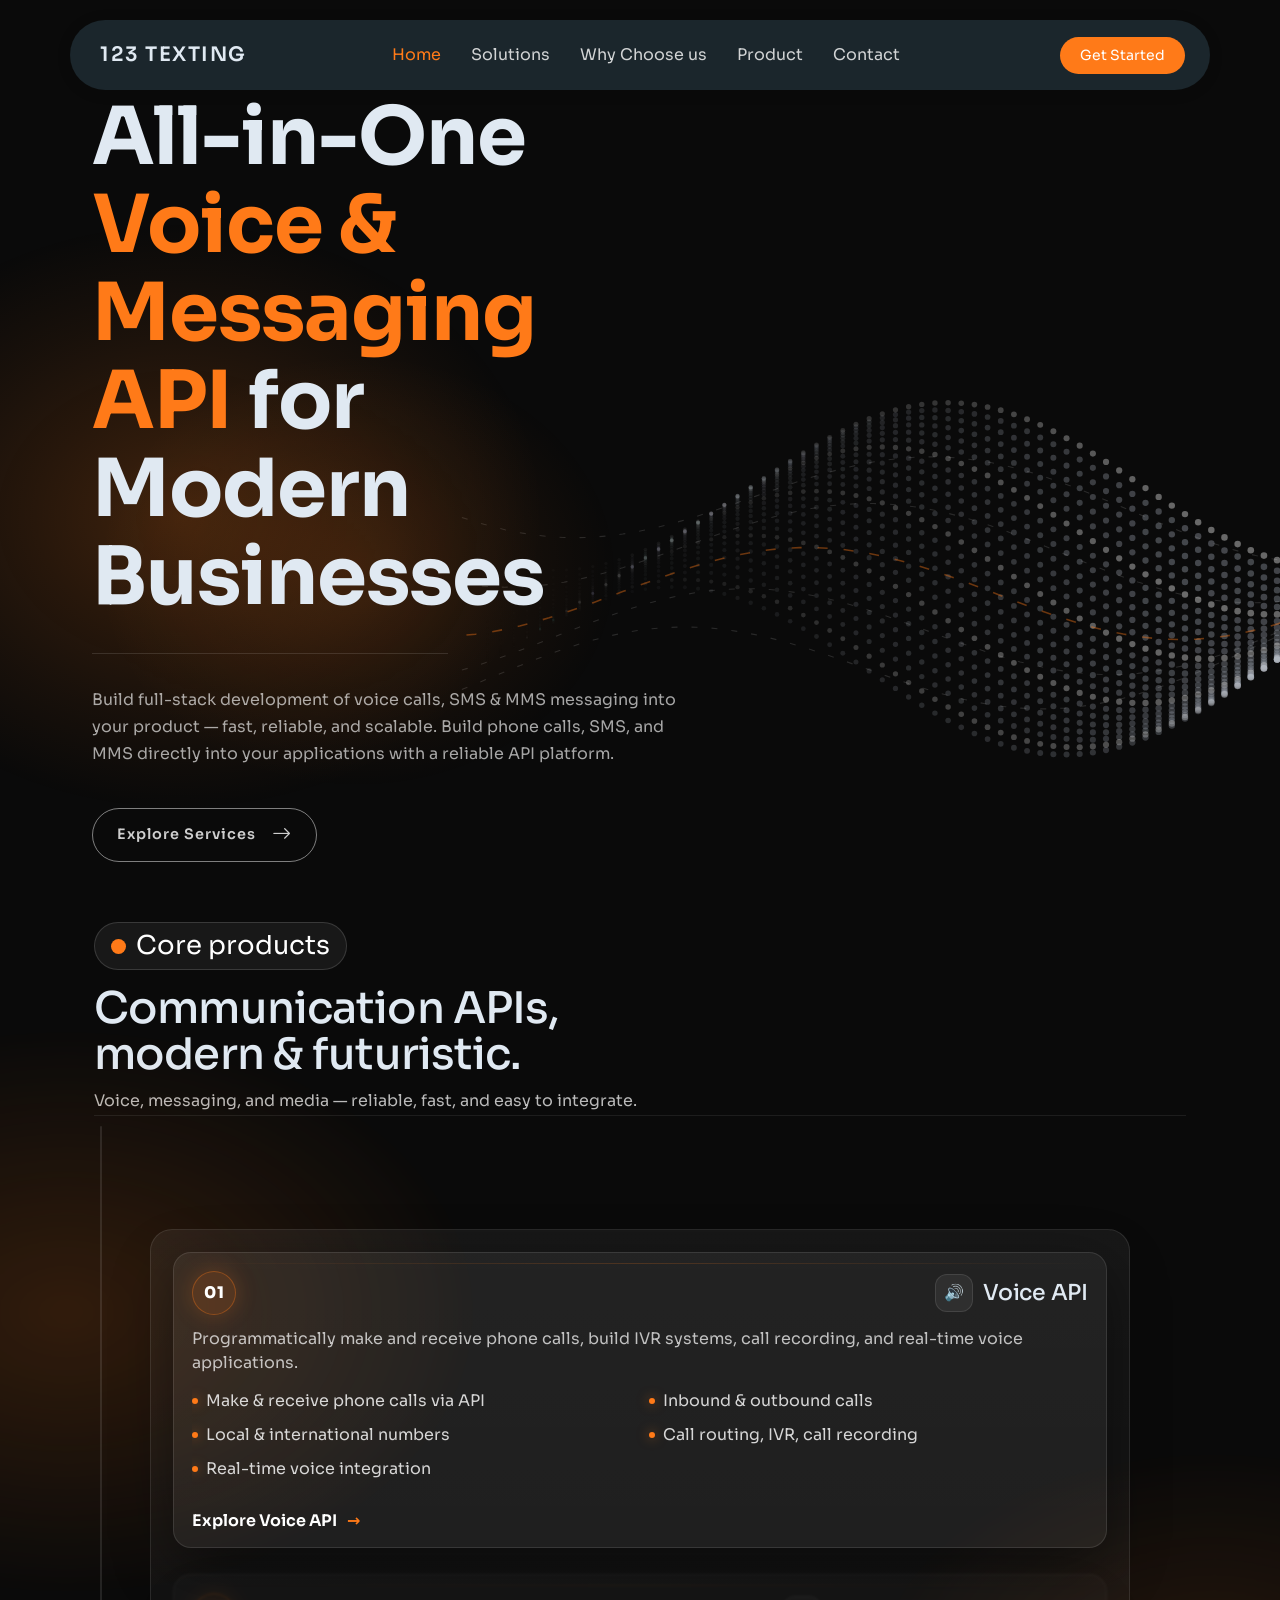
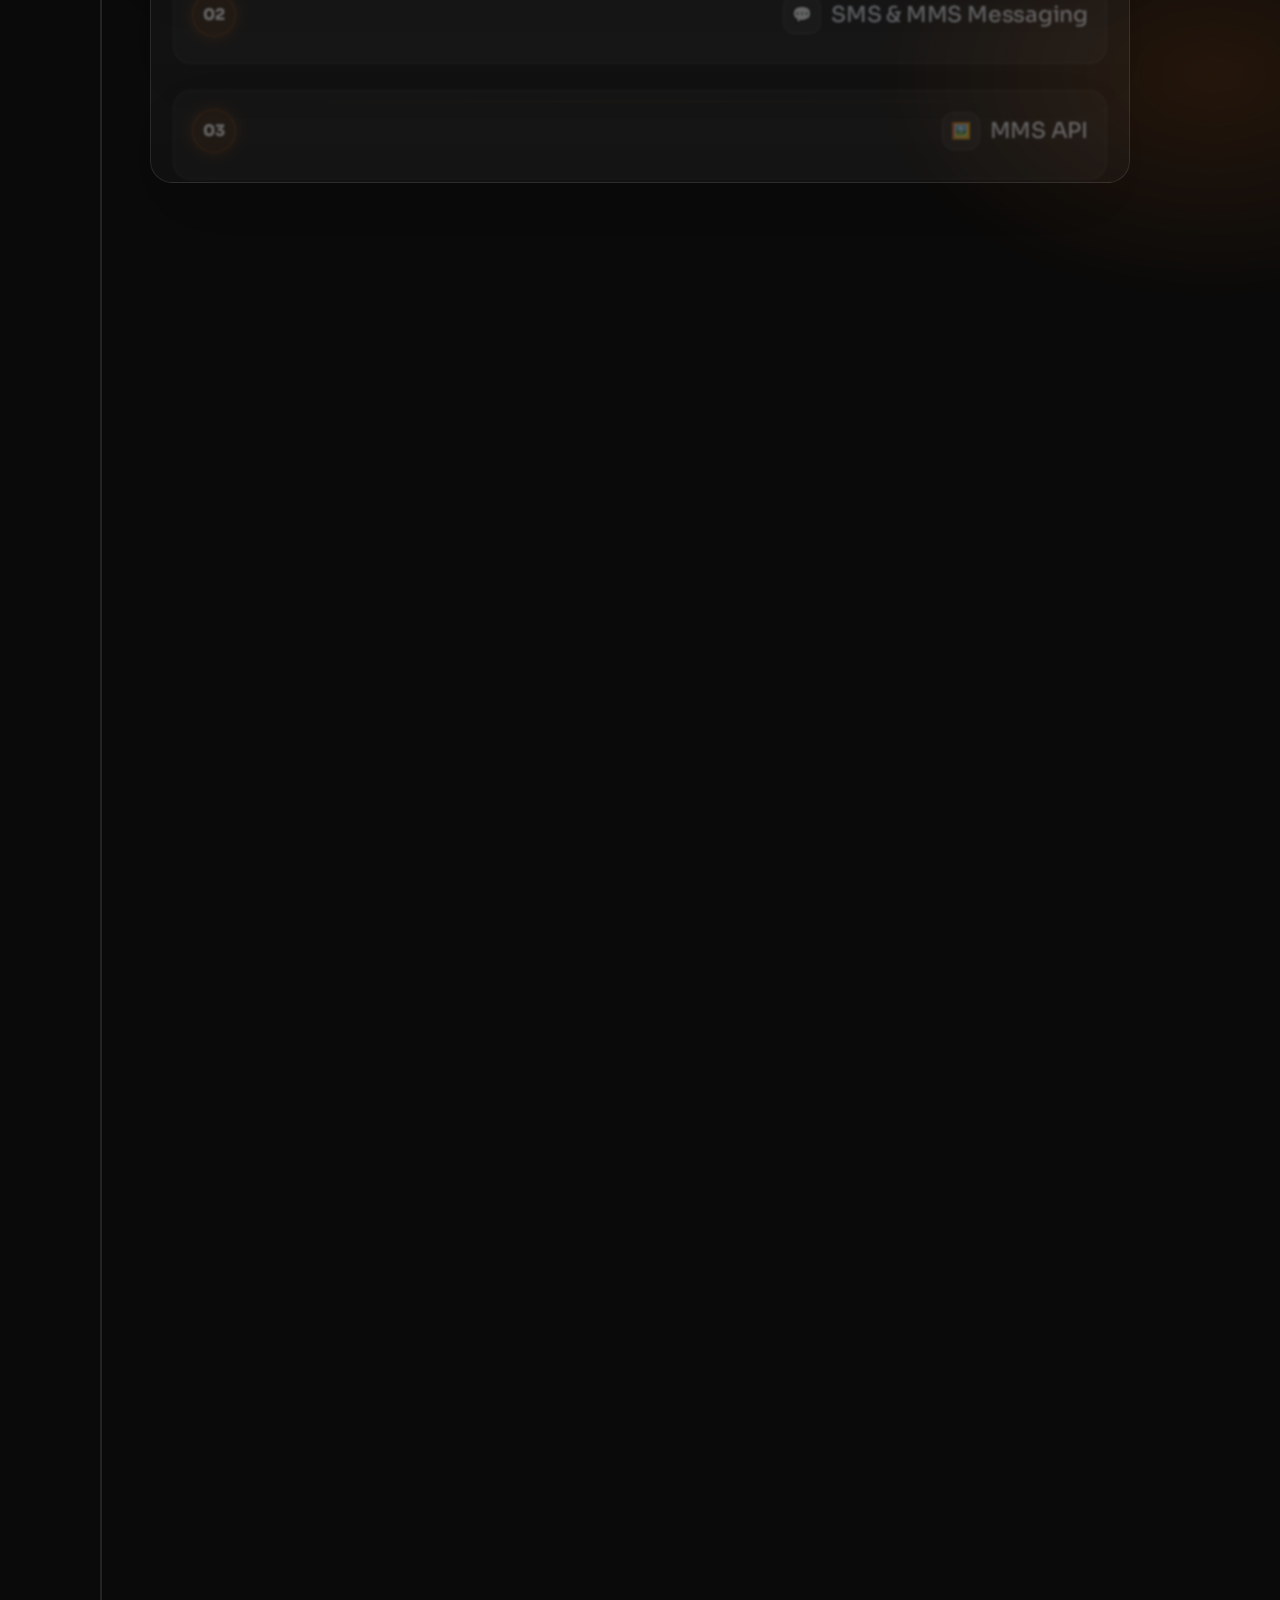
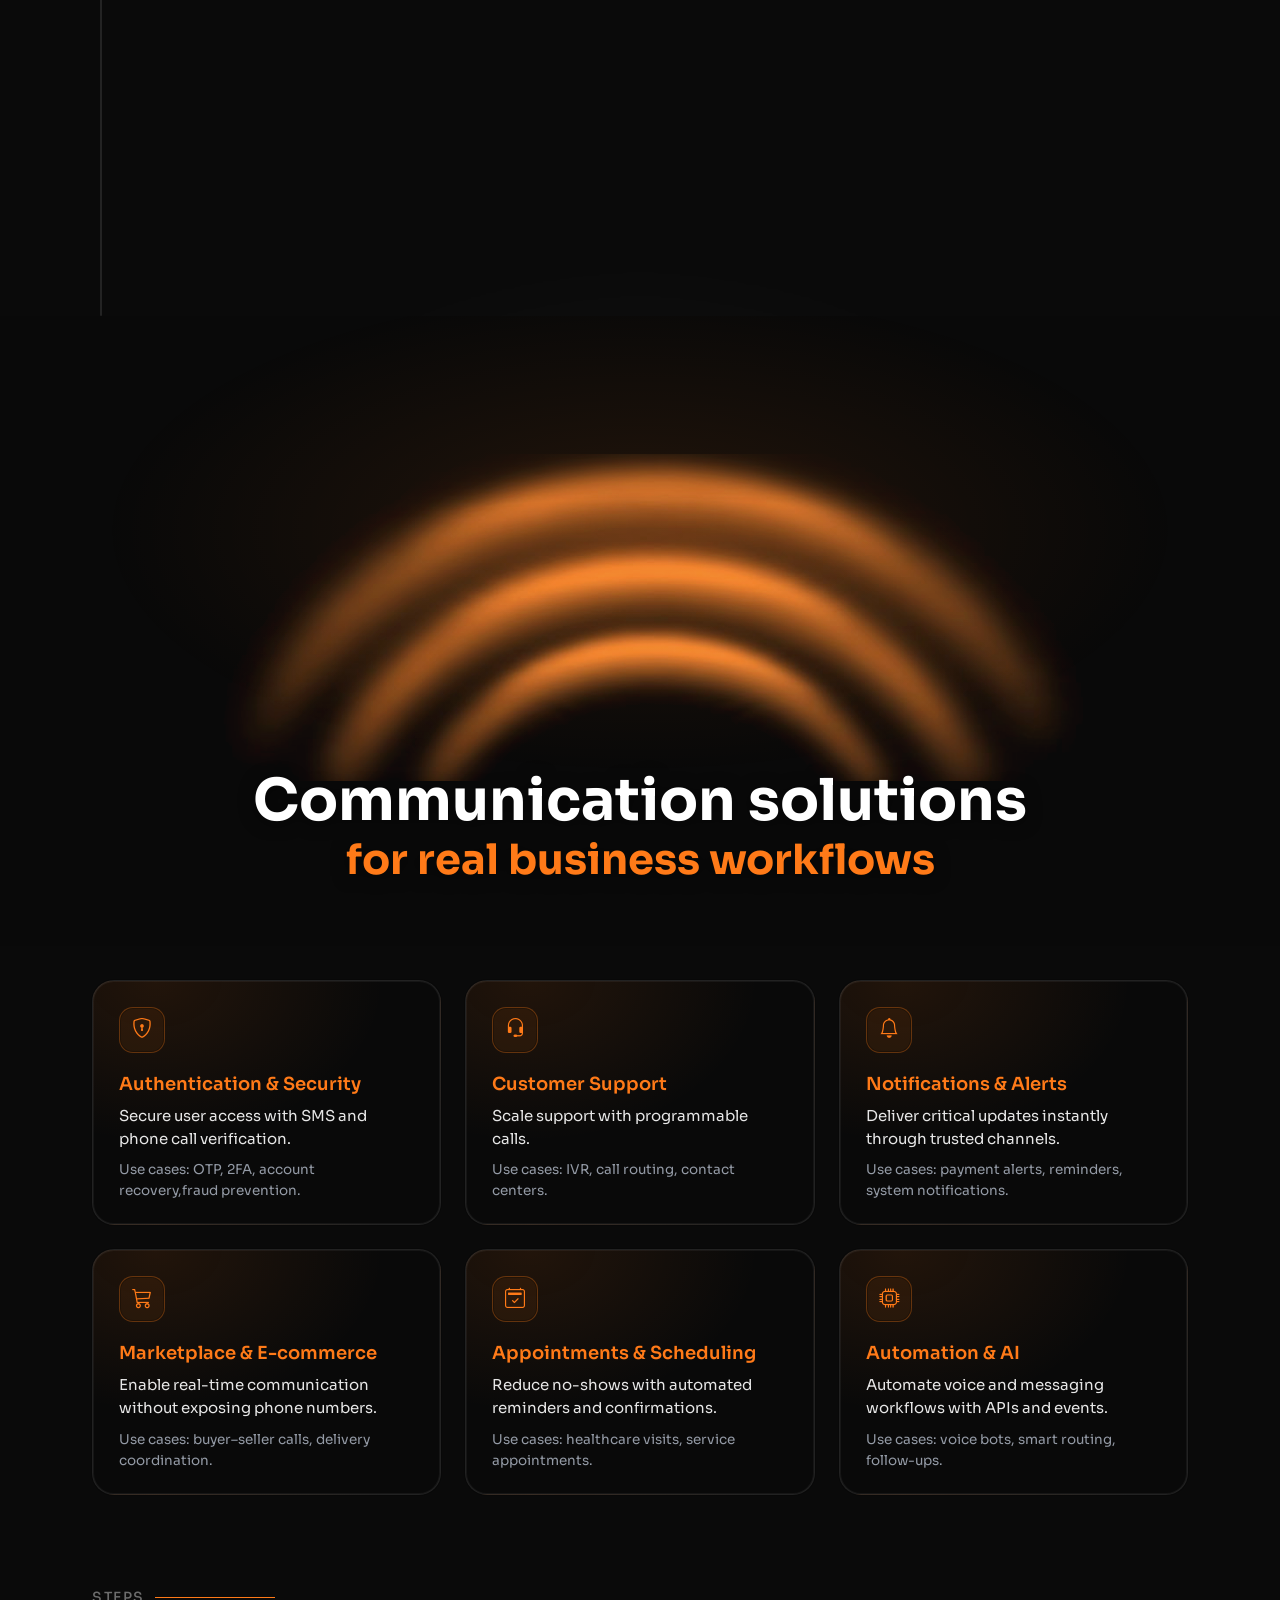
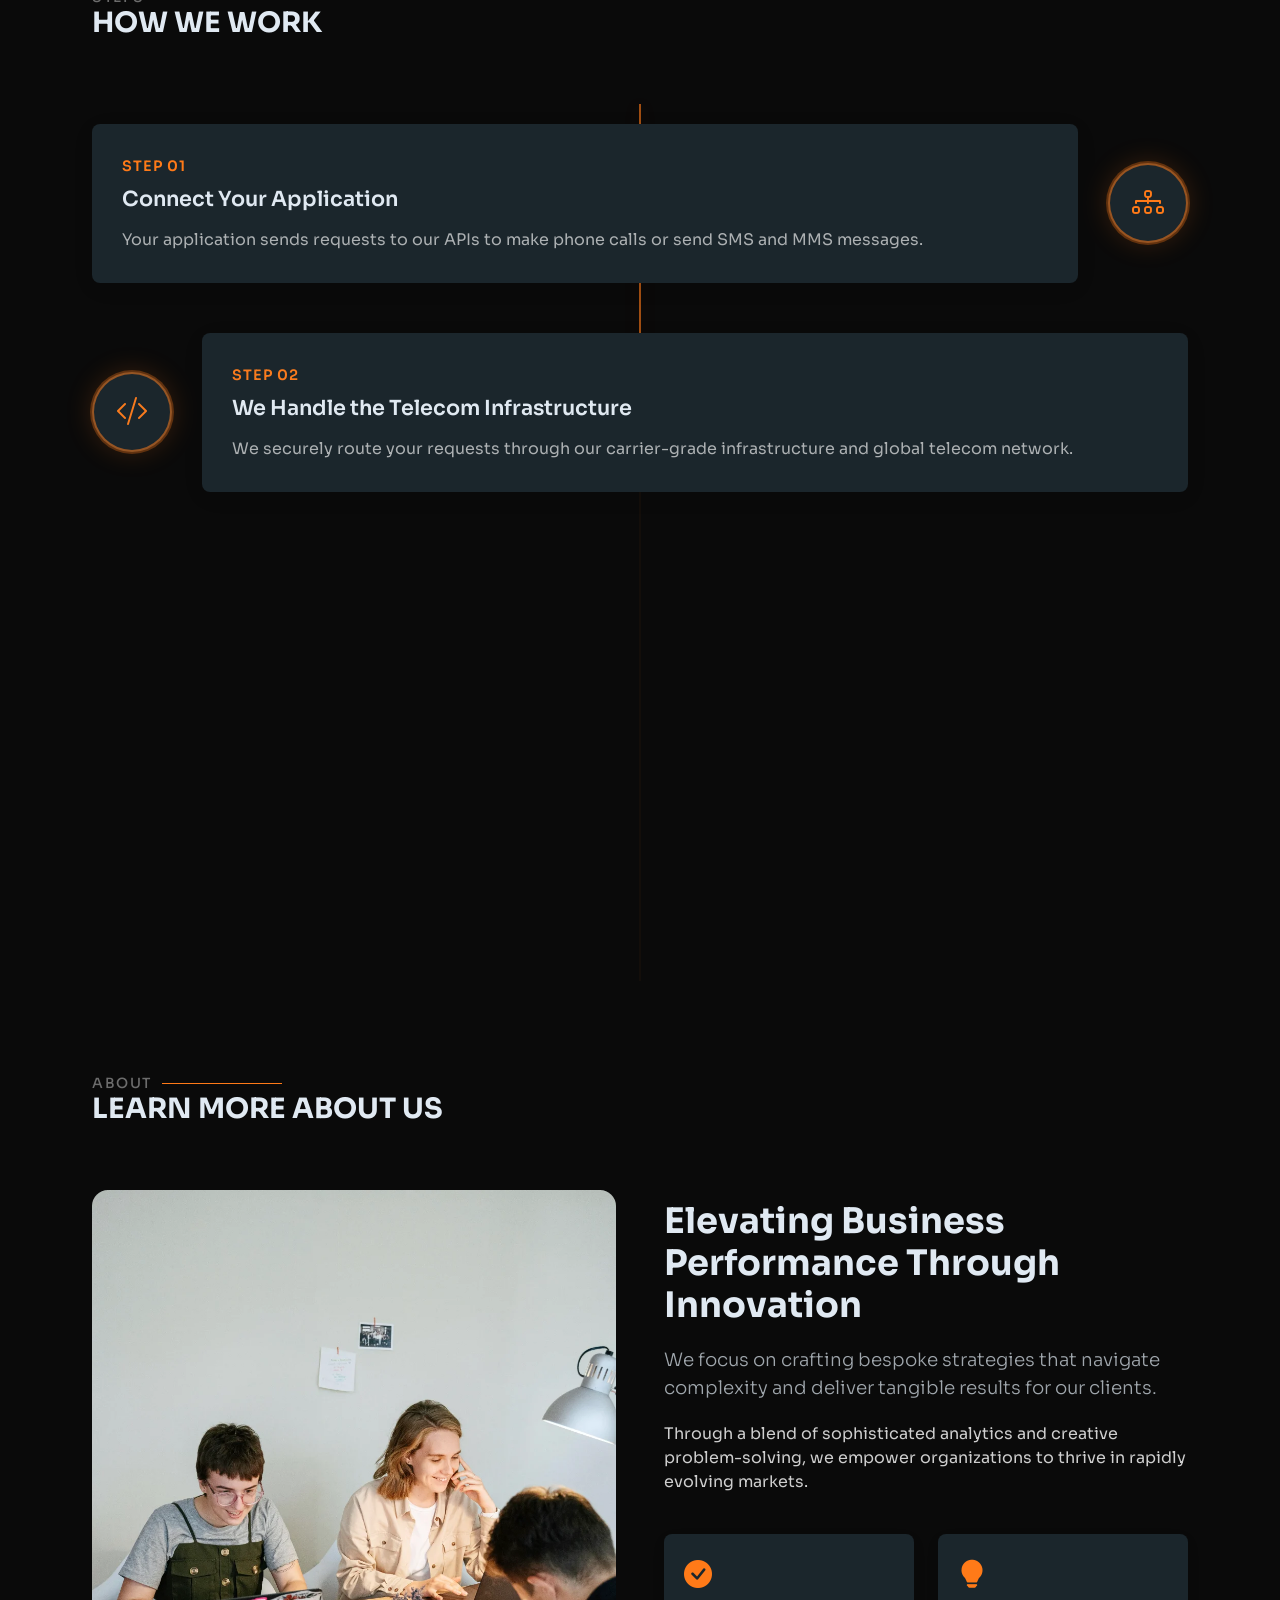
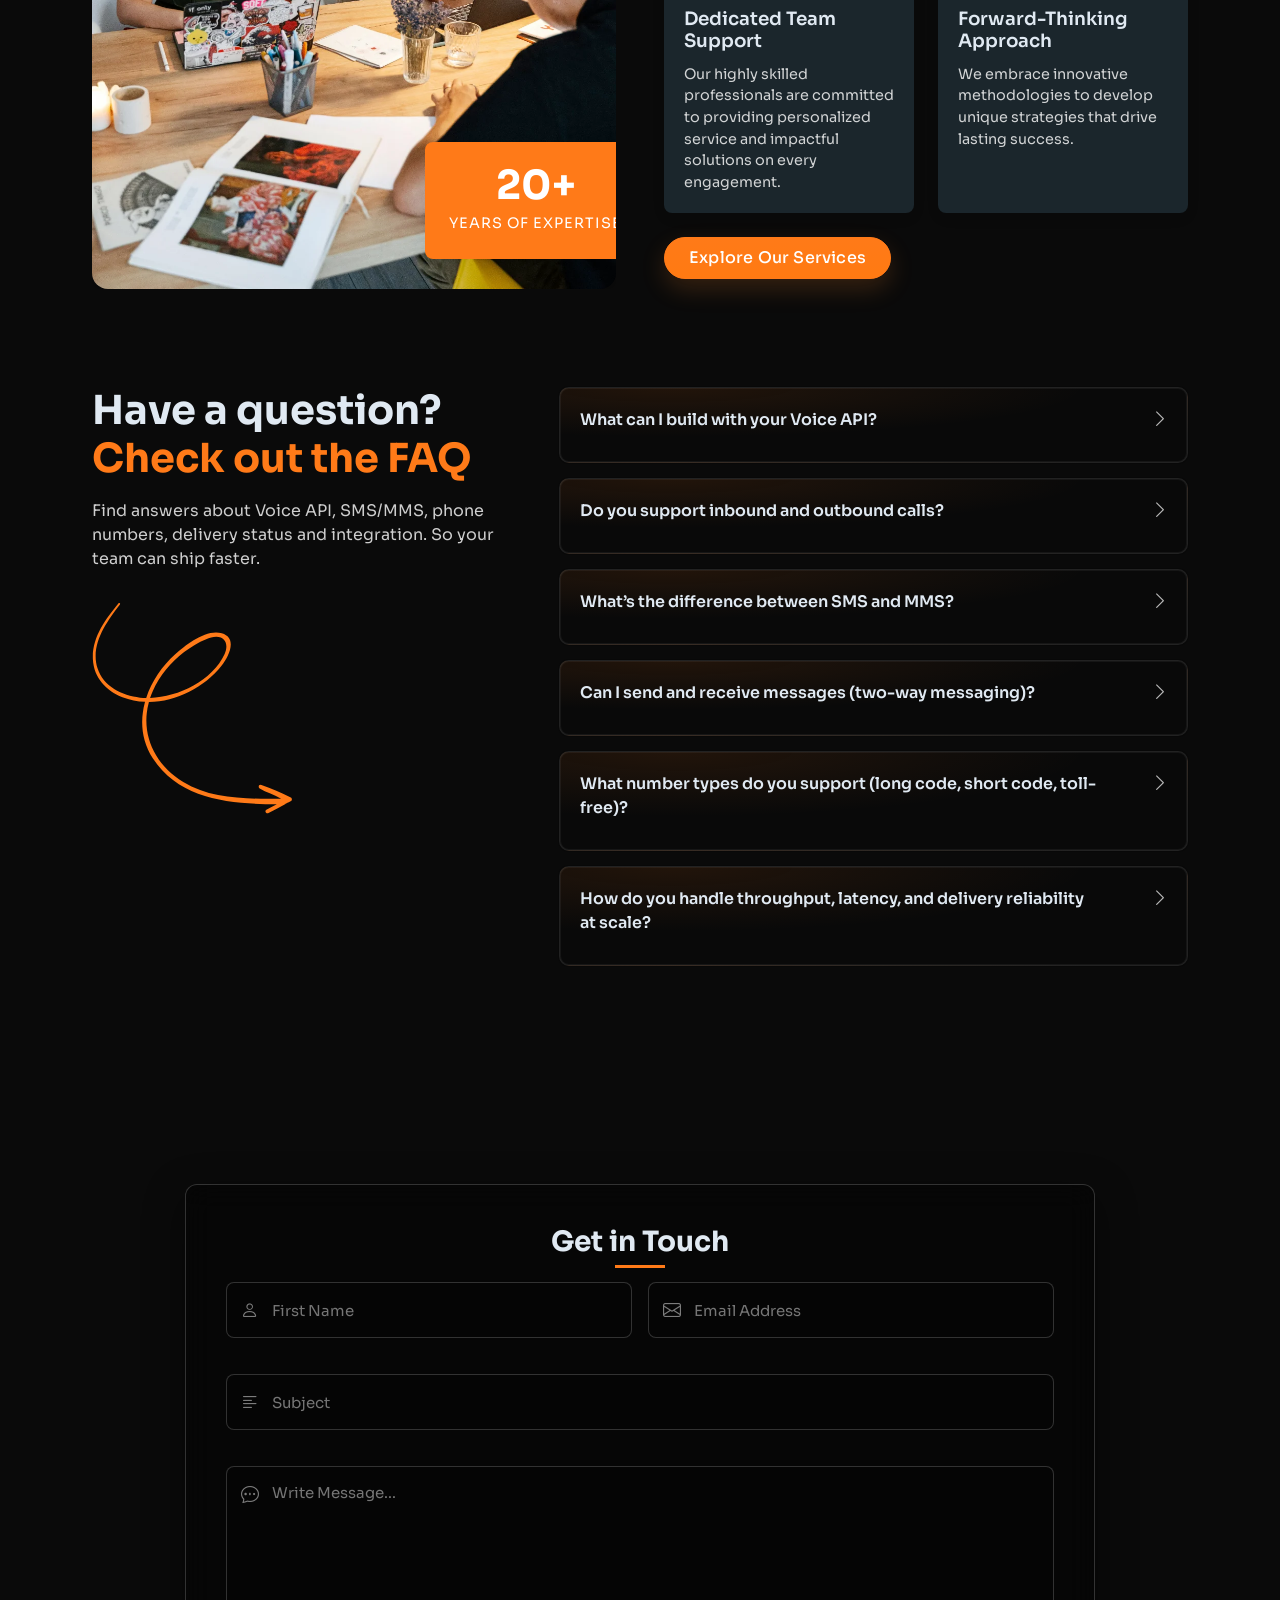
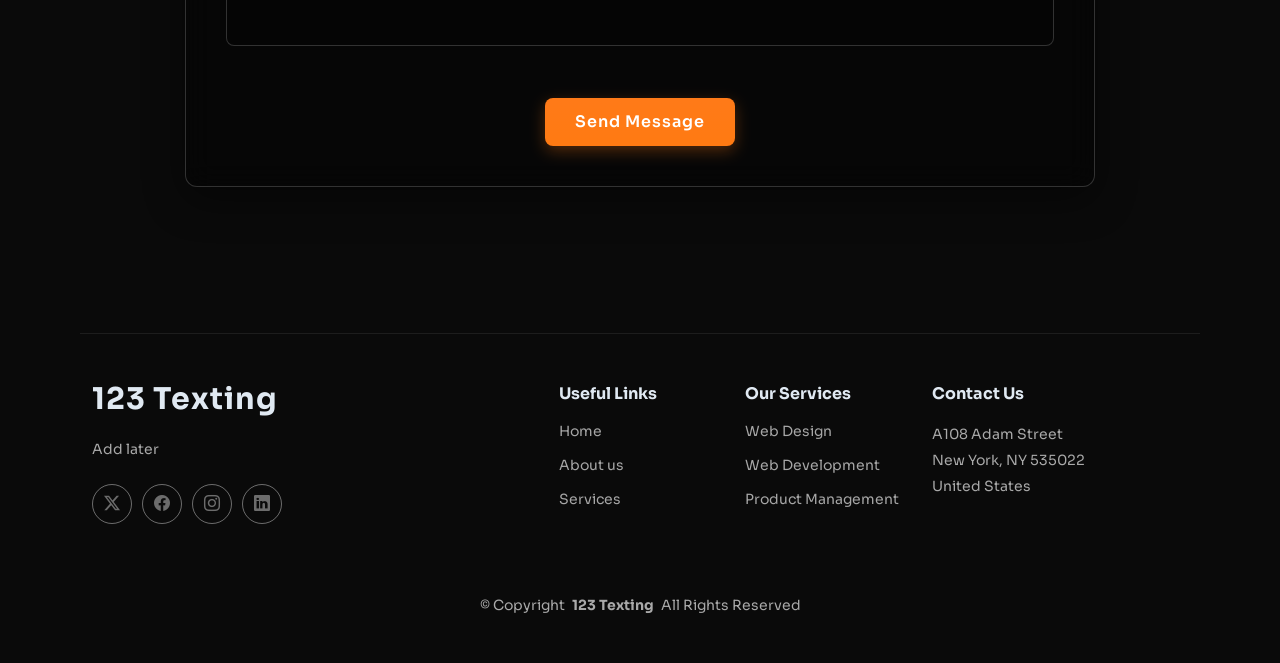
==== index.html @ e0dccb6b "Merge branch 'main' of https://github.com/alwaymuse1107/123Texting2026" ====
<!DOCTYPE html>
<html lang="en">

<head>
<link rel="preconnect" href="https://fonts.googleapis.com">
<link rel="preconnect" href="https://fonts.gstatic.com" crossorigin>
<link href="https://fonts.googleapis.com/css2?family=Sora:wght@400;600;800&display=swap" rel="stylesheet">


  <meta charset="utf-8">
  <meta content="width=device-width, initial-scale=1.0" name="viewport">
  <title>Home - 123 Texting</title>
  <meta name="description" content="">
  <meta name="keywords" content="">

  <!-- Favicons -->
  <link href="assets/img/favicon.png" rel="icon">
  <link href="assets/img/apple-touch-icon.png" rel="apple-touch-icon">

  <!-- Fonts -->
  <link href="https://fonts.googleapis.com" rel="preconnect">
  <link href="https://fonts.gstatic.com" rel="preconnect" crossorigin>
  <link href="https://fonts.googleapis.com/css2?family=Roboto:ital,wght@0,100;0,300;0,400;0,500;0,700;0,900;1,100;1,300;1,400;1,500;1,700;1,900&family=Raleway:ital,wght@0,100;0,200;0,300;0,400;0,500;0,600;0,700;0,800;0,900;1,100;1,200;1,300;1,400;1,500;1,600;1,700;1,800;1,900&family=Nunito+Sans:ital,wght@0,200;0,300;0,400;0,600;0,700;0,800;0,900;1,200;1,300;1,400;1,600;1,700;1,800;1,900&display=swap" rel="stylesheet">

  <!-- Vendor CSS Files -->
  <link href="assets/vendor/bootstrap/css/bootstrap.min.css" rel="stylesheet">
  <link href="assets/vendor/bootstrap-icons/bootstrap-icons.css" rel="stylesheet">
  <link href="assets/vendor/aos/aos.css" rel="stylesheet">
  <link href="assets/vendor/swiper/swiper-bundle.min.css" rel="stylesheet">
  <link href="assets/vendor/glightbox/css/glightbox.min.css" rel="stylesheet">

  <!-- Main CSS File -->
  <link href="assets/css/main.css" rel="stylesheet">
  <style>
  :root{
    --default-font: "Sora", system-ui, -apple-system, "Segoe UI", Roboto, Arial, sans-serif;
    --heading-font: "Sora", system-ui, -apple-system, "Segoe UI", Roboto, Arial, sans-serif;
    --nav-font: "Sora", system-ui, -apple-system, "Segoe UI", Roboto, Arial, sans-serif;
  }
  html, body { font-family: var(--default-font) !important; }
  h1,h2,h3,h4,h5,h6 { font-family: var(--heading-font) !important; }
</style>

</head>

<body class="index-page" style="font-family:'Sora', system-ui, -apple-system, 'Segoe UI', Roboto, Arial, sans-serif;">


  <header id="header" class="header d-flex align-items-center fixed-top">
    <div class="header-container container-fluid container-xl position-relative d-flex align-items-center justify-content-between">

      <a href="#" class="logo d-flex align-items-center me-auto me-xl-0">
        <!-- Uncomment the line below if you also wish to use an image logo -->
        <!-- <img src="assets/img/logo.webp" alt=""> -->
        <h1 class="sitename">123 Texting</h1>
      </a>

      <nav id="navmenu" class="navmenu">
        <ul>
          <li><a href="#hero" class="active">Home</a></li>
          <li><a href="#about">Solutions</a></li>
          <li><a href="whychooseus.html">Why Choose us</a></li>
          <li><a href="#">Product</a></li>
          <li><a href="contact.html">Contact</a></li>
        </ul>
        <i class="mobile-nav-toggle d-xl-none bi bi-list"></i>
      </nav>

      <a class="btn-getstarted" href="contact.html">Get Started</a>

    </div>
  </header>

  <main class="main">

   <section id="hero" class="hero section hero-waves-canvas">
      <canvas id="heroWave" aria-hidden="true"></canvas>

<div class="hero-overlay orange-glow" aria-hidden="true"></div>
<div class="hero-overlay hero-orange-dots" aria-hidden="true"></div>
<div class="hero-overlay hero-diagonal" aria-hidden="true"></div>
<div class="hero-overlay hero-orange-dots right" aria-hidden="true"></div>

  <!-- BACKGROUND -->
  <div class="hero-bg" aria-hidden="true">
    <svg class="hero-bg-svg" viewBox="0 0 1200 700" preserveAspectRatio="none">
      <defs>
        <!-- Dots pattern -->
        <pattern id="dotPattern" width="18" height="18" patternUnits="userSpaceOnUse">
          <circle cx="3" cy="3" r="2" fill="rgba(255,255,255,0.55)"/>
        </pattern>

        <!-- MASK: tập trung bên phải + top clear để hợp header -->
      <radialGradient id="maskRight" cx="58%" cy="58%" r="130%">
        <stop offset="0%"  stop-color="white" stop-opacity="1"/>
        <stop offset="78%" stop-color="white" stop-opacity="1"/>
        <stop offset="96%" stop-color="white" stop-opacity="0.35"/>
        <stop offset="100%" stop-color="white" stop-opacity="0"/>
      </radialGradient>

        <linearGradient id="maskTopClear" x1="0" y1="0" x2="0" y2="1">
          <stop offset="0%" stop-color="white" stop-opacity="0"/>
          <stop offset="16%" stop-color="white" stop-opacity="0.10"/>
          <stop offset="28%" stop-color="white" stop-opacity="1"/>
          <stop offset="100%" stop-color="white" stop-opacity="1"/>
        </linearGradient>

   <mask id="fadeMask">
  <rect width="1200" height="700" fill="url(#maskRight)"/>
</mask>

        <!-- Distortion nhẹ -->
        <filter id="flow" x="-20%" y="-20%" width="140%" height="140%">
          <feTurbulence type="fractalNoise" baseFrequency="0.012" numOctaves="2" seed="7" result="noise"/>
          <feDisplacementMap in="SourceGraphic" in2="noise" scale="16" xChannelSelector="R" yChannelSelector="G"/>
        </filter>

        <!-- glow line -->
        <filter id="softGlow" x="-50%" y="-50%" width="200%" height="200%">
          <feGaussianBlur stdDeviation="2.1" result="blur"/>
          <feMerge>
            <feMergeNode in="blur"/>
            <feMergeNode in="SourceGraphic"/>
          </feMerge>
        </filter>

        <!-- gradient line: gray -> white -> orange -->
        <linearGradient id="lineGrad" x1="0%" y1="0%" x2="100%" y2="0%">
          <stop offset="0%" stop-color="#9CA3AF" stop-opacity="0.12"/>
          <stop offset="55%" stop-color="#FFFFFF" stop-opacity="0.55"/>
          <stop offset="100%" stop-color="#FF7A18" stop-opacity="0.85"/>
        </linearGradient>
      </defs>

      <!-- nền -->
      <rect width="1200" height="700" fill="#0A0A0A"/>

      <!-- dots band (sẽ animate bằng CSS theo chiều dọc) -->
      <g mask="url(#fadeMask)" filter="url(#flow)">
<path class="dots-band"
  d="M -380 470
     C 180 320, 650 520, 1040 410
     S 1320 240, 1480 320
     L 1480 780
     L -380 780 Z"
  fill="url(#dotPattern)" opacity="0.70"/>

<!-- DẢI DOTS PHỤ -->
<path class="dots-band dots-band-2"
  d="M -420 545
     C 150 430, 690 640, 1080 520
     S 1340 360, 1520 420
     L 1520 820
     L -420 820 Z"
  fill="url(#dotPattern)" opacity="0.34"/>
      </g>

      <!-- lines -->
      <g class="lines" mask="url(#fadeMask)" filter="url(#softGlow)">
        <path class="line l1" d="M 240 450 C 520 340, 780 520, 1050 410 S 1320 230, 1440 310"/>
        <path class="line l2" d="M 220 490 C 520 395, 820 580, 1100 465 S 1340 280, 1460 350"/>
        <path class="line l3" d="M 200 530 C 520 450, 860 630, 1140 520 S 1360 350, 1480 420"/>
        <path class="line l4" d="M 180 575 C 520 510, 900 680, 1180 565 S 1380 420, 1500 500"/>

        <path class="line accent" d="M 250 505 C 540 415, 820 585, 1120 490 S 1340 315, 1460 392"/>
      </g>
    </svg>
  </div>

 <!-- CONTENT -->
  <div class="container">
    <div class="row">
      <div class="col-lg-7 content-col" data-aos="fade-up">
        <div class="content">
          <div class="main-heading">
            <h1><strong>All-in-One <span style="color:#FF7A18;">Voice & <br> Messaging API</span> for Modern Businesses</strong></h1>
          </div>

          <div class="divider"></div>

          <div class="description">
            <p>
              Build full-stack development of voice calls, SMS & MMS messaging into your product — fast, reliable, and scalable.
              Build phone calls, SMS, and MMS directly into your applications with a reliable API platform.
            </p>
          </div>

          <div class="cta-button">
            <a href="#services" class="btn">
              <span>Explore Services</span>
              <i class="bi bi-arrow-right"></i>
            </a>
          </div>
        </div>
      </div>

</section>


<!-- CORE PRODUCTS (Sticky “stage” + scroll timeline inside section) -->
<section class="core-products" id="core-products">
  <div class="cp-container">
    <header class="cp-header">
      <p class="cp-kicker">Core products</p>
      <h2 class="cp-title">Communication APIs,<br />modern &amp; futuristic.</h2>
      <p class="cp-desc">Voice, messaging, and media — reliable, fast, and easy to integrate.</p>
    </header>

    <div class="cp-stage">
      <div class="cp-rail" aria-hidden="true"><span class="cp-rail-fill"></span></div>

      <!-- sticky “frame” (pin) -->
      <div class="cp-sticky">
        <div class="cp-stack">
          <!-- STEP 1 -->
          <article class="cp-card" id="cp-voice">
            <div class="cp-card-head">
              <div class="cp-badge">01</div>
              <div class="cp-card-titles">
                <div class="cp-icon" aria-hidden="true">🔊</div>
                <h3 class="cp-card-title">Voice API</h3>
              </div>
            </div>

            <div class="cp-body">
              <p class="cp-card-desc">
                Programmatically make and receive phone calls, build IVR systems, call recording,
                and real-time voice applications.
              </p>

              <ul class="cp-bullets">
                <li>Make &amp; receive phone calls via API</li>
                <li>Inbound &amp; outbound calls</li>
                <li>Local &amp; international numbers</li>
                <li>Call routing, IVR, call recording</li>
                <li>Real-time voice integration</li>
              </ul>


              <a class="cp-link" href="#voice-api">Explore Voice API <span>→</span></a>
            </div>
          </article>

          <!-- STEP 2 -->
          <article class="cp-card" id="cp-sms">
            <div class="cp-card-head">
              <div class="cp-badge">02</div>
              <div class="cp-card-titles">
                <div class="cp-icon" aria-hidden="true">💬</div>
                <h3 class="cp-card-title">SMS &amp; MMS Messaging</h3>
              </div>
            </div>

            <div class="cp-body">
              <p class="cp-card-desc">
                Send and receive SMS or MMS messages at scale for notifications, alerts, and customer engagement.
              </p>

              <ul class="cp-bullets">
                <li>One-way and two-way messaging</li>
                <li>SMS and MMS support</li>
                <li>Notifications, alerts, and campaigns</li>
                <li>High throughput and low latency</li>
                <li>Long codes, short codes, and toll-free numbers</li>
              </ul>

              <a class="cp-link" href="#sms-api">Explore Messaging <span>→</span></a>
            </div>
          </article>

          <!-- STEP 3 -->
          <article class="cp-card" id="cp-mms">
            <div class="cp-card-head">
              <div class="cp-badge">03</div>
              <div class="cp-card-titles">
                <div class="cp-icon" aria-hidden="true">🖼️</div>
                <h3 class="cp-card-title">MMS API</h3>
              </div>
            </div>

            <div class="cp-body">
              <p class="cp-card-desc">
                Send brand-rich messages with images &amp; media — designed for two-way conversations.
              </p>

              <ul class="cp-bullets">
                <li>Send messages with images &amp; media</li>
                <li>Brand-rich customer communication</li>
                <li>Two-way messaging support</li>
              </ul>

              <a class="cp-link" href="#mms-api">Explore MMS API <span>→</span></a>
            </div>
          </article>
        </div>
      </div>

      <!-- timeline length (short, “within one frame”) -->
      <div class="cp-scroll-track" aria-hidden="true"></div>
    </div>
  </div>
</section>

         <section id="services" class="services section bg-gray-9ca3af">
 <div class="container" data-aos="fade-right" data-aos-delay="100">
    <div class="service-header">
      <div class="row align-items-center">
        <div class="col-lg-8 col-md-12">
          <div class="service-intro">
            <h2 class="service-heading slide-in-left">
              <div style="color: var(--surface-color);">Communication solutions</div>
              <div><span>for real business workflows</span></div>
            </h2>
          </div>
        </div>
      </div>
    </div>
  </div>
</section>

<!-- Services Section -->
    <!-- services.html -->
<section id="solutions" class="solutions section">
  <div class="container" data-aos="fade-up" data-aos-delay="100">

 <div class="row g-4 justify-content-center">

  <!-- 1) Authentication & Security -->
  <div class="col-lg-4 col-md-6">
    <div class="neo-privacy-card">
      <div class="neo-privacy-icon">
        <i class="bi bi-shield-lock"></i>
      </div>

      <div class="neo-privacy-text">
        <div class="neo-privacy-title">Authentication &amp; Security</div>
        <div class="neo-privacy-desc">Secure user access with SMS and phone call verification.</div>
        <div class="neo-privacy-meta">Use cases: OTP, 2FA, account recovery,fraud prevention.</div>
      </div>
    </div>
  </div>

  <!-- 2) Customer Support -->
  <div class="col-lg-4 col-md-6">
    <div class="neo-privacy-card">
      <div class="neo-privacy-icon">
        <i class="bi bi-headset"></i>
      </div>

      <div class="neo-privacy-text">
        <div class="neo-privacy-title">Customer Support</div>
        <div class="neo-privacy-desc">Scale support with programmable calls.</div>
        <div class="neo-privacy-meta">Use cases: IVR, call routing, contact centers.</div>
      </div>
    </div>
  </div>

  <!-- 3) Notifications & Alerts -->
  <div class="col-lg-4 col-md-6">
    <div class="neo-privacy-card">
      <div class="neo-privacy-icon">
        <i class="bi bi-bell"></i>
      </div>

      <div class="neo-privacy-text">
        <div class="neo-privacy-title">Notifications &amp; Alerts</div>
        <div class="neo-privacy-desc">Deliver critical updates instantly through trusted channels.</div>
        <div class="neo-privacy-meta">Use cases: payment alerts, reminders, system notifications.</div>
      </div>
    </div>
  </div>

  <!-- 4) Marketplace & E-commerce -->
  <div class="col-lg-4 col-md-6">
    <div class="neo-privacy-card">
      <div class="neo-privacy-icon">
        <i class="bi bi-cart3"></i>
      </div>

      <div class="neo-privacy-text">
        <div class="neo-privacy-title">Marketplace &amp; E-commerce</div>
        <div class="neo-privacy-desc">Enable real-time communication without exposing phone numbers.</div>
        <div class="neo-privacy-meta">Use cases: buyer–seller calls, delivery coordination.</div>
      </div>
    </div>
  </div>

  <!-- 5) Appointments & Scheduling -->
  <div class="col-lg-4 col-md-6">
    <div class="neo-privacy-card">
      <div class="neo-privacy-icon">
        <i class="bi bi-calendar2-check"></i>
      </div>

      <div class="neo-privacy-text">
        <div class="neo-privacy-title">Appointments &amp; Scheduling</div>
        <div class="neo-privacy-desc">Reduce no-shows with automated reminders and confirmations.</div>
        <div class="neo-privacy-meta">Use cases: healthcare visits, service appointments.</div>
      </div>
    </div>
  </div>

  <!-- 6) Automation & AI -->
  <div class="col-lg-4 col-md-6">
    <div class="neo-privacy-card">
      <div class="neo-privacy-icon">
        <i class="bi bi-cpu"></i>
      </div>

      <div class="neo-privacy-text">
        <div class="neo-privacy-title">Automation &amp; AI</div>
        <div class="neo-privacy-desc">Automate voice and messaging workflows with APIs and events.</div>
        <div class="neo-privacy-meta">Use cases: voice bots, smart routing, follow-ups.</div>
      </div>
    </div>
  </div>
  </div>
</div>
</section>

<!-- Steps Section -->
    <section id="steps" class="steps section">

      <!-- Section Title -->
      <div class="container section-title" data-aos="fade-up">
        <h2>Steps</h2>
        <div><span>How we</span> <span class="description-title">Work</span></div>
      </div><!-- End Section Title -->

      <div class="container" data-aos="fade-up" data-aos-delay="100">

        <div class="steps-wrapper">
            <div class="steps-line-fill"></div>

          <div class="step-item" data-aos="fade-right" data-aos-delay="200">
            <div class="step-content">
              <div class="step-icon">
                <i class="bi bi-diagram-3"></i>
              </div>
              <div class="step-info">
                <span class="step-number">Step 01</span>
                <h3>Connect Your Application</h3>
                <p>Your application sends requests to our APIs to make phone calls or send SMS and MMS messages.</p>
              </div>
            </div>
          </div><!-- End Step Item -->

          <div class="step-item" data-aos="fade-left" data-aos-delay="300">
            <div class="step-content">
              <div class="step-icon">
                <i class="bi bi-code-slash"></i>
              </div>
              <div class="step-info">
                <span class="step-number">Step 02</span>
                <h3>We Handle the Telecom Infrastructure</h3>
                <p>We securely route your requests through our carrier-grade infrastructure and global telecom network.</p>
              </div>
            </div>
          </div><!-- End Step Item -->

          <div class="step-item" data-aos="fade-right" data-aos-delay="400">
            <div class="step-content">
              <div class="step-icon">
                <i class="bi bi-cloud-arrow-up"></i>
              </div>
              <div class="step-info">
                <span class="step-number">Step 03</span>
                <h3>Reach Your Users Instantly</h3>
                <p>Your customers receive phone calls, SMS, or MMS messages on their devices just like any traditional communication.</p>
              </div>
            </div>
          </div><!-- End Step Item -->

          <div class="step-item" data-aos="fade-left" data-aos-delay="500">
            <div class="step-content">
              <div class="step-icon">
                <i class="bi bi-check2-circle"></i>
              </div>
              <div class="step-info">
                <span class="step-number">Step 04</span>
                <h3>Launch &amp; Support</h3>
                <p>Ensuring smooth deployment and providing ongoing support for implemented solutions. We monitor performance and make necessary adjustments for optimal results.</p>
              </div>
            </div>
          </div><!-- End Step Item -->

        </div>

      </div>

    </section><!-- /Steps Section -->

    <!-- About Section -->
    <section id="about" class="about section">

      <!-- Section Title -->
      <div class="container section-title" data-aos="fade-up">
        <h2>About</h2>
        <div><span>Learn More</span> <span class="description-title">About Us</span></div>
      </div><!-- End Section Title -->

      <div class="container">

        <div class="row gx-5 align-items-center">
          <div class="col-lg-6" data-aos="fade-right" data-aos-delay="200">
            <div class="about-image position-relative">
              <img src="assets/img/about/about-portrait-1.webp" class="img-fluid rounded-4 shadow-sm" alt="About Image" loading="lazy">
              <div class="experience-badge">
                <span class="years">20+</span>
                <span class="text">Years of Expertise</span>
              </div>
            </div>
          </div>

          <div class="col-lg-6 mt-4 mt-lg-0" data-aos="fade-left" data-aos-delay="300">
            <div class="about-content">
              <h2>Elevating Business Performance Through Innovation</h2>
              <p class="lead">We focus on crafting bespoke strategies that navigate complexity and deliver tangible results for our clients.</p>
              <p>Through a blend of sophisticated analytics and creative problem-solving, we empower organizations to thrive in rapidly evolving markets.</p>

              <div class="row g-4 mt-3">
                <div class="col-md-6" data-aos="zoom-in" data-aos-delay="400">
                  <div class="feature-item">
                    <i class="bi bi-check-circle-fill"></i>
                    <h5>Dedicated Team Support</h5>
                    <p>Our highly skilled professionals are committed to providing personalized service and impactful solutions on every engagement.</p>
                  </div>
                </div>
                <div class="col-md-6" data-aos="zoom-in" data-aos-delay="450">
                  <div class="feature-item">
                    <i class="bi bi-lightbulb-fill"></i>
                    <h5>Forward-Thinking Approach</h5>
                    <p>We embrace innovative methodologies to develop unique strategies that drive lasting success.</p>
                  </div>
                </div>
              </div>

              <a href="#" class="btn btn-primary mt-4">Explore Our Services</a>
            </div>
          </div>
        </div>
      </div>

    </section><!-- /About Section -->

    <!-- Faq Section -->
    <section class="faq-9 faq section" id="faq">

      <div class="container">
        <div class="row">

          <div class="col-lg-5" data-aos="fade-up">
   <h2 class="faq-title">
  Have a question?<br>
  <span style="color:#FF7A18;">Check out the FAQ</span>
</h2>
            <p class="faq-description">Find answers about Voice API, SMS/MMS, phone numbers, delivery status and integration. So your team can ship faster.</p>
            <div class="faq-arrow d-none d-lg-block" data-aos="fade-up" data-aos-delay="200">
              <svg class="faq-arrow" width="200" height="211" viewBox="0 0 200 211" fill="none" xmlns="http://www.w3.org/2000/svg">
                <path d="M198.804 194.488C189.279 189.596 179.529 185.52 169.407 182.07L169.384 182.049C169.227 181.994 169.07 181.939 168.912 181.884C166.669 181.139 165.906 184.546 167.669 185.615C174.053 189.473 182.761 191.837 189.146 195.695C156.603 195.912 119.781 196.591 91.266 179.049C62.5221 161.368 48.1094 130.695 56.934 98.891C84.5539 98.7247 112.556 84.0176 129.508 62.667C136.396 53.9724 146.193 35.1448 129.773 30.2717C114.292 25.6624 93.7109 41.8875 83.1971 51.3147C70.1109 63.039 59.63 78.433 54.2039 95.0087C52.1221 94.9842 50.0776 94.8683 48.0703 94.6608C30.1803 92.8027 11.2197 83.6338 5.44902 65.1074C-1.88449 41.5699 14.4994 19.0183 27.9202 1.56641C28.6411 0.625793 27.2862 -0.561638 26.5419 0.358501C13.4588 16.4098 -0.221091 34.5242 0.896608 56.5659C1.8218 74.6941 14.221 87.9401 30.4121 94.2058C37.7076 97.0203 45.3454 98.5003 53.0334 98.8449C47.8679 117.532 49.2961 137.487 60.7729 155.283C87.7615 197.081 139.616 201.147 184.786 201.155L174.332 206.827C172.119 208.033 174.345 211.287 176.537 210.105C182.06 207.125 187.582 204.122 193.084 201.144C193.346 201.147 195.161 199.887 195.423 199.868C197.08 198.548 193.084 201.144 195.528 199.81C196.688 199.192 197.846 198.552 199.006 197.935C200.397 197.167 200.007 195.087 198.804 194.488ZM60.8213 88.0427C67.6894 72.648 78.8538 59.1566 92.1207 49.0388C98.8475 43.9065 106.334 39.2953 114.188 36.1439C117.295 34.8947 120.798 33.6609 124.168 33.635C134.365 33.5511 136.354 42.9911 132.638 51.031C120.47 77.4222 86.8639 93.9837 58.0983 94.9666C58.8971 92.6666 59.783 90.3603 60.8213 88.0427Z" fill="currentColor"></path>
              </svg>
            </div>
          </div>

          <div class="col-lg-7" data-aos="fade-up" data-aos-delay="300">
            <div class="faq-container">

              <div class="faq-item neo-privacy-card">
                <h3>What can I build with your Voice API?</h3>
                <div class="faq-content">
                  <p>With our Voice API, you can programmatically make and receive phone calls, create IVR menus, route calls to teams, record calls, and power real-time voice workflows. Common use cases include customer support lines, call centers, OTP verification calls, and outbound sales calls.</p>
                </div>
                <i class="faq-toggle bi bi-chevron-right"></i>
              </div><!-- End Faq item-->

              <div class="faq-item neo-privacy-card">
                <h3>Do you support inbound and outbound calls?</h3>
                <div class="faq-content">
                  <p>Yes. We support both inbound and outbound calling via API. You can purchase local or international numbers, receive inbound calls, initiate outbound calls, and apply routing rules.</p>
                </div>
                <i class="faq-toggle bi bi-chevron-right"></i>
              </div><!-- End Faq item-->

              <div class="faq-item neo-privacy-card">
                <h3>What’s the difference between SMS and MMS?</h3>
                <div class="faq-content">
                  <p>SMS is text-only messaging, ideal for OTPs, alerts, and notifications. MMS lets you send media—like images and rich content—great for promotions, product photos, and brand-forward customer communication. Both can support two-way messaging depending on your workflow.</p>
                </div>
                <i class="faq-toggle bi bi-chevron-right"></i>
              </div><!-- End Faq item-->

              <div class="faq-item neo-privacy-card">
                <h3>Can I send and receive messages (two-way messaging)?</h3>
                <div class="faq-content">
                  <p>Yes. Our messaging APIs support one-way and two-way workflows. We enable you to receive replies, process inbound messages via webhooks, and build conversational experiences for customer support, order updates, and engagement campaigns.</p>
                </div>
                <i class="faq-toggle bi bi-chevron-right"></i>
              </div><!-- End Faq item-->

              <div class="faq-item neo-privacy-card">
                <h3>What number types do you support (long code, short code, toll-free)?</h3>
                <div class="faq-content">
                  <p>We support long codes, short codes, and toll-free numbers (availability depends on country/region). We’ll recommend the best option based on your use case—OTP, marketing campaigns, support messaging, or high-volume notifications.</p>
                </div>
                <i class="faq-toggle bi bi-chevron-right"></i>
              </div><!-- End Faq item-->

              <div class="faq-item neo-privacy-card">
                <h3>How do you handle throughput, latency, and delivery reliability at scale?</h3>
                <div class="faq-content">
                  <p>Our platform is designed for high throughput and low latency. We provide delivery and call status tracking through logs and real-time webhooks, so your team can see what happened (queued → sent → delivered/failed) and troubleshoot quickly.</p>
                </div>
                <i class="faq-toggle bi bi-chevron-right"></i>
              </div><!-- End Faq item-->

            </div>
          </div>

        </div>
      </div>
    </section><!-- /Faq Section -->

    <!-- Contact Section -->
    <section id="contact" class="contact section">

      <!-- Contact Form Section (Overlapping) -->
      <div class="container form-container-overlap">
        <div class="row justify-content-center" data-aos="fade-up" data-aos-delay="300">
          <div class="col-lg-10">
            <div class="contact-form-wrapper glow-orange">
              <h2 class="text-center mb-4">Get in Touch</h2>
              <form action="forms/contact.php" method="post" class="php-email-form">
                <div class="row g-3">
                  <div class="col-md-6">
                    <div class="form-group">
                      <div class="input-with-icon">
                        <i class="bi bi-person"></i>
                        <input type="text" class="form-control" name="name" placeholder="First Name" required="">
                      </div>
                    </div>
                  </div>

                  <div class="col-md-6">
                    <div class="form-group">
                      <div class="input-with-icon">
                        <i class="bi bi-envelope"></i>
                        <input type="email" class="form-control" name="email" placeholder="Email Address" required="">
                      </div>
                    </div>
                  </div>

                  <div class="col-md-12">
                    <div class="form-group">
                      <div class="input-with-icon">
                        <i class="bi bi-text-left"></i>
                        <input type="text" class="form-control" name="subject" placeholder="Subject" required="">
                      </div>
                    </div>
                  </div>

                  <div class="col-12">
                    <div class="form-group">
                      <div class="input-with-icon">
                        <i class="bi bi-chat-dots message-icon"></i>
                        <textarea class="form-control" name="message" placeholder="Write Message..." style="height: 180px" required=""></textarea>
                      </div>
                    </div>
                  </div>

                  <div class="col-12">
                    <div class="loading">Loading</div>
                    <div class="error-message"></div>
                    <div class="sent-message">Your message has been sent. Thank you!</div>
                  </div>

                  <div class="col-12 text-center">
                    <button type="submit" class="btn btn-primary btn-submit">Send Message</button>
                  </div>
                </div>
              </form>
            </div>
          </div>
        </div>

      </div>

    </section><!-- /Contact Section -->

  </main>

  <footer id="footer" class="footer">

    <div class="container footer-top">
      <div class="row gy-4">
        <div class="col-lg-5 col-md-12 footer-about">
          <a href="index.html" class="logo d-flex align-items-center">
            <span class="sitename">123 Texting</span>
          </a>
          <p>Add later</p>
          <div class="social-links d-flex mt-4">
            <a href=""><i class="bi bi-twitter-x"></i></a>
            <a href=""><i class="bi bi-facebook"></i></a>
            <a href=""><i class="bi bi-instagram"></i></a>
            <a href=""><i class="bi bi-linkedin"></i></a>
          </div>
        </div>

        <div class="col-lg-2 col-6 footer-links">
          <h4>Useful Links</h4>
          <ul>
            <li><a href="#">Home</a></li>
            <li><a href="#">About us</a></li>
            <li><a href="#">Services</a></li>
          </ul>
        </div>

        <div class="col-lg-2 col-6 footer-links">
          <h4>Our Services</h4>
          <ul>
            <li><a href="#">Web Design</a></li>
            <li><a href="#">Web Development</a></li>
            <li><a href="#">Product Management</a></li>
          </ul>
        </div>

        <div class="col-lg-3 col-md-12 footer-contact text-center text-md-start">
          <h4>Contact Us</h4>
          <p>A108 Adam Street</p>
          <p>New York, NY 535022</p>
          <p>United States</p>
        </div>

      </div>
    </div>

    <div class="container copyright text-center mt-4">
      <p>© <span>Copyright</span> <strong class="px-1 sitename">123 Texting</strong> <span>All Rights Reserved</span></p>
    </div>

  </footer>

  <!-- Scroll Top -->
  <a href="#" id="scroll-top" class="scroll-top d-flex align-items-center justify-content-center"><i class="bi bi-arrow-up-short"></i></a>

  <!-- Preloader -->
  <div id="preloader"></div>

  <!-- Vendor JS Files -->
  <script src="assets/vendor/bootstrap/js/bootstrap.bundle.min.js"></script>
  <script src="assets/vendor/php-email-form/validate.js"></script>
  <script src="assets/vendor/aos/aos.js"></script>
  <script src="assets/vendor/swiper/swiper-bundle.min.js"></script>
  <script src="assets/vendor/glightbox/js/glightbox.min.js"></script>
  <script src="assets/vendor/imagesloaded/imagesloaded.pkgd.min.js"></script>
  <script src="assets/vendor/isotope-layout/isotope.pkgd.min.js"></script>

  <!-- Main JS File -->
  <script src="assets/js/main.js"></script>

</body>

</html>
---- assets/css/main.css ----
/**
* Template Name: Strategy
* Template URL: https://bootstrapmade.com/strategy-bootstrap-agency-template/
* Updated: Jun 06 2025 with Bootstrap v5.3.6
* Author: BootstrapMade.com
* License: https://bootstrapmade.com/license/
*/

/*--------------------------------------------------------------
# Font & Color Variables
# Help: https://bootstrapmade.com/color-system/
--------------------------------------------------------------*/
/* Fonts */
:root {
  --default-font:
    "Roboto", system-ui, -apple-system, "Segoe UI", Roboto, "Helvetica Neue",
    Arial, "Noto Sans", "Liberation Sans", sans-serif, "Apple Color Emoji",
    "Segoe UI Emoji", "Segoe UI Symbol", "Noto Color Emoji";
  --heading-font: "Nunito Sans", sans-serif;
  --nav-font: "Raleway", sans-serif;
}

/* Global Colors - The following color variables are used throughout the website. Updating them here will change the color scheme of the entire website */
:root {
  --background-color: #0a0a0a; /* Background color for the entire website, including individual sections */
  --default-color: rgba(
    255,
    255,
    255,
    0.8
  ); /* Default color used for the majority of the text content across the entire website */
  --heading-color: #e0e9f2; /* Color for headings, subheadings and title throughout the website */
  --accent-color: #ff7a18; /* Accent color that represents your brand on the website. It's used for buttons, links, and other elements that need to stand out */
  --surface-color: #1b262c; /* The surface color is used as a background of boxed elements within sections, such as cards, icon boxes, or other elements that require a visual separation from the global background. */
  --contrast-color: #ffffff; /* Contrast color for text, ensuring readability against backgrounds of accent, heading, or default colors. */
}

/* Nav Menu Colors - The following color variables are used specifically for the navigation menu. They are separate from the global colors to allow for more customization options */
:root {
  --nav-color: rgba(
    255,
    255,
    255,
    0.8
  ); /* The default color of the main navmenu links */
  --nav-hover-color: #ff7a18; /* Applied to main navmenu links when they are hovered over or active */
  --nav-mobile-background-color: #29343a; /* Used as the background color for mobile navigation menu */
  --nav-dropdown-background-color: #29343a; /* Used as the background color for dropdown items that appear when hovering over primary navigation items */
  --nav-dropdown-color: rgba(
    255,
    255,
    255,
    0.8
  ); /* Used for navigation links of the dropdown items in the navigation menu. */
  --nav-dropdown-hover-color: #ff7a18; /* Similar to --nav-hover-color, this color is applied to dropdown navigation links when they are hovered over. */
}

/* Color Presets - These classes override global colors when applied to any section or element, providing reuse of the sam color scheme. */

.light-background {
  --background-color: #0d1d26;
  --surface-color: #16262f;
}

.dark-background {
  --background-color: #060606;
  --default-color: #ffffff;
  --heading-color: #ffffff;
  --surface-color: #252525;
  --contrast-color: #ffffff;
}

/* Smooth scroll */
:root {
  scroll-behavior: smooth;
}

/*--------------------------------------------------------------
# General Styling & Shared Classes
--------------------------------------------------------------*/
body {
  color: var(--default-color);
  background-color: var(--background-color);
  font-family: var(--default-font);
}

a {
  color: var(--accent-color);
  text-decoration: none;
  transition: 0.3s;
}

a:hover {
  color: color-mix(in srgb, var(--accent-color), transparent 25%);
  text-decoration: none;
}

h1,
h2,
h3,
h4,
h5,
h6 {
  color: var(--heading-color);
  font-family: var(--heading-font);
}

/* PHP Email Form Messages
------------------------------*/
.php-email-form .error-message {
  display: none;
  background: #df1529;
  color: #ffffff;
  text-align: left;
  padding: 15px;
  margin-bottom: 24px;
  font-weight: 600;
}

.php-email-form .sent-message {
  display: none;
  color: #ffffff;
  background: #059652;
  text-align: center;
  padding: 15px;
  margin-bottom: 24px;
  font-weight: 600;
}

.php-email-form .loading {
  display: none;
  background: var(--surface-color);
  text-align: center;
  padding: 15px;
  margin-bottom: 24px;
}

.php-email-form .loading:before {
  content: "";
  display: inline-block;
  border-radius: 50%;
  width: 24px;
  height: 24px;
  margin: 0 10px -6px 0;
  border: 3px solid var(--accent-color);
  border-top-color: var(--surface-color);
  animation: php-email-form-loading 1s linear infinite;
}

@keyframes php-email-form-loading {
  0% {
    transform: rotate(0deg);
  }

  100% {
    transform: rotate(360deg);
  }
}

/*--------------------------------------------------------------
# Global Header
--------------------------------------------------------------*/
.header {
  --background-color: rgba(255, 255, 255, 0);
  color: var(--default-color);
  background-color: var(--background-color);
  padding: 20px 0;
  transition: all 0.5s;
  z-index: 997;
}

.header .header-container {
  background: var(--surface-color);
  border-radius: 50px;
  padding: 5px 25px 5px 30px;
  box-shadow: 0px 2px 15px rgba(0, 0, 0, 0.1);
}

.header .logo {
  line-height: 1;
}

.header .logo img {
  max-height: 36px;
  margin-right: 8px;
}

.header .logo h1 {
  font-size: 20px;
  margin: 0;
  font-weight: 600;
  text-transform: uppercase;
  letter-spacing: 1.5px;
  color: var(--heading-color);
}

.header .btn-getstarted,
.header .btn-getstarted:focus {
  color: var(--contrast-color);
  background: var(--accent-color);
  font-size: 14px;
  padding: 8px 20px;
  margin: 0 0 0 30px;
  border-radius: 50px;
  transition: 0.3s;
}

.header .btn-getstarted:hover,
.header .btn-getstarted:focus:hover {
  color: var(--contrast-color);
  background: color-mix(in srgb, var(--accent-color), transparent 15%);
}

@media (max-width: 1200px) {
  .header {
    padding-top: 10px;
  }

  .header .header-container {
    margin-left: 10px;
    margin-right: 10px;
    padding: 10px 5px 10px 15px;
  }

  .header .logo {
    order: 1;
  }

  .header .btn-getstarted {
    order: 2;
    margin: 0 10px 0 0;
    padding: 6px 15px;
  }

  .header .navmenu {
    order: 3;
  }
}

/*--------------------------------------------------------------
# Navigation Menu
--------------------------------------------------------------*/
/* Navmenu - Desktop */
@media (min-width: 1200px) {
  .navmenu {
    padding: 0;
  }

  .navmenu ul {
    margin: 0;
    padding: 0;
    display: flex;
    list-style: none;
    align-items: center;
  }

  .navmenu li {
    position: relative;
  }

  .navmenu a,
  .navmenu a:focus {
    color: var(--nav-color);
    padding: 18px 15px;
    font-size: 16px;
    font-family: var(--nav-font);
    font-weight: 400;
    display: flex;
    align-items: center;
    justify-content: space-between;
    white-space: nowrap;
    transition: 0.3s;
  }

  .navmenu a i,
  .navmenu a:focus i {
    font-size: 12px;
    line-height: 0;
    margin-left: 5px;
    transition: 0.3s;
  }

  .navmenu li:last-child a {
    padding-right: 0;
  }

  .navmenu li:hover > a,
  .navmenu .active,
  .navmenu .active:focus {
    color: var(--nav-hover-color);
  }

  .navmenu .dropdown ul {
    margin: 0;
    padding: 10px 0;
    background: var(--nav-dropdown-background-color);
    display: block;
    position: absolute;
    visibility: hidden;
    left: 14px;
    top: 130%;
    opacity: 0;
    transition: 0.3s;
    border-radius: 4px;
    z-index: 99;
    box-shadow: 0px 0px 30px rgba(0, 0, 0, 0.1);
  }

  .navmenu .dropdown ul li {
    min-width: 200px;
  }

  .navmenu .dropdown ul a {
    padding: 10px 20px;
    font-size: 15px;
    text-transform: none;
    color: var(--nav-dropdown-color);
  }

  .navmenu .dropdown ul a i {
    font-size: 12px;
  }

  .navmenu .dropdown ul a:hover,
  .navmenu .dropdown ul .active:hover,
  .navmenu .dropdown ul li:hover > a {
    color: var(--nav-dropdown-hover-color);
  }

  .navmenu .dropdown:hover > ul {
    opacity: 1;
    top: 100%;
    visibility: visible;
  }

  .navmenu .dropdown .dropdown ul {
    top: 0;
    left: -90%;
    visibility: hidden;
  }

  .navmenu .dropdown .dropdown:hover > ul {
    opacity: 1;
    top: 0;
    left: -100%;
    visibility: visible;
  }
}

/* Navmenu - Mobile */
@media (max-width: 1199px) {
  .mobile-nav-toggle {
    color: var(--nav-color);
    font-size: 28px;
    line-height: 0;
    margin-right: 10px;
    cursor: pointer;
    transition: color 0.3s;
  }

  .navmenu {
    padding: 0;
    z-index: 9997;
  }

  .navmenu ul {
    display: none;
    list-style: none;
    position: absolute;
    inset: 60px 20px 20px 20px;
    padding: 10px 0;
    margin: 0;
    border-radius: 6px;
    background-color: var(--nav-mobile-background-color);
    overflow-y: auto;
    transition: 0.3s;
    z-index: 9998;
    box-shadow: 0px 0px 30px rgba(0, 0, 0, 0.1);
  }

  .navmenu a,
  .navmenu a:focus {
    color: var(--nav-dropdown-color);
    padding: 10px 20px;
    font-family: var(--nav-font);
    font-size: 17px;
    font-weight: 500;
    display: flex;
    align-items: center;
    justify-content: space-between;
    white-space: nowrap;
    transition: 0.3s;
  }

  .navmenu a i,
  .navmenu a:focus i {
    font-size: 12px;
    line-height: 0;
    margin-left: 5px;
    width: 30px;
    height: 30px;
    display: flex;
    align-items: center;
    justify-content: center;
    border-radius: 50%;
    transition: 0.3s;
    background-color: color-mix(in srgb, var(--accent-color), transparent 90%);
  }

  .navmenu a i:hover,
  .navmenu a:focus i:hover {
    background-color: var(--accent-color);
    color: var(--contrast-color);
  }

  .navmenu a:hover,
  .navmenu .active,
  .navmenu .active:focus {
    color: var(--nav-dropdown-hover-color);
  }

  .navmenu .active i,
  .navmenu .active:focus i {
    background-color: var(--accent-color);
    color: var(--contrast-color);
    transform: rotate(180deg);
  }

  .navmenu .dropdown ul {
    position: static;
    display: none;
    z-index: 99;
    padding: 10px 0;
    margin: 10px 20px;
    background-color: var(--nav-dropdown-background-color);
    border: 1px solid color-mix(in srgb, var(--default-color), transparent 90%);
    box-shadow: none;
    transition: all 0.5s ease-in-out;
  }

  .navmenu .dropdown ul ul {
    background-color: rgba(33, 37, 41, 0.1);
  }

  .navmenu .dropdown > .dropdown-active {
    display: block;
    background-color: rgba(33, 37, 41, 0.03);
  }

  .mobile-nav-active {
    overflow: hidden;
  }

  .mobile-nav-active .mobile-nav-toggle {
    color: #fff;
    position: absolute;
    font-size: 32px;
    top: 15px;
    right: 15px;
    margin-right: 0;
    z-index: 9999;
  }

  .mobile-nav-active .navmenu {
    position: fixed;
    overflow: hidden;
    inset: 0;
    background: rgba(33, 37, 41, 0.8);
    transition: 0.3s;
  }

  .mobile-nav-active .navmenu > ul {
    display: block;
  }
}

/*--------------------------------------------------------------
# Global Footer
--------------------------------------------------------------*/
.footer {
  color: var(--default-color);
  background-color: var(--background-color);
  font-size: 14px;
  padding-bottom: 50px;
  position: relative;
}

.footer .footer-top {
  padding-top: 50px;
  border-top: 1px solid
    color-mix(in srgb, var(--default-color), transparent 90%);
}

.footer .footer-about .logo {
  line-height: 1;
  margin-bottom: 25px;
}

.footer .footer-about .logo img {
  max-height: 40px;
  margin-right: 6px;
}

.footer .footer-about .logo span {
  color: var(--heading-color);
  font-size: 30px;
  font-weight: 700;
  letter-spacing: 1px;
  font-family: var(--heading-font);
}

.footer .footer-about p {
  font-size: 14px;
  font-family: var(--heading-font);
}

.footer .social-links a {
  display: flex;
  align-items: center;
  justify-content: center;
  width: 40px;
  height: 40px;
  border-radius: 50%;
  border: 1px solid color-mix(in srgb, var(--default-color), transparent 50%);
  font-size: 16px;
  color: color-mix(in srgb, var(--default-color), transparent 50%);
  margin-right: 10px;
  transition: 0.3s;
}

.footer .social-links a:hover {
  color: var(--accent-color);
  border-color: var(--accent-color);
}

.footer h4 {
  font-size: 16px;
  font-weight: bold;
  position: relative;
  padding-bottom: 12px;
}

.footer .footer-links {
  margin-bottom: 30px;
}

.footer .footer-links ul {
  list-style: none;
  padding: 0;
  margin: 0;
}

.footer .footer-links ul i {
  padding-right: 2px;
  font-size: 12px;
  line-height: 0;
}

.footer .footer-links ul li {
  padding: 10px 0;
  display: flex;
  align-items: center;
}

.footer .footer-links ul li:first-child {
  padding-top: 0;
}

.footer .footer-links ul a {
  color: color-mix(in srgb, var(--default-color), transparent 20%);
  display: inline-block;
  line-height: 1;
}

.footer .footer-links ul a:hover {
  color: var(--accent-color);
}

.footer .footer-contact p {
  margin-bottom: 5px;
}

.footer .copyright {
  padding-top: 25px;
  padding-bottom: 25px;
}

.footer .copyright p {
  margin-bottom: 0;
}

.footer .credits {
  margin-top: 6px;
  font-size: 13px;
}

/*--------------------------------------------------------------
# Preloader
--------------------------------------------------------------*/
#preloader {
  position: fixed;
  inset: 0;
  z-index: 999999;
  overflow: hidden;
  background: var(--background-color);
  transition: all 0.6s ease-out;
}

#preloader:before {
  content: "";
  position: fixed;
  top: calc(50% - 30px);
  left: calc(50% - 30px);
  border: 6px solid #ffffff;
  border-color: var(--accent-color) transparent var(--accent-color) transparent;
  border-radius: 50%;
  width: 60px;
  height: 60px;
  animation: animate-preloader 1.5s linear infinite;
}

@keyframes animate-preloader {
  0% {
    transform: rotate(0deg);
  }

  100% {
    transform: rotate(360deg);
  }
}

/*--------------------------------------------------------------
# Scroll Top Button
--------------------------------------------------------------*/
.scroll-top {
  position: fixed;
  visibility: hidden;
  opacity: 0;
  right: 15px;
  bottom: -15px;
  z-index: 99999;
  background-color: var(--accent-color);
  width: 44px;
  height: 44px;
  border-radius: 50px;
  transition: all 0.4s;
}

.scroll-top i {
  font-size: 24px;
  color: var(--contrast-color);
  line-height: 0;
}

.scroll-top:hover {
  background-color: color-mix(in srgb, var(--accent-color), transparent 20%);
  color: var(--contrast-color);
}

.scroll-top.active {
  visibility: visible;
  opacity: 1;
  bottom: 15px;
}

/*--------------------------------------------------------------
# Disable aos animation delay on mobile devices
--------------------------------------------------------------*/
@media screen and (max-width: 768px) {
  [data-aos-delay] {
    transition-delay: 0 !important;
  }
}

/*--------------------------------------------------------------
# Global Page Titles & Breadcrumbs
--------------------------------------------------------------*/
.page-title {
  color: var(--default-color);
  background-color: var(--background-color);
  background-size: cover;
  background-position: center;
  background-repeat: no-repeat;
  padding: 160px 0 80px 0;
  text-align: center;
  position: relative;
}

.page-title::after {
  content: "";
  position: absolute;
  top: 0;
  left: 0;
  right: 0;
  bottom: 0;
  background-image: repeating-linear-gradient(
    45deg,
    rgba(255, 255, 255, 0.02) 0px,
    rgba(255, 255, 255, 0.05) 1px,
    transparent 1px,
    transparent 10px
  );
  z-index: 1;
}

.page-title h1 {
  font-size: 42px;
  font-weight: 700;
  margin-bottom: 10px;
}

.page-title .breadcrumbs ol {
  display: flex;
  flex-wrap: wrap;
  list-style: none;
  justify-content: center;
  padding: 0;
  margin: 0;
  font-size: 16px;
  font-weight: 400;
}

.page-title .breadcrumbs ol li + li {
  padding-left: 10px;
}

.page-title .breadcrumbs ol li + li::before {
  content: "/";
  display: inline-block;
  padding-right: 10px;
  color: color-mix(in srgb, var(--default-color), transparent 50%);
}

/*--------------------------------------------------------------
# Global Sections
--------------------------------------------------------------*/
section,
.section {
  color: var(--default-color);
  background-color: var(--background-color);
  padding: 60px 0;
  scroll-margin-top: 90px;
  overflow: visible;
}

@media (max-width: 1199px) {
  section,
  .section {
    scroll-margin-top: 66px;
  }
}

/*--------------------------------------------------------------
# Global Section Titles
--------------------------------------------------------------*/
.section-title {
  padding-bottom: 60px;
  position: relative;
}

.section-title h2 {
  font-size: 14px;
  font-weight: 500;
  padding: 0;
  line-height: 1px;
  margin: 0;
  letter-spacing: 1.5px;
  text-transform: uppercase;
  color: color-mix(in srgb, var(--default-color), transparent 50%);
  position: relative;
}

.section-title h2::after {
  content: "";
  width: 120px;
  height: 1px;
  display: inline-block;
  background: var(--accent-color);
  margin: 4px 10px;
}

.section-title div {
  color: var(--heading-color);
  margin: 0;
  margin: 0;
  font-size: 28px;
  font-weight: 700;
  text-transform: uppercase;
  font-family: var(--heading-font);
}

/*--------------------------------------------------------------
# Hero Section
--------------------------------------------------------------*/
/* Header luôn ở lớp trên cùng */
:root {
  --header-h: 84px; /* chỉnh theo chiều cao header thật */
}

#hero.hero-waves-canvas {
  position: relative;
  min-height: 100vh;
  width: 100%;
  display: flex;
  align-items: center;
  overflow: hidden;
  padding: 100px 0;
}

#hero.hero-waves-canvas .container,
#hero.hero-waves-canvas .container-fluid {
  position: relative;
  z-index: 2;
}

#hero.hero-waves-canvas .content-col {
  display: flex;
  flex-direction: column;
  justify-content: center;
  padding-right: 3rem;
}

#hero.hero-waves-canvas .agency-name {
  margin-bottom: 1.5rem;
}

#hero.hero-waves-canvas.agency-name h5 {
  font-size: 1.25rem;
  font-weight: 600;
  letter-spacing: 1px;
  color: var(--contrast-color);
  margin: 0;
}

#hero.hero-waves-canvas .main-heading {
  margin-bottom: 2rem;
  margin-top: 8px;
}

#hero.hero-waves-canvas .main-heading h1 {
  font-size: 5rem;
  font-weight: 400;
  line-height: 1.1;
  letter-spacing: -1px;
  margin: 0;
}

@media (max-width: 1200px) {
  .hero .main-heading h1 {
    font-size: 4rem;
  }
}

@media (max-width: 767px) {
  .hero .main-heading h1 {
    font-size: 3rem;
  }
}

@media (max-width: 480px) {
  .hero .main-heading h1 {
    font-size: 2.5rem;
  }
}

#hero.hero-waves-canvas .divider {
  width: 60%;
  height: 1px;
  background-color: color-mix(in srgb, var(--default-color), transparent 85%);
  margin-bottom: 2rem;
}

@media (max-width: 767px) {
  .hero .divider {
    width: 100%;
  }
}

#hero.hero-waves-canvas .description {
  margin-bottom: 2.5rem;
}

#hero.hero-waves-canvas .description p {
  font-size: 1rem;
  line-height: 1.7;
  color: color-mix(in srgb, var(--default-color), transparent 20%);
  margin: 0;
}

#hero.hero-waves-canvas .cta-button .btn {
  display: inline-flex;
  align-items: center;
  background-color: transparent;
  border: 1px solid color-mix(in srgb, var(--default-color), transparent 40%);
  color: var(--default-color);
  padding: 0.75rem 1.5rem;
  border-radius: 50px;
  font-size: 0.9rem;
  font-weight: 600;
  letter-spacing: 1px;
  transition: all 0.3s ease;
}

#hero.hero-waves-canvas .cta-button .btn span {
  margin-right: 0.5rem;
}

#hero.hero-waves-canvas .cta-button .btn i {
  font-size: 1.2rem;
  transition: transform 0.3s ease;
}

#hero.hero-waves-canvas .cta-button .btn:hover {
  background-color: var(--accent-color);
  border-color: var(--accent-color);
  color: var(--contrast-color);
}

#hero.hero-waves-canvas .cta-button .btn:hover i {
  transform: translateX(5px);
}

/* hero background không chạm phần header */
.hero .hero-bg,
.hero #heroWave {
  top: var(--header-h);
  height: calc(100% - var(--header-h));
}

.hero.hero-waves {
  position: relative;
  background: #0a0a0a;
  overflow: hidden;
  min-height: 100vh;
  display: flex;
  align-items: flex-start; /* <<< QUAN TRỌNG */
}

/* Content lên trên */
.hero.hero-waves .container,
.hero.hero-waves .row,
.hero.hero-waves .content-col,
.hero.hero-waves .visual-content {
  position: relative;
  z-index: 2;
}

/* BG layer */
.hero.hero-waves .hero-bg {
  position: absolute;
  inset: 0;
  z-index: 0;
  pointer-events: none;
  opacity: 1;
}

.hero-waves-canvas {
  position: relative;
  background: #0a0a0a;
  overflow: hidden;
}

#heroWave {
  position: absolute;
  inset: 0;
  width: 100%;
  height: 100%;
  z-index: 0;
  pointer-events: none;
}

/* content lên trên */
#hero.hero-waves-canvas .container {
  position: relative;
  z-index: 3;
}

#hero.hero-waves-canvas .orange-glow {
  position: absolute;
  inset: 0;
  z-index: 0;
  pointer-events: none;
  background:
    radial-gradient(
      520px 420px at 14% 56%,
      rgba(255, 122, 24, 0.22) 0%,
      rgba(255, 122, 24, 0.12) 28%,
      rgba(255, 122, 24, 0.06) 48%,
      rgba(255, 122, 24, 0) 70%
    ),
    radial-gradient(
      360px 300px at 28% 62%,
      rgba(255, 122, 24, 0.14) 0%,
      rgba(255, 122, 24, 0.06) 40%,
      rgba(255, 122, 24, 0) 72%
    );
}

#hero.hero-waves-canvas .hero-orange-dots.right {
  opacity: 0.35; /* nhạt hơn */
  -webkit-mask-image: radial-gradient(
    620px 480px at 82% 66%,
    #000 0%,
    #000 50%,
    transparent 78%
  );
  mask-image: radial-gradient(
    620px 480px at 82% 66%,
    #000 0%,
    #000 50%,
    transparent 78%
  );
  animation-duration: 11.5s; /* lệch nhịp cho tự nhiên */
}

/* Đảm bảo content nổi trên hết */
#hero.hero-waves-canvas .container {
  position: relative;
  z-index: 5;
}

/* BG wave nằm dưới */
#hero.hero-waves-canvas .hero-bg,
#hero.hero-waves-canvas #heroWave {
  z-index: 0;
}

#hero.hero-waves-canvas .orange-glow {
  position: absolute;
  inset: 0;
  z-index: 1;
  pointer-events: none;
  background:
    radial-gradient(
      520px 420px at 14% 56%,
      rgba(255, 122, 24, 0.22) 0%,
      rgba(255, 122, 24, 0.12) 28%,
      rgba(255, 122, 24, 0.06) 48%,
      rgba(255, 122, 24, 0) 70%
    ),
    radial-gradient(
      360px 300px at 28% 62%,
      rgba(255, 122, 24, 0.14) 0%,
      rgba(255, 122, 24, 0.06) 40%,
      rgba(255, 122, 24, 0) 72%
    );
}

/* cho BG “nằm phải” rõ hơn */
.hero.hero-waves .hero-bg-svg {
  width: 200% !important;
  height: 100%;
  display: block;
  transform: translateX(10%); /* đẩy qua phải */
  opacity: 1;
}

/* ===== Vertical motion for dotted wave ===== */
.dots-band {
  animation: dotsVertical 7.5s ease-in-out infinite;
}
.dots-band-2 {
  animation-duration: 10.5s;
}

@keyframes dotsVertical {
  0% {
    transform: translate3d(0, 6px, 0) scale(1);
  }
  50% {
    transform: translate3d(0, -26px, 0) scale(1.02);
  }
  100% {
    transform: translate3d(0, 6px, 0) scale(1);
  }
}

/* ===== Lines “running” + breath ===== */
.lines .line {
  fill: none;
  stroke: url(#lineGrad);
  stroke-width: 1.35;
  opacity: 0.55;
  stroke-linecap: round;

  stroke-dasharray: 6 14;
  animation:
    dashMove 3.6s linear infinite,
    lineBreath 6.5s ease-in-out infinite,
    lineVertical 7.2s ease-in-out infinite; /* thêm nhún dọc */
}

.lines .l2 {
  animation-duration: 4.4s, 7.5s, 9s;
  opacity: 0.42;
  stroke-width: 1.2;
}
.lines .l3 {
  animation-duration: 5.1s, 8.5s, 10.2s;
  opacity: 0.34;
  stroke-width: 1.1;
}
.lines .l4 {
  animation-duration: 5.8s, 9.2s, 11.4s;
  opacity: 0.26;
  stroke-width: 1;
}

.lines .accent {
  stroke: #ff7a18;
  stroke-width: 1.6;
  opacity: 0.7;
  stroke-dasharray: 10 18;
  animation:
    dashMove 2.9s linear infinite,
    accentPulse 3.2s ease-in-out infinite,
    lineVertical 8.2s ease-in-out infinite;
}

@keyframes dashMove {
  to {
    stroke-dashoffset: -220;
  }
}
@keyframes lineBreath {
  0%,
  100% {
    opacity: 0.42;
  }
  50% {
    opacity: 0.64;
  }
}
@keyframes accentPulse {
  0%,
  100% {
    opacity: 0.45;
  }
  50% {
    opacity: 0.88;
  }
}
@keyframes lineVertical {
  0% {
    transform: translateY(0px);
  }
  50% {
    transform: translateY(-16px);
  }
  100% {
    transform: translateY(0px);
  }
}

/* ===== Hợp header: tạo “top clear” + left clean cho text ===== */
.hero.hero-waves::before {
  content: "";
  position: absolute;
  inset: 0;
  z-index: 1;
  pointer-events: none;

  /* 1) Top clear cho header  2) Left clean cho text */
  background:
    linear-gradient(
      to bottom,
      rgba(10, 10, 10, 0.92) 0%,
      rgba(10, 10, 10, 0.55) 14%,
      rgba(10, 10, 10, 0.1) 34%,
      rgba(10, 10, 10, 0) 52%
    ),
    radial-gradient(
      900px 520px at 22% 45%,
      rgba(10, 10, 10, 0.05) 0%,
      rgba(10, 10, 10, 0.55) 55%,
      rgba(10, 10, 10, 0.8) 72%,
      rgba(10, 10, 10, 0.92) 100%
    );
}

/* Divider + button theo palette */
.hero.hero-waves .divider {
  width: 72px;
  height: 3px;
  border-radius: 999px;
  background: #ff7a18;
  margin: 18px 0;
}

.hero.hero-waves .btn {
  background: #ff7a18;
  color: #0a0a0a;
  border: 1px solid rgba(255, 255, 255, 0.08);
}

.header,
.navbar,
#header {
  position: fixed;
}

/* optional: nền blur nhẹ để chữ header rõ */
.header.is-sticky,
#header.sticked {
  background: rgba(10, 10, 10, 0.55);
  backdrop-filter: blur(10px);
  border-bottom: 1px solid rgba(255, 255, 255, 0.06);
}

#hero.hero-waves-canvas {
  align-items: flex-start; /* override .hero align-items:center */
  padding: 0; /* override padding:100px 0 */
}

#hero.hero-waves-canvas .container {
  padding-top: calc(var(--header-h) + 1px);
  margin-bottom: 60px;
}

#hero.hero-waves-canvas .row {
  align-items: flex-start;
}

#hero.hero-waves-canvas .content-col {
  justify-content: flex-start; /* override justify-content:center */
}

/* CORE PRODUCTS — Phamily-like pinned stepper (Black/White/Orange) */
.core-products {
  --black: #0a0a0a;
  --white: #ffffff;
  --orange: #ff7a18;

  --muted: rgba(255, 255, 255, 0.72);
  --muted2: rgba(255, 255, 255, 0.56);
  --border: rgba(255, 255, 255, 0.1);

  background: var(--black);
  color: var(--white);
  position: relative;

  /* IMPORTANT: do NOT use overflow:hidden here (can break sticky) */
  overflow: visible;
}

/* Futuristic glow */
.core-products::before {
  content: "";
  position: absolute;
  inset: -20%;
  pointer-events: none;
  background:
    radial-gradient(
      700px 480px at 18% 25%,
      rgba(255, 122, 24, 0.18),
      transparent 60%
    ),
    radial-gradient(
      640px 420px at 82% 35%,
      rgba(255, 122, 24, 0.12),
      transparent 55%
    ),
    radial-gradient(
      860px 560px at 50% 92%,
      rgba(255, 255, 255, 0.05),
      transparent 55%
    );
  filter: blur(10px);
  opacity: 0.9;
}

.cp-container {
  width: 100%;
  margin-left: auto;
  margin-right: auto;

  /* giống gutter Bootstrap */
  padding-left: var(--bs-gutter-x, 1.5rem);
  padding-right: var(--bs-gutter-x, 1.5rem);
}

/* giống max-width container theo breakpoint (Bootstrap 5) */
@media (min-width: 576px) {
  .core-products .cp-container {
    max-width: 540px;
  }
}
@media (min-width: 768px) {
  .core-products .cp-container {
    max-width: 720px;
  }
}
@media (min-width: 992px) {
  .core-products .cp-container {
    max-width: 960px;
  }
}
@media (min-width: 1200px) {
  .core-products .cp-container {
    max-width: 1140px;
  }
}
@media (min-width: 1400px) {
  .core-products .cp-container {
    max-width: 1320px;
  }
}

/* Make cp-header align with hero's col-lg-7 */
@media (min-width: 992px) {
  .core-products .cp-header {
    width: 58.333333%; /* 7/12 */
    margin-left: 0;
  }
}

/* Header */
.cp-header {
  max-width: 98ch;
  margin-bottom: 2px;
}

.cp-kicker {
  display: inline-flex;
  align-items: center;

  /* to hơn */
  padding: 10px 16px !important; /* tăng padding */
  font-size: 26px !important; /* chữ to hơn */
  line-height: 1 !important;

  border-radius: 999px !important; /* pill tròn */
  border: 1px solid rgba(255, 255, 255, 0.14) !important;
  background: rgba(255, 255, 255, 0.06) !important;
}
.core-products .cp-kicker::before {
  width: 15px !important;
  height: 15px !important;
  margin-right: 10px !important;
  border-radius: 50% !important;
  background: #ff7a18 !important;
  content: "" !important;
  display: inline-block !important;
}

.cp-title {
  margin: 0 0 12px;
  font-size: clamp(34px, 3.4vw, 52px);
  line-height: 1.04;
  letter-spacing: -0.02em;
}
.cp-desc {
  margin: 0;
  color: var(--muted);
}

/* Stage */
.cp-stage {
  position: relative;
  border-top: 1px solid rgba(255, 255, 255, 0.08);
}

/* “short timeline” (no need huge scroll) */
.cp-scroll-track {
  height: 180vh; /* tune 130–190vh */
  display: block;
}

/* Rail */
.cp-rail {
  position: absolute;
  left: 0;
  top: 10px;
  bottom: 0;
  width: 14px;
  display: flex;
  justify-content: center;
  pointer-events: none;
}
.cp-rail::before {
  content: "";
  width: 2px;
  height: 100%;
  background: rgba(255, 255, 255, 0.1);
  border-radius: 999px;
}

.cp-rail-fill {
  position: absolute;
  top: 0;
  width: 2px;
  height: var(--rail, 0%);
  background: rgba(255, 122, 24, 0.9);
  border-radius: 999px;
  box-shadow: 0 0 20px rgba(255, 122, 24, 0.35);
}

.cp-sticky {
  position: sticky;
  top: 86px;
  height: calc(100vh - 120px);
  min-height: 560px;

  display: flex;
  align-items: center;
}

.cp-stack {
  width: min(980px, 100%);
  margin: 0 auto;
  border-radius: 22px;
  border: 1px solid rgba(255, 255, 255, 0.1);
  background: linear-gradient(
    180deg,
    rgba(255, 255, 255, 0.06),
    rgba(255, 255, 255, 0.03)
  );
  padding: 22px;
}

/* Cards */
.cp-card {
  position: relative;
  width: 100%;
  border-radius: 18px;
  border: 1px solid rgba(255, 255, 255, 0.1);
  background: rgba(255, 255, 255, 0.05);
  padding: 18px 18px 14px;

  /* JS controls */
  opacity: var(--op, 1);
  transform: translateY(var(--ty, 0px));
  filter: blur(var(--bl, 0px));
  box-shadow: 0 18px 60px rgba(0, 0, 0, calc(0.45 * var(--sh, 1)));
  will-change: transform, opacity, filter;
}

.cp-card + .cp-card {
  margin-top: 16px;
}

/* head always visible */
.cp-card-head {
  display: flex;
  align-items: center;
  justify-content: space-between;
  gap: 14px;
  margin-bottom: 12px;
}

.cp-badge {
  width: 44px;
  height: 44px;
  border-radius: 999px;
  display: grid;
  place-items: center;
  font-weight: 800;
  letter-spacing: 0.5px;
  background: rgba(255, 122, 24, 0.14);
  border: 1px solid rgba(255, 122, 24, 0.35);
  box-shadow: 0 0 22px rgba(255, 122, 24, 0.22);
  flex: 0 0 auto;
}
.cp-card-titles {
  display: flex;
  align-items: center;
  gap: 10px;
  margin-left: auto;
}
.cp-icon {
  width: 38px;
  height: 38px;
  border-radius: 12px;
  display: grid;
  place-items: center;
  background: rgba(255, 255, 255, 0.06);
  border: 1px solid rgba(255, 255, 255, 0.1);
}
.cp-card-title {
  margin: 0;
  font-size: 22px;
  letter-spacing: -0.01em;
}

/* collapse body nhưng giữ header */
.cp-body {
  max-height: calc(var(--open, 1) * 800px);
  opacity: var(--open, 1);
  transform: translateY(calc((1 - var(--open, 1)) * -8px));
  filter: blur(calc((1 - var(--open, 1)) * 6px));
  overflow: hidden;
  transition: none; /* JS-driven */
}

.cp-card-desc {
  margin: 0 0 14px;
  color: var(--muted);
  max-width: 95ch;
}

.cp-bullets {
  margin: 0 0 14px;
  padding: 0;
  list-style: none;
  display: grid;
  grid-template-columns: 1fr 1fr;
  gap: 10px 18px;
}
.cp-bullets li {
  padding-left: 14px;
  position: relative;
  color: rgba(255, 255, 255, 0.82);
}
.cp-bullets li::before {
  content: "";
  width: 6px;
  height: 6px;
  border-radius: 999px;
  background: var(--orange);
  position: absolute;
  left: 0;
  top: 0.55em;
  box-shadow: 0 0 12px rgba(255, 122, 24, 0.55);
}

.cp-usecases {
  margin-top: 10px;
  padding-top: 12px;
  border-top: 1px solid rgba(255, 255, 255, 0.1);
  display: grid;
  gap: 6px;
}
.cp-usecases-label {
  font-size: 12px;
  color: var(--muted2);
  text-transform: uppercase;
  letter-spacing: 0.12em;
}
.cp-usecases-value {
  color: rgba(255, 255, 255, 0.86);
}

.cp-link {
  margin-top: 14px;
  display: inline-flex;
  align-items: center;
  gap: 10px;
  text-decoration: none;
  color: var(--white);
  font-weight: 650;
}
.cp-link span {
  color: var(--orange);
  transition: transform 0.25s ease;
}
.cp-link:hover span {
  transform: translateX(3px);
}

/* subtle highlight */
.cp-card::before {
  content: "";
  position: absolute;
  left: 12px;
  right: 12px;
  top: 10px;
  height: 1px;
  background: linear-gradient(
    90deg,
    transparent,
    rgba(255, 122, 24, 0.35),
    transparent
  );
  opacity: 0.55;
  pointer-events: none;
}

/* Responsive: no sticky stepper */
@media (max-width: 860px) {
  .cp-sticky {
    position: relative;
    top: auto;
    height: auto;
    min-height: auto;
    display: block;
  }
  .cp-stack {
    height: auto;
  }
  .cp-card {
    position: relative;
    top: auto;
    transform: none;
    opacity: 1;
    filter: none;
    pointer-events: auto;
    margin: 14px 0;
  }
  .cp-body {
    --open: 1;
    max-height: 999px;
    opacity: 1;
    transform: none;
    filter: none;
  }
  .cp-bullets {
    grid-template-columns: 1fr;
  }
  .cp-scroll-track {
    display: none;
  }
  .cp-rail {
    display: none;
  }
}

/*--------------------------------------------------------------
# About Section
--------------------------------------------------------------*/
.about {
  padding-top: 60px;
  padding-bottom: 60px;
}

.about .about-image {
  border-radius: 8px;
  overflow: hidden;
}

.about .about-image .experience-badge {
  position: absolute;
  bottom: 30px;
  right: -30px;
  background: var(--accent-color);
  color: var(--contrast-color);
  padding: 1.5rem;
  border-radius: 8px;
  box-shadow: 0 10px 30px rgba(0, 0, 0, 0.1);
  text-align: center;
  min-width: 140px;
}

.about .about-image .experience-badge .years {
  font-size: 2.5rem;
  font-weight: 700;
  line-height: 1;
  display: block;
  margin-bottom: 5px;
}

.about .about-image .experience-badge .text {
  font-size: 0.9rem;
  text-transform: uppercase;
  letter-spacing: 1px;
}

@media (max-width: 768px) {
  .about .about-image .experience-badge {
    right: 0;
    bottom: 20px;
    padding: 1rem;
    min-width: 120px;
  }

  .about .about-image .experience-badge .years {
    font-size: 2rem;
  }
}

.about .about-content h2 {
  font-size: 2.2rem;
  margin-bottom: 1.25rem;
  font-weight: 700;
}

@media (max-width: 768px) {
  .about .about-content h2 {
    font-size: 1.8rem;
  }
}

.about .about-content .lead {
  font-size: 1.15rem;
  margin-bottom: 1.25rem;
  color: color-mix(in srgb, var(--heading-color), transparent 30%);
}

.about .about-content p {
  margin-bottom: 1rem;
}

.about .about-content .feature-item {
  padding: 1.25rem;
  background-color: var(--surface-color);
  border-radius: 8px;
  box-shadow: 0 5px 15px rgba(0, 0, 0, 0.05);
  height: 100%;
  transition: all 0.3s ease;
}

.about .about-content .feature-item:hover {
  transform: translateY(-5px);
  box-shadow: 0 10px 25px rgba(0, 0, 0, 0.1);
}

.about .about-content .feature-item i {
  font-size: 1.75rem;
  color: var(--accent-color);
  margin-bottom: 0.75rem;
  display: block;
}

.about .about-content .feature-item h5 {
  font-size: 1.15rem;
  margin-bottom: 0.75rem;
  font-weight: 600;
}

.about .about-content .feature-item p {
  font-size: 0.9rem;
  margin-bottom: 0;
}

.about .about-content .btn-primary {
  background-color: var(--accent-color);
  border-color: var(--accent-color);
  padding: 0.5rem 1.5rem;
  border-radius: 50px;
  font-weight: 500;
  color: var(--contrast-color);
}

.about .about-content .btn-primary:hover {
  background-color: color-mix(in srgb, var(--accent-color), black 10%);
  border-color: color-mix(in srgb, var(--accent-color), black 10%);
}

.about .testimonial-section {
  border-top: 1px solid rgba(0, 0, 0, 0.08);
}

.about .testimonial-section .testimonial-intro h3 {
  font-size: 1.75rem;
  margin-bottom: 1.25rem;
  font-weight: 700;
}

.about .testimonial-section .testimonial-intro p {
  margin-bottom: 1.5rem;
}

.about .testimonial-section .testimonial-intro .swiper-nav-buttons {
  display: flex;
  gap: 10px;
}

.about .testimonial-section .testimonial-intro .swiper-nav-buttons button {
  width: 44px;
  height: 44px;
  border-radius: 50%;
  background-color: var(--surface-color);
  border: 1px solid rgba(0, 0, 0, 0.08);
  display: flex;
  align-items: center;
  justify-content: center;
  cursor: pointer;
  transition: all 0.3s ease;
}

.about
  .testimonial-section
  .testimonial-intro
  .swiper-nav-buttons
  button:hover {
  background-color: var(--accent-color);
  border-color: var(--accent-color);
  color: var(--contrast-color);
}

.about .testimonial-section .testimonial-intro .swiper-nav-buttons button i {
  font-size: 1.25rem;
}

.about .testimonial-section .testimonial-slider {
  overflow: hidden;
}

.about .testimonial-section .testimonial-slider .swiper-wrapper {
  height: auto !important;
}

.about .testimonial-section .testimonial-item {
  background-color: var(--accent-color);
  border-radius: 10px;
  padding: 2rem;
  box-shadow: 0 5px 30px rgba(0, 0, 0, 0.08);
  height: 100%;
  opacity: 0.5;
}

.about .testimonial-section .testimonial-item .rating {
  color: #ffc107;
  font-size: 1rem;
}

.about .testimonial-section .testimonial-item p {
  font-style: italic;
  margin-bottom: 0;
  font-size: 1rem;
  line-height: 1.6;
}

.about .testimonial-section .testimonial-item .client-info .client-img {
  width: 50px;
  height: 50px;
  border-radius: 50%;
  margin-right: 15px;
  object-fit: cover;
}

.about .testimonial-section .testimonial-item .client-info h6 {
  font-weight: 600;
}

.about .testimonial-section .testimonial-item .client-info span {
  font-size: 0.85rem;
  color: color-mix(in srgb, var(--default-color), transparent 40%);
}

/*--------------------------------------------------------------
# Services Section
--------------------------------------------------------------*/



.services .service-header {
  margin-bottom: 60px;
}

.services .service-header .service-intro .service-heading {
  font-size: 48px;
  margin-bottom: 0;
  font-weight: 700;
  line-height: 1.2;
  color: var(--heading-color);
}

.services .service-header .service-intro .service-heading div {
  display: block;
  position: relative;
}

.services .service-header .service-intro .service-heading span {
  display: block;
  color: var(--accent-color);
}

@media (max-width: 992px) {
  .services .service-header .service-intro .service-heading {
    font-size: 36px;
  }
}

@media (max-width: 768px) {
  .services .service-header .service-intro .service-heading {
    font-size: 30px;
    margin-bottom: 20px;
  }
}

#services .container,
#services .service-header,
#services .service-heading,
#services .service-heading *{
  position: relative;
  z-index: 10 !important;
}

.services .service-header .service-summary p {
  margin-bottom: 25px;
  color: var(--default-color);
}

.services .service-header .service-summary .service-btn {
  display: inline-flex;
  align-items: center;
  padding: 12px 30px;
  background-color: var(--accent-color);
  color: var(--contrast-color);
  border-radius: 4px;
  font-weight: 500;
  transition: all 0.3s ease;
}

.services .service-header .service-summary .service-btn i {
  margin-left: 10px;
  transition: transform 0.3s ease;
}

.services .service-header .service-summary .service-btn:hover {
  background-color: color-mix(in srgb, var(--accent-color), transparent 15%);
  color: var(--contrast-color);
}

.services .service-header .service-summary .service-btn:hover i {
  transform: translateX(5px);
}

#services > .container{
  position: relative;
  z-index: 5;          /* ✅ chữ luôn ở trên */
}
#services .service-header,
#services .service-heading{
  position: relative;
  z-index: 6;
}

@media (max-width: 992px) {
  .services .service-header .service-summary {
    margin-top: 30px;
  }
}

/* ==============================
   Neo Privacy Cards (Orange theme)
   Paste at END of main.css
============================== */

.neo-privacy-card {
  position: relative;
  border-radius: 22px;
  padding: 26px 26px 22px;
  min-height: 220px;

  /* nền giống hình: tối nhưng có halo nhẹ ở góc */
  background:
    radial-gradient(
      120% 120% at 18% 0%,
      rgba(255, 122, 24, 0.1),
      rgba(0, 0, 0, 0) 55%
    ),
    rgba(10, 10, 10, 0.72) !important;

  /* double border: outer + inner */
  border: 1px solid rgba(255, 255, 255, 0.1);
  box-shadow:
    inset 0 0 0 1px rgba(255, 255, 255, 0.05),
    0 0 0 1px rgba(0, 0, 0, 0.2);

  overflow: hidden;
  transition:
    transform 0.35s ease,
    box-shadow 0.35s ease,
    border-color 0.35s ease;
}

/* inner highlight ring (like glass edge) */
.neo-privacy-card::after {
  content: none;
  position: absolute;
  inset: 10px;
  border-radius: 18px;
  border: 1px solid rgba(255, 255, 255, 0.06);
  pointer-events: none;
}

/* pixel-ish noise overlay (giống reference hơn grain) */
.neo-privacy-card::before {
  content: none;
  position: absolute;
  inset: 0;
  pointer-events: none;
  opacity: 0.22;
  mix-blend-mode: overlay;
  background:
    radial-gradient(
        circle at 20% 30%,
        rgba(255, 255, 255, 0.12) 0 1px,
        transparent 2px
      )
      0 0/18px 18px,
    radial-gradient(
        circle at 70% 60%,
        rgba(255, 255, 255, 0.1) 0 1px,
        transparent 2px
      )
      0 0/22px 22px,
    radial-gradient(
        circle at 40% 80%,
        rgba(255, 122, 24, 0.1) 0 1px,
        transparent 2px
      )
      0 0/26px 26px;
}

/* ==============================
   SERVICES SECTION – BLACK BG
============================== */

#solutions.solutions.section {
  background: #0a0a0a;
}

/* nếu template có pseudo background */
#solutions.solutions.section::before,
#solutions.solutions.section::after {
  display: none !important;
}

/* đảm bảo text trong section là sáng */
#solutions .section-title,
#solutions h2,
#solutions h3,
#solutions p {
  color: #ffffff;
}

/* icon badge giống reference: dark square + viền cam nhẹ */
.neo-privacy-icon {
  width: 46px;
  height: 46px;
  border-radius: 14px;
  display: flex;
  align-items: center;
  justify-content: center;

  background: rgba(255, 122, 24, 0.07);
  border: 1px solid rgba(255, 122, 24, 0.28);
  box-shadow: inset 0 0 0 1px rgba(0, 0, 0, 0.25);

  margin-bottom: 18px;
  position: relative;
  z-index: 1;
}

.neo-privacy-icon i {
  font-size: 20px;
  color: #ff7a18;
}

/* typography đúng vibe */
.neo-privacy-text {
  position: relative;
  z-index: 1;
}

.neo-privacy-title {
  font-size: 18px;
  font-weight: 600;
  color: #ff7a18;
  margin-bottom: 6px;
}

.neo-privacy-desc {
  font-size: 15px;
  line-height: 1.55;
  color: #ffffff;
  opacity: 0.9;
  max-width: 34ch;
}

.neo-privacy-meta {
  margin-top: 10px;
  font-size: 13.5px;
  line-height: 1.55;
  color: #9ca3af;
  opacity: 0.95;
  max-width: 38ch;
}

.neo-privacy-card {
  position: relative;
  overflow: hidden;
}

/* Hover: nâng nhẹ + glow cam rất subtle (giống reference) */
.neo-privacy-card:hover {
  transform: translateY(-6px);
  border-color: rgba(255, 122, 24, 0.35);
  box-shadow:
    inset 0 0 0 1px rgba(255, 255, 255, 0.06),
    0 22px 60px rgba(0, 0, 0, 0.65),
    0 0 0 1px rgba(255, 122, 24, 0.14);
}

/* Hover icon: halo nhẹ */
.neo-privacy-card:hover .neo-privacy-icon {
  box-shadow:
    inset 0 0 0 1px rgba(0, 0, 0, 0.25),
    0 0 0 6px rgba(255, 122, 24, 0.1);
}

/* dot pulse layer */
.neo-privacy-card::before {
  content: "";
  position: absolute;

  /* vị trí dot (gần icon) */
  top: 28px;
  left: 28px;

  width: 14px;
  height: 14px;
  border-radius: 50%;

  /* dot + vòng lan tỏa */
  background: radial-gradient(
    circle,
    rgba(255, 122, 24, 0.55) 0%,
    rgba(255, 122, 24, 0.45) 20%,
    rgba(255, 122, 24, 0.25) 35%,
    rgba(255, 122, 24, 0.1) 55%,
    rgba(255, 122, 24, 0) 70%
  );

  transform: scale(0);
  opacity: 0;
  pointer-events: none;
  z-index: 0;

  transition:
    transform 0.8s ease-out,
    opacity 0.6s ease-out;
}

/* hover trigger */
.neo-privacy-card:hover::before {
  transform: scale(18); /* độ lan */
  opacity: 1;
}
/*--------------------------------------------------------------
# Steps Section
--------------------------------------------------------------*/
.steps .steps-wrapper {
  position: relative;
  padding: 20px 0;
    overflow: visible;
}

.steps .steps-wrapper::before {
  content: "";
  position: absolute;
  width: 2px;
  background-color: color-mix(in srgb, var(--accent-color), transparent 85%);
  top: 0;
  bottom: 0;
  left: 50%;
  transform: translateX(-50%);
    opacity: 0.25;
}

.steps .steps-line-fill {
  opacity: 0.6;
}

/* trạng thái step */
.steps .step-item{
    opacity: 0 !important;
  transform: translateY(12px) !important;
  pointer-events: none !important;
    transition: opacity 420ms ease, transform 420ms ease, filter 220ms ease;
}

.steps .step-item{
  margin-bottom: 50px;  /* 👈 cái này bị mất nên nó dính */
  width: 100%;
  position: relative;
    z-index: 1; /* card nổi lên che line */
}

.steps .step-item.is-upcoming{
  opacity: 0;
  transform: translateY(10px);
  pointer-events: none;
  filter: saturate(.95);
}

/* Khi step được reveal */
.steps .step-item.is-revealed{
  opacity: 1 !important;
  transform: translateY(0) !important;
  pointer-events: auto !important;
}

.steps .step-item.is-active{
  opacity: 1;
  transform: translateY(-2px);
}


.steps .step-item.is-done{
  opacity: .9;
}

.steps .step-item.is-done{ opacity: .9 !important; }
.steps .step-item.is-active{ opacity: 1 !important; }

.steps .step-item:last-child {
  margin-bottom: 0;
}

.steps .step-item:nth-child(even) .step-content {
  flex-direction: row-reverse;
}

.steps .step-content {
  display: flex;
  align-items: center;
  gap: 30px;
}

.steps .steps-request-dot{ display:none !important; }

.steps .step-icon {
  flex-shrink: 0;
  width: 80px;
  height: 80px;
  background-color: var(--surface-color);
  border-radius: 50%;
  display: flex;
  align-items: center;
  justify-content: center;
  position: relative;
  z-index: 1;
  box-shadow: 0 0 20px rgba(0, 0, 0, 0.1);
  border: 2px solid color-mix(in srgb, var(--accent-color), transparent 85%);
  transition: all 0.3s ease-in-out;
}

.steps .step-icon i {
  font-size: 32px;
  color: var(--accent-color);
  transition: transform 0.3s ease-in-out;
}

.steps .step-item.is-active .step-icon{
  border-color: color-mix(in srgb, var(--accent-color), transparent 45%);
  box-shadow:
    0 0 0 2px color-mix(in srgb, var(--accent-color), transparent 70%),
    0 0 28px color-mix(in srgb, var(--accent-color), transparent 80%);
}


.steps .step-info {
  flex: 1;
  background-color: var(--surface-color);
  padding: 30px;
  border-radius: 8px;
  box-shadow: 0 5px 25px rgba(0, 0, 0, 0.05);
  transition: transform 0.3s ease-in-out;
}

.steps .step-info{ position: relative; }

.steps .step-info:hover {
  transform: translateY(-5px);
}


.steps .step-info::before{
  content:"";
  position:absolute;
  top: 0;
  bottom: 0;
  /* trục giữa desktop = 50%, mobile = 25px (match wrapper line) */
  left: calc(var(--steps-line-x, 50%)); 
  width: 2px;
  transform: translateX(-50%) scaleY(0);
  transform-origin: top;
  background: var(--accent-color);
  opacity: .75;
  filter: drop-shadow(0 0 10px color-mix(in srgb, var(--accent-color), transparent 65%));
  pointer-events: none;
}

.steps .step-info::after{
  content:"";
  position:absolute;
  inset:0;
  border-radius: 8px;
  padding: 1px; /* độ dày viền highlight */
  background: linear-gradient(90deg,
    transparent 0%,
    color-mix(in srgb, var(--accent-color), transparent 45%) 50%,
    transparent 100%
  );
  /* mask để chỉ hiện ở viền */
  -webkit-mask:
    linear-gradient(#000 0 0) content-box,
    linear-gradient(#000 0 0);
  -webkit-mask-composite: xor;
  mask-composite: exclude;

  opacity: 0;
  transform: translateX(-30%);
  pointer-events:none;
    z-index: 2;
  animation: none; /* reset để retrigger */
}


.steps .step-info::after{ animation: none; }
.steps .step-item.is-active .step-info::after{
  opacity: 1;
  animation: borderSweep 2000ms cubic-bezier(.16,1,.3,1) forwards;
}

@keyframes passLine{
  from { transform: translateX(-50%) scaleY(0); }
  to   { transform: translateX(-50%) scaleY(1); }
}

.steps .step-info > *{
  position: relative;
  z-index: 3;
}


@keyframes borderSweep{
  0%   { transform: translateX(-40%); opacity: 0; }
  20%  { opacity: 1; }
  100% { transform: translateX(40%); opacity: 0; }
}

.steps .step-number {
  display: inline-block;
  font-family: var(--heading-font);
  font-size: 0.9rem;
  font-weight: 600;
  color: var(--accent-color);
  text-transform: uppercase;
  letter-spacing: 1px;
  margin-bottom: 10px;
}

.steps h3 {
  font-size: 1.3rem;
  margin-bottom: 15px;
  font-weight: 600;
  color: var(--heading-color);
}

.steps p {
  color: color-mix(in srgb, var(--default-color), transparent 20%);
  font-size: 1rem;
  line-height: 1.6;
  margin-bottom: 0;
}

.steps .steps-line-fill{
  position: absolute;
  top: 0;
  left: var(--steps-line-x, 50%);
  width: 2px;
  height: var(--steps-progress, 0px);
  transform: translateX(-50%);
  background: var(--accent-color);
  box-shadow: 0 0 18px color-mix(in srgb, var(--accent-color), transparent 70%);
  z-index: 0;   /* vẫn dưới card */
  pointer-events: none;
}

@keyframes stepsFill{
  to{ height: 100%; }
}

.steps .steps-request-dot{
  position: absolute;
  left: var(--steps-line-x);
  top: 0;
  width: 12px;
  height: 12px;
  transform: translate(-50%, 0);
  border-radius: 999px;
  background: var(--accent-color);
  box-shadow:
    0 0 0 6px color-mix(in srgb, var(--accent-color), transparent 82%),
    0 0 26px color-mix(in srgb, var(--accent-color), transparent 65%);
  pointer-events: none;
  z-index: 2;
  transition: transform 650ms cubic-bezier(.2,.8,.2,1);
}

/* pulse nhẹ khi step active */
@keyframes stepsPulse{
  0%{ transform: scale(1); }
  45%{ transform: scale(1.06); }
  100%{ transform: scale(1); }
}

.steps .step-item.pulse .step-icon{
  animation: stepsPulse 420ms ease;
}

/* (optional) nếu bạn không muốn hover lift riêng .step-info nữa vì đã có active state */
.steps .step-info:hover{
  transform: translateY(-5px); /* giữ hoặc xóa nếu muốn */
}

.steps .steps-wrapper{ --steps-line-x: 50%; }

@media (max-width: 991px){
  .steps .steps-wrapper::before { left: 25px; }
  .steps .steps-wrapper{ --steps-line-x: 25px; }

  .steps .step-item .step-content { flex-direction: row !important; }
  .steps .step-icon { width: 60px; height: 60px; }
  .steps .step-icon i { font-size: 24px; }
  .steps .step-info { padding: 20px; }
}

@media (max-width: 767px){
  .steps .step-content { gap: 20px; }
  .steps .step-icon { width: 50px; height: 50px; }
  .steps .step-icon i { font-size: 20px; }
  .steps .step-info { padding: 15px; }
  .steps h3 { font-size: 1.2rem; }
  .steps p { font-size: 0.95rem; }
}


/*--------------------------------------------------------------
# Call To Action Section
--------------------------------------------------------------*/
.call-to-action {
  padding-top: 80px;
  position: relative;
  background-color: color-mix(in srgb, var(--accent-color), transparent 97%);
  border-radius: 1rem;
  overflow: hidden;
  padding-bottom: 80px;
}

.call-to-action .badge {
  background-color: color-mix(in srgb, var(--accent-color), transparent 90%);
  color: var(--accent-color);
  padding: 0.5rem 1rem;
  font-size: 0.875rem;
  font-weight: 500;
  border-radius: 2rem;
}

.call-to-action h2 {
  font-size: clamp(1.75rem, 3vw, 2.5rem);
  font-weight: 700;
  line-height: 1.2;
  margin: 0;
}

.call-to-action p {
  font-size: 1.125rem;
  line-height: 1.6;
  opacity: 0.9;
}

.call-to-action .features .feature-item {
  display: flex;
  align-items: center;
  gap: 0.5rem;
  padding: 0.5rem 1rem;
  background-color: var(--surface-color);
  border-radius: 0.5rem;
  box-shadow: 0 2px 4px rgba(0, 0, 0, 0.05);
  transition: transform 0.3s ease;
}

.call-to-action .features .feature-item:hover {
  transform: translateY(-2px);
}

.call-to-action .features .feature-item i {
  color: var(--accent-color);
  font-size: 1.25rem;
}

.call-to-action .features .feature-item span {
  font-weight: 500;
}

.call-to-action .cta-buttons .btn {
  padding: 0.75rem 1.5rem;
  font-weight: 500;
  border-radius: 0.5rem;
  transition: all 0.3s ease;
}

.call-to-action .cta-buttons .btn.btn-primary {
  background-color: var(--accent-color);
  border-color: var(--accent-color);
  color: var(--contrast-color);
}

.call-to-action .cta-buttons .btn.btn-primary:hover {
  background-color: color-mix(in srgb, var(--accent-color), transparent 15%);
  border-color: color-mix(in srgb, var(--accent-color), transparent 15%);
  transform: translateY(-2px);
}

.call-to-action .cta-buttons .btn.btn-outline {
  border: 2px solid color-mix(in srgb, var(--accent-color), transparent 70%);
  color: var(--accent-color);
}

.call-to-action .cta-buttons .btn.btn-outline:hover {
  background-color: var(--accent-color);
  border-color: var(--accent-color);
  color: var(--contrast-color);
  transform: translateY(-2px);
}

.call-to-action .content-right {
  flex-shrink: 0;
  max-width: 100%;
  width: 450px;
}

.call-to-action .content-right img {
  width: 100%;
  height: auto;
  box-shadow: 0 10px 30px rgba(0, 0, 0, 0.1);
}

.call-to-action .content-right .floating-card {
  position: absolute;
  bottom: 2rem;
  right: -1rem;
  background: var(--surface-color);
  padding: 1rem;
  border-radius: 1rem;
  box-shadow: 0 10px 30px rgba(0, 0, 0, 0.1);
  display: flex;
  align-items: center;
  gap: 1rem;
  animation: float 3s ease-in-out infinite;
}

.call-to-action .content-right .floating-card .card-icon {
  width: 3rem;
  height: 3rem;
  background-color: color-mix(in srgb, var(--accent-color), transparent 90%);
  border-radius: 0.75rem;
  display: flex;
  align-items: center;
  justify-content: center;
}

.call-to-action .content-right .floating-card .card-icon i {
  color: var(--accent-color);
  font-size: 1.5rem;
}

.call-to-action .content-right .floating-card .card-content {
  display: flex;
  flex-direction: column;
}

.call-to-action .content-right .floating-card .card-content .stats-number {
  font-size: 1.25rem;
  font-weight: 700;
  color: var(--accent-color);
}

.call-to-action .content-right .floating-card .card-content .stats-text {
  font-size: 0.875rem;
  opacity: 0.8;
}

.call-to-action .decoration {
  position: absolute;
  inset: 0;
  pointer-events: none;
  overflow: hidden;
  z-index: 0;
}

.call-to-action .decoration .circle-1,
.call-to-action .decoration .circle-2 {
  position: absolute;
  border-radius: 50%;
  background-color: color-mix(in srgb, var(--accent-color), transparent 90%);
}

.call-to-action .decoration .circle-1 {
  width: 300px;
  height: 300px;
  top: -150px;
  right: -150px;
  opacity: 0.5;
}

.call-to-action .decoration .circle-2 {
  width: 200px;
  height: 200px;
  bottom: -100px;
  left: -100px;
  opacity: 0.3;
}

@media (max-width: 991.98px) {
  .call-to-action {
    padding: 2rem;
  }

  .call-to-action .content-right {
    width: 100%;
    margin-top: 2rem;
  }

  .call-to-action .content-right .floating-card {
    position: relative;
    bottom: auto;
    right: auto;
    margin-top: -3rem;
    margin-right: 1rem;
    z-index: 1;
  }
}

@keyframes float {
  0%,
  100% {
    transform: translateY(0);
  }

  50% {
    transform: translateY(-10px);
  }
}

/*--------------------------------------------------------------
# Testimonials Section
--------------------------------------------------------------*/
.testimonials .testimonials-slider {
  width: 100%;
  position: relative;
  padding-bottom: 60px;
}

.testimonials .swiper-wrapper {
  height: auto;
}

.testimonials .testimonial-item {
  background-color: var(--surface-color);
  padding: 40px;
  border-radius: 20px;
}

@media (max-width: 575px) {
  .testimonials .testimonial-item {
    padding: 20px;
  }
}

.testimonials .testimonial-item h2 {
  font-size: 24px;
  font-weight: 600;
  margin-bottom: 20px;
}

.testimonials .testimonial-item p {
  font-size: 16px;
  line-height: 1.8;
  margin-bottom: 30px;
  font-style: italic;
}

.testimonials .testimonial-item .profile {
  gap: 15px;
}

.testimonials .testimonial-item .profile .profile-img {
  width: 60px;
  height: 60px;
  border-radius: 50%;
  object-fit: cover;
}

.testimonials .testimonial-item .profile .profile-info h3 {
  font-size: 18px;
  margin: 0;
  font-weight: 600;
}

.testimonials .testimonial-item .profile .profile-info span {
  font-size: 14px;
  color: color-mix(in srgb, var(--default-color) 70%, transparent);
}

.testimonials .testimonial-item .featured-img-wrapper {
  min-height: 400px;
  position: relative;
  overflow: hidden;
  border-radius: 16px;
}

.testimonials .testimonial-item .featured-img {
  width: 100%;
  height: 100%;
  object-fit: cover;
  position: absolute;
  top: 0;
  left: 0;
}

.testimonials .swiper-navigation {
  position: absolute;
  bottom: 0;
  gap: 10px;
}

.testimonials .swiper-button-prev,
.testimonials .swiper-button-next {
  position: relative;
  left: auto;
  right: auto;
  top: auto;
  margin: 0;
  width: 44px;
  height: 44px;
  background-color: var(--surface-color);
  border-radius: 50%;
  border: 1px solid color-mix(in srgb, var(--default-color) 10%, transparent);
  transition: 0.3s;
}

.testimonials .swiper-button-prev::after,
.testimonials .swiper-button-next::after {
  font-size: 20px;
  color: var(--default-color);
}

.testimonials .swiper-button-prev:hover,
.testimonials .swiper-button-next:hover {
  background-color: var(--accent-color);
  border-color: var(--accent-color);
}

.testimonials .swiper-button-prev:hover::after,
.testimonials .swiper-button-next:hover::after {
  color: var(--contrast-color);
}

/*--------------------------------------------------------------
# Portfolio Section
--------------------------------------------------------------*/
.portfolio .portfolio-filters {
  display: flex;
  justify-content: center;
  flex-wrap: wrap;
  gap: 15px;
  padding: 0;
  margin: 0 0 40px;
  list-style: none;
}

.portfolio .portfolio-filters li {
  font-size: 15px;
  font-weight: 500;
  padding: 12px 25px;
  cursor: pointer;
  background: var(--surface-color);
  color: var(--default-color);
  border-radius: 30px;
  display: flex;
  align-items: center;
  gap: 8px;
  transition: all 0.3s ease;
}

.portfolio .portfolio-filters li i {
  font-size: 1.1em;
  transition: transform 0.3s ease;
}

.portfolio .portfolio-filters li:hover {
  color: var(--accent-color);
  transform: translateY(-2px);
  background: color-mix(in srgb, var(--accent-color), transparent 92%);
}

.portfolio .portfolio-filters li:hover i {
  transform: scale(1.1);
}

.portfolio .portfolio-filters li.filter-active {
  background: var(--accent-color);
  color: var(--contrast-color);
}

@media (max-width: 768px) {
  .portfolio .portfolio-filters {
    gap: 10px;
  }

  .portfolio .portfolio-filters li {
    padding: 8px 20px;
    font-size: 14px;
  }
}

.portfolio .portfolio-entry {
  position: relative;
  border-radius: 16px;
  overflow: hidden;
  background: var(--surface-color);
  box-shadow: 0 4px 30px rgba(0, 0, 0, 0.05);
}

.portfolio .portfolio-entry .entry-image {
  position: relative;
  margin: 0;
  overflow: hidden;
  aspect-ratio: 16/9;
}

.portfolio .portfolio-entry .entry-image img {
  width: 100%;
  height: 100%;
  object-fit: cover;
  transition: transform 0.6s cubic-bezier(0.4, 0, 0.2, 1);
}

.portfolio .portfolio-entry .entry-image .entry-overlay {
  position: absolute;
  inset: 0;
  background: linear-gradient(180deg, transparent 0%, rgba(0, 0, 0, 0.8) 100%);
  display: flex;
  align-items: flex-end;
  padding: 30px;
  opacity: 0;
  transform: translateY(20px);
  transition: all 0.4s cubic-bezier(0.4, 0, 0.2, 1);
}

.portfolio .portfolio-entry .entry-image .entry-overlay .overlay-content {
  width: 100%;
  transform: translateY(20px);
  transition: transform 0.4s cubic-bezier(0.4, 0, 0.2, 1);
}

.portfolio .portfolio-entry .entry-image .entry-overlay .entry-meta {
  color: var(--accent-color);
  font-size: 14px;
  font-weight: 500;
  text-transform: uppercase;
  letter-spacing: 1px;
  margin-bottom: 10px;
}

.portfolio .portfolio-entry .entry-image .entry-overlay .entry-title {
  color: var(--contrast-color);
  font-size: 24px;
  font-weight: 600;
  margin: 0 0 20px;
}

.portfolio .portfolio-entry .entry-image .entry-overlay .entry-links {
  display: flex;
  gap: 15px;
}

.portfolio .portfolio-entry .entry-image .entry-overlay .entry-links a {
  width: 46px;
  height: 46px;
  display: flex;
  align-items: center;
  justify-content: center;
  background: var(--surface-color);
  color: var(--accent-color);
  border-radius: 12px;
  font-size: 20px;
  transition: all 0.3s ease;
  opacity: 0;
  transform: translateY(20px);
}

.portfolio .portfolio-entry .entry-image .entry-overlay .entry-links a:hover {
  background: var(--accent-color);
  color: var(--contrast-color);
  transform: translateY(-2px);
}

.portfolio
  .portfolio-entry
  .entry-image
  .entry-overlay
  .entry-links
  a:nth-child(1) {
  transition-delay: 0.1s;
}

.portfolio
  .portfolio-entry
  .entry-image
  .entry-overlay
  .entry-links
  a:nth-child(2) {
  transition-delay: 0.2s;
}

.portfolio .portfolio-entry:hover .entry-image img {
  transform: scale(1.05);
}

.portfolio .portfolio-entry:hover .entry-image .entry-overlay {
  opacity: 1;
  transform: translateY(0);
}

.portfolio .portfolio-entry:hover .entry-image .entry-overlay .overlay-content {
  transform: translateY(0);
}

.portfolio .portfolio-entry:hover .entry-image .entry-overlay .entry-links a {
  opacity: 1;
  transform: translateY(0);
}

@media (max-width: 768px) {
  .portfolio .portfolio-entry .entry-image .entry-overlay {
    padding: 20px;
  }

  .portfolio .portfolio-entry .entry-image .entry-overlay .entry-title {
    font-size: 20px;
    margin-bottom: 15px;
  }

  .portfolio .portfolio-entry .entry-image .entry-overlay .entry-links a {
    width: 40px;
    height: 40px;
    font-size: 18px;
  }
}

.portfolio .portfolio-item .entry-image {
  aspect-ratio: 4/3;
}

@media (min-width: 1200px) {
  .portfolio .portfolio-item .entry-title {
    font-size: 20px;
  }
}

@media (min-width: 768px) {
  .portfolio .row {
    margin-left: -10px;
    margin-right: -10px;
  }

  .portfolio .row .portfolio-item {
    padding-left: 10px;
    padding-right: 10px;
  }
}

@media (min-width: 992px) {
  .portfolio .row {
    margin-left: -12px;
    margin-right: -12px;
  }

  .portfolio .row .portfolio-item {
    padding-left: 12px;
    padding-right: 12px;
  }
}

@media (min-width: 1200px) {
  .portfolio .row {
    margin-left: -15px;
    margin-right: -15px;
  }

  .portfolio .row .portfolio-item {
    padding-left: 15px;
    padding-right: 15px;
  }
}

@media (min-width: 1200px) {
  .portfolio .entry-overlay {
    padding: 25px;
  }
}

@media (min-width: 992px) and (max-width: 1199px) {
  .portfolio .entry-overlay {
    padding: 20px;
  }
}

@media (max-width: 991px) {
  .portfolio .entry-overlay {
    padding: 20px;
  }
}

/*--------------------------------------------------------------
# Team Section
--------------------------------------------------------------*/
.team .team-member {
  position: relative;
  background-color: var(--surface-color);
  border: 1px solid color-mix(in srgb, var(--default-color), transparent 90%);
  border-radius: 8px;
  transition: 0.3s;
}

.team .team-member:hover {
  border-color: color-mix(in srgb, var(--accent-color), transparent 70%);
}

.team .team-member .member-img {
  flex: 0 0 200px;
  overflow: hidden;
}

.team .team-member .member-img img {
  width: 200px;
  height: 100%;
  object-fit: cover;
  border-top-left-radius: 8px;
  border-bottom-left-radius: 8px;
}

.team .team-member .member-info {
  padding: 25px;
  text-align: left;
}

.team .team-member .member-info h4 {
  font-size: 1.2rem;
  font-weight: 700;
  margin-bottom: 5px;
  color: var(--heading-color);
}

.team .team-member .member-info span {
  font-size: 0.9rem;
  font-weight: 400;
  color: color-mix(in srgb, var(--heading-color), transparent 30%);
  display: block;
  margin-bottom: 15px;
}

.team .team-member .member-info p {
  font-size: 0.9rem;
  margin-bottom: 20px;
  color: color-mix(in srgb, var(--default-color), transparent 20%);
}

.team .team-member .member-info .social {
  display: flex;
  gap: 10px;
}

.team .team-member .member-info .social a {
  display: inline-flex;
  align-items: center;
  justify-content: center;
  width: 32px;
  height: 32px;
  font-size: 1rem;
  color: var(--heading-color);
  transition: 0.3s;
  border-radius: 4px;
  border: 1px solid color-mix(in srgb, var(--default-color), transparent 90%);
}

.team .team-member .member-info .social a:hover {
  color: var(--accent-color);
  border-color: var(--accent-color);
  background: color-mix(in srgb, var(--accent-color), transparent 95%);
}

@media (max-width: 767px) {
  .team .team-member {
    flex-direction: column;
  }

  .team .team-member .member-img {
    flex: auto;
  }

  .team .team-member .member-img img {
    width: 100%;
    border-radius: 8px 8px 0 0;
  }

  .team .team-member .member-info {
    text-align: center;
  }

  .team .team-member .member-info .social {
    justify-content: center;
  }
}

/*--------------------------------------------------------------
# Pricing Section
--------------------------------------------------------------*/
.pricing {
  --card-border-radius: 20px;
}

.pricing .row {
  justify-content: center;
}

.pricing .pricing-card {
  height: 100%;
  background: var(--surface-color);
  border-radius: var(--card-border-radius);
  box-shadow: 0 10px 30px rgba(0, 0, 0, 0.05);
  overflow: hidden;
  position: relative;
  transition: all 0.4s;
  margin-bottom: 30px;
  display: flex;
  flex-direction: column;
  border: 1px solid color-mix(in srgb, var(--default-color), transparent 90%);
}

.pricing .pricing-card:hover {
  transform: translateY(-10px);
  box-shadow: 0 15px 30px rgba(0, 0, 0, 0.1);
}

.pricing .pricing-card.popular {
  border: 2px solid var(--accent-color);
}

.pricing .pricing-card.popular .plan-cta .btn-plan {
  background-color: var(--accent-color);
  color: var(--contrast-color);
}

.pricing .pricing-card.popular .plan-cta .btn-plan:hover {
  background-color: color-mix(in srgb, var(--accent-color), transparent 20%);
}

.pricing .pricing-card .popular-tag {
  position: absolute;
  top: 20px;
  right: -35px;
  background-color: var(--accent-color);
  color: var(--contrast-color);
  font-size: 13px;
  font-weight: 600;
  padding: 8px 40px;
  transform: rotate(45deg);
}

.pricing .plan-header {
  padding: 30px 30px 20px;
  text-align: center;
}

.pricing .plan-header .plan-icon {
  width: 70px;
  height: 70px;
  margin: 0 auto 20px;
  display: flex;
  align-items: center;
  justify-content: center;
  border-radius: 50%;
  background-color: color-mix(in srgb, var(--accent-color), transparent 90%);
}

.pricing .plan-header .plan-icon i {
  font-size: 28px;
  color: var(--accent-color);
}

.pricing .plan-header h3 {
  font-size: 24px;
  font-weight: 700;
  margin-bottom: 10px;
}

.pricing .plan-header p {
  font-size: 15px;
  color: color-mix(in srgb, var(--default-color), transparent 30%);
}

.pricing .plan-pricing {
  text-align: center;
  padding: 10px 30px 20px;
  position: relative;
}

.pricing .plan-pricing .currency {
  font-size: 24px;
  vertical-align: top;
  line-height: 1;
  color: var(--heading-color);
  font-weight: 600;
}

.pricing .plan-pricing .amount {
  font-size: 60px;
  font-weight: 700;
  color: var(--heading-color);
  line-height: 1;
}

.pricing .plan-pricing .period {
  font-size: 16px;
  color: color-mix(in srgb, var(--default-color), transparent 40%);
}

.pricing .plan-features {
  padding: 20px 30px;
  flex: 1;
}

.pricing .plan-features ul {
  list-style: none;
  padding: 0;
  margin: 0;
}

.pricing .plan-features ul li {
  padding: 12px 0;
  font-size: 15px;
  display: flex;
  align-items: center;
  gap: 10px;
  color: color-mix(in srgb, var(--default-color), transparent 20%);
}

.pricing .plan-features ul li.disabled {
  color: color-mix(in srgb, var(--default-color), transparent 60%);
}

.pricing .plan-features ul li i {
  font-size: 18px;
}

.pricing .plan-features ul li i.bi-check-circle-fill {
  color: var(--accent-color);
}

.pricing .plan-features ul li i.bi-x-circle-fill {
  color: color-mix(in srgb, var(--default-color), transparent 60%);
}

.pricing .plan-cta {
  padding: 10px 30px 30px;
  text-align: center;
}

.pricing .plan-cta .btn-plan {
  display: inline-block;
  width: 100%;
  padding: 14px 32px;
  background-color: color-mix(in srgb, var(--default-color), transparent 95%);
  color: var(--default-color);
  border-radius: 50px;
  font-size: 16px;
  font-weight: 600;
  transition: all 0.3s;
}

.pricing .plan-cta .btn-plan:hover {
  background-color: color-mix(in srgb, var(--default-color), transparent 80%);
}

@media (max-width: 992px) {
  .pricing .pricing-card {
    max-width: 400px;
    margin-left: auto;
    margin-right: auto;
  }
}

@media (max-width: 768px) {
  .pricing .plan-pricing .amount {
    font-size: 48px;
  }

  .pricing .plan-header {
    padding: 25px 20px 15px;
  }

  .pricing .plan-features,
  .pricing .plan-pricing,
  .pricing .plan-cta {
    padding-left: 20px;
    padding-right: 20px;
  }
}

/*--------------------------------------------------------------
# Faq Section
--------------------------------------------------------------*/
.faq .faq-title {
  font-size: 2.5rem;
  font-weight: 700;
  margin-bottom: 1rem;
  color: var(--heading-color);
}

.faq .faq-description {
  font-size: 1rem;
  color: var(--default-color);
  margin-bottom: 2rem;
}

.faq .faq-arrow {
  color: var(--accent-color);
}

.faq .faq-container .faq-item {
  background-color: var(--surface-color);
  position: relative;
  padding: 20px;
  margin-bottom: 15px;
  border-radius: 10px;
  overflow: hidden;
}

.faq .faq-container .faq-item:last-child {
  margin-bottom: 0;
}

.faq .faq-container .faq-item h3 {
  font-weight: 600;
  font-size: 16px;
  line-height: 24px;
  margin: 0 30px 0 0;
  transition: 0.3s;
  cursor: pointer;
  display: flex;
  align-items: center;
}

.faq .faq-container .faq-item h3 .num {
  color: var(--accent-color);
  padding-right: 5px;
}

.faq .faq-container .faq-item h3:hover {
  color: var(--accent-color);
}

.faq .faq-container .faq-item .faq-content {
  display: grid;
  grid-template-rows: 0fr;
  transition: 0.3s ease-in-out;
  visibility: hidden;
  opacity: 0;
}

.faq .faq-container .faq-item .faq-content p {
  margin-bottom: 0;
  overflow: hidden;
}

.faq .faq-container .faq-item .faq-toggle {
  position: absolute;
  top: 20px;
  right: 20px;
  font-size: 16px;
  line-height: 0;
  transition: 0.3s;
  cursor: pointer;
}

.faq .faq-container .faq-item .faq-toggle:hover {
  color: var(--accent-color);
}

.faq .faq-container .faq-active h3 {
  color: var(--accent-color);
}

.faq .faq-container .faq-active .faq-content {
  grid-template-rows: 1fr;
  visibility: visible;
  opacity: 1;
  padding-top: 10px;
}

.faq .faq-container .faq-active .faq-toggle {
  transform: rotate(90deg);
  color: var(--accent-color);
}

/*--------------------------------------------------------------
# Contact Section
--------------------------------------------------------------*/
.contact .contact-info-box {
  background-color: var(--surface-color);
  border-radius: 10px;
  box-shadow: 0 5px 25px rgba(0, 0, 0, 0.05);
  padding: 25px;
  height: 100%;
  transition:
    transform 0.3s ease,
    box-shadow 0.3s ease;
  display: flex;
  align-items: flex-start;
  gap: 15px;
}

.contact .contact-info-box:hover {
  transform: translateY(-5px);
  box-shadow: 0 8px 30px rgba(0, 0, 0, 0.1);
}

.contact .contact-info-box .icon-box {
  background-color: color-mix(in srgb, var(--accent-color), transparent 90%);
  color: var(--accent-color);
  width: 50px;
  height: 50px;
  border-radius: 50%;
  display: flex;
  align-items: center;
  justify-content: center;
  flex-shrink: 0;
}

.contact .contact-info-box .icon-box i {
  font-size: 24px;
}

.contact .contact-info-box .info-content h4 {
  font-size: 18px;
  font-weight: 600;
  margin-bottom: 10px;
}

.contact .contact-info-box .info-content p {
  margin-bottom: 5px;
  color: color-mix(in srgb, var(--default-color), transparent 20%);
  font-size: 15px;
  line-height: 1.5;
}

.contact .contact-info-box .info-content p:last-child {
  margin-bottom: 0;
}

.contact .map-section {
  position: relative;
  width: 100%;
  height: 500px;
  overflow: hidden;
}

.contact .map-section iframe {
  display: block;
  width: 100%;
  height: 100%;
  border: 0;
}

.contact .form-container-overlap {
  position: relative;
  margin-top: 120px;
  margin-bottom: 60px;
  z-index: 10;
}

.contact .contact-form-wrapper {
  background-color: var(--surface-color);
  border-radius: 12px;
  box-shadow: 0 5px 25px rgba(0, 0, 0, 0.05);
  padding: 40px;
}

.contact .contact-form-wrapper h2 {
  font-size: 28px;
  font-weight: 700;
  margin-bottom: 30px;
  position: relative;
}

.contact .contact-form-wrapper h2:after {
  content: "";
  position: absolute;
  left: 50%;
  bottom: -10px;
  transform: translateX(-50%);
  width: 50px;
  height: 3px;
  background-color: var(--accent-color);
}

.contact .contact-form-wrapper .form-group {
  margin-bottom: 20px;
}

.contact .contact-form-wrapper .form-group .input-with-icon {
  position: relative;
}

.contact .contact-form-wrapper .form-group .input-with-icon i {
  position: absolute;
  left: 15px;
  top: 50%;
  transform: translateY(-50%);
  color: color-mix(in srgb, var(--default-color), transparent 40%);
  font-size: 18px;
  z-index: 10;
}

.contact .contact-form-wrapper .form-group .input-with-icon i.message-icon {
  top: 28px;
}

.contact .contact-form-wrapper .form-group .input-with-icon textarea + i {
  top: 25px;
  transform: none;
}

.contact .contact-form-wrapper .form-group .input-with-icon .form-control {
  border-radius: 8px;
  padding: 12px 15px 12px 45px;
  height: 3.5rem;
  color: var(--default-color);
  background-color: var(--surface-color);
  font-size: 15px;
  border: 1px solid color-mix(in srgb, var(--default-color), transparent 80%);
}

.contact
  .contact-form-wrapper
  .form-group
  .input-with-icon
  .form-control:focus {
  border-color: var(--accent-color);
  box-shadow: 0 0 0 0.25rem
    color-mix(in srgb, var(--accent-color), transparent 90%);
}

.contact
  .contact-form-wrapper
  .form-group
  .input-with-icon
  .form-control::placeholder {
  color: color-mix(in srgb, var(--default-color), transparent 40%);
}

.contact
  .contact-form-wrapper
  .form-group
  .input-with-icon
  textarea.form-control {
  height: 180px;
  resize: none;
  padding-top: 15px;
}

.contact .contact-form-wrapper .btn-submit {
  background-color: var(--accent-color);
  border: none;
  color: var(--contrast-color);
  padding: 12px 30px;
  font-size: 16px;
  font-weight: 600;
  letter-spacing: 1px;
  border-radius: 8px;
  transition: all 0.3s ease;
  box-shadow: 0 5px 15px
    color-mix(in srgb, var(--accent-color), transparent 70%);
}

.contact .contact-form-wrapper .btn-submit:hover {
  background-color: color-mix(in srgb, var(--accent-color), transparent 15%);
  transform: translateY(-3px);
  box-shadow: 0 8px 20px
    color-mix(in srgb, var(--accent-color), transparent 60%);
}

.contact .contact-form-wrapper .btn-submit:active {
  transform: translateY(0);
  box-shadow: 0 3px 10px
    color-mix(in srgb, var(--accent-color), transparent 70%);
}

.contact .contact-form-wrapper .loading,
.contact .contact-form-wrapper .error-message,
.contact .contact-form-wrapper .sent-message {
  margin-top: 10px;
  margin-bottom: 20px;
}

@media (max-width: 992px) {
  .contact .form-container-overlap {
    margin-top: -120px;
  }

  .contact .contact-form-wrapper {
    padding: 30px;
  }
}

@media (max-width: 768px) {
  .contact .contact-info-box {
    margin-bottom: 20px;
  }

  .contact .form-container-overlap {
    margin-top: -100px;
  }

  .contact .contact-form-wrapper {
    padding: 25px;
  }

  .contact .contact-form-wrapper h2 {
    font-size: 24px;
  }

  .contact .map-section {
    height: 450px;
  }
}

@media (max-width: 576px) {
  .contact .form-container-overlap {
    margin-top: -80px;
  }

  .contact .contact-form-wrapper {
    padding: 20px;
  }

  .contact .btn-submit {
    width: 100%;
  }

  .contact .map-section {
    height: 400px;
  }
}

/*--------------------------------------------------------------
# Portfolio Details Section
--------------------------------------------------------------*/
.portfolio-details {
  --section-spacing: 2.5rem;
}

.portfolio-details .portfolio-details-media {
  position: relative;
}

.portfolio-details .portfolio-details-media .main-image {
  margin-bottom: 1rem;
  border-radius: 20px;
  overflow: hidden;
  box-shadow: 0 10px 30px rgba(0, 0, 0, 0.08);
}

.portfolio-details
  .portfolio-details-media
  .main-image
  .portfolio-details-slider {
  position: relative;
}

.portfolio-details
  .portfolio-details-media
  .main-image
  .portfolio-details-slider
  .swiper-wrapper {
  height: auto !important;
}

.portfolio-details
  .portfolio-details-media
  .main-image
  .portfolio-details-slider
  .swiper-slide
  img {
  aspect-ratio: 3/2;
  object-fit: cover;
  width: 100%;
}

.portfolio-details
  .portfolio-details-media
  .main-image
  .portfolio-details-slider
  .swiper-button-next,
.portfolio-details
  .portfolio-details-media
  .main-image
  .portfolio-details-slider
  .swiper-button-prev {
  background-color: var(--contrast-color);
  width: 40px;
  height: 40px;
  border-radius: 50%;
  transition: all 0.3s ease;
}

.portfolio-details
  .portfolio-details-media
  .main-image
  .portfolio-details-slider
  .swiper-button-next:after,
.portfolio-details
  .portfolio-details-media
  .main-image
  .portfolio-details-slider
  .swiper-button-prev:after {
  font-size: 16px;
  color: var(--accent-color);
  font-weight: bold;
}

.portfolio-details
  .portfolio-details-media
  .main-image
  .portfolio-details-slider
  .swiper-button-next:hover,
.portfolio-details
  .portfolio-details-media
  .main-image
  .portfolio-details-slider
  .swiper-button-prev:hover {
  background-color: var(--accent-color);
}

.portfolio-details
  .portfolio-details-media
  .main-image
  .portfolio-details-slider
  .swiper-button-next:hover:after,
.portfolio-details
  .portfolio-details-media
  .main-image
  .portfolio-details-slider
  .swiper-button-prev:hover:after {
  color: var(--contrast-color);
}

.portfolio-details .portfolio-details-media .thumbnail-grid img {
  height: 80px;
  object-fit: cover;
  border-radius: 8px;
  cursor: pointer;
  transition: all 0.3s ease;
  box-shadow: 0 4px 10px rgba(0, 0, 0, 0.05);
}

.portfolio-details .portfolio-details-media .thumbnail-grid img:hover {
  transform: translateY(-5px);
  box-shadow: 0 8px 15px rgba(0, 0, 0, 0.1);
}

.portfolio-details .portfolio-details-media .tech-stack-badges {
  display: flex;
  flex-wrap: wrap;
  gap: 10px;
  margin-top: 1.5rem;
}

.portfolio-details .portfolio-details-media .tech-stack-badges span {
  display: inline-block;
  padding: 6px 12px;
  font-size: 13px;
  font-weight: 500;
  border-radius: 20px;
  background-color: color-mix(in srgb, var(--heading-color), transparent 85%);
  color: var(--heading-color);
  transition: all 0.3s ease;
}

.portfolio-details .portfolio-details-media .tech-stack-badges span:hover {
  background-color: color-mix(in srgb, var(--heading-color), transparent 70%);
  transform: translateY(-2px);
}

.portfolio-details .portfolio-details-content {
  padding: 0 0 0 2rem;
  height: 100%;
  display: flex;
  flex-direction: column;
}

.portfolio-details .portfolio-details-content .project-meta {
  display: flex;
  flex-wrap: wrap;
  justify-content: space-between;
  margin-bottom: 1.5rem;
}

.portfolio-details
  .portfolio-details-content
  .project-meta
  .badge-wrapper
  .project-badge {
  display: inline-block;
  padding: 8px 16px;
  background-color: color-mix(in srgb, var(--accent-color), transparent 90%);
  color: var(--accent-color);
  border-radius: 30px;
  font-weight: 600;
  font-size: 14px;
}

.portfolio-details .portfolio-details-content .project-meta .date-client {
  display: flex;
  gap: 1.5rem;
}

.portfolio-details
  .portfolio-details-content
  .project-meta
  .date-client
  .meta-item {
  display: flex;
  align-items: center;
  font-size: 14px;
  color: color-mix(in srgb, var(--default-color), transparent 30%);
}

.portfolio-details
  .portfolio-details-content
  .project-meta
  .date-client
  .meta-item
  i {
  margin-right: 6px;
  color: var(--accent-color);
}

.portfolio-details .portfolio-details-content .project-title {
  font-size: 2.2rem;
  margin-bottom: 1rem;
  font-weight: 700;
  line-height: 1.2;
  color: var(--heading-color);
}

.portfolio-details .portfolio-details-content .project-website {
  display: flex;
  align-items: center;
  margin-bottom: 1.5rem;
}

.portfolio-details .portfolio-details-content .project-website i {
  font-size: 22px;
  color: var(--accent-color);
  margin-right: 8px;
}

.portfolio-details .portfolio-details-content .project-website a {
  font-weight: 500;
  transition: all 0.3s;
}

.portfolio-details .portfolio-details-content .project-website a:hover {
  letter-spacing: 0.5px;
}

.portfolio-details .portfolio-details-content .project-overview {
  margin-bottom: var(--section-spacing);
}

.portfolio-details .portfolio-details-content .project-overview .lead {
  font-size: 1.1rem;
  line-height: 1.7;
  color: color-mix(in srgb, var(--default-color), transparent 15%);
  margin-bottom: 1.5rem;
}

.portfolio-details
  .portfolio-details-content
  .project-overview
  .project-accordion
  .accordion-item {
  border: none;
  background: none;
  margin-bottom: 10px;
}

.portfolio-details
  .portfolio-details-content
  .project-overview
  .project-accordion
  .accordion-item
  .accordion-header
  .accordion-button {
  padding: 1rem;
  font-weight: 600;
  font-size: 1rem;
  color: var(--heading-color);
  background-color: color-mix(in srgb, var(--surface-color), transparent 70%);
  border-radius: 8px !important;
  box-shadow: none;
}

.portfolio-details
  .portfolio-details-content
  .project-overview
  .project-accordion
  .accordion-item
  .accordion-header
  .accordion-button:not(.collapsed) {
  background-color: var(--surface-color);
  color: var(--accent-color);
  border-bottom-left-radius: 0 !important;
  border-bottom-right-radius: 0 !important;
  box-shadow: 0 4px 10px rgba(0, 0, 0, 0.03);
}

.portfolio-details
  .portfolio-details-content
  .project-overview
  .project-accordion
  .accordion-item
  .accordion-header
  .accordion-button:not(.collapsed)
  i {
  color: var(--accent-color);
}

.portfolio-details
  .portfolio-details-content
  .project-overview
  .project-accordion
  .accordion-item
  .accordion-header
  .accordion-button::after {
  background-size: 14px;
  width: 14px;
  height: 14px;
}

.portfolio-details
  .portfolio-details-content
  .project-overview
  .project-accordion
  .accordion-item
  .accordion-header
  .accordion-button
  i {
  font-size: 1.1rem;
}

.portfolio-details
  .portfolio-details-content
  .project-overview
  .project-accordion
  .accordion-item
  .accordion-body {
  padding: 1rem;
  background-color: var(--surface-color);
  border-bottom-left-radius: 8px;
  border-bottom-right-radius: 8px;
}

.portfolio-details
  .portfolio-details-content
  .project-overview
  .project-accordion
  .accordion-item
  .accordion-body
  p {
  margin-bottom: 0;
  color: color-mix(in srgb, var(--default-color), transparent 25%);
  line-height: 1.6;
}

.portfolio-details .portfolio-details-content .project-features {
  margin-bottom: var(--section-spacing);
}

.portfolio-details .portfolio-details-content .project-features h3 {
  display: flex;
  align-items: center;
  font-size: 1.25rem;
  margin-bottom: 1.2rem;
}

.portfolio-details .portfolio-details-content .project-features h3 i {
  margin-right: 10px;
  color: var(--accent-color);
  font-size: 1.1em;
}

.portfolio-details .portfolio-details-content .project-features .feature-list {
  list-style: none;
  padding-left: 0;
}

.portfolio-details
  .portfolio-details-content
  .project-features
  .feature-list
  li {
  display: flex;
  align-items: center;
  padding: 8px 0;
  font-size: 15px;
  color: color-mix(in srgb, var(--default-color), transparent 15%);
}

.portfolio-details
  .portfolio-details-content
  .project-features
  .feature-list
  li
  i {
  color: var(--accent-color);
  margin-right: 10px;
  font-size: 1.1em;
}

.portfolio-details .portfolio-details-content .cta-buttons {
  display: flex;
  flex-wrap: wrap;
  gap: 1rem;
  margin-top: auto;
}

.portfolio-details .portfolio-details-content .cta-buttons .btn-view-project {
  padding: 12px 28px;
  background-color: var(--accent-color);
  color: var(--contrast-color);
  border-radius: 30px;
  font-weight: 500;
  transition: all 0.3s ease;
}

.portfolio-details
  .portfolio-details-content
  .cta-buttons
  .btn-view-project:hover {
  background-color: color-mix(in srgb, var(--accent-color), black 15%);
  transform: translateY(-3px);
  box-shadow: 0 8px 15px rgba(0, 0, 0, 0.1);
}

.portfolio-details .portfolio-details-content .cta-buttons .btn-next-project {
  padding: 12px 28px;
  background-color: color-mix(in srgb, var(--heading-color), transparent 90%);
  color: var(--heading-color);
  border-radius: 30px;
  font-weight: 500;
  transition: all 0.3s ease;
  display: flex;
  align-items: center;
  gap: 8px;
}

.portfolio-details .portfolio-details-content .cta-buttons .btn-next-project i {
  transition: transform 0.3s ease;
}

.portfolio-details
  .portfolio-details-content
  .cta-buttons
  .btn-next-project:hover {
  background-color: color-mix(in srgb, var(--heading-color), transparent 80%);
}

.portfolio-details
  .portfolio-details-content
  .cta-buttons
  .btn-next-project:hover
  i {
  transform: translateX(3px);
}

@media (max-width: 1199.98px) {
  .portfolio-details .portfolio-details-content {
    padding-left: 1rem;
  }
}

@media (max-width: 991.98px) {
  .portfolio-details .portfolio-details-content {
    padding: 2rem 0 0 0;
  }

  .portfolio-details .portfolio-details-content .cta-buttons {
    margin-top: 2rem;
  }
}

@media (max-width: 767.98px) {
  .portfolio-details .project-meta {
    flex-direction: column;
    gap: 1rem;
  }

  .portfolio-details .project-meta .date-client {
    flex-direction: column;
    gap: 0.5rem;
  }

  .portfolio-details .cta-buttons {
    flex-direction: column;
    width: 100%;
  }

  .portfolio-details .cta-buttons a {
    width: 100%;
    text-align: center;
  }
}

/*--------------------------------------------------------------
# Service Details Section
--------------------------------------------------------------*/
.service-details .swiper-wrapper {
  height: auto !important;
}

.service-details .service-header {
  margin-bottom: 40px;
}

.service-details .service-header h1 {
  font-size: 36px;
  font-weight: 700;
  margin-bottom: 20px;
  position: relative;
}

.service-details .service-header h1:after {
  content: "";
  position: absolute;
  bottom: -12px;
  left: 0;
  width: 80px;
  height: 4px;
  background: var(--accent-color);
}

.service-details .service-header .service-meta {
  display: flex;
  flex-wrap: wrap;
  gap: 20px;
  margin-bottom: 20px;
  margin-top: 25px;
}

.service-details .service-header .service-meta span {
  display: flex;
  align-items: center;
  font-size: 15px;
  color: color-mix(in srgb, var(--default-color), transparent 30%);
}

.service-details .service-header .service-meta span i {
  color: var(--accent-color);
  margin-right: 8px;
  font-size: 16px;
}

.service-details .service-header .lead {
  font-size: 18px;
  line-height: 1.7;
  color: color-mix(in srgb, var(--default-color), transparent 15%);
}

.service-details .service-tabs {
  margin-bottom: 50px;
}

.service-details .service-tabs .nav-tabs {
  border-bottom: 2px solid
    color-mix(in srgb, var(--heading-color), transparent 90%);
  margin-bottom: 30px;
}

.service-details .service-tabs .nav-tabs .nav-item {
  margin-right: 5px;
}

.service-details .service-tabs .nav-tabs .nav-link {
  border: none;
  border-radius: 0;
  padding: 12px 20px;
  font-weight: 600;
  color: color-mix(in srgb, var(--heading-color), transparent 30%);
  position: relative;
  transition: all 0.3s;
  display: flex;
  align-items: center;
}

.service-details .service-tabs .nav-tabs .nav-link i {
  margin-right: 8px;
  font-size: 18px;
}

.service-details .service-tabs .nav-tabs .nav-link:after {
  content: "";
  position: absolute;
  bottom: -2px;
  left: 0;
  width: 0;
  height: 3px;
  background-color: var(--accent-color);
  transition: all 0.3s ease;
}

.service-details .service-tabs .nav-tabs .nav-link:hover {
  color: var(--heading-color);
  background-color: transparent;
}

.service-details .service-tabs .nav-tabs .nav-link:hover:after {
  width: 30%;
}

.service-details .service-tabs .nav-tabs .nav-link.active {
  color: var(--accent-color);
  background-color: transparent;
}

.service-details .service-tabs .nav-tabs .nav-link.active:after {
  width: 100%;
}

.service-details .service-tabs .tab-content .content-block h3 {
  font-size: 24px;
  margin-bottom: 20px;
  font-weight: 700;
}

.service-details .service-tabs .tab-content .content-block p {
  color: color-mix(in srgb, var(--default-color), transparent 20%);
  margin-bottom: 15px;
  line-height: 1.7;
}

.service-details .service-tabs .tab-content img {
  border-radius: 10px;
  box-shadow: 0 8px 20px rgba(0, 0, 0, 0.08);
}

.service-details .service-tabs .tab-content .process-timeline {
  position: relative;
  padding-left: 30px;
}

.service-details .service-tabs .tab-content .process-timeline:before {
  content: "";
  position: absolute;
  top: 10px;
  bottom: 10px;
  left: 15px;
  width: 2px;
  background: color-mix(in srgb, var(--accent-color), transparent 80%);
}

.service-details .service-tabs .tab-content .process-timeline .timeline-item {
  position: relative;
  padding-bottom: 35px;
}

.service-details
  .service-tabs
  .tab-content
  .process-timeline
  .timeline-item:last-child {
  padding-bottom: 0;
}

.service-details
  .service-tabs
  .tab-content
  .process-timeline
  .timeline-item
  .timeline-marker {
  position: absolute;
  left: -30px;
  top: -5px;
  width: 32px;
  height: 32px;
  background-color: var(--accent-color);
  color: var(--contrast-color);
  border-radius: 50%;
  display: flex;
  align-items: center;
  justify-content: center;
  font-weight: 700;
  font-size: 14px;
  z-index: 2;
}

.service-details
  .service-tabs
  .tab-content
  .process-timeline
  .timeline-item
  .timeline-content {
  padding-left: 10px;
}

.service-details
  .service-tabs
  .tab-content
  .process-timeline
  .timeline-item
  .timeline-content
  h4 {
  font-size: 20px;
  font-weight: 700;
  margin-bottom: 10px;
}

.service-details
  .service-tabs
  .tab-content
  .process-timeline
  .timeline-item
  .timeline-content
  p {
  color: color-mix(in srgb, var(--default-color), transparent 20%);
  line-height: 1.6;
}

.service-details .service-tabs .tab-content .benefit-card {
  background-color: var(--surface-color);
  border-radius: 12px;
  padding: 30px;
  transition: all 0.3s ease;
  height: 100%;
  box-shadow: 0 5px 15px rgba(0, 0, 0, 0.04);
  position: relative;
  overflow: hidden;
}

.service-details .service-tabs .tab-content .benefit-card:before {
  content: "";
  position: absolute;
  bottom: 0;
  left: 0;
  width: 100%;
  height: 3px;
  background: var(--accent-color);
  transform: scaleX(0);
  transform-origin: right;
  transition: transform 0.5s ease;
}

.service-details .service-tabs .tab-content .benefit-card:hover {
  transform: translateY(-8px);
  box-shadow: 0 15px 30px rgba(0, 0, 0, 0.08);
}

.service-details .service-tabs .tab-content .benefit-card:hover:before {
  transform: scaleX(1);
  transform-origin: left;
}

.service-details .service-tabs .tab-content .benefit-card:hover .benefit-icon {
  transform: rotateY(180deg);
  background-color: var(--accent-color);
}

.service-details
  .service-tabs
  .tab-content
  .benefit-card:hover
  .benefit-icon
  i {
  color: var(--contrast-color);
}

.service-details .service-tabs .tab-content .benefit-card .benefit-icon {
  width: 60px;
  height: 60px;
  border-radius: 12px;
  background-color: color-mix(in srgb, var(--accent-color), transparent 90%);
  display: flex;
  align-items: center;
  justify-content: center;
  margin-bottom: 20px;
  transition: all 0.5s ease;
}

.service-details .service-tabs .tab-content .benefit-card .benefit-icon i {
  font-size: 28px;
  color: var(--accent-color);
  transition: all 0.5s ease;
}

.service-details .service-tabs .tab-content .benefit-card h4 {
  font-size: 18px;
  font-weight: 700;
  margin-bottom: 12px;
}

.service-details .service-tabs .tab-content .benefit-card p {
  color: color-mix(in srgb, var(--default-color), transparent 20%);
  margin-bottom: 0;
}

.service-details .service-gallery h3 {
  font-size: 26px;
  margin-bottom: 25px;
  font-weight: 700;
}

.service-details .service-gallery .service-details-slider {
  margin-bottom: 40px;
  padding-bottom: 40px;
}

.service-details .service-gallery .service-details-slider .portfolio-item {
  position: relative;
  border-radius: 12px;
  overflow: hidden;
  box-shadow: 0 8px 25px rgba(0, 0, 0, 0.08);
}

.service-details
  .service-gallery
  .service-details-slider
  .portfolio-item:hover
  .portfolio-info {
  opacity: 1;
  transform: translateY(0);
}

.service-details .service-gallery .service-details-slider .portfolio-item img {
  border-radius: 12px;
  transition: all 0.4s ease;
}

.service-details
  .service-gallery
  .service-details-slider
  .portfolio-item
  .portfolio-info {
  position: absolute;
  bottom: 0;
  left: 0;
  right: 0;
  background: linear-gradient(
    0deg,
    rgba(0, 0, 0, 0.7) 0%,
    rgba(0, 0, 0, 0) 100%
  );
  padding: 30px 20px 20px;
  opacity: 0;
  transform: translateY(20px);
  transition: all 0.3s ease;
  border-bottom-left-radius: 12px;
  border-bottom-right-radius: 12px;
}

.service-details
  .service-gallery
  .service-details-slider
  .portfolio-item
  .portfolio-info
  h5 {
  color: var(--contrast-color);
  font-weight: 700;
  margin-bottom: 5px;
}

.service-details
  .service-gallery
  .service-details-slider
  .portfolio-item
  .portfolio-info
  p {
  color: color-mix(in srgb, var(--contrast-color), transparent 20%);
  margin: 0;
  font-size: 14px;
}

.service-details .service-gallery .service-details-slider .swiper-pagination {
  padding-top: 5px;
  bottom: 0;
}

.service-details
  .service-gallery
  .service-details-slider
  .swiper-pagination
  .swiper-pagination-bullet {
  width: 10px;
  height: 10px;
  background-color: color-mix(in srgb, var(--accent-color), transparent 70%);
  opacity: 1;
}

.service-details
  .service-gallery
  .service-details-slider
  .swiper-pagination
  .swiper-pagination-bullet.swiper-pagination-bullet-active {
  width: 25px;
  border-radius: 5px;
  background-color: var(--accent-color);
}

.service-details .service-sidebar {
  position: sticky;
  top: 100px;
}

.service-details .service-sidebar .action-card {
  background: linear-gradient(
    135deg,
    var(--accent-color) 0%,
    color-mix(in srgb, var(--accent-color), black 20%) 100%
  );
  border-radius: 15px;
  padding: 35px 30px;
  color: var(--contrast-color);
  margin-bottom: 30px;
  position: relative;
  overflow: hidden;
  box-shadow: 0 10px 30px rgba(0, 0, 0, 0.15);
  text-align: center;
}

.service-details .service-sidebar .action-card:before {
  content: "";
  position: absolute;
  top: -50px;
  right: -50px;
  width: 100px;
  height: 100px;
  border-radius: 50%;
  background: rgba(255, 255, 255, 0.1);
  z-index: 1;
}

.service-details .service-sidebar .action-card:after {
  content: "";
  position: absolute;
  bottom: -40px;
  left: -40px;
  width: 80px;
  height: 80px;
  border-radius: 50%;
  background: rgba(255, 255, 255, 0.08);
  z-index: 1;
}

.service-details .service-sidebar .action-card h3 {
  color: var(--contrast-color);
  font-size: 24px;
  font-weight: 700;
  margin-bottom: 15px;
}

.service-details .service-sidebar .action-card p {
  margin-bottom: 25px;
  opacity: 0.9;
}

.service-details .service-sidebar .action-card .btn-primary {
  background-color: var(--contrast-color);
  color: var(--accent-color);
  border: none;
  border-radius: 8px;
  padding: 12px 25px;
  font-weight: 600;
  display: inline-block;
  transition: all 0.3s ease;
}

.service-details .service-sidebar .action-card .btn-primary:hover {
  transform: translateY(-3px);
  box-shadow: 0 10px 20px rgba(0, 0, 0, 0.15);
}

.service-details .service-sidebar .action-card .guarantee {
  display: block;
  margin-top: 20px;
  font-size: 14px;
  opacity: 0.8;
}

.service-details .service-sidebar .action-card .guarantee i {
  margin-right: 5px;
}

.service-details .service-sidebar .service-features-list {
  background-color: var(--surface-color);
  border-radius: 15px;
  padding: 30px;
  margin-bottom: 30px;
  box-shadow: 0 5px 25px rgba(0, 0, 0, 0.05);
}

.service-details .service-sidebar .service-features-list h4 {
  font-size: 20px;
  font-weight: 700;
  margin-bottom: 25px;
  padding-bottom: 15px;
  border-bottom: 2px solid
    color-mix(in srgb, var(--heading-color), transparent 90%);
}

.service-details .service-sidebar .service-features-list ul {
  list-style: none;
  padding: 0;
  margin: 0;
}

.service-details .service-sidebar .service-features-list ul li {
  display: flex;
  align-items: flex-start;
  margin-bottom: 25px;
}

.service-details .service-sidebar .service-features-list ul li:last-child {
  margin-bottom: 0;
}

.service-details .service-sidebar .service-features-list ul li i {
  flex-shrink: 0;
  background-color: color-mix(in srgb, var(--accent-color), transparent 90%);
  color: var(--accent-color);
  width: 42px;
  height: 42px;
  border-radius: 8px;
  display: flex;
  align-items: center;
  justify-content: center;
  font-size: 20px;
  margin-right: 15px;
}

.service-details .service-sidebar .service-features-list ul li div {
  flex: 1;
}

.service-details .service-sidebar .service-features-list ul li div h5 {
  font-size: 16px;
  font-weight: 700;
  margin-bottom: 5px;
}

.service-details .service-sidebar .service-features-list ul li div p {
  color: color-mix(in srgb, var(--default-color), transparent 25%);
  margin: 0;
  font-size: 14px;
}

.service-details .service-sidebar .testimonial-card {
  background-color: var(--surface-color);
  border-radius: 15px;
  padding: 30px;
  margin-bottom: 30px;
  box-shadow: 0 5px 25px rgba(0, 0, 0, 0.05);
}

.service-details .service-sidebar .testimonial-card .testimonial-header {
  display: flex;
  justify-content: space-between;
  align-items: center;
  margin-bottom: 20px;
}

.service-details .service-sidebar .testimonial-card .testimonial-header i {
  font-size: 36px;
  color: var(--accent-color);
  opacity: 0.3;
}

.service-details
  .service-sidebar
  .testimonial-card
  .testimonial-header
  .rating {
  display: flex;
}

.service-details
  .service-sidebar
  .testimonial-card
  .testimonial-header
  .rating
  i {
  color: #ffd700;
  font-size: 16px;
  opacity: 1;
  margin-left: 2px;
}

.service-details .service-sidebar .testimonial-card .testimonial-text {
  font-style: italic;
  line-height: 1.7;
  margin-bottom: 20px;
  color: color-mix(in srgb, var(--default-color), transparent 15%);
}

.service-details .service-sidebar .testimonial-card .client-info {
  display: flex;
  align-items: center;
}

.service-details .service-sidebar .testimonial-card .client-info .client-image {
  width: 50px;
  height: 50px;
  border-radius: 50%;
  object-fit: cover;
  margin-right: 15px;
}

.service-details
  .service-sidebar
  .testimonial-card
  .client-info
  .client-details
  h5 {
  font-size: 16px;
  font-weight: 700;
  margin: 0 0 5px;
}

.service-details
  .service-sidebar
  .testimonial-card
  .client-info
  .client-details
  span {
  font-size: 14px;
  color: color-mix(in srgb, var(--default-color), transparent 30%);
}

.service-details .service-sidebar .contact-info {
  background-color: var(--surface-color);
  border-radius: 15px;
  padding: 30px;
  box-shadow: 0 5px 25px rgba(0, 0, 0, 0.05);
}

.service-details .service-sidebar .contact-info h4 {
  font-size: 20px;
  font-weight: 700;
  margin-bottom: 25px;
}

.service-details .service-sidebar .contact-info .contact-method {
  display: flex;
  align-items: flex-start;
  margin-bottom: 20px;
}

.service-details .service-sidebar .contact-info .contact-method:last-child {
  margin-bottom: 0;
}

.service-details .service-sidebar .contact-info .contact-method i {
  flex-shrink: 0;
  width: 40px;
  height: 40px;
  border-radius: 50%;
  background-color: color-mix(in srgb, var(--accent-color), transparent 90%);
  color: var(--accent-color);
  display: flex;
  align-items: center;
  justify-content: center;
  font-size: 18px;
  margin-right: 15px;
}

.service-details .service-sidebar .contact-info .contact-method div {
  flex: 1;
}

.service-details .service-sidebar .contact-info .contact-method div span {
  display: block;
  font-size: 14px;
  color: color-mix(in srgb, var(--default-color), transparent 30%);
  margin-bottom: 5px;
}

.service-details .service-sidebar .contact-info .contact-method div p {
  margin: 0;
  font-weight: 600;
  color: var(--heading-color);
}

@media (max-width: 991px) {
  .service-details .service-sidebar {
    position: relative;
    top: 0;
    margin-bottom: 40px;
  }

  .service-details .service-header h1 {
    font-size: 30px;
  }
}

@media (max-width: 767px) {
  .service-details .service-tabs .nav-tabs {
    flex-wrap: nowrap;
    overflow-x: auto;
  }

  .service-details .service-tabs .nav-tabs .nav-link {
    white-space: nowrap;
    padding: 10px 15px;
    font-size: 14px;
  }

  .service-details .service-tabs .nav-tabs .nav-link i {
    font-size: 16px;
  }

  .service-details .service-header h1 {
    font-size: 26px;
  }

  .service-details .service-header .service-meta {
    gap: 15px;
  }

  .service-details .service-header .service-meta span {
    font-size: 14px;
  }

  .service-details .service-header .lead {
    font-size: 16px;
  }
}

/*--------------------------------------------------------------
# Starter Section Section
--------------------------------------------------------------*/

/* Custom background for services section */

/* =========================================
   SERVICES – AMBIENT ORANGE WAVES HERO
========================================= */

#services .service-heading {
  font-size: 3rem;
  line-height: 1.15;
}

#services .service-heading div:first-child {
  color: #ffffff;
}

#services .service-heading span {
  color: #ff7a18;
}

#services.services.section {
  position: relative;
  background: #0a0a0a !important;
  overflow: hidden;
  min-height: 70vh;
  padding: 0 !important;

  display: grid;
  grid-template-rows: 1fr auto 0.1fr; /* trên - chữ - dưới */
}

/* text center giống reference */
#services.services.section .service-header {
  position: relative !important;
  inset: auto !important;
  display: flex;
  justify-content: center;
  text-align: center;
}

#services .service-heading div:first-child {
  color: #ffffff !important;
  text-shadow: 0 2px 16px rgba(0, 0, 0, 0.55);
}
#services .service-heading span {
  color: #ff7a18 !important;
  text-shadow: 0 2px 16px rgba(0, 0, 0, 0.55);
}

#services {
  position: relative;
  min-height: 50vh;
  background: #0a0a0a;
  overflow: hidden;
}

#services::before {
  content: "";
  position: absolute;
  inset: 0;
  z-index: 1;
  pointer-events: none;

  /* PNG */
  background-image: url("../img/orange-circle.png");
  background-repeat: no-repeat;
  background-position: center 30%;
  background-size: 900px auto;

  /* 🔥 LOẠI “KHUNG ĐEN” */
  mix-blend-mode: screen; /* đen biến mất */
  opacity: 0.95;

  /* mềm + glow nhẹ */
  filter: blur(0.4px) saturate(1.15) contrast(1.05);

  /* fade mép để hòa nền */
  -webkit-mask-image: radial-gradient(
    80% 60% at 50% 62%,
    #000 0%,
    #000 55%,
    rgba(0, 0, 0, 0.4) 68%,
    transparent 82%
  );
  mask-image: radial-gradient(
    80% 60% at 50% 62%,
    #000 0%,
    #000 55%,
    rgba(0, 0, 0, 0.4) 68%,
    transparent 82%
  );

  /* cắt bớt phần trên để đỡ chiếm chỗ */
  clip-path: inset(22% 0 0 0);
}

/* LAYER 2: core glow (để tâm sáng nhẹ) */
#services::after {
  content: "";
  position: absolute;
  inset: 0;
  z-index: 2;
  pointer-events: none;

  background: radial-gradient(
    60% 55% at 50% 34%,
    rgba(255, 122, 24, 0.12),
    rgba(255, 122, 24, 0.06) 35%,
    rgba(255, 122, 24, 0) 70%
  );
  opacity: 0.9;
}

#services .row,
#services .col-lg-8 {
  width: 100%;
  margin: 0;
}

/* dark vignette để vòng nổi hơn */
#services.services.section .container {
  position: relative;
  z-index: 5;
}

#services.services.section {
  box-shadow: inset 0 0 0 9999px rgba(0, 0, 0, 0.05);
}

#services.services.section::marker {
  content: "";
} /* harmless */

#services .service-heading {
  text-align: center;
  margin: 0;
}

/* Title */
#services .service-heading div:first-child {
  font-size: 3.6rem; /* trước ~3rem+ */
  line-height: 1.15;
}

/* Subtitle (cam) */
#services .service-heading span {
  font-size: 2.6rem; /* trước ~1.9–2rem */
  line-height: 1.25;
}

/* Nếu container bị padding top/bottom */
/* 1) container phải nằm ở hàng giữa của grid */
#services.services.section > .container {
  grid-row: 7 !important; /* 👈 QUAN TRỌNG */
  align-self: end !important; /* 👈 ép chữ xuống dưới trong hàng */
  padding-top: 0 !important;
  padding-bottom: 0 !important;
}

#services .slide-in-left {
  opacity: 0;
  transform: translateX(-80px);
  transition:
    transform 0.9s cubic-bezier(0.22, 0.61, 0.36, 1),
    opacity 0.6s ease;
  will-change: transform, opacity;
}

/* khi active */
#services .slide-in-left.is-visible {
  opacity: 1;
  transform: translateX(0);
}

#services .service-heading > div:first-child {
  transition-delay: 1.25s;
}

#services .service-heading > div:last-child {
  transition-delay: 1.25s;
}

@media (max-width: 992px) {
  #services .service-heading div:first-child {
    font-size: 2.2rem;
  }
  #services .service-heading span {
    font-size: 1.4rem;
  }
}

@media (max-width: 576px) {
  #services .service-heading div:first-child {
    font-size: 1.9rem;
  }
  #services .service-heading span {
    font-size: 1.25rem;
  }
}

:root {
  --bg: #0b1218;
  --panel: rgba(255, 255, 255, 0.05);
  --panel-2: rgba(255, 255, 255, 0.07);
  --border: rgba(255, 255, 255, 0.1);
  --text: rgba(255, 255, 255, 0.92);
  --muted: rgba(255, 255, 255, 0.65);
  --accent: #ff8a2a;
  --accent-2: #ffb072;
  --shadow: 0 20px 60px rgba(0, 0, 0, 0.45);
}

* {
  box-sizing: border-box;
}
html,
body {
  height: 100%;
}
body {
  margin: 0;
  font-family:
    ui-sans-serif,
    system-ui,
    -apple-system,
    Segoe UI,
    Roboto,
    Arial,
    "Apple Color Emoji",
    "Segoe UI Emoji";
  color: var(--text);
  background:
    radial-gradient(
      1100px 500px at 70% -10%,
      rgba(255, 138, 42, 0.22),
      transparent 60%
    ),
    radial-gradient(
      900px 500px at 10% 10%,
      rgba(105, 220, 255, 0.16),
      transparent 55%
    ),
    var(--bg);
}

a {
  color: inherit;
  text-decoration: none;
}
.container {
  width: min(1120px, calc(100% - 40px));
  margin: 0 auto;
}

/* Nav */
.nav {
  position: sticky;
  top: 0;
  z-index: 50;
  backdrop-filter: blur(14px);
  background: rgba(11, 18, 24, 0.7);
  border-bottom: 1px solid rgba(255, 255, 255, 0.06);
}
.nav-inner {
  display: flex;
  align-items: center;
  justify-content: space-between;
  padding: 16px 0;
  gap: 16px;
}
.brand {
  font-weight: 800;
  letter-spacing: 0.6px;
  text-transform: uppercase;
}
.brand.small {
  font-size: 13px;
  opacity: 0.9;
}
.links {
  display: flex;
  gap: 18px;
  font-size: 14px;
  color: var(--muted);
}
.links a {
  padding: 10px 10px;
  border-radius: 10px;
}
.links a.active {
  color: var(--text);
  background: rgba(255, 255, 255, 0.06);
}

/* Buttons */
.btn {
  display: inline-flex;
  align-items: center;
  justify-content: center;
  gap: 8px;
  padding: 12px 16px;
  border-radius: 12px;
  border: 1px solid var(--border);
  font-weight: 700;
  letter-spacing: 0.2px;
  transition:
    transform 0.15s ease,
    background 0.15s ease,
    border-color 0.15s ease;
  user-select: none;
}
.btn:hover {
  transform: translateY(-1px);
}
.btn-primary {
  background: linear-gradient(180deg, var(--accent), #ff7a12);
  border-color: rgba(255, 138, 42, 0.55);
  color: #111;
  box-shadow: 0 10px 24px rgba(255, 138, 42, 0.18);
}
.btn-ghost {
  background: rgba(255, 255, 255, 0.04);
}
.btn-ghost:hover {
  background: rgba(255, 255, 255, 0.07);
}

/* Hero */
.hero {
  position: relative;
  padding: 64px 0 34px;
  overflow: hidden;
}
.hero-grid {
  display: grid;
  grid-template-columns: 1.2fr 0.8fr;
  gap: 28px;
  align-items: start;
}
.eyebrow {
  display: inline-block;
  color: var(--accent-2);
  font-weight: 800;
  letter-spacing: 0.12em;
  text-transform: uppercase;
  font-size: 12px;
  margin: 0 0 10px;
}
.hero h1 {
  margin: 0 0 14px;
  font-size: 44px;
  line-height: 1.08;
  letter-spacing: -0.02em;
}
.subheadline {
  margin: 0 0 18px;
  color: var(--muted);
  font-size: 16px;
  line-height: 1.6;
  max-width: 62ch;
}
.hero-ctas {
  display: flex;
  gap: 12px;
  margin: 18px 0 22px;
  flex-wrap: wrap;
}

.hero-stats {
  display: flex;
  gap: 12px;
  flex-wrap: wrap;
}
.stat {
  background: rgba(255, 255, 255, 0.04);
  border: 1px solid rgba(255, 255, 255, 0.08);
  border-radius: 14px;
  padding: 12px 14px;
  min-width: 140px;
}
.stat-num {
  font-size: 20px;
  font-weight: 900;
}
.stat-label {
  color: var(--muted);
  font-size: 12px;
  margin-top: 2px;
}

.hero-panel .panel-card {
  background: linear-gradient(
    180deg,
    rgba(255, 255, 255, 0.07),
    rgba(255, 255, 255, 0.04)
  );
  border: 1px solid rgba(255, 255, 255, 0.1);
  border-radius: 18px;
  padding: 18px;
  box-shadow: var(--shadow);
}
.panel-title {
  font-weight: 900;
  margin-bottom: 10px;
}
.panel-list {
  margin: 0;
  padding: 0 0 0 18px;
  color: var(--muted);
  line-height: 1.8;
}
.panel-note {
  margin-top: 14px;
  padding-top: 14px;
  border-top: 1px solid rgba(255, 255, 255, 0.08);
  color: rgba(255, 255, 255, 0.72);
  font-size: 13px;
  line-height: 1.5;
}

.hero-glow {
  position: absolute;
  inset: -240px -220px auto auto;
  width: 520px;
  height: 520px;
  background: radial-gradient(
    circle at 30% 30%,
    rgba(255, 138, 42, 0.3),
    transparent 55%
  );
  filter: blur(12px);
  pointer-events: none;
}

/* Section */
.section {
  padding: 34px 0 64px;
}
.section-head {
  display: flex;
  align-items: flex-end;
  justify-content: space-between;
  gap: 18px;
  margin-bottom: 18px;
}
.section-head h2 {
  margin: 0;
  font-size: 26px;
  letter-spacing: -0.01em;
}
.section-head p {
  margin: 0;
  color: var(--muted);
  max-width: 58ch;
  line-height: 1.6;
}

/* Cards grid */
.grid {
  display: grid;
  grid-template-columns: repeat(3, 1fr);
  gap: 16px;
  margin-top: 18px;
}
.card {
  background: rgba(255, 255, 255, 0.04);
  border: 1px solid rgba(255, 255, 255, 0.08);
  border-radius: 18px;
  padding: 18px;
  box-shadow: 0 10px 30px rgba(0, 0, 0, 0.2);
  transition:
    transform 0.15s ease,
    border-color 0.15s ease,
    background 0.15s ease;
}
.card:hover {
  transform: translateY(-2px);
  border-color: rgba(255, 255, 255, 0.14);
  background: rgba(255, 255, 255, 0.05);
}
.card-top {
  display: flex;
  align-items: center;
  gap: 10px;
  margin-bottom: 10px;
}
.badge {
  width: 36px;
  height: 36px;
  border-radius: 12px;
  display: flex;
  align-items: center;
  justify-content: center;
  font-weight: 900;
  color: #111;
  background: linear-gradient(180deg, var(--accent), #ff7a12);
  box-shadow: 0 10px 20px rgba(255, 138, 42, 0.18);
  flex: 0 0 auto;
}
.card h3 {
  margin: 0;
  font-size: 16px;
  letter-spacing: -0.01em;
}
.card-desc {
  margin: 0 0 10px;
  color: rgba(255, 255, 255, 0.78);
  font-weight: 650;
  line-height: 1.45;
}
.card-body {
  margin: 0 0 12px;
  color: var(--muted);
  line-height: 1.65;
  font-size: 14px;
}
.card-divider {
  height: 1px;
  background: rgba(255, 255, 255, 0.08);
  margin: 12px 0;
}
.meta-title {
  font-weight: 900;
  margin-bottom: 8px;
  font-size: 13px;
}
.card ul {
  margin: 0;
  padding-left: 18px;
  color: var(--muted);
  line-height: 1.7;
  font-size: 13px;
}
.card ul .muted {
  opacity: 0.7;
  font-style: italic;
}

/* CTA */
.cta {
  padding: 0 0 64px;
}
.cta-inner {
  display: flex;
  align-items: center;
  justify-content: space-between;
  gap: 18px;
  background: linear-gradient(
    180deg,
    rgba(255, 138, 42, 0.14),
    rgba(255, 255, 255, 0.04)
  );
  border: 1px solid rgba(255, 255, 255, 0.1);
  border-radius: 20px;
  padding: 24px;
  box-shadow: var(--shadow);
}
.cta h2 {
  margin: 0 0 6px;
  letter-spacing: -0.01em;
}
.cta p {
  margin: 0;
  color: var(--muted);
  line-height: 1.6;
  max-width: 70ch;
}
.cta-actions {
  display: flex;
  gap: 12px;
  flex-wrap: wrap;
}

/* Contact mini */
.contact-mini-inner {
  background: rgba(255, 255, 255, 0.03);
  border: 1px solid rgba(255, 255, 255, 0.07);
  border-radius: 18px;
  padding: 20px;
  display: flex;
  align-items: center;
  justify-content: space-between;
  gap: 16px;
}
.contact-mini h3 {
  margin: 0;
}
.contact-mini p {
  margin: 0;
  color: var(--muted);
}

/* Footer */
.footer {
  padding: 22px 0;
  color: var(--muted);
}
.footer-inner {
  display: flex;
  align-items: center;
  justify-content: space-between;
  gap: 14px;
  font-size: 13px;
}
.footer-right {
  display: flex;
  gap: 14px;
}
.footer-right a {
  opacity: 0.9;
}
.footer-right a:hover {
  opacity: 1;
}

/* Responsive */
@media (max-width: 980px) {
  .hero-grid {
    grid-template-columns: 1fr;
  }
  .hero h1 {
    font-size: 36px;
  }
  .grid {
    grid-template-columns: repeat(2, 1fr);
  }
  .section-head {
    flex-direction: column;
    align-items: flex-start;
  }
  .cta-inner {
    flex-direction: column;
    align-items: flex-start;
  }
  .contact-mini-inner {
    flex-direction: column;
    align-items: flex-start;
  }
}
@media (max-width: 640px) {
  .links {
    display: none;
  }
  .grid {
    grid-template-columns: 1fr;
  }
  .hero {
    padding-top: 42px;
  }
  .hero h1 {
    font-size: 30px;
  }
}

#core-products {
  padding-bottom: 0 !important;
  padding-top: 0 !important;
  margin-bottom: 0 !important;
  margin-top: 0 !important;
}

/* Nếu bạn có class .section global padding lớn */
#core-products.section {
  padding-bottom: 0 !important;
}


/* Make FAQ items look like neo-privacy-card */
.faq .faq-container .faq-item.neo-privacy-card{
  position: relative;
  padding-right: 56px; /* chừa chỗ cho chevron */
}

/* Align chevron like your FAQ list */
.faq .faq-item.neo-privacy-card .faq-toggle{
  position: absolute;
  right: 18px;
  top: 22px;
  font-size: 18px;
  opacity: .9;
}

/* Hide content by default (accordion) */
.faq .faq-item .faq-content{
  display: none;
  margin-top: 10px;
}

/* Show when active */
.faq .faq-item.faq-active .faq-content{
  display: block;
}

/* Optional: spacing for title inside neo card */
.faq .faq-item.neo-privacy-card .neo-privacy-title{
  margin: 0;
}

/* FAQ cards should NOT have fixed height like Solutions cards */
#faq .faq-item.neo-privacy-card{
  height: auto !important;
  min-height: 0 !important;
}

/* đảm bảo nội dung co giãn */
#faq .faq-item.neo-privacy-card .neo-privacy-text{
  width: 100%;
}

/* 1) Base style: giống FAQ card */
.contact-form-wrapper{
  background: rgba(0,0,0,0.35) !important;
  border: 1px solid rgba(255,255,255,0.18) !important;
  border-radius: 14px;
  backdrop-filter: blur(14px);
  -webkit-backdrop-filter: blur(14px);
  box-shadow: 0 12px 40px rgba(0,0,0,0.45) !important;

  position: relative;
  overflow: hidden; /* để glow cam không tràn */
}

/* 2) Bỏ viền trong (nếu còn pseudo-element cũ) */
.contact-form-wrapper::before,
.contact-form-wrapper::after{
  content: none !important;
}

/* 3) Glow cam blur như FAQ active */
.contact-form-wrapper.glow-orange::before{
  content:"";
  position:absolute;
  inset:-90px -90px auto auto; /* góc trên phải */
  width:380px;
  height:380px;
  background: radial-gradient(circle at 30% 30%,
    rgba(255,122,24,0.30),
    transparent 60%);
  filter: blur(10px);
  pointer-events:none;
}

/* 4) Đảm bảo nội dung form nằm trên glow */
.contact-form-wrapper > *{
  position: relative;
  z-index: 1;
}

.contact-form-wrapper .form-control{
  background: rgba(0,0,0,0.18) !important;
  border: 1px solid rgba(255,255,255,0.18) !important;
  color: rgba(255,255,255,0.9) !important;
}
.contact-form-wrapper .form-control::placeholder{
  color: rgba(255,255,255,0.45) !important;
}

/* ===== WHY CHOOSE US – polish like your screenshot ===== */
:root{ --accent:#FF7A18; }

/* HERO */
.why-hero{
  position: relative;
  overflow: hidden;
  padding: 90px 0 40px;
  /* nền tối + cam lan rộng như ảnh */
  background:
    radial-gradient(900px 520px at 12% 30%, rgba(255,122,24,0.38), transparent 60%),
    radial-gradient(700px 420px at 88% 10%, rgba(255,122,24,0.18), transparent 55%),
    radial-gradient(900px 520px at 50% 80%, rgba(0,0,0,0.55), transparent 60%);
}

.why-hero .container{ position: relative; z-index: 2; }

.why-eyebrow{
  color: var(--accent);
  font-weight: 800;
  letter-spacing: .18em;
  text-transform: uppercase;
  font-size: 12px;
}

/* headline giống ảnh: to, chắc, đậm */
.why-title{
  font-size: 64px;
  line-height: 1.03;
  font-weight: 800;
  letter-spacing: -0.02em;
  max-width: 16ch;
  margin: 0 auto;
}

/* subtitle nhỏ hơn, mờ hơn */
.why-subtitle{
  margin-top: 16px;
  color: rgba(255,255,255,0.72);
  line-height: 1.75;
  font-size: 15px;
  max-width: 75ch;
  margin-left: auto;
  margin-right: auto;
}

/* arcs (vòng cung) như ảnh */
.why-arcs{
  position: absolute;
  left: 50%;
  top: -520px;
  transform: translateX(-50%);
  width: 1100px;
  height: 1100px;
  pointer-events: none;
  z-index: 1;
  background: repeating-radial-gradient(
    circle at 50% 72%,
    rgba(255,122,24,0.18) 0 2px,
    transparent 2px 24px
  );
  opacity: 0.8;
  filter: blur(0px);
}

/* glow phụ dưới hero */
.why-hero-glow{
  position:absolute;
  inset:auto auto -520px -520px;
  width: 900px;
  height: 900px;
  background: radial-gradient(circle at 35% 35%, rgba(255,122,24,0.28), transparent 60%);
  filter: blur(18px);
  pointer-events:none;
  z-index: 0;
}

/* REASONS spacing */
.why-reasons{
  padding: 40px 0 70px;
}

/* Cards giống vibe ảnh: border trắng mờ, nền đen blur */
.why-card{
  position: relative;
  overflow: hidden;
  padding: 22px 22px 18px;
  border-radius: 16px;
  background: rgba(0,0,0,0.36);
  border: 1px solid rgba(255,255,255,0.18);
  backdrop-filter: blur(14px);
  -webkit-backdrop-filter: blur(14px);
  box-shadow: 0 12px 40px rgba(0,0,0,0.45);
}

.why-card:hover{
  border-color: rgba(255,255,255,0.28);
  transform: translateY(-1px);
  transition: .18s ease;
}

/* badge như ảnh (viền cam, tối) */
.why-badge{
  width: 36px;
  height: 36px;
  border-radius: 999px;
  display:flex;
  align-items:center;
  justify-content:center;
  font-weight: 800;
  color: var(--accent);
  border: 1px solid rgba(255,122,24,0.45);
  background: rgba(0,0,0,0.30);
}

/* title trong card */
.why-card h3{
  margin:0;
  font-size: 26px;
  font-weight: 800;
  letter-spacing: -0.01em;
}

/* desc */
.why-desc{
  margin: 10px 0 14px;
  color: rgba(255,255,255,0.74);
  font-size: 14px;
  line-height: 1.7;
}

/* divider & meta */
.why-divider{
  height:1px;
  background: rgba(255,255,255,0.10);
  margin: 10px 0 12px;
}
.why-meta-title{
  color: var(--accent);
  font-weight: 800;
  font-size: 12px;
  letter-spacing: .12em;
  text-transform: uppercase;
  margin-bottom: 8px;
}
.why-list{
  margin:0;
  padding-left: 18px;
  color: rgba(255,255,255,0.62);
  font-size: 13px;
  line-height: 1.75;
}
.why-list li{ margin: 6px 0; }
.why-list li::marker{ color: var(--accent); }

/* highlight card (active) có glow cam nhẹ */
.why-card-active{
  border-color: rgba(255,122,24,0.35);
}
.why-card-active::before{
  content:"";
  position:absolute;
  inset:-90px auto auto -90px;
  width:360px;
  height:360px;
  background: radial-gradient(circle at 30% 30%, rgba(255,122,24,0.28), transparent 60%);
  filter: blur(10px);
  pointer-events:none;
}
.why-card > *{ position: relative; z-index: 1; }

/* CTA cuối: nền ấm + chữ lớn giống ảnh */
.why-cta{
   background: #000 !important;
}
.why-cta-box{
  display:flex;
  align-items:center;
  justify-content:space-between;
  gap:16px;
  padding: 34px 30px;
  border-radius: 18px;
  background: rgba(0,0,0,0.35);
  border:none;
  backdrop-filter: blur(14px);
  -webkit-backdrop-filter: blur(14px);
  box-shadow: 0 12px 40px rgba(0,0,0,0.45);
}
.why-cta-box h2{
  font-size: 52px;
  font-weight: 800;
  letter-spacing: -0.02em;
  margin 0;
}
.why-cta-box h2 .accent{ color: var(--accent); }
.why-cta-box p{
  margin-top: 10px;
  color: rgba(255,255,255,0.68);
  max-width: 70ch;
  line-height: 1.7;
}

/* responsive */
@media (max-width: 992px){
  .why-title{ font-size: 42px; max-width: 22ch; }
  .why-cta-box{ flex-direction: column; align-items:flex-start; }
  .why-cta-box h2{ font-size: 38px; }
}

/* ép layout reasons thành 1 cột */
.why-reasons .row > [class*="col-lg-6"]{
  flex: 0 0 100% !important;
  max-width: 100% !important;
}
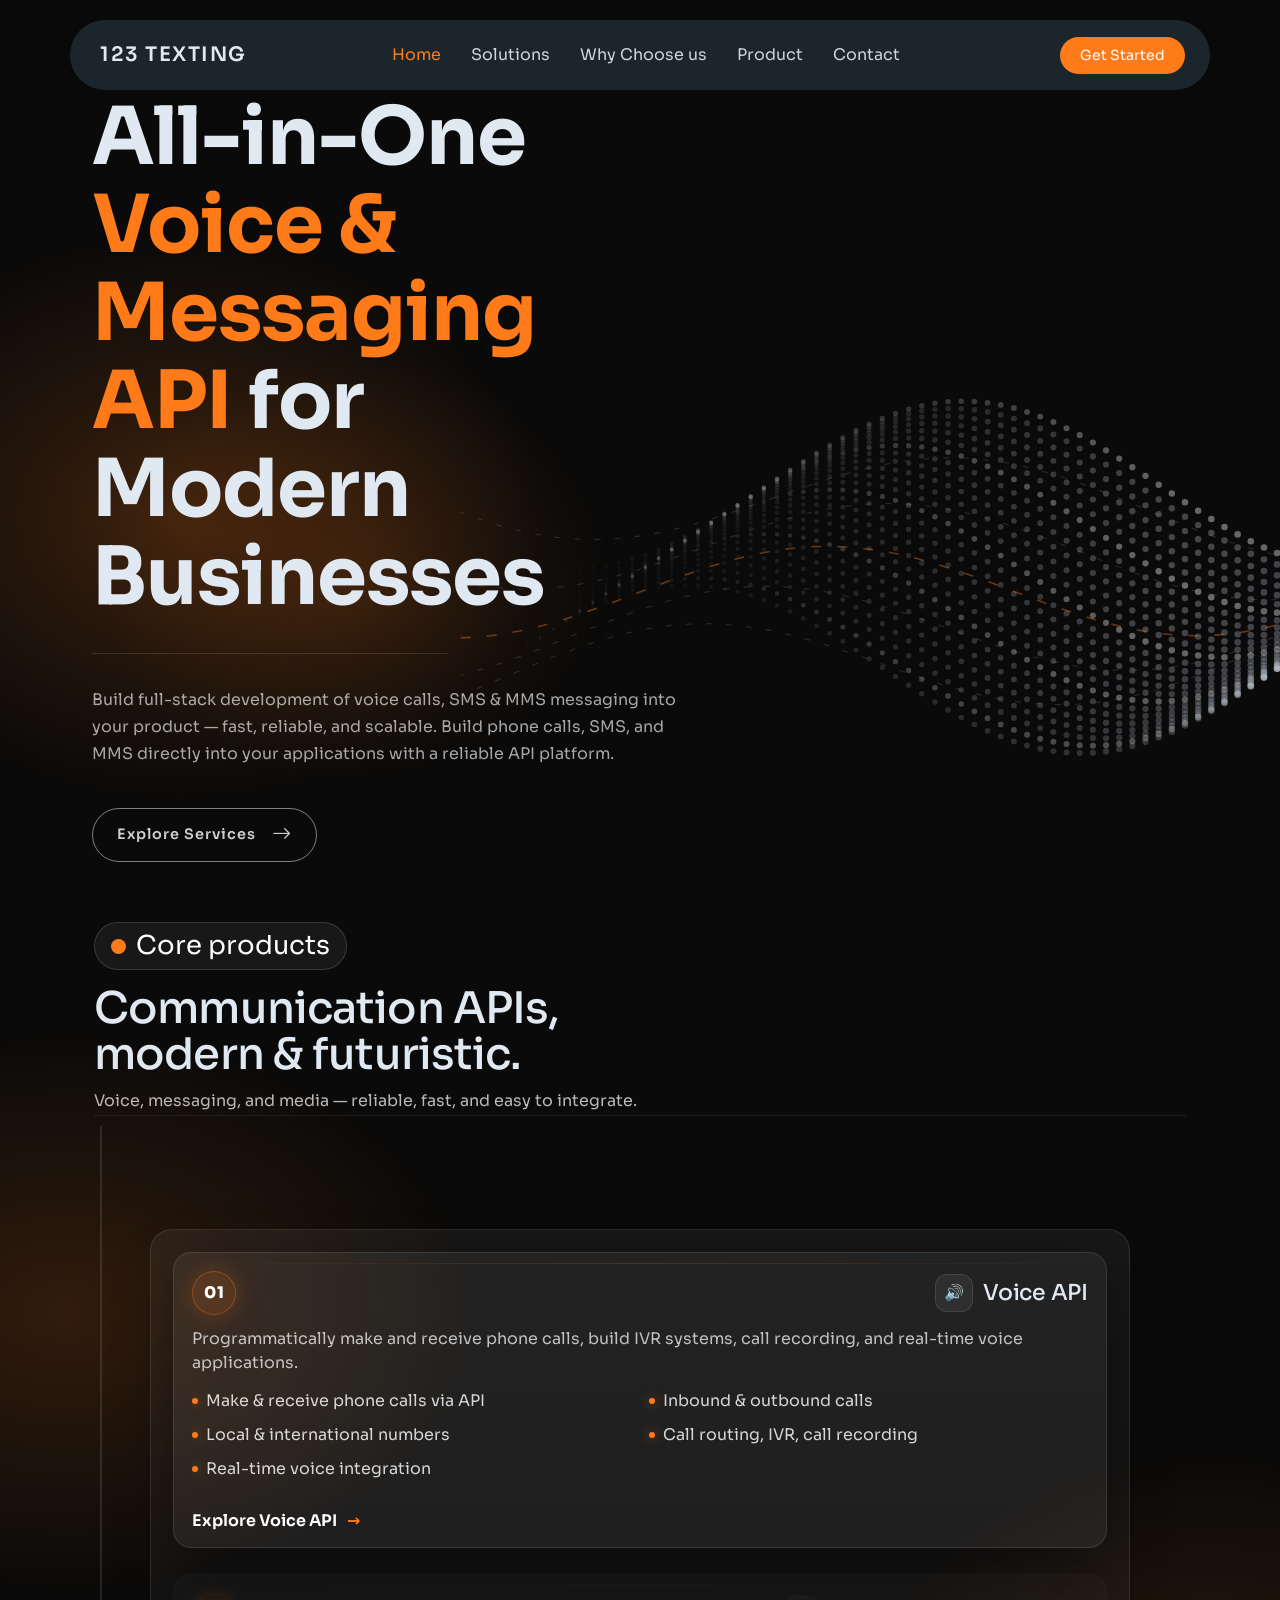
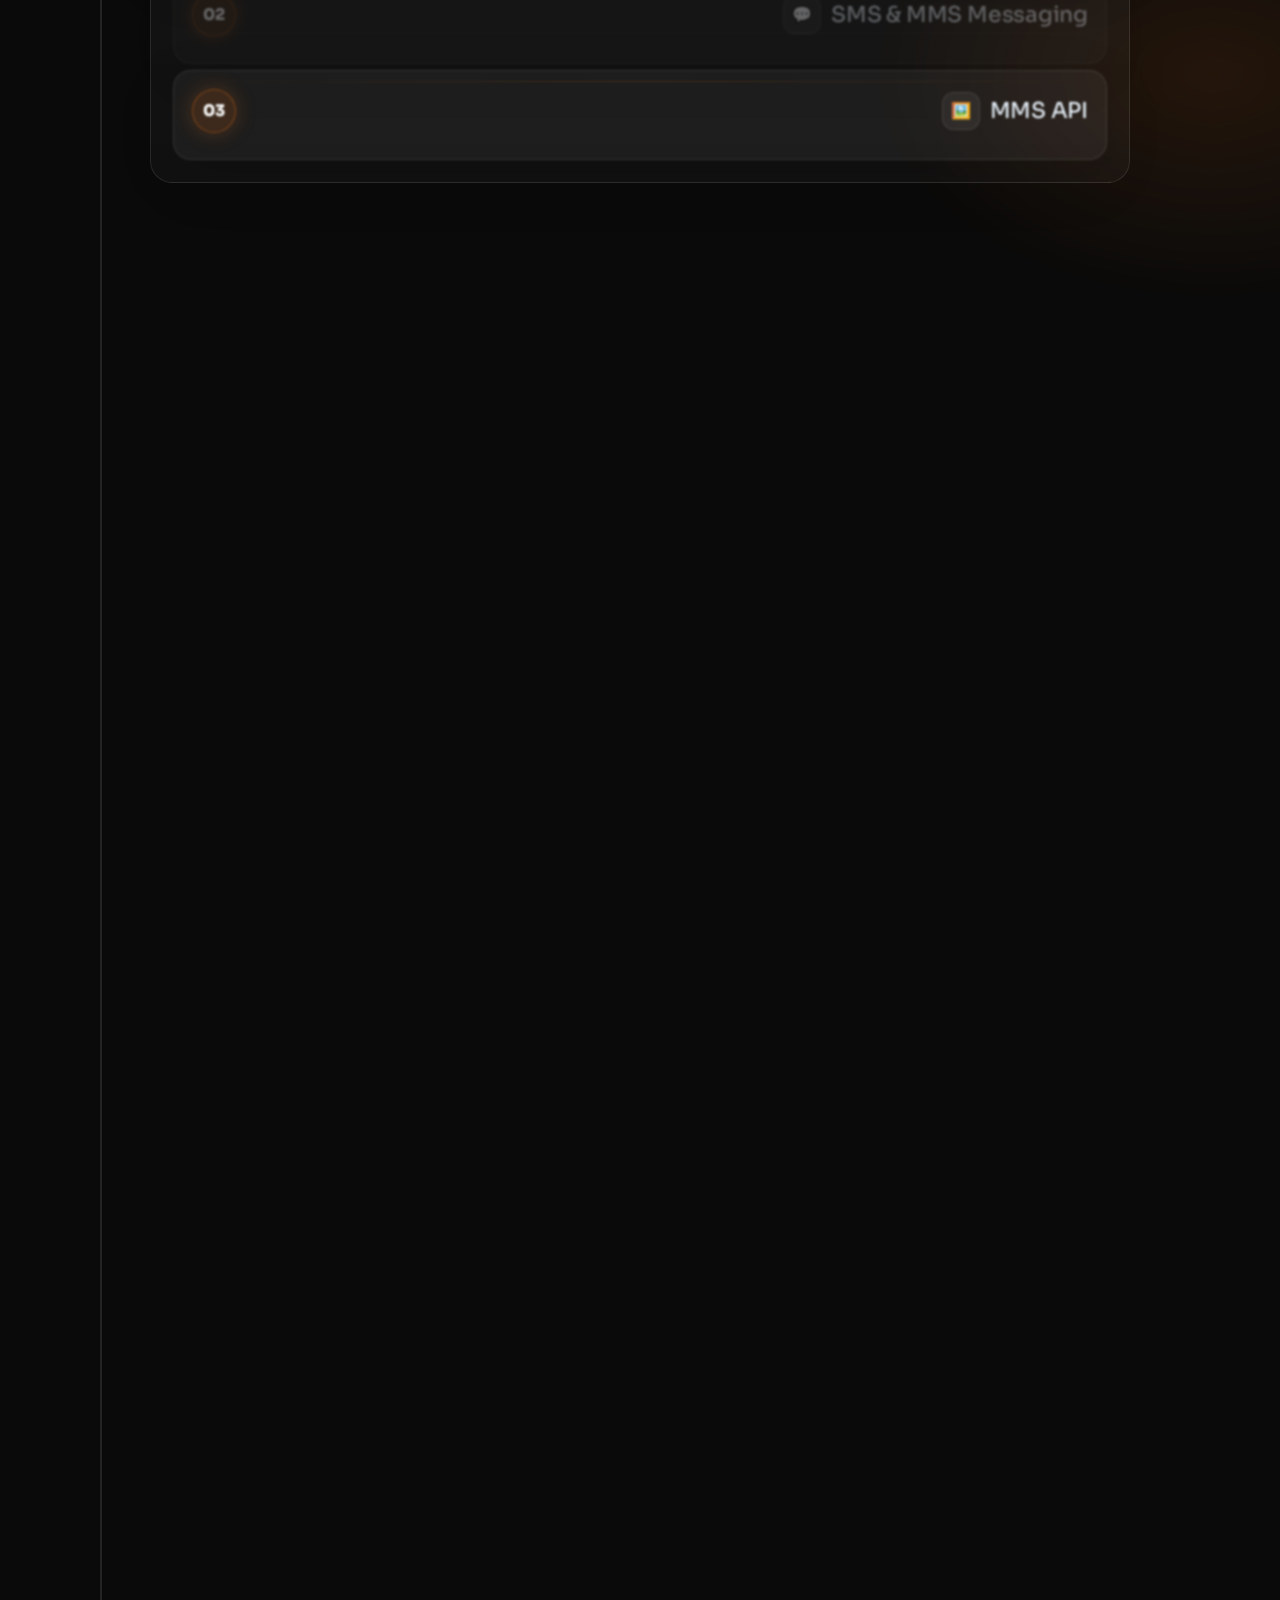
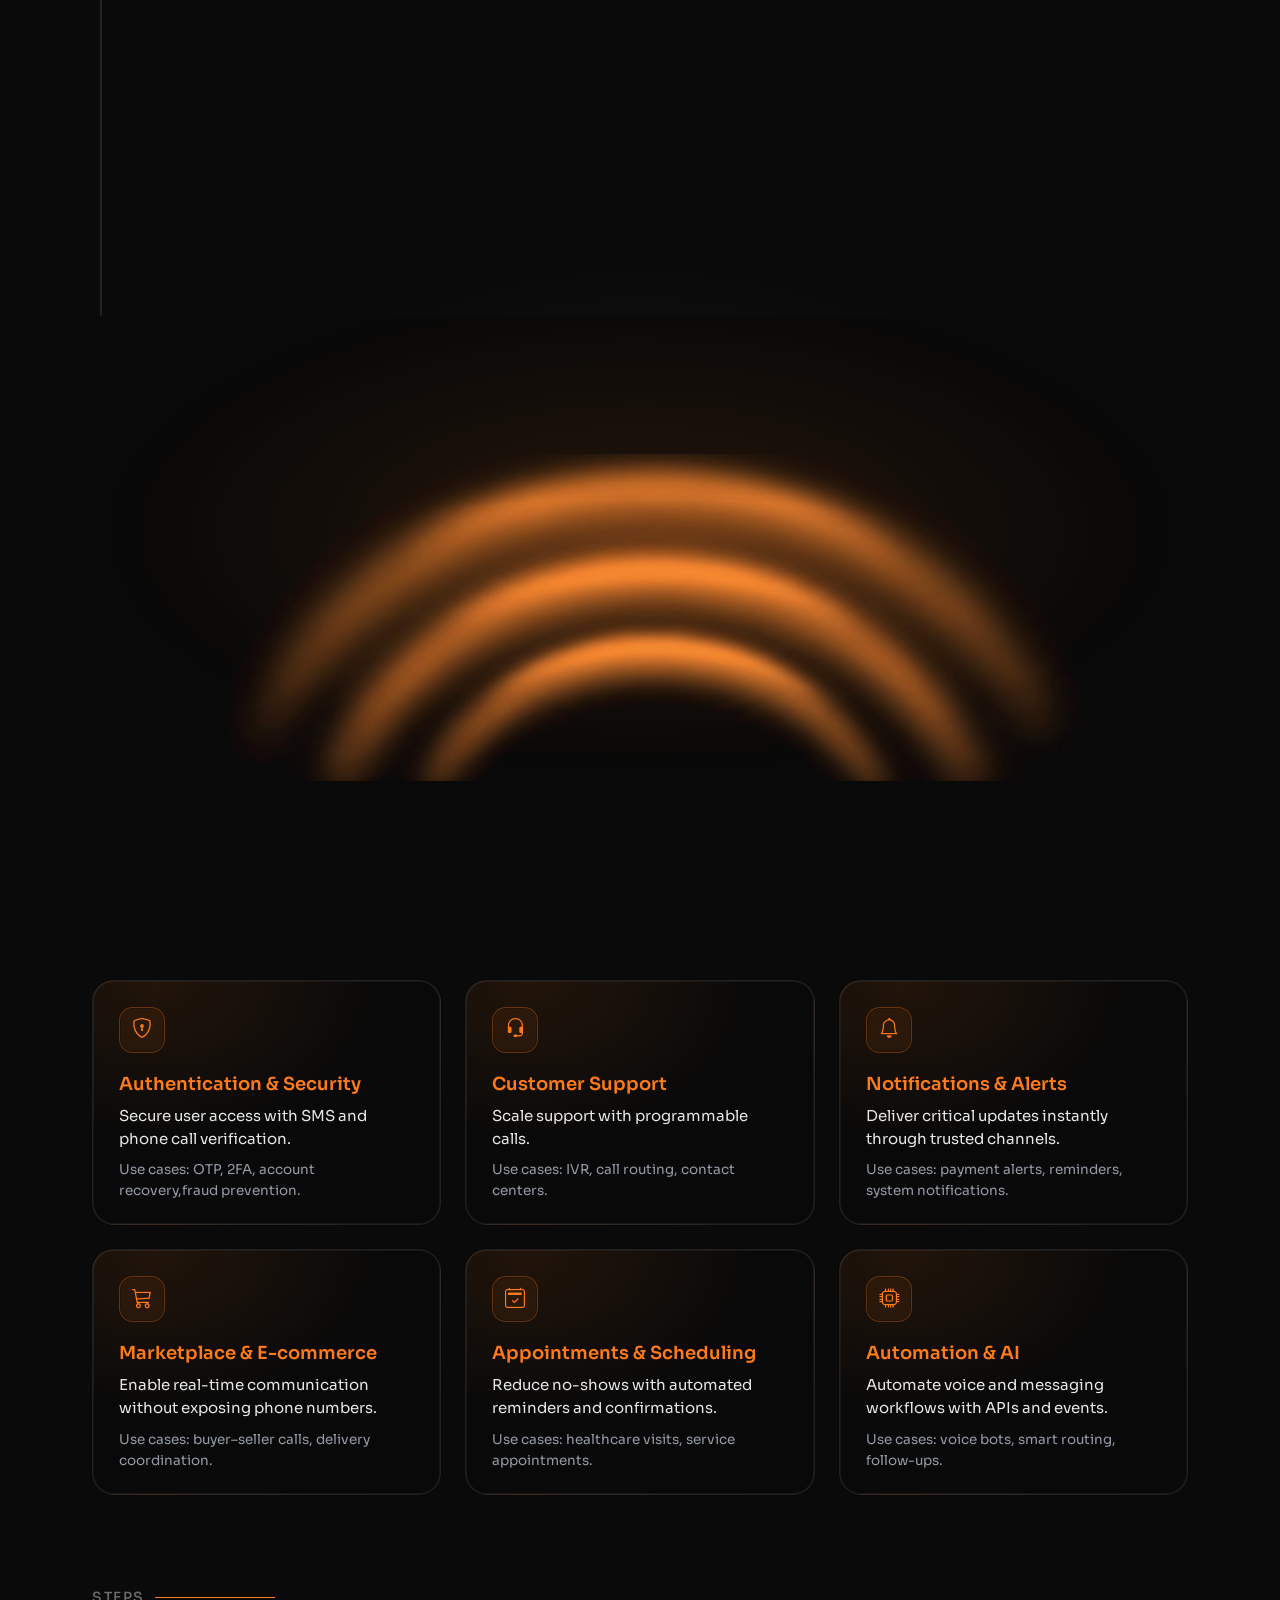
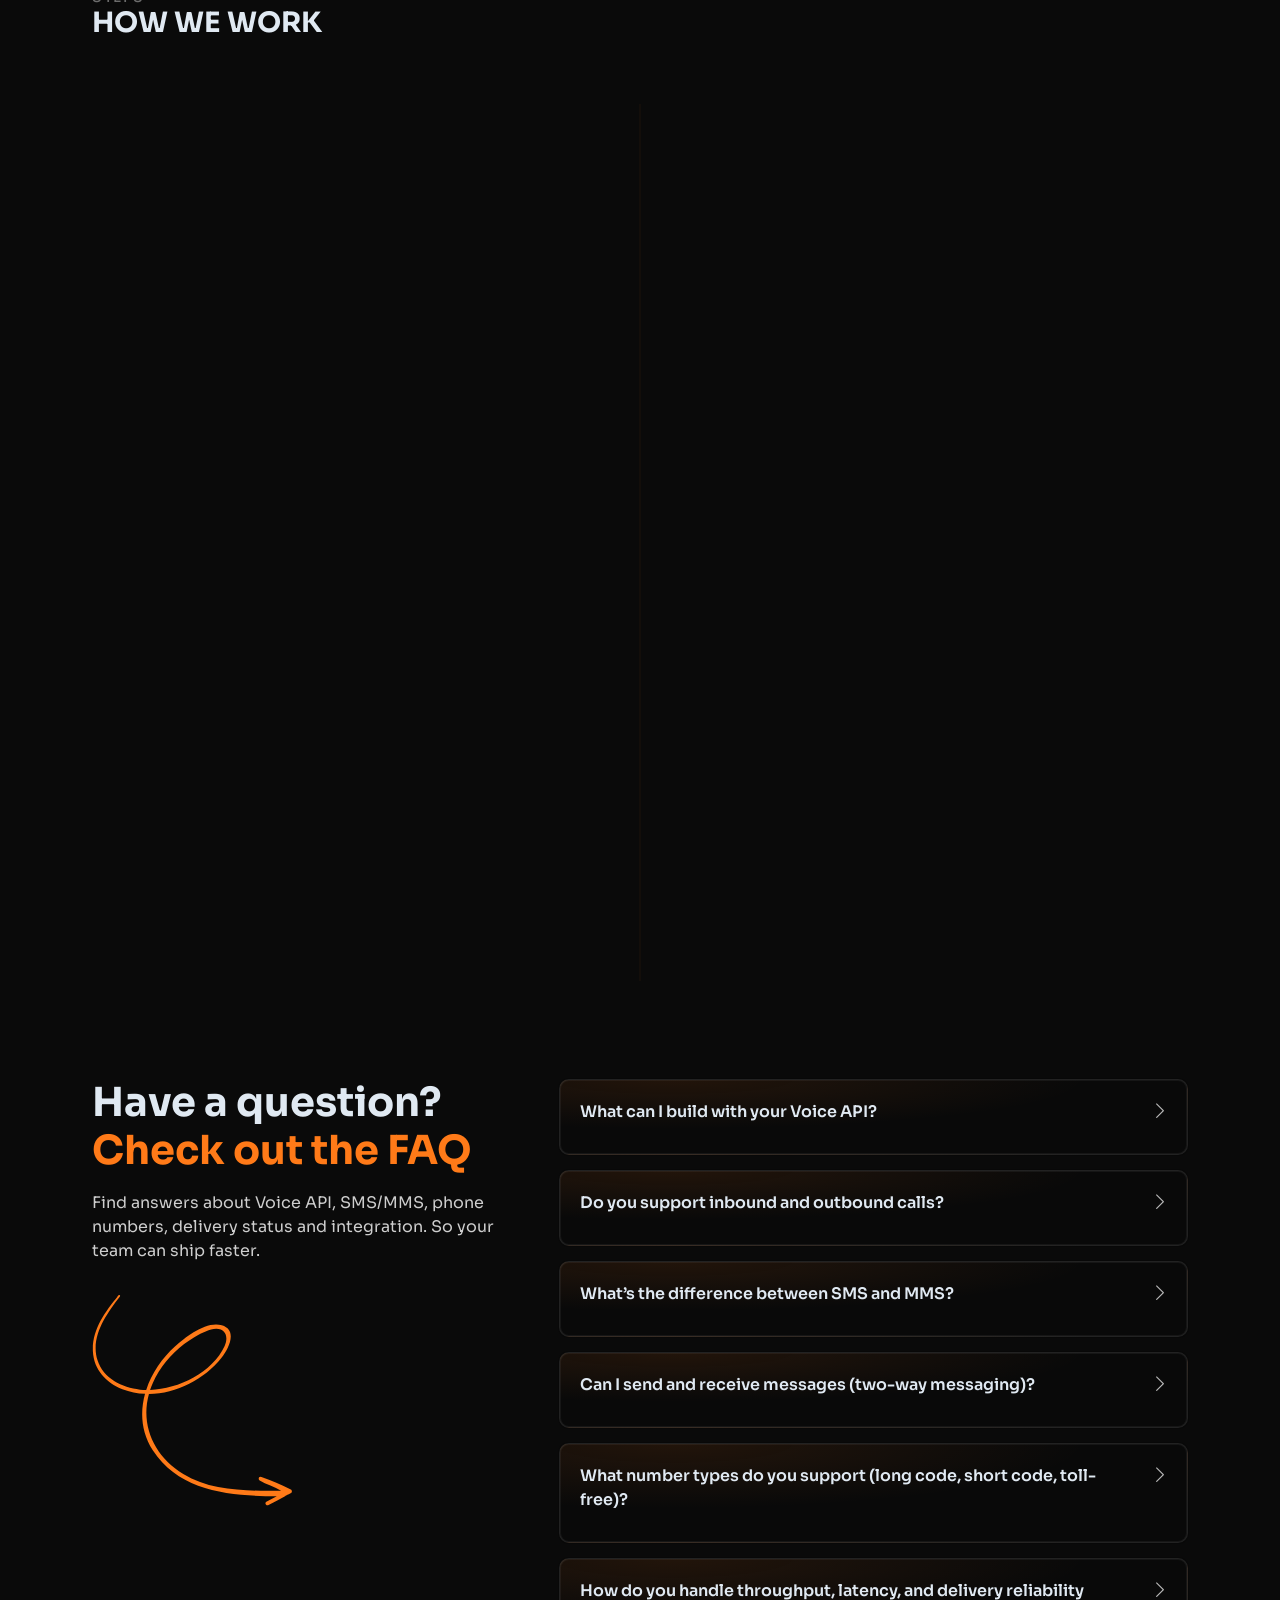
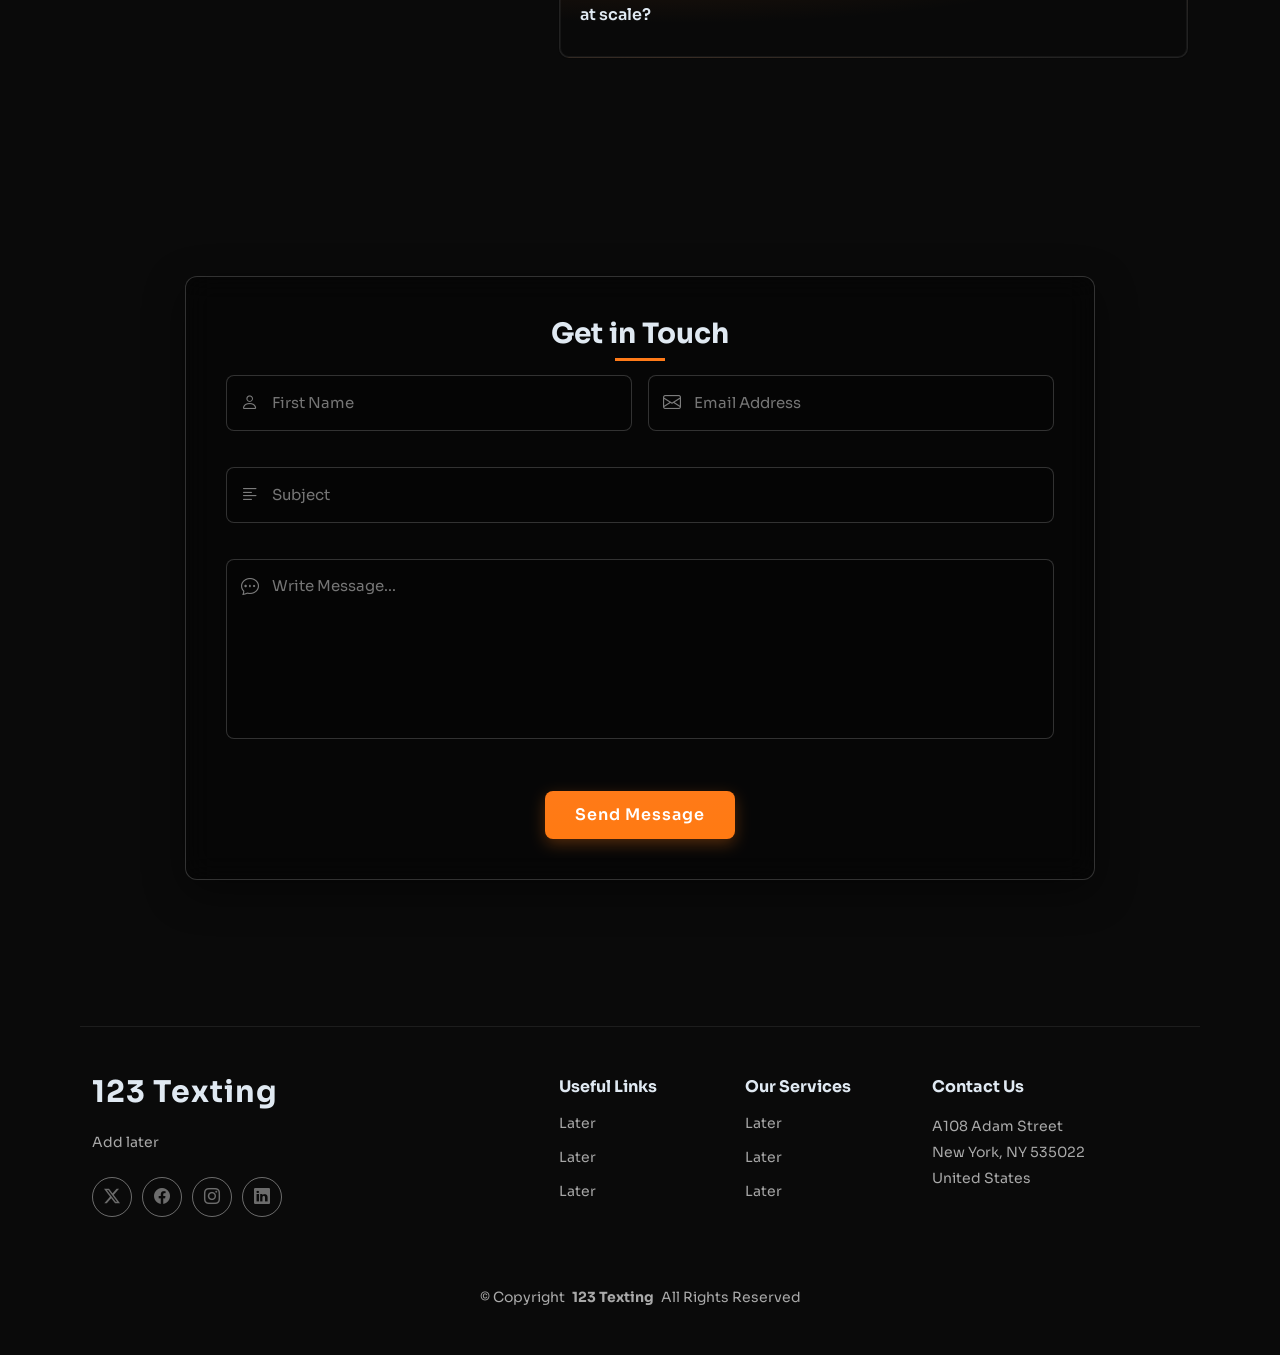
==== commit db126ce3: "Tuong30thang1lan1" ====
--- a/index.html
+++ b/index.html
@@ -58,7 +58,7 @@
       <nav id="navmenu" class="navmenu">
         <ul>
           <li><a href="#hero" class="active">Home</a></li>
-          <li><a href="#about">Solutions</a></li>
+          <li><a href="#">Solutions</a></li>
           <li><a href="whychooseus.html">Why Choose us</a></li>
           <li><a href="#">Product</a></li>
           <li><a href="contact.html">Contact</a></li>
@@ -186,7 +186,7 @@
           </div>
 
           <div class="cta-button">
-            <a href="#services" class="btn">
+            <a href="#" class="btn">
               <span>Explore Services</span>
               <i class="bi bi-arrow-right"></i>
             </a>
@@ -491,7 +491,7 @@
     </section><!-- /Steps Section -->
 
     <!-- About Section -->
-    <section id="about" class="about section">
+    <section id="about" class="about section" hidden>
 
       <!-- Section Title -->
       <div class="container section-title" data-aos="fade-up">
@@ -708,18 +708,18 @@
         <div class="col-lg-2 col-6 footer-links">
           <h4>Useful Links</h4>
           <ul>
-            <li><a href="#">Home</a></li>
-            <li><a href="#">About us</a></li>
-            <li><a href="#">Services</a></li>
+            <li><a href="#">Later</a></li>
+            <li><a href="#">Later</a></li>
+            <li><a href="#">Later</a></li>
           </ul>
         </div>
 
         <div class="col-lg-2 col-6 footer-links">
           <h4>Our Services</h4>
           <ul>
-            <li><a href="#">Web Design</a></li>
-            <li><a href="#">Web Development</a></li>
-            <li><a href="#">Product Management</a></li>
+            <li><a href="#">Later</a></li>
+            <li><a href="#">Later</a></li>
+            <li><a href="#">Later</a></li>
           </ul>
         </div>
 
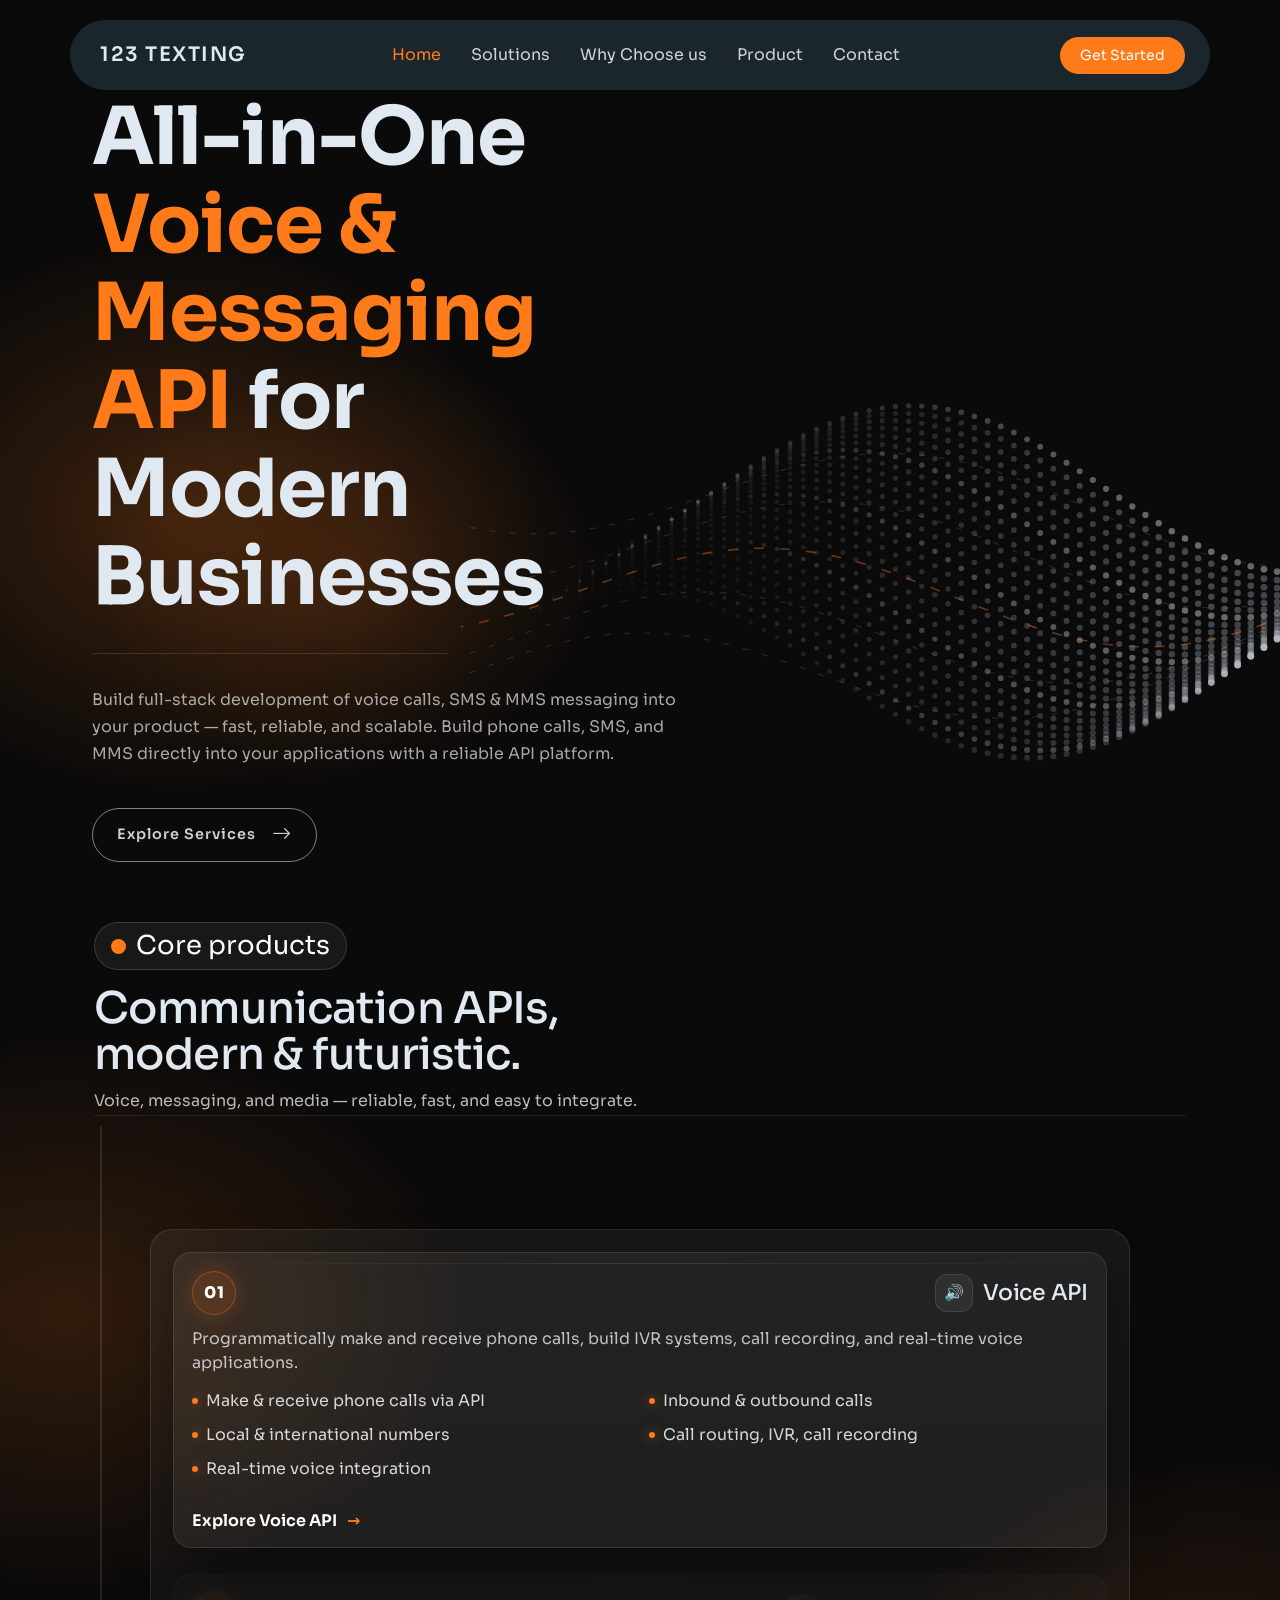
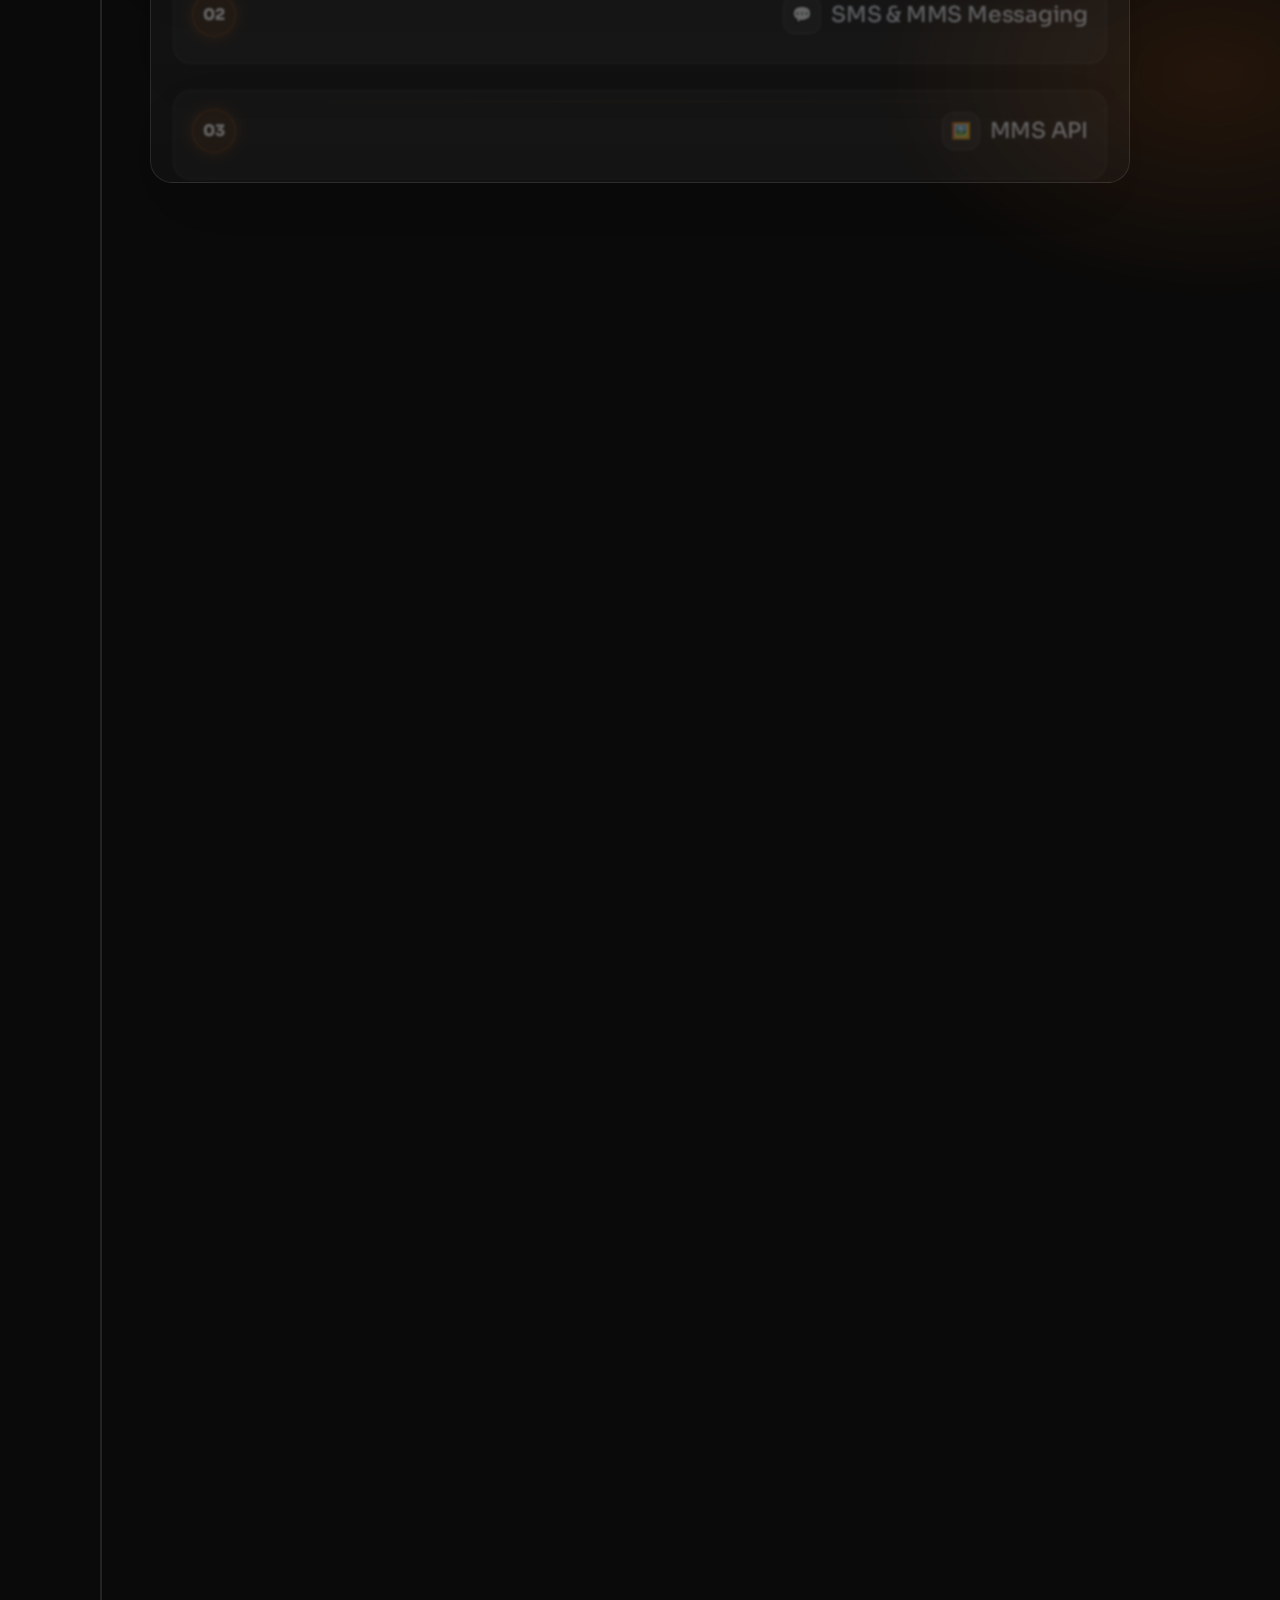
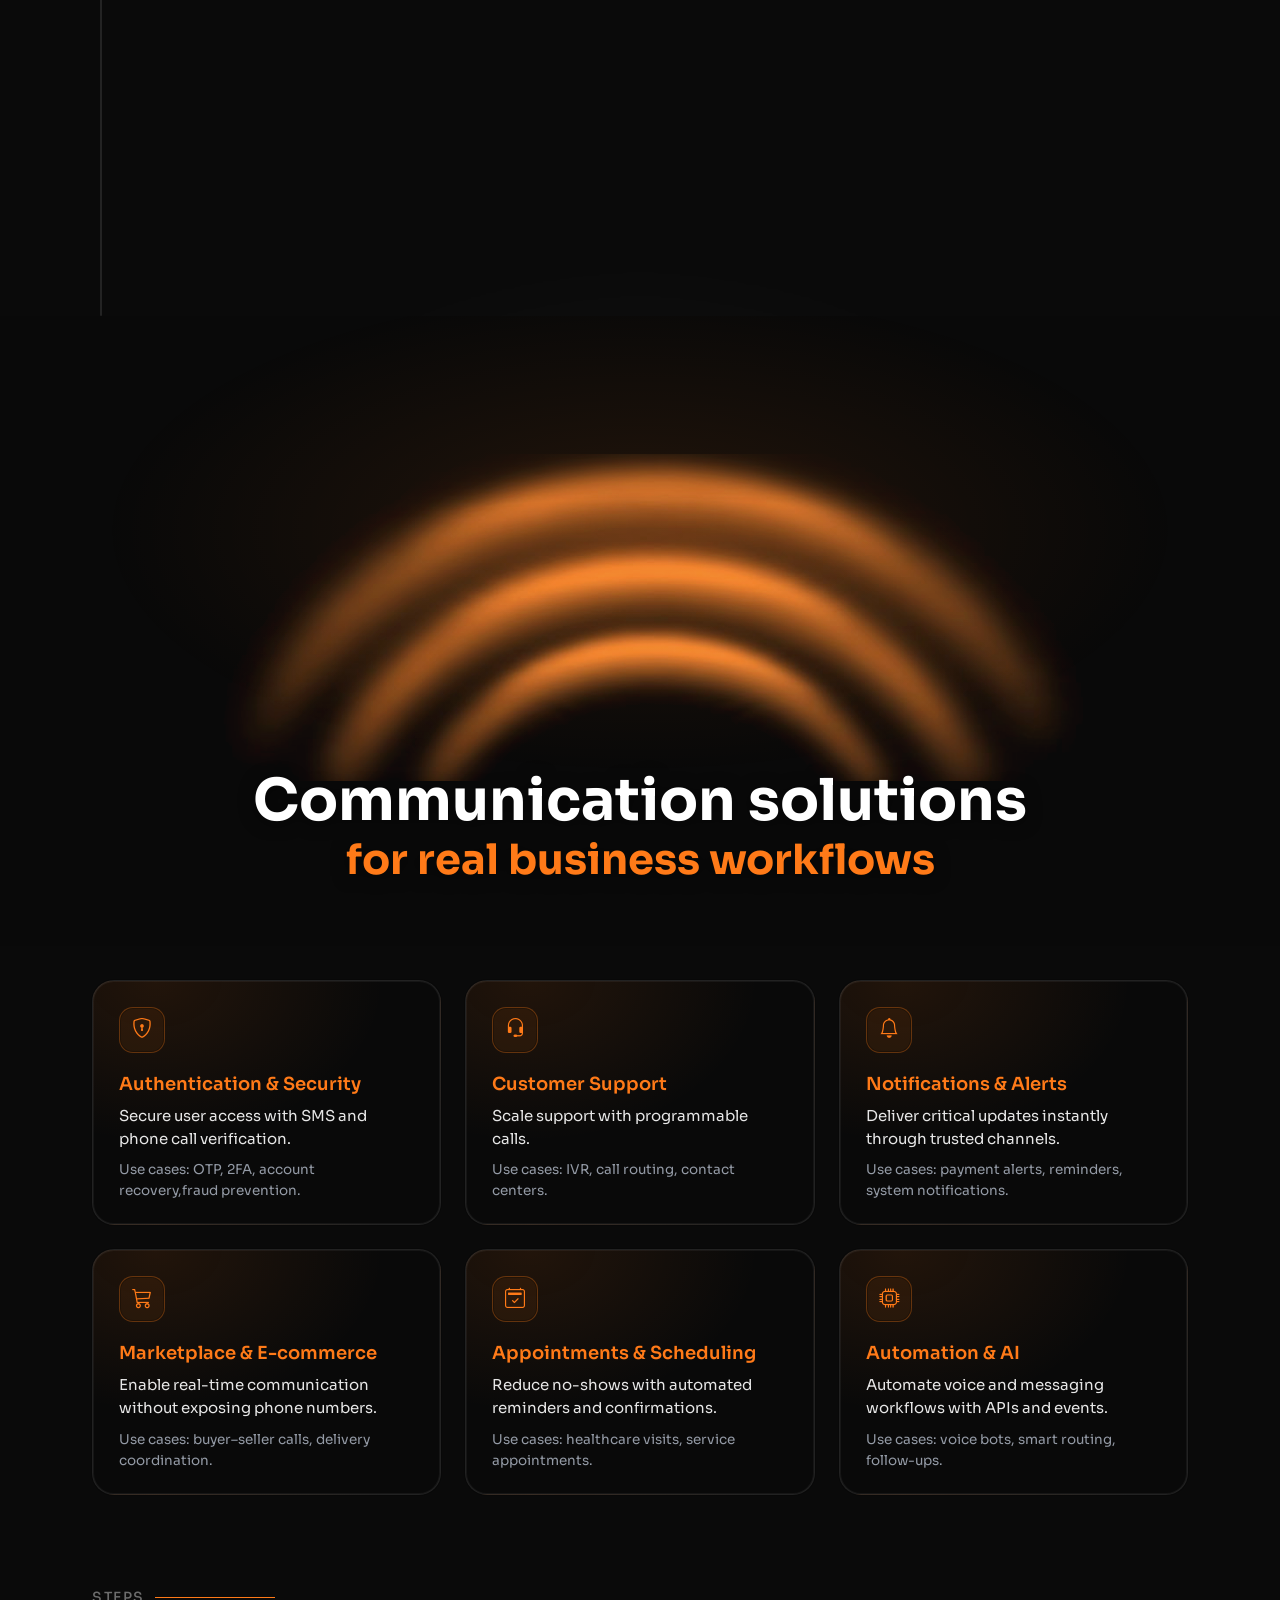
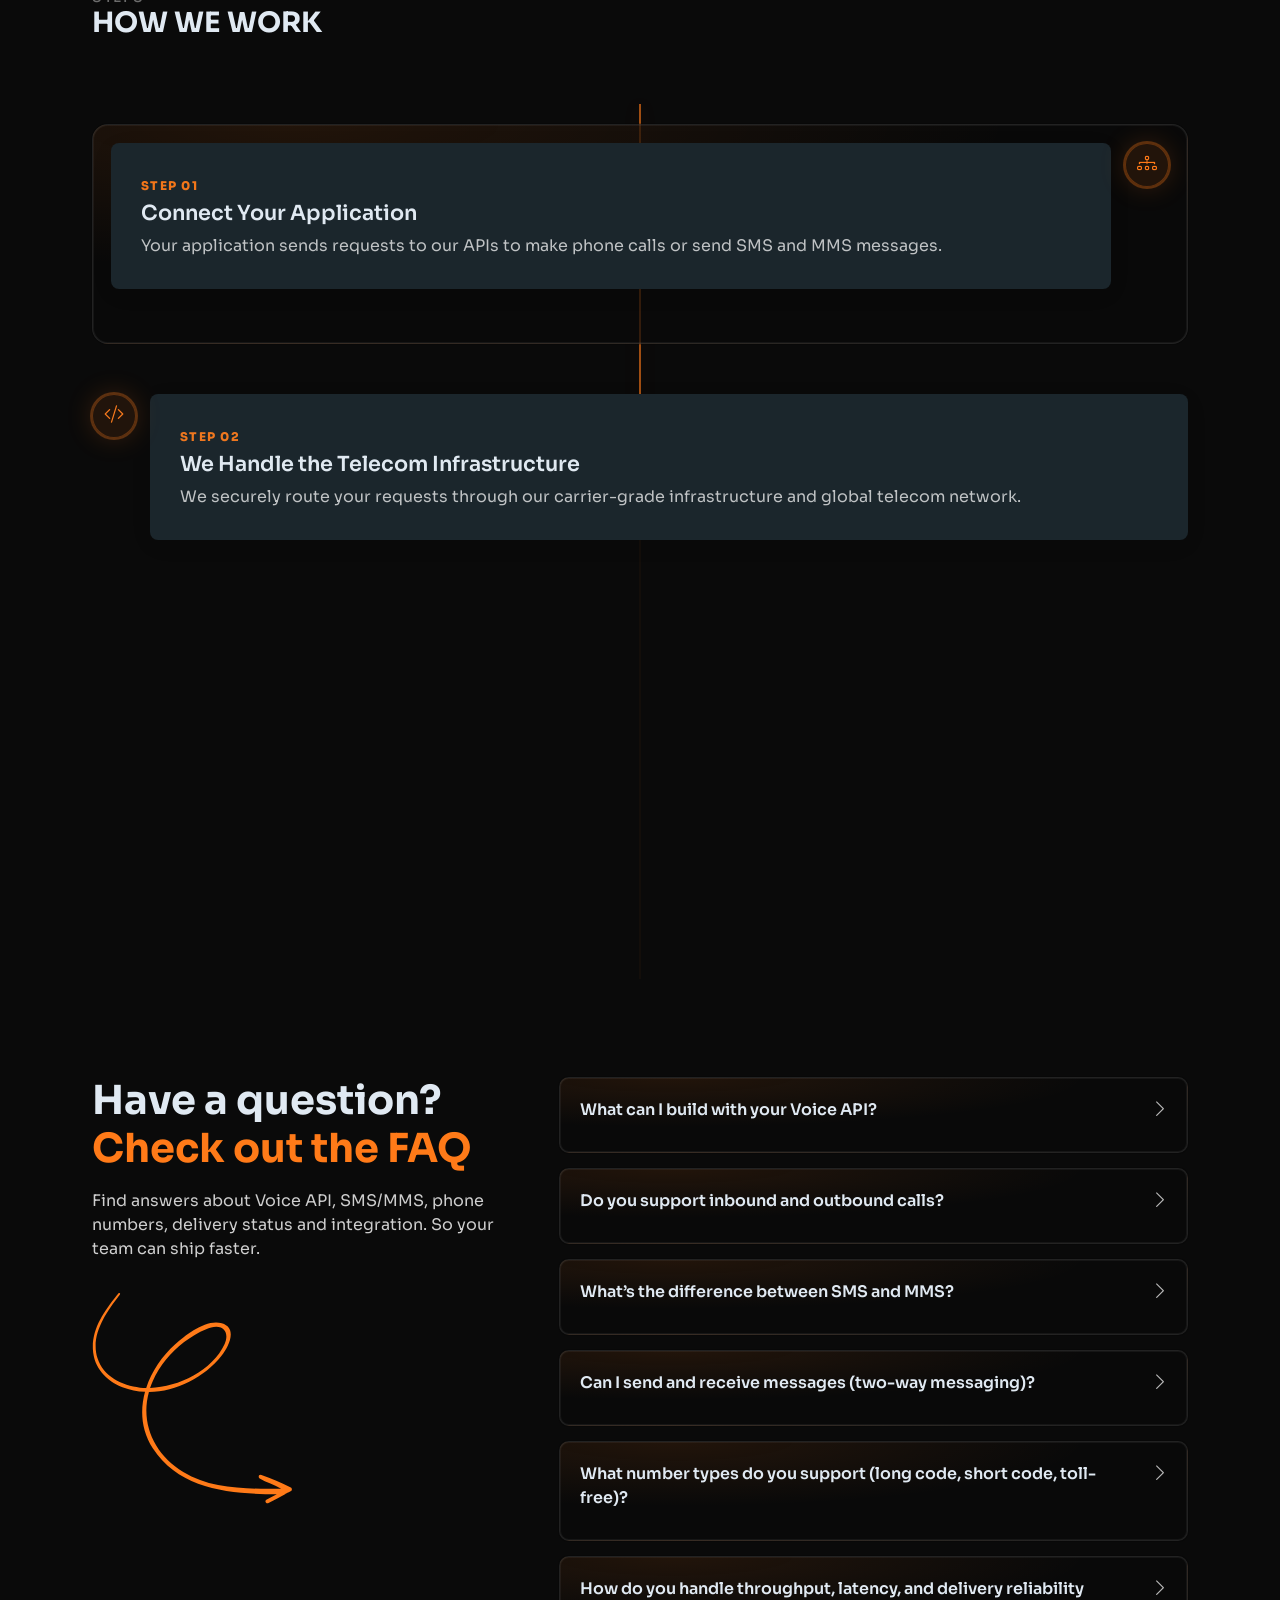
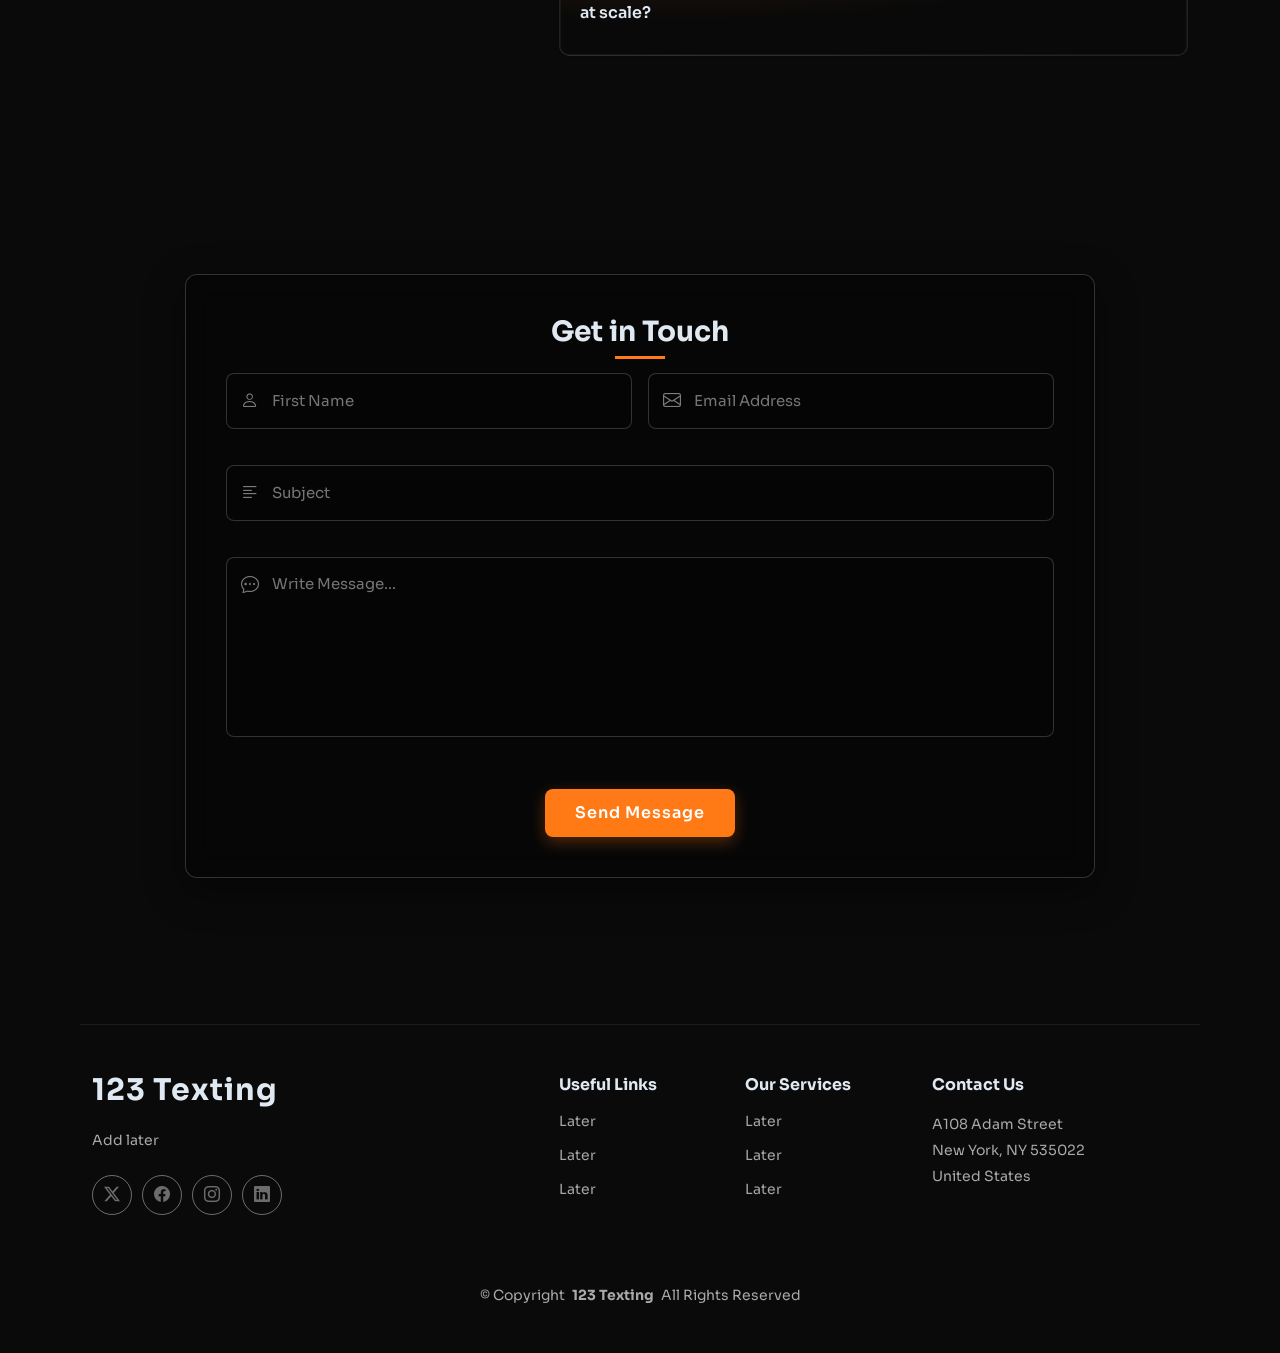
==== commit d4a87986: "Tuong6thang2lan1" ====
--- a/index.html
+++ b/index.html
@@ -432,7 +432,7 @@
         <div class="steps-wrapper">
             <div class="steps-line-fill"></div>
 
-          <div class="step-item" data-aos="fade-right" data-aos-delay="200">
+          <div class="step-item neo-privacy-card" data-aos="fade-right" data-aos-delay="200">
             <div class="step-content">
               <div class="step-icon">
                 <i class="bi bi-diagram-3"></i>
--- a/assets/css/main.css
+++ b/assets/css/main.css
@@ -5595,28 +5595,6 @@
 /* ===== WHY CHOOSE US – polish like your screenshot ===== */
 :root{ --accent:#FF7A18; }
 
-/* HERO */
-.why-hero{
-  position: relative;
-  overflow: hidden;
-  padding: 90px 0 40px;
-  /* nền tối + cam lan rộng như ảnh */
-  background:
-    radial-gradient(900px 520px at 12% 30%, rgba(255,122,24,0.38), transparent 60%),
-    radial-gradient(700px 420px at 88% 10%, rgba(255,122,24,0.18), transparent 55%),
-    radial-gradient(900px 520px at 50% 80%, rgba(0,0,0,0.55), transparent 60%);
-}
-
-.why-hero .container{ position: relative; z-index: 2; }
-
-.why-eyebrow{
-  color: var(--accent);
-  font-weight: 800;
-  letter-spacing: .18em;
-  text-transform: uppercase;
-  font-size: 12px;
-}
-
 /* headline giống ảnh: to, chắc, đậm */
 .why-title{
   font-size: 64px;
@@ -5657,55 +5635,26 @@
   filter: blur(0px);
 }
 
-/* glow phụ dưới hero */
-.why-hero-glow{
-  position:absolute;
-  inset:auto auto -520px -520px;
-  width: 900px;
-  height: 900px;
-  background: radial-gradient(circle at 35% 35%, rgba(255,122,24,0.28), transparent 60%);
-  filter: blur(18px);
-  pointer-events:none;
-  z-index: 0;
-}
+.why-hero{
+  position: relative;
+  overflow: hidden;
+  padding: 90px 0 40px;
+
+  /* nền đen */
+  background:
+    radial-gradient(900px 520px at 12% 30%, rgba(255,122,24,0.18), transparent 60%), /* cam nhẹ */
+    radial-gradient(700px 420px at 88% 10%, rgba(255,122,24,0.10), transparent 55%), /* cam nhẹ */
+    radial-gradient(900px 520px at 50% 80%, rgba(255,255,255,0.04), transparent 60%), /* highlight nhẹ */
+    linear-gradient(to bottom, #05070a 0%, #05070a 100%); /* nền đen đặc */
+}
+
 
 /* REASONS spacing */
 .why-reasons{
   padding: 40px 0 70px;
 }
 
-/* Cards giống vibe ảnh: border trắng mờ, nền đen blur */
-.why-card{
-  position: relative;
-  overflow: hidden;
-  padding: 22px 22px 18px;
-  border-radius: 16px;
-  background: rgba(0,0,0,0.36);
-  border: 1px solid rgba(255,255,255,0.18);
-  backdrop-filter: blur(14px);
-  -webkit-backdrop-filter: blur(14px);
-  box-shadow: 0 12px 40px rgba(0,0,0,0.45);
-}
-
-.why-card:hover{
-  border-color: rgba(255,255,255,0.28);
-  transform: translateY(-1px);
-  transition: .18s ease;
-}
-
-/* badge như ảnh (viền cam, tối) */
-.why-badge{
-  width: 36px;
-  height: 36px;
-  border-radius: 999px;
-  display:flex;
-  align-items:center;
-  justify-content:center;
-  font-weight: 800;
-  color: var(--accent);
-  border: 1px solid rgba(255,122,24,0.45);
-  background: rgba(0,0,0,0.30);
-}
+
 
 /* title trong card */
 .why-card h3{
@@ -5723,29 +5672,6 @@
   line-height: 1.7;
 }
 
-/* divider & meta */
-.why-divider{
-  height:1px;
-  background: rgba(255,255,255,0.10);
-  margin: 10px 0 12px;
-}
-.why-meta-title{
-  color: var(--accent);
-  font-weight: 800;
-  font-size: 12px;
-  letter-spacing: .12em;
-  text-transform: uppercase;
-  margin-bottom: 8px;
-}
-.why-list{
-  margin:0;
-  padding-left: 18px;
-  color: rgba(255,255,255,0.62);
-  font-size: 13px;
-  line-height: 1.75;
-}
-.why-list li{ margin: 6px 0; }
-.why-list li::marker{ color: var(--accent); }
 
 /* highlight card (active) có glow cam nhẹ */
 .why-card-active{
@@ -5784,7 +5710,7 @@
   font-size: 52px;
   font-weight: 800;
   letter-spacing: -0.02em;
-  margin 0;
+
 }
 .why-cta-box h2 .accent{ color: var(--accent); }
 .why-cta-box p{
@@ -5806,3 +5732,193 @@
   flex: 0 0 100% !important;
   max-width: 100% !important;
 }
+
+
+/* ====== WHY CARDS: nâng cấp look ====== */
+.why-card{
+  position: relative;
+  border-radius: 18px;
+  padding: 28px;
+  background:
+    radial-gradient(900px 260px at 12% 0%, rgba(255,122,24,.10), transparent 55%),
+    linear-gradient(180deg, rgba(255,255,255,.06), rgba(255,255,255,.02));
+  border: 1px solid rgba(255,255,255,.10);
+  box-shadow: 0 18px 60px rgba(0,0,0,.45);
+  overflow: hidden;
+  transition: transform .25s ease, box-shadow .25s ease, border-color .25s ease;
+}
+
+/* viền gradient “xịn” */
+.why-card::before{
+  content:"";
+  position:absolute;
+  inset: 0;
+  padding: 1px;
+  border-radius: 18px;
+  background: linear-gradient(135deg, rgba(255,122,24,.55), rgba(255,255,255,.12), rgba(0,0,0,0));
+  -webkit-mask:
+    linear-gradient(#000 0 0) content-box,
+    linear-gradient(#000 0 0);
+  -webkit-mask-composite: xor;
+          mask-composite: exclude;
+  pointer-events:none;
+  opacity: .55;
+}
+
+.why-card:hover{
+  transform: translateY(-6px);
+  border-color: rgba(255,122,24,.28);
+  box-shadow: 0 26px 80px rgba(0,0,0,.55);
+}
+
+/* badge số làm “nổi” hơn */
+.why-badge{
+  width: 44px;
+  height: 44px;
+  border-radius: 999px;
+  display:flex;
+  align-items:center;
+  justify-content:center;
+  font-weight: 800;
+  letter-spacing: .5px;
+  color: #FF7A18;
+  background: rgba(255,122,24,.12);
+  border: 1px solid rgba(255,122,24,.35);
+  box-shadow: 0 10px 25px rgba(255,122,24,.15);
+}
+
+/* top row: title + badge gọn và cân */
+.why-card-top{
+  display:flex;
+  align-items:center;
+  gap: 14px;
+  margin-bottom: 8px;
+}
+
+.why-card h3{
+  margin: 0;
+  font-size: 26px; /* tăng nhẹ */
+  line-height: 1.2;
+}
+
+/* desc rõ hơn */
+.why-desc{
+  color: rgba(255,255,255,.72);
+  margin: 6px 0 14px;
+}
+
+/* divider đẹp hơn */
+.why-divider{
+  height:1px;
+  background: linear-gradient(90deg, rgba(255,122,24,.35), rgba(255,255,255,.08), rgba(0,0,0,0));
+  margin: 16px 0 14px;
+}
+
+/* meta title */
+.why-meta-title{
+  color: rgba(255,122,24,.95);
+  text-transform: uppercase;
+  letter-spacing: .12em;
+  font-weight: 800;
+  font-size: 12px;
+  margin-bottom: 10px;
+}
+
+/* list có icon check + 2 cột trên màn rộng */
+.why-list{
+  list-style: none;
+  padding: 0;
+  margin: 0;
+  display: grid;
+  grid-template-columns: 1fr;   /* mobile */
+  gap: 10px 18px;
+}
+
+@media (min-width: 992px){
+  .why-card-active .why-list{
+    grid-template-columns: 1fr 1fr; /* card lớn: 2 cột */
+  }
+  .why-card:not(.why-card-active) .why-list{
+    grid-template-columns: 1fr;     /* card nhỏ: 1 cột */
+  }
+}
+
+.why-list li{
+  position: relative;
+  padding-left: 26px;
+  color: rgba(255,255,255,.72);
+  line-height: 1.55;
+}
+
+.why-list li::before{
+  content: "✓";
+  position:absolute;
+  left: 0;
+  top: 0;
+  color: #FF7A18;
+  font-weight: 900;
+  opacity: .95;
+}
+
+/* card active: nổi bật hơn xíu */
+.why-card-active{
+  border-color: rgba(255,122,24,.30);
+  background:
+    radial-gradient(1200px 320px at 12% 0%, rgba(255,122,24,.14), transparent 55%),
+    linear-gradient(180deg, rgba(255,255,255,.07), rgba(255,255,255,.02));
+}
+
+
+/* Steps giống FAQ card */
+#steps .steps-wrapper{
+  gap: 18px;               /* nếu wrapper đang display:flex/column */
+}
+
+#steps .step-item.neo-privacy-card{
+  padding: 18px 18px;
+  border-radius: 16px;
+}
+
+#steps .step-content{
+  display: flex;
+  align-items: flex-start;
+  gap: 14px;
+}
+
+#steps .step-icon{
+  width: 44px;
+  height: 44px;
+  border-radius: 999px;
+  display: flex;
+  align-items: center;
+  justify-content: center;
+  background: rgba(255,122,24,.10);
+  border: 1px solid rgba(255,122,24,.30);
+  flex: 0 0 auto;
+}
+
+#steps .step-icon i{
+  font-size: 20px;
+  color: #FF7A18;
+}
+
+#steps .step-number{
+  color: rgba(255,122,24,.95);
+  font-weight: 800;
+  letter-spacing: .12em;
+  text-transform: uppercase;
+  font-size: 12px;
+  display: inline-block;
+  margin-bottom: 6px;
+}
+
+#steps .step-info h3{
+  margin: 0 0 6px 0;
+}
+
+#steps .step-info p{
+  margin: 0;
+  color: rgba(255,255,255,.72);
+  line-height: 1.7;
+}
+
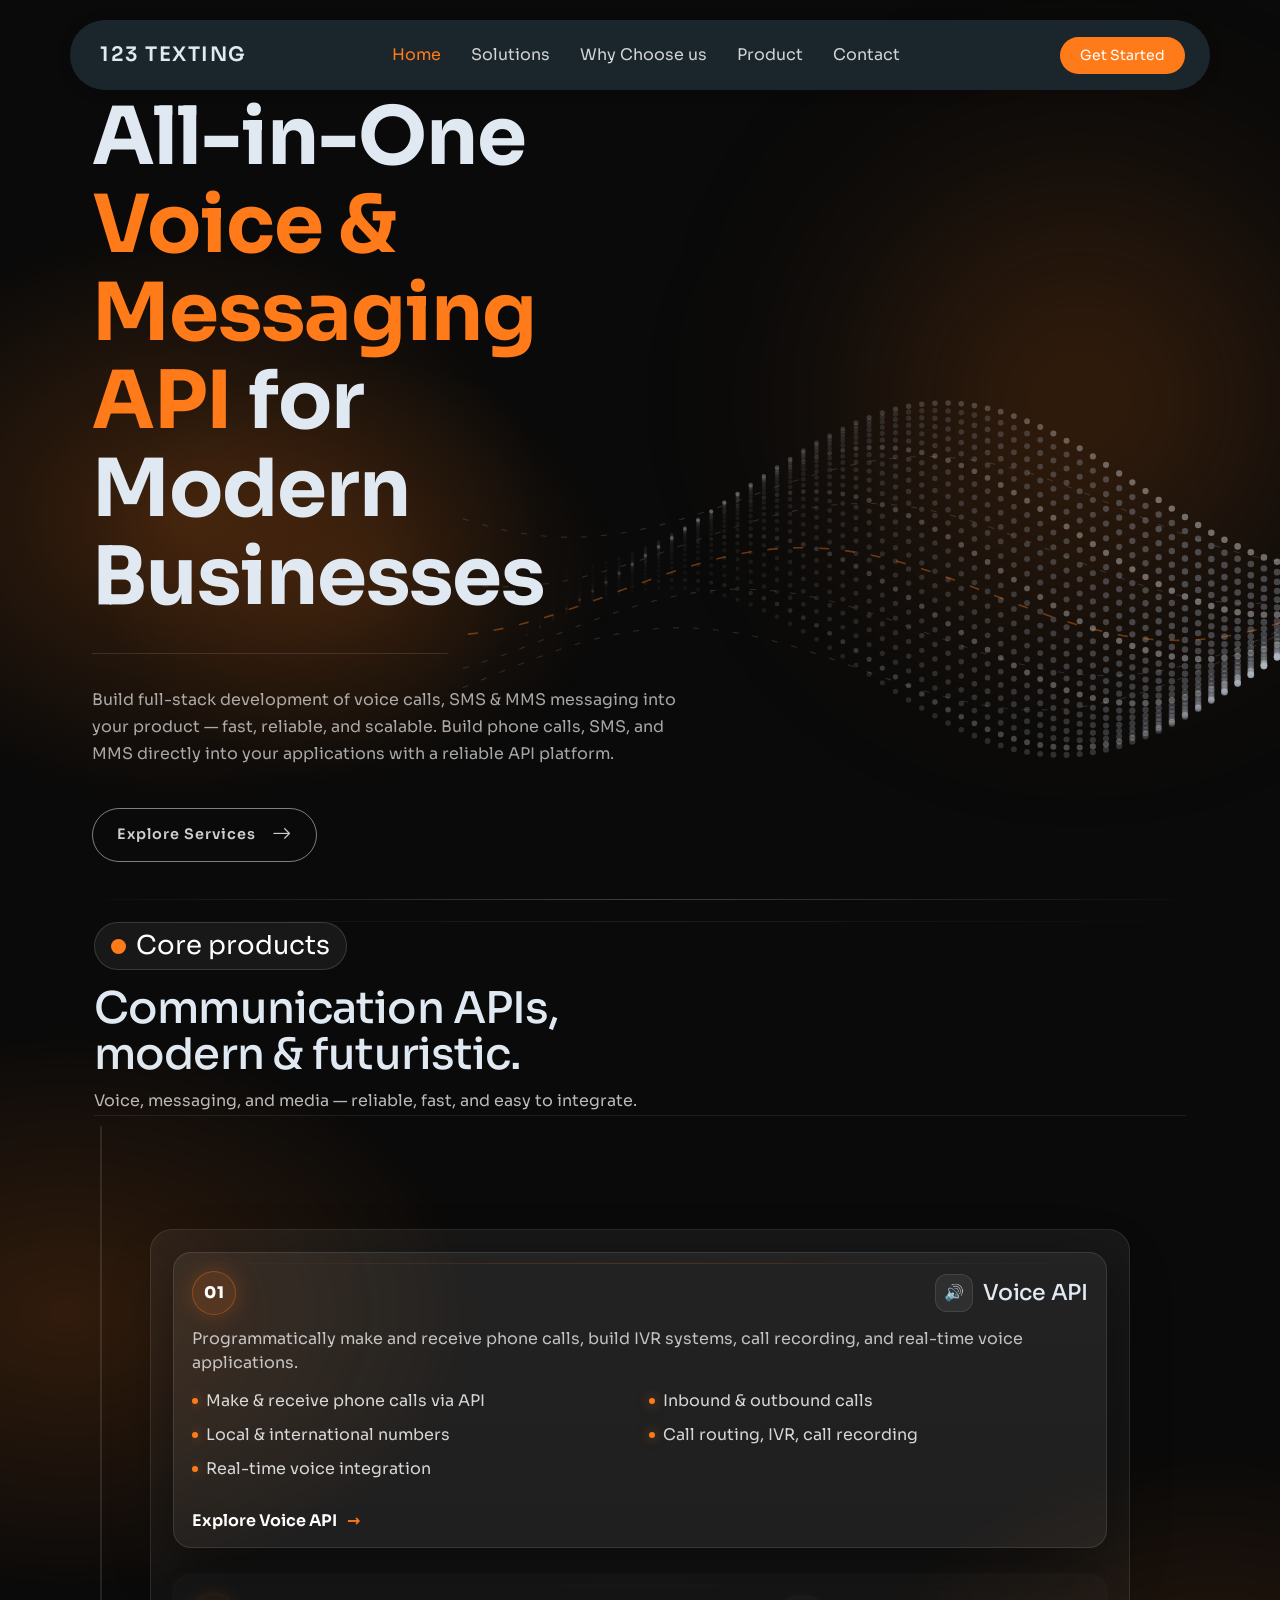
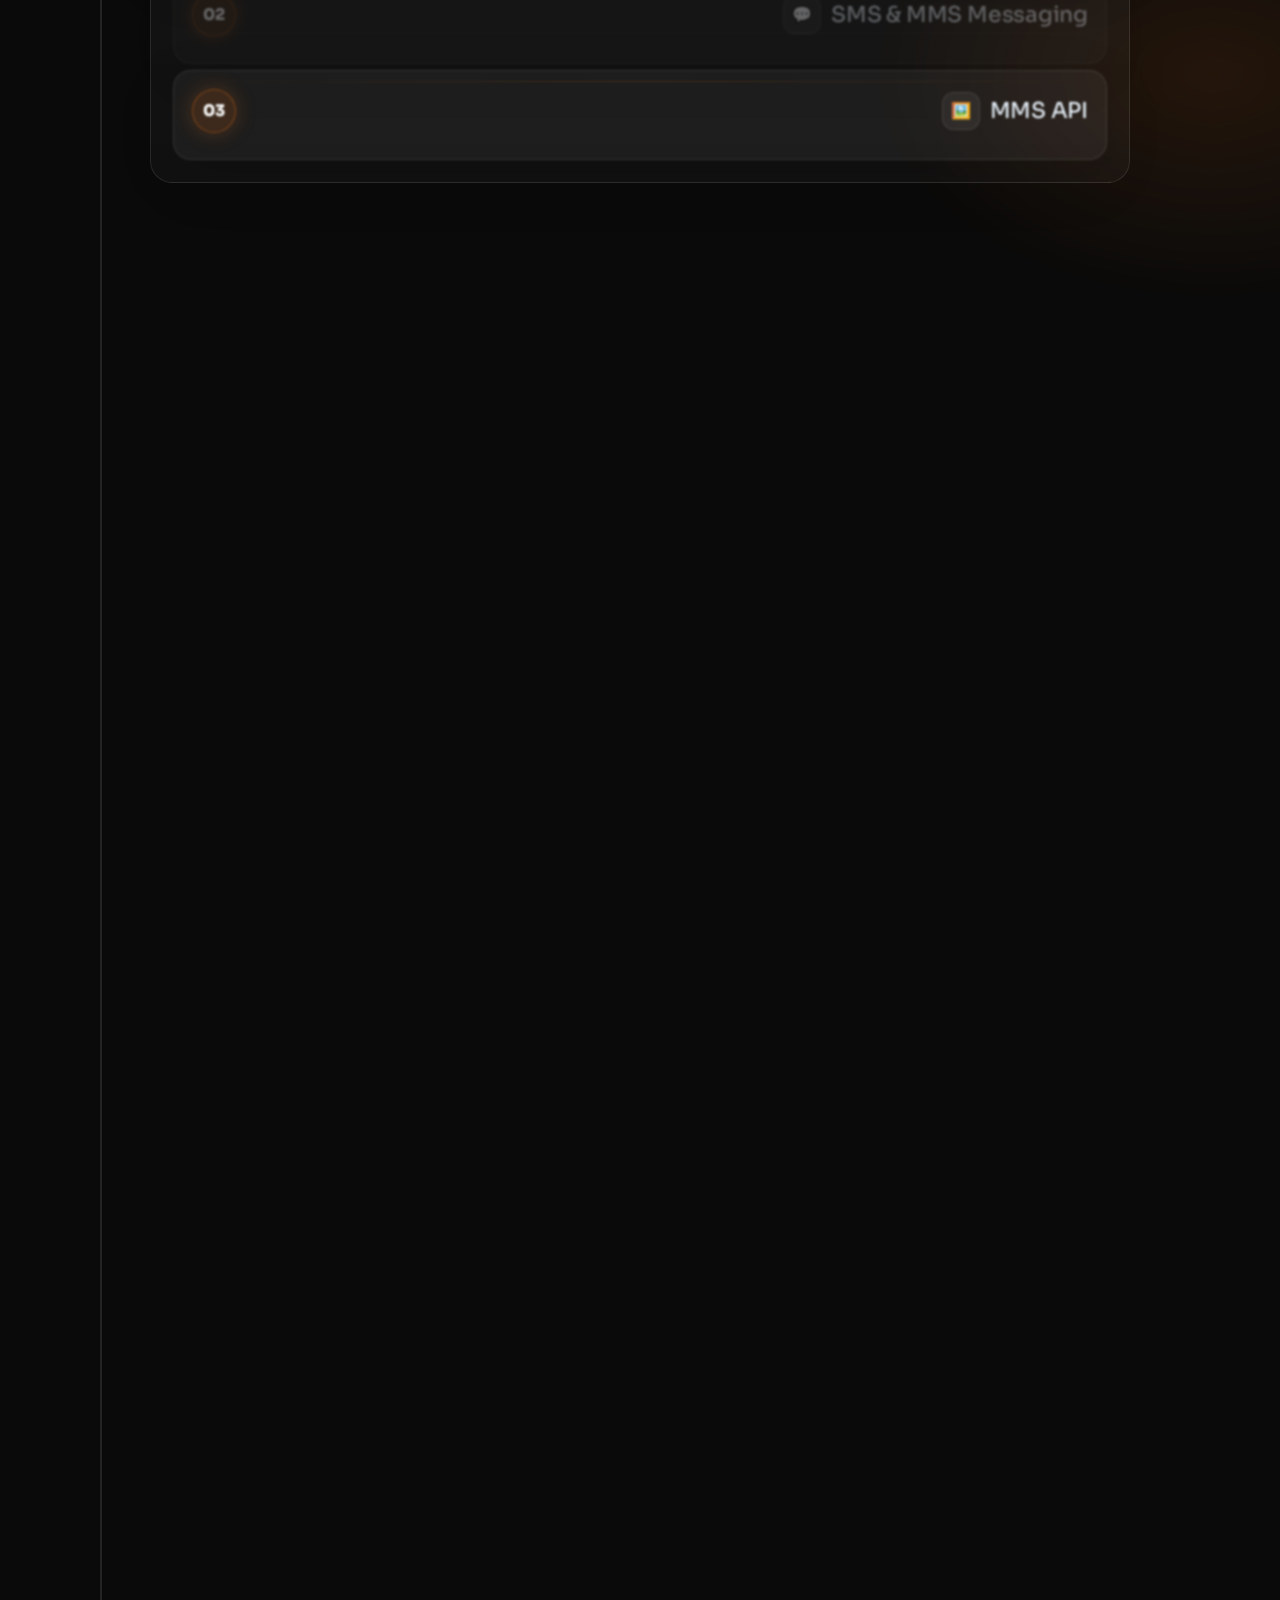
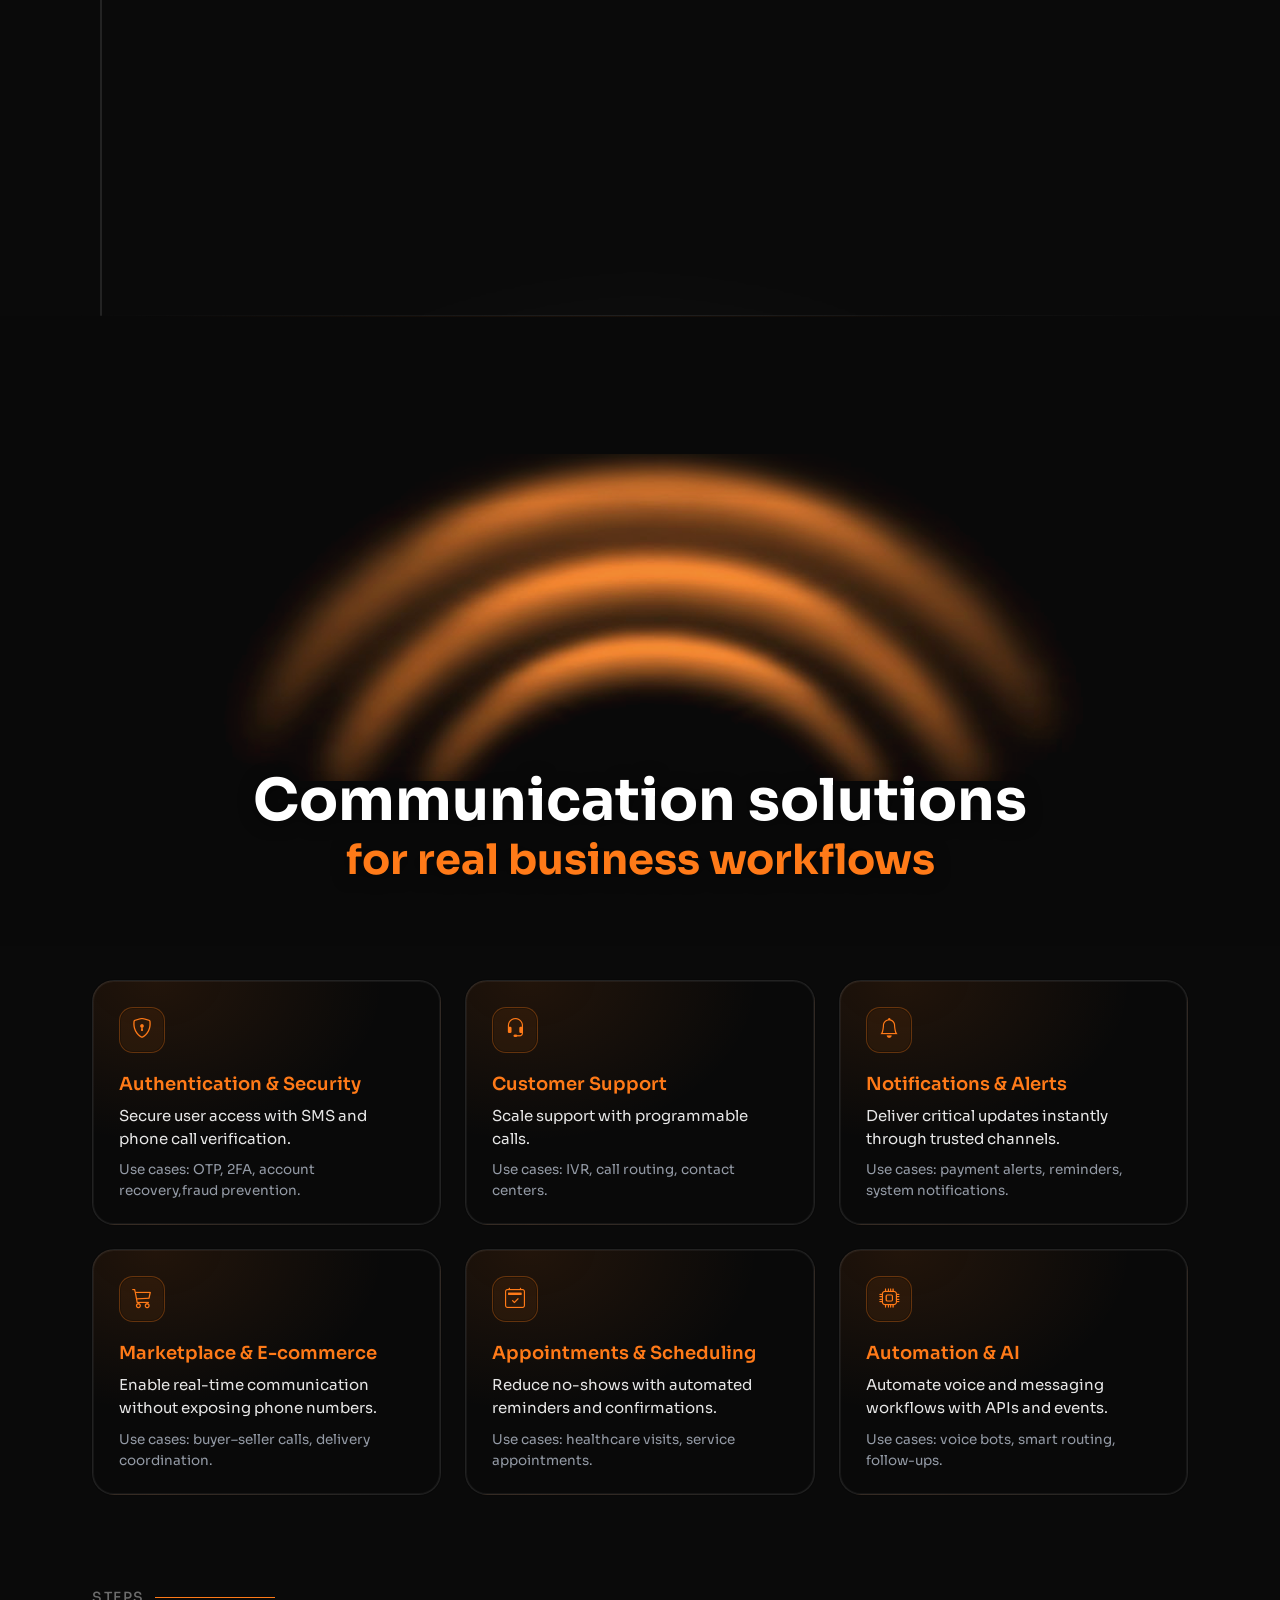
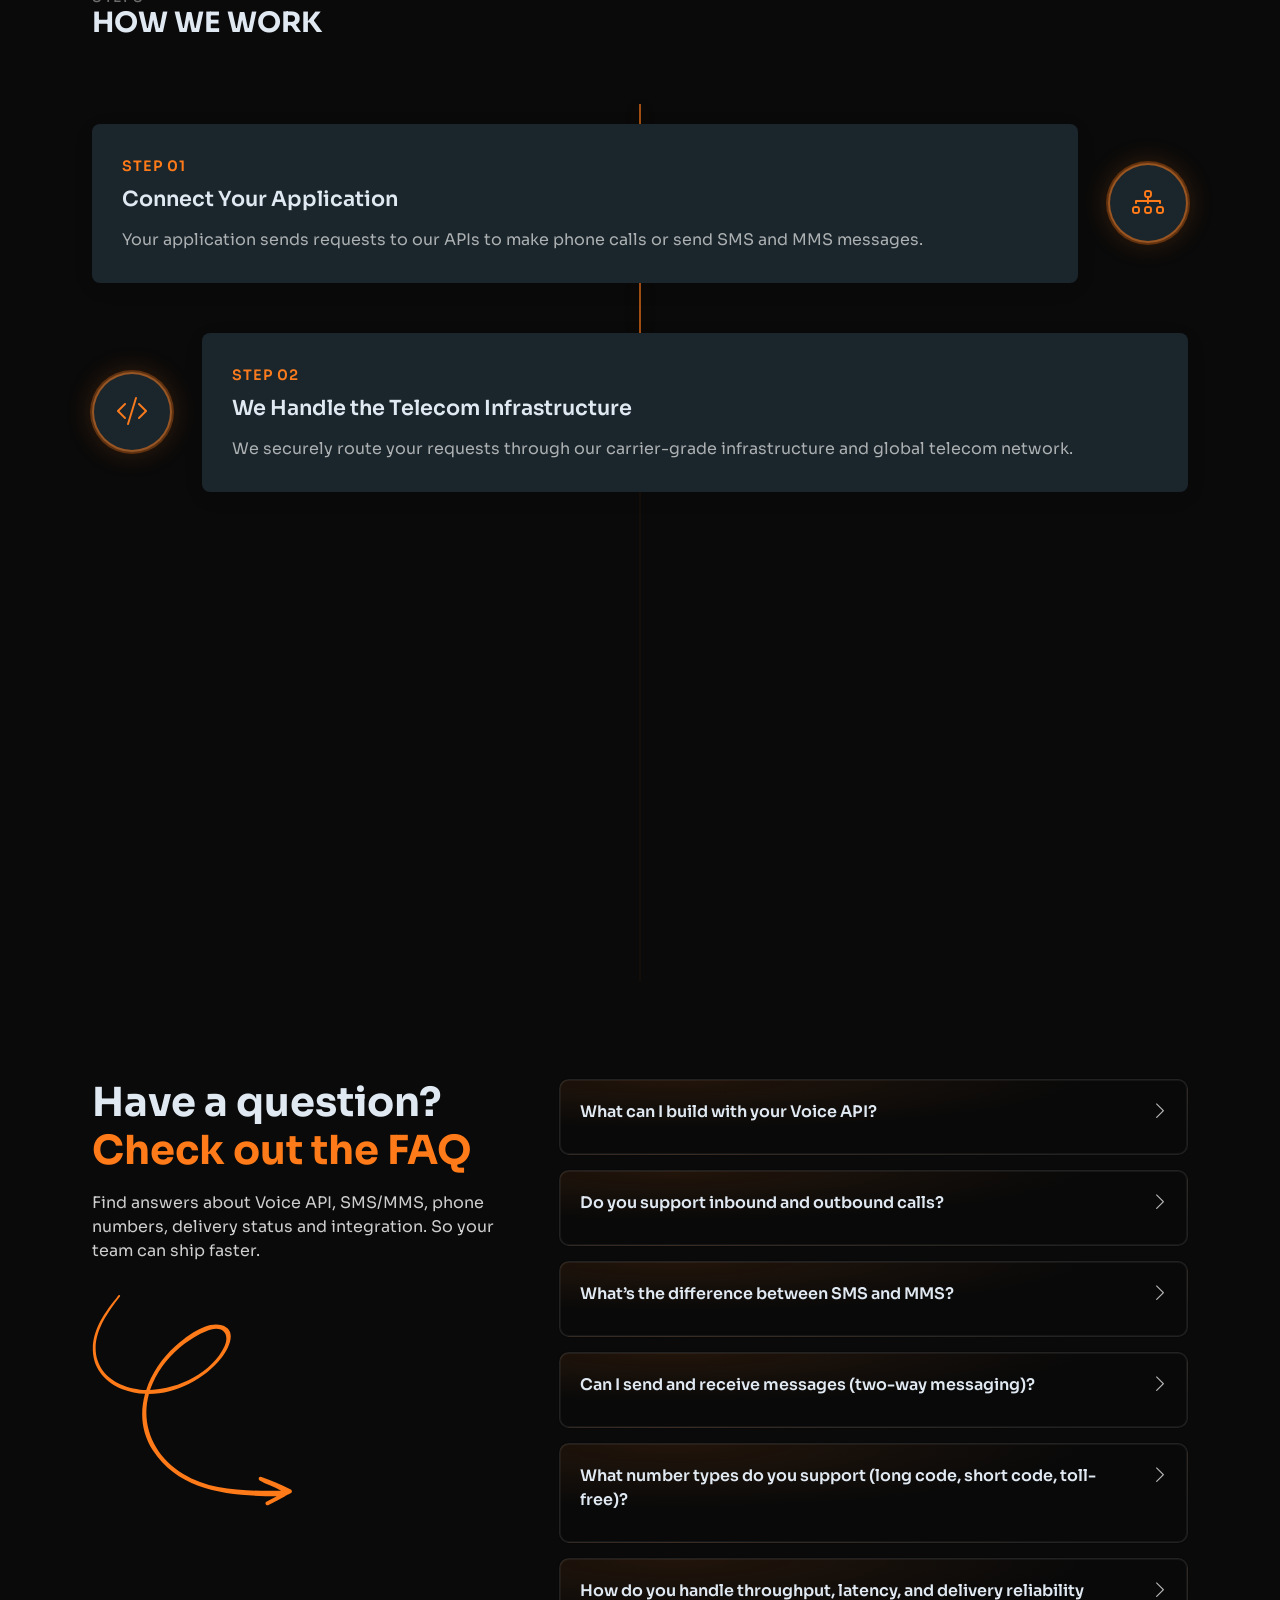
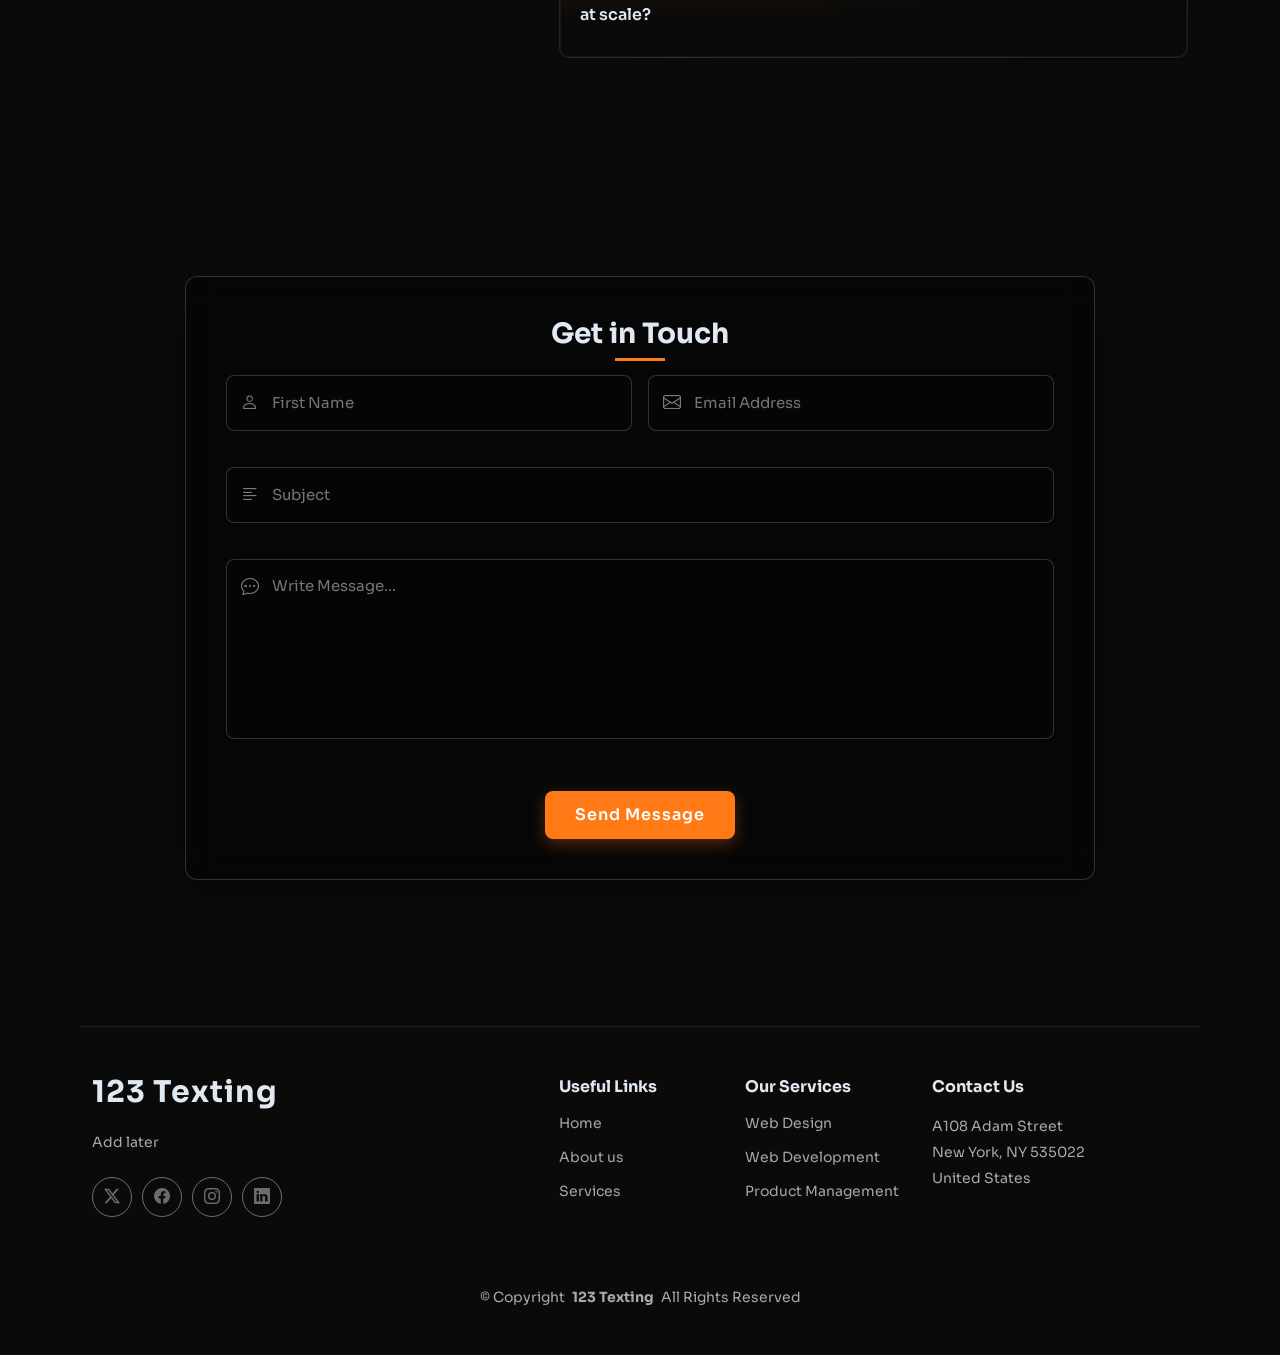
==== commit c93c0dac: "Khiet11thang2lan1" ====
--- a/index.html
+++ b/index.html
@@ -45,7 +45,6 @@
 
 <body class="index-page" style="font-family:'Sora', system-ui, -apple-system, 'Segoe UI', Roboto, Arial, sans-serif;">
 
-
   <header id="header" class="header d-flex align-items-center fixed-top">
     <div class="header-container container-fluid container-xl position-relative d-flex align-items-center justify-content-between">
 
@@ -58,7 +57,7 @@
       <nav id="navmenu" class="navmenu">
         <ul>
           <li><a href="#hero" class="active">Home</a></li>
-          <li><a href="#">Solutions</a></li>
+          <li><a href="#about">Solutions</a></li>
           <li><a href="whychooseus.html">Why Choose us</a></li>
           <li><a href="#">Product</a></li>
           <li><a href="contact.html">Contact</a></li>
@@ -186,7 +185,7 @@
           </div>
 
           <div class="cta-button">
-            <a href="#" class="btn">
+            <a href="#services" class="btn">
               <span>Explore Services</span>
               <i class="bi bi-arrow-right"></i>
             </a>
@@ -195,7 +194,6 @@
       </div>
 
 </section>
-
 
 <!-- CORE PRODUCTS (Sticky “stage” + scroll timeline inside section) -->
 <section class="core-products" id="core-products">
@@ -300,6 +298,9 @@
     </div>
   </div>
 </section>
+
+ 
+
 
          <section id="services" class="services section bg-gray-9ca3af">
  <div class="container" data-aos="fade-right" data-aos-delay="100">
@@ -432,7 +433,7 @@
         <div class="steps-wrapper">
             <div class="steps-line-fill"></div>
 
-          <div class="step-item neo-privacy-card" data-aos="fade-right" data-aos-delay="200">
+          <div class="step-item" data-aos="fade-right" data-aos-delay="200">
             <div class="step-content">
               <div class="step-icon">
                 <i class="bi bi-diagram-3"></i>
@@ -490,59 +491,7 @@
 
     </section><!-- /Steps Section -->
 
-    <!-- About Section -->
-    <section id="about" class="about section" hidden>
-
-      <!-- Section Title -->
-      <div class="container section-title" data-aos="fade-up">
-        <h2>About</h2>
-        <div><span>Learn More</span> <span class="description-title">About Us</span></div>
-      </div><!-- End Section Title -->
-
-      <div class="container">
-
-        <div class="row gx-5 align-items-center">
-          <div class="col-lg-6" data-aos="fade-right" data-aos-delay="200">
-            <div class="about-image position-relative">
-              <img src="assets/img/about/about-portrait-1.webp" class="img-fluid rounded-4 shadow-sm" alt="About Image" loading="lazy">
-              <div class="experience-badge">
-                <span class="years">20+</span>
-                <span class="text">Years of Expertise</span>
-              </div>
-            </div>
-          </div>
-
-          <div class="col-lg-6 mt-4 mt-lg-0" data-aos="fade-left" data-aos-delay="300">
-            <div class="about-content">
-              <h2>Elevating Business Performance Through Innovation</h2>
-              <p class="lead">We focus on crafting bespoke strategies that navigate complexity and deliver tangible results for our clients.</p>
-              <p>Through a blend of sophisticated analytics and creative problem-solving, we empower organizations to thrive in rapidly evolving markets.</p>
-
-              <div class="row g-4 mt-3">
-                <div class="col-md-6" data-aos="zoom-in" data-aos-delay="400">
-                  <div class="feature-item">
-                    <i class="bi bi-check-circle-fill"></i>
-                    <h5>Dedicated Team Support</h5>
-                    <p>Our highly skilled professionals are committed to providing personalized service and impactful solutions on every engagement.</p>
-                  </div>
-                </div>
-                <div class="col-md-6" data-aos="zoom-in" data-aos-delay="450">
-                  <div class="feature-item">
-                    <i class="bi bi-lightbulb-fill"></i>
-                    <h5>Forward-Thinking Approach</h5>
-                    <p>We embrace innovative methodologies to develop unique strategies that drive lasting success.</p>
-                  </div>
-                </div>
-              </div>
-
-              <a href="#" class="btn btn-primary mt-4">Explore Our Services</a>
-            </div>
-          </div>
-        </div>
-      </div>
-
-    </section><!-- /About Section -->
-
+   
     <!-- Faq Section -->
     <section class="faq-9 faq section" id="faq">
 
@@ -708,18 +657,18 @@
         <div class="col-lg-2 col-6 footer-links">
           <h4>Useful Links</h4>
           <ul>
-            <li><a href="#">Later</a></li>
-            <li><a href="#">Later</a></li>
-            <li><a href="#">Later</a></li>
+            <li><a href="#">Home</a></li>
+            <li><a href="#">About us</a></li>
+            <li><a href="#">Services</a></li>
           </ul>
         </div>
 
         <div class="col-lg-2 col-6 footer-links">
           <h4>Our Services</h4>
           <ul>
-            <li><a href="#">Later</a></li>
-            <li><a href="#">Later</a></li>
-            <li><a href="#">Later</a></li>
+            <li><a href="#">Web Design</a></li>
+            <li><a href="#">Web Development</a></li>
+            <li><a href="#">Product Management</a></li>
           </ul>
         </div>
 
--- a/assets/css/main.css
+++ b/assets/css/main.css
@@ -4112,725 +4112,346 @@
 }
 
 /*--------------------------------------------------------------
-# Service Details Section
+# Products Section
 --------------------------------------------------------------*/
-.service-details .swiper-wrapper {
-  height: auto !important;
-}
-
-.service-details .service-header {
-  margin-bottom: 40px;
-}
-
-.service-details .service-header h1 {
-  font-size: 36px;
-  font-weight: 700;
-  margin-bottom: 20px;
-  position: relative;
-}
-
-.service-details .service-header h1:after {
+ .hero-body {
+  margin: 0;
+  font-family: 'Sora', sans-serif;
+  background: #0A0A0A;
+  color: #FFFFFF;
+  overflow-x: hidden;
+}
+
+/* ===== GLOBAL ===== */
+
+.hero-section {
+  padding: 140px 0;
+  position: relative;
+}
+
+.hero-container {
+  width: 1200px;
+  max-width: 92%;
+  margin: auto;
+}
+
+.hero-h1 {
+  font-size: 64px;
+  line-height: 1.05;
+  letter-spacing: -1px;
+}
+
+.hero-.heroh2 {
+  font-size: 48px;
+  letter-spacing: -0.5px;
+  margin-bottom: 60px;
+}
+
+.hero-p {
+  color: #9CA3AF;
+  line-height: 1.8;
+  font-size: 18px;
+}
+
+/* ===== HERO ===== */
+
+.hero {
+  padding-top: 200px;
+  padding-bottom: 180px;
+}
+
+.hero::before {
   content: "";
   position: absolute;
-  bottom: -12px;
-  left: 0;
-  width: 80px;
-  height: 4px;
-  background: var(--accent-color);
-}
-
-.service-details .service-header .service-meta {
-  display: flex;
-  flex-wrap: wrap;
+  width: 600px;
+  height: 600px;
+  background: radial-gradient(circle, rgba(255,122,24,0.25) 0%, transparent 70%);
+  top: 100px;
+  right: -100px;
+  filter: blur(100px);
+  z-index: 0;
+}
+
+.hero-grid {
+  display: grid;
+  grid-template-columns: 1.1fr 1fr;
+  gap: 100px;
+  align-items: center;
+  position: relative;
+  z-index: 2;
+}
+
+.eyebrow {
+  color: #FF7A18;
+  font-size: 14px;
+  letter-spacing: 3px;
+  text-transform: uppercase;
+}
+
+.hero h1 span {
+  color: #FF7A18;
+}
+
+.hero-buttons {
+  margin-top: 40px;
+  display: flex;
   gap: 20px;
-  margin-bottom: 20px;
-  margin-top: 25px;
-}
-
-.service-details .service-header .service-meta span {
-  display: flex;
-  align-items: center;
-  font-size: 15px;
-  color: color-mix(in srgb, var(--default-color), transparent 30%);
-}
-
-.service-details .service-header .service-meta span i {
-  color: var(--accent-color);
-  margin-right: 8px;
-  font-size: 16px;
-}
-
-.service-details .service-header .lead {
-  font-size: 18px;
-  line-height: 1.7;
-  color: color-mix(in srgb, var(--default-color), transparent 15%);
-}
-
-.service-details .service-tabs {
-  margin-bottom: 50px;
-}
-
-.service-details .service-tabs .nav-tabs {
-  border-bottom: 2px solid
-    color-mix(in srgb, var(--heading-color), transparent 90%);
-  margin-bottom: 30px;
-}
-
-.service-details .service-tabs .nav-tabs .nav-item {
-  margin-right: 5px;
-}
-
-.service-details .service-tabs .nav-tabs .nav-link {
-  border: none;
-  border-radius: 0;
-  padding: 12px 20px;
-  font-weight: 600;
-  color: color-mix(in srgb, var(--heading-color), transparent 30%);
-  position: relative;
-  transition: all 0.3s;
-  display: flex;
-  align-items: center;
-}
-
-.service-details .service-tabs .nav-tabs .nav-link i {
-  margin-right: 8px;
-  font-size: 18px;
-}
-
-.service-details .service-tabs .nav-tabs .nav-link:after {
-  content: "";
-  position: absolute;
-  bottom: -2px;
-  left: 0;
-  width: 0;
-  height: 3px;
-  background-color: var(--accent-color);
-  transition: all 0.3s ease;
-}
-
-.service-details .service-tabs .nav-tabs .nav-link:hover {
-  color: var(--heading-color);
-  background-color: transparent;
-}
-
-.service-details .service-tabs .nav-tabs .nav-link:hover:after {
-  width: 30%;
-}
-
-.service-details .service-tabs .nav-tabs .nav-link.active {
-  color: var(--accent-color);
-  background-color: transparent;
-}
-
-.service-details .service-tabs .nav-tabs .nav-link.active:after {
-  width: 100%;
-}
-
-.service-details .service-tabs .tab-content .content-block h3 {
-  font-size: 24px;
-  margin-bottom: 20px;
-  font-weight: 700;
-}
-
-.service-details .service-tabs .tab-content .content-block p {
-  color: color-mix(in srgb, var(--default-color), transparent 20%);
-  margin-bottom: 15px;
-  line-height: 1.7;
-}
-
-.service-details .service-tabs .tab-content img {
-  border-radius: 10px;
-  box-shadow: 0 8px 20px rgba(0, 0, 0, 0.08);
-}
-
-.service-details .service-tabs .tab-content .process-timeline {
-  position: relative;
-  padding-left: 30px;
-}
-
-.service-details .service-tabs .tab-content .process-timeline:before {
-  content: "";
-  position: absolute;
-  top: 10px;
-  bottom: 10px;
-  left: 15px;
-  width: 2px;
-  background: color-mix(in srgb, var(--accent-color), transparent 80%);
-}
-
-.service-details .service-tabs .tab-content .process-timeline .timeline-item {
-  position: relative;
-  padding-bottom: 35px;
-}
-
-.service-details
-  .service-tabs
-  .tab-content
-  .process-timeline
-  .timeline-item:last-child {
-  padding-bottom: 0;
-}
-
-.service-details
-  .service-tabs
-  .tab-content
-  .process-timeline
-  .timeline-item
-  .timeline-marker {
-  position: absolute;
-  left: -30px;
-  top: -5px;
-  width: 32px;
-  height: 32px;
-  background-color: var(--accent-color);
-  color: var(--contrast-color);
-  border-radius: 50%;
-  display: flex;
-  align-items: center;
-  justify-content: center;
-  font-weight: 700;
-  font-size: 14px;
-  z-index: 2;
-}
-
-.service-details
-  .service-tabs
-  .tab-content
-  .process-timeline
-  .timeline-item
-  .timeline-content {
-  padding-left: 10px;
-}
-
-.service-details
-  .service-tabs
-  .tab-content
-  .process-timeline
-  .timeline-item
-  .timeline-content
-  h4 {
-  font-size: 20px;
-  font-weight: 700;
-  margin-bottom: 10px;
-}
-
-.service-details
-  .service-tabs
-  .tab-content
-  .process-timeline
-  .timeline-item
-  .timeline-content
-  p {
-  color: color-mix(in srgb, var(--default-color), transparent 20%);
-  line-height: 1.6;
-}
-
-.service-details .service-tabs .tab-content .benefit-card {
-  background-color: var(--surface-color);
-  border-radius: 12px;
-  padding: 30px;
-  transition: all 0.3s ease;
-  height: 100%;
-  box-shadow: 0 5px 15px rgba(0, 0, 0, 0.04);
+}
+
+.voice-highlights {
+  background: #0A0A0A;
+  padding: 120px 0;
+}
+
+.highlight-grid {
+  display: grid;
+  grid-template-columns: repeat(2, 1fr);
+  gap: 40px;
+}
+
+.highlight-card {
   position: relative;
   overflow: hidden;
-}
-
-.service-details .service-tabs .tab-content .benefit-card:before {
+  background: #111;
+  border: 1px solid #1f1f1f;
+  padding: 50px;
+  opacity: 0;
+  transform: translateY(40px);
+  transition: all 0.8s cubic-bezier(.16,1,.3,1);
+}
+
+/* Orange fill layer */
+.highlight-card::before {
   content: "";
   position: absolute;
   bottom: 0;
   left: 0;
   width: 100%;
-  height: 3px;
-  background: var(--accent-color);
-  transform: scaleX(0);
-  transform-origin: right;
-  transition: transform 0.5s ease;
-}
-
-.service-details .service-tabs .tab-content .benefit-card:hover {
-  transform: translateY(-8px);
-  box-shadow: 0 15px 30px rgba(0, 0, 0, 0.08);
-}
-
-.service-details .service-tabs .tab-content .benefit-card:hover:before {
-  transform: scaleX(1);
-  transform-origin: left;
-}
-
-.service-details .service-tabs .tab-content .benefit-card:hover .benefit-icon {
-  transform: rotateY(180deg);
-  background-color: var(--accent-color);
-}
-
-.service-details
-  .service-tabs
-  .tab-content
-  .benefit-card:hover
-  .benefit-icon
-  i {
-  color: var(--contrast-color);
-}
-
-.service-details .service-tabs .tab-content .benefit-card .benefit-icon {
-  width: 60px;
-  height: 60px;
-  border-radius: 12px;
-  background-color: color-mix(in srgb, var(--accent-color), transparent 90%);
-  display: flex;
-  align-items: center;
-  justify-content: center;
-  margin-bottom: 20px;
-  transition: all 0.5s ease;
-}
-
-.service-details .service-tabs .tab-content .benefit-card .benefit-icon i {
+  height: 0%;
+  background: #FF7A18;
+  transition: height 0.8s cubic-bezier(.16,1,.3,1);
+  z-index: 0;
+}
+
+.highlight-card h3 {
+  position: relative;
+  z-index: 2;
   font-size: 28px;
-  color: var(--accent-color);
-  transition: all 0.5s ease;
-}
-
-.service-details .service-tabs .tab-content .benefit-card h4 {
-  font-size: 18px;
-  font-weight: 700;
-  margin-bottom: 12px;
-}
-
-.service-details .service-tabs .tab-content .benefit-card p {
-  color: color-mix(in srgb, var(--default-color), transparent 20%);
-  margin-bottom: 0;
-}
-
-.service-details .service-gallery h3 {
-  font-size: 26px;
-  margin-bottom: 25px;
-  font-weight: 700;
-}
-
-.service-details .service-gallery .service-details-slider {
-  margin-bottom: 40px;
-  padding-bottom: 40px;
-}
-
-.service-details .service-gallery .service-details-slider .portfolio-item {
-  position: relative;
-  border-radius: 12px;
-  overflow: hidden;
-  box-shadow: 0 8px 25px rgba(0, 0, 0, 0.08);
-}
-
-.service-details
-  .service-gallery
-  .service-details-slider
-  .portfolio-item:hover
-  .portfolio-info {
+  transition: color 0.4s ease;
+}
+
+/* Active state when scrolled into view */
+.highlight-card.active {
   opacity: 1;
   transform: translateY(0);
 }
 
-.service-details .service-gallery .service-details-slider .portfolio-item img {
-  border-radius: 12px;
-  transition: all 0.4s ease;
-}
-
-.service-details
-  .service-gallery
-  .service-details-slider
-  .portfolio-item
-  .portfolio-info {
+.highlight-card.active::before {
+  height: 100%;
+}
+
+.highlight-card.active h3 {
+  color: #000;
+}
+
+.btn-primary {
+  background: linear-gradient(135deg,#FF7A18,#ff8c30);
+  padding: 16px 34px;
+  border-radius: 10px;
+  color: white;
+  font-weight: 600;
+  text-decoration: none;
+  transition: all .3s ease;
+  box-shadow: 0 10px 40px rgba(255,122,24,0.3);
+}
+
+.btn-primary:hover {
+  transform: translateY(-4px);
+  box-shadow: 0 20px 60px rgba(255,122,24,0.4);
+}
+
+.btn-secondary {
+  border: 1px solid rgba(255,255,255,0.15);
+  padding: 16px 34px;
+  border-radius: 10px;
+  color: white;
+  text-decoration: none;
+}
+
+/* ===== CODE CARD ===== */
+
+.code-card {
+  background: rgba(20,20,20,0.8);
+  backdrop-filter: blur(10px);
+  padding: 50px;
+  border-radius: 20px;
+  border: 1px solid rgba(255,255,255,0.05);
+  box-shadow: 
+    0 50px 120px rgba(0,0,0,0.8),
+    0 0 60px rgba(255,122,24,0.1);
+  transition: all .4s ease;
+}
+
+.code-card:hover {
+  transform: translateY(-8px);
+  box-shadow: 
+    0 70px 160px rgba(0,0,0,0.9),
+    0 0 80px rgba(255,122,24,0.2);
+}
+
+.code-card pre {
+  margin: 0;
+  font-size: 15px;
+  color: #FF7A18;
+}
+
+/* ===== SECTION DIVIDER ===== */
+
+section::after {
+  content: "";
   position: absolute;
   bottom: 0;
-  left: 0;
-  right: 0;
-  background: linear-gradient(
-    0deg,
-    rgba(0, 0, 0, 0.7) 0%,
-    rgba(0, 0, 0, 0) 100%
-  );
-  padding: 30px 20px 20px;
-  opacity: 0;
-  transform: translateY(20px);
+  left: 5%;
+  width: 90%;
+  height: 1px;
+  background: linear-gradient(to right, transparent, rgba(255,255,255,0.08), transparent);
+}
+
+/* ===== GRID SECTIONS ===== */
+
+.cap-grid,
+.use-grid,
+.infra-grid {
+  display: grid;
+  grid-template-columns: repeat(4,1fr);
+  gap: 40px;
+}
+
+/* ===== CARDS ===== */
+
+.cap-card,
+.use-card,
+.infra-grid div {
+  background: rgba(20,20,20,0.7);
+  padding: 40px;
+  border-radius: 18px;
+  border: 1px solid rgba(255,255,255,0.04);
+  transition: all .3s ease;
+}
+
+.cap-card:hover,
+.use-card:hover,
+.infra-grid div:hover {
+  border-color: #FF7A18;
+  transform: translateY(-6px);
+  box-shadow: 0 30px 80px rgba(255,122,24,0.15);
+}
+
+.cap-card h3,
+.use-card h3 {
+  margin-bottom: 10px;
+}
+
+/* ============================= */
+/* PRO CTA SECTION */
+/* ============================= */
+
+.voice-cta-pro {
+  position: relative;
+  padding: 140px 20px;
+  text-align: center;
+  background: radial-gradient(circle at 50% 0%, rgba(255,122,24,0.15), transparent 60%),
+              #0A0A0A;
+  overflow: hidden;
+}
+
+/* subtle grid like Telnyx */
+.cta-grid {
+  position: absolute;
+  inset: 0;
+  background-image: 
+    linear-gradient(rgba(255,255,255,0.03) 1px, transparent 1px),
+    linear-gradient(90deg, rgba(255,255,255,0.03) 1px, transparent 1px);
+  background-size: 40px 40px;
+  pointer-events: none;
+}
+
+/* glow effect */
+.cta-glow {
+  position: absolute;
+  top: -100px;
+  left: 50%;
+  transform: translateX(-50%);
+  width: 800px;
+  height: 400px;
+  background: radial-gradient(circle, rgba(255,122,24,0.3), transparent 70%);
+  filter: blur(80px);
+  opacity: 0.6;
+}
+
+/* content */
+.cta-content {
+  position: relative;
+  z-index: 2;
+  max-width: 800px;
+  margin: 0 auto;
+}
+
+.voice-cta-pro h2 {
+  font-size: 48px;
+  font-weight: 600;
+  color: #FFFFFF;
+  margin-bottom: 24px;
+  letter-spacing: -1px;
+}
+
+.voice-cta-pro p {
+  font-size: 18px;
+  color: #9CA3AF;
+  margin-bottom: 40px;
+}
+
+/* buttons */
+.cta-actions {
+  display: flex;
+  justify-content: center;
+  gap: 20px;
+  flex-wrap: wrap;
+}
+
+/* Primary */
+.btn-primary {
+  background: #FF7A18;
+  color: #0A0A0A;
+  padding: 16px 32px;
+  border-radius: 10px;
+  font-weight: 600;
+  text-decoration: none;
   transition: all 0.3s ease;
-  border-bottom-left-radius: 12px;
-  border-bottom-right-radius: 12px;
-}
-
-.service-details
-  .service-gallery
-  .service-details-slider
-  .portfolio-item
-  .portfolio-info
-  h5 {
-  color: var(--contrast-color);
-  font-weight: 700;
-  margin-bottom: 5px;
-}
-
-.service-details
-  .service-gallery
-  .service-details-slider
-  .portfolio-item
-  .portfolio-info
-  p {
-  color: color-mix(in srgb, var(--contrast-color), transparent 20%);
-  margin: 0;
-  font-size: 14px;
-}
-
-.service-details .service-gallery .service-details-slider .swiper-pagination {
-  padding-top: 5px;
-  bottom: 0;
-}
-
-.service-details
-  .service-gallery
-  .service-details-slider
-  .swiper-pagination
-  .swiper-pagination-bullet {
-  width: 10px;
-  height: 10px;
-  background-color: color-mix(in srgb, var(--accent-color), transparent 70%);
-  opacity: 1;
-}
-
-.service-details
-  .service-gallery
-  .service-details-slider
-  .swiper-pagination
-  .swiper-pagination-bullet.swiper-pagination-bullet-active {
-  width: 25px;
-  border-radius: 5px;
-  background-color: var(--accent-color);
-}
-
-.service-details .service-sidebar {
-  position: sticky;
-  top: 100px;
-}
-
-.service-details .service-sidebar .action-card {
-  background: linear-gradient(
-    135deg,
-    var(--accent-color) 0%,
-    color-mix(in srgb, var(--accent-color), black 20%) 100%
-  );
-  border-radius: 15px;
-  padding: 35px 30px;
-  color: var(--contrast-color);
-  margin-bottom: 30px;
-  position: relative;
-  overflow: hidden;
-  box-shadow: 0 10px 30px rgba(0, 0, 0, 0.15);
-  text-align: center;
-}
-
-.service-details .service-sidebar .action-card:before {
-  content: "";
-  position: absolute;
-  top: -50px;
-  right: -50px;
-  width: 100px;
-  height: 100px;
-  border-radius: 50%;
-  background: rgba(255, 255, 255, 0.1);
-  z-index: 1;
-}
-
-.service-details .service-sidebar .action-card:after {
-  content: "";
-  position: absolute;
-  bottom: -40px;
-  left: -40px;
-  width: 80px;
-  height: 80px;
-  border-radius: 50%;
-  background: rgba(255, 255, 255, 0.08);
-  z-index: 1;
-}
-
-.service-details .service-sidebar .action-card h3 {
-  color: var(--contrast-color);
-  font-size: 24px;
-  font-weight: 700;
-  margin-bottom: 15px;
-}
-
-.service-details .service-sidebar .action-card p {
-  margin-bottom: 25px;
-  opacity: 0.9;
-}
-
-.service-details .service-sidebar .action-card .btn-primary {
-  background-color: var(--contrast-color);
-  color: var(--accent-color);
-  border: none;
-  border-radius: 8px;
-  padding: 12px 25px;
-  font-weight: 600;
-  display: inline-block;
+  box-shadow: 0 10px 30px rgba(255,122,24,0.35);
+}
+
+.btn-primary:hover {
+  transform: translateY(-4px);
+  box-shadow: 0 15px 40px rgba(255,122,24,0.5);
+}
+
+/* Secondary */
+.btn-secondary {
+  border: 1px solid rgba(255,255,255,0.2);
+  color: #FFFFFF;
+  padding: 16px 32px;
+  border-radius: 10px;
+  text-decoration: none;
   transition: all 0.3s ease;
 }
 
-.service-details .service-sidebar .action-card .btn-primary:hover {
-  transform: translateY(-3px);
-  box-shadow: 0 10px 20px rgba(0, 0, 0, 0.15);
-}
-
-.service-details .service-sidebar .action-card .guarantee {
-  display: block;
-  margin-top: 20px;
-  font-size: 14px;
-  opacity: 0.8;
-}
-
-.service-details .service-sidebar .action-card .guarantee i {
-  margin-right: 5px;
-}
-
-.service-details .service-sidebar .service-features-list {
-  background-color: var(--surface-color);
-  border-radius: 15px;
-  padding: 30px;
-  margin-bottom: 30px;
-  box-shadow: 0 5px 25px rgba(0, 0, 0, 0.05);
-}
-
-.service-details .service-sidebar .service-features-list h4 {
-  font-size: 20px;
-  font-weight: 700;
-  margin-bottom: 25px;
-  padding-bottom: 15px;
-  border-bottom: 2px solid
-    color-mix(in srgb, var(--heading-color), transparent 90%);
-}
-
-.service-details .service-sidebar .service-features-list ul {
-  list-style: none;
-  padding: 0;
-  margin: 0;
-}
-
-.service-details .service-sidebar .service-features-list ul li {
-  display: flex;
-  align-items: flex-start;
-  margin-bottom: 25px;
-}
-
-.service-details .service-sidebar .service-features-list ul li:last-child {
-  margin-bottom: 0;
-}
-
-.service-details .service-sidebar .service-features-list ul li i {
-  flex-shrink: 0;
-  background-color: color-mix(in srgb, var(--accent-color), transparent 90%);
-  color: var(--accent-color);
-  width: 42px;
-  height: 42px;
-  border-radius: 8px;
-  display: flex;
-  align-items: center;
-  justify-content: center;
-  font-size: 20px;
-  margin-right: 15px;
-}
-
-.service-details .service-sidebar .service-features-list ul li div {
-  flex: 1;
-}
-
-.service-details .service-sidebar .service-features-list ul li div h5 {
-  font-size: 16px;
-  font-weight: 700;
-  margin-bottom: 5px;
-}
-
-.service-details .service-sidebar .service-features-list ul li div p {
-  color: color-mix(in srgb, var(--default-color), transparent 25%);
-  margin: 0;
-  font-size: 14px;
-}
-
-.service-details .service-sidebar .testimonial-card {
-  background-color: var(--surface-color);
-  border-radius: 15px;
-  padding: 30px;
-  margin-bottom: 30px;
-  box-shadow: 0 5px 25px rgba(0, 0, 0, 0.05);
-}
-
-.service-details .service-sidebar .testimonial-card .testimonial-header {
-  display: flex;
-  justify-content: space-between;
-  align-items: center;
-  margin-bottom: 20px;
-}
-
-.service-details .service-sidebar .testimonial-card .testimonial-header i {
-  font-size: 36px;
-  color: var(--accent-color);
-  opacity: 0.3;
-}
-
-.service-details
-  .service-sidebar
-  .testimonial-card
-  .testimonial-header
-  .rating {
-  display: flex;
-}
-
-.service-details
-  .service-sidebar
-  .testimonial-card
-  .testimonial-header
-  .rating
-  i {
-  color: #ffd700;
-  font-size: 16px;
-  opacity: 1;
-  margin-left: 2px;
-}
-
-.service-details .service-sidebar .testimonial-card .testimonial-text {
-  font-style: italic;
-  line-height: 1.7;
-  margin-bottom: 20px;
-  color: color-mix(in srgb, var(--default-color), transparent 15%);
-}
-
-.service-details .service-sidebar .testimonial-card .client-info {
-  display: flex;
-  align-items: center;
-}
-
-.service-details .service-sidebar .testimonial-card .client-info .client-image {
-  width: 50px;
-  height: 50px;
-  border-radius: 50%;
-  object-fit: cover;
-  margin-right: 15px;
-}
-
-.service-details
-  .service-sidebar
-  .testimonial-card
-  .client-info
-  .client-details
-  h5 {
-  font-size: 16px;
-  font-weight: 700;
-  margin: 0 0 5px;
-}
-
-.service-details
-  .service-sidebar
-  .testimonial-card
-  .client-info
-  .client-details
-  span {
-  font-size: 14px;
-  color: color-mix(in srgb, var(--default-color), transparent 30%);
-}
-
-.service-details .service-sidebar .contact-info {
-  background-color: var(--surface-color);
-  border-radius: 15px;
-  padding: 30px;
-  box-shadow: 0 5px 25px rgba(0, 0, 0, 0.05);
-}
-
-.service-details .service-sidebar .contact-info h4 {
-  font-size: 20px;
-  font-weight: 700;
-  margin-bottom: 25px;
-}
-
-.service-details .service-sidebar .contact-info .contact-method {
-  display: flex;
-  align-items: flex-start;
-  margin-bottom: 20px;
-}
-
-.service-details .service-sidebar .contact-info .contact-method:last-child {
-  margin-bottom: 0;
-}
-
-.service-details .service-sidebar .contact-info .contact-method i {
-  flex-shrink: 0;
-  width: 40px;
-  height: 40px;
-  border-radius: 50%;
-  background-color: color-mix(in srgb, var(--accent-color), transparent 90%);
-  color: var(--accent-color);
-  display: flex;
-  align-items: center;
-  justify-content: center;
-  font-size: 18px;
-  margin-right: 15px;
-}
-
-.service-details .service-sidebar .contact-info .contact-method div {
-  flex: 1;
-}
-
-.service-details .service-sidebar .contact-info .contact-method div span {
-  display: block;
-  font-size: 14px;
-  color: color-mix(in srgb, var(--default-color), transparent 30%);
-  margin-bottom: 5px;
-}
-
-.service-details .service-sidebar .contact-info .contact-method div p {
-  margin: 0;
-  font-weight: 600;
-  color: var(--heading-color);
-}
-
-@media (max-width: 991px) {
-  .service-details .service-sidebar {
-    position: relative;
-    top: 0;
-    margin-bottom: 40px;
-  }
-
-  .service-details .service-header h1 {
-    font-size: 30px;
-  }
-}
-
-@media (max-width: 767px) {
-  .service-details .service-tabs .nav-tabs {
-    flex-wrap: nowrap;
-    overflow-x: auto;
-  }
-
-  .service-details .service-tabs .nav-tabs .nav-link {
-    white-space: nowrap;
-    padding: 10px 15px;
-    font-size: 14px;
-  }
-
-  .service-details .service-tabs .nav-tabs .nav-link i {
-    font-size: 16px;
-  }
-
-  .service-details .service-header h1 {
-    font-size: 26px;
-  }
-
-  .service-details .service-header .service-meta {
-    gap: 15px;
-  }
-
-  .service-details .service-header .service-meta span {
-    font-size: 14px;
-  }
-
-  .service-details .service-header .lead {
-    font-size: 16px;
-  }
-}
+.btn-secondary:hover {
+  border-color: #FF7A18;
+  color: #FF7A18;
+}
+
+
 
 /*--------------------------------------------------------------
 # Starter Section Section
@@ -5595,6 +5216,28 @@
 /* ===== WHY CHOOSE US – polish like your screenshot ===== */
 :root{ --accent:#FF7A18; }
 
+/* HERO */
+.why-hero{
+  position: relative;
+  overflow: hidden;
+  padding: 90px 0 40px;
+  /* nền tối + cam lan rộng như ảnh */
+  background:
+    radial-gradient(900px 520px at 12% 30%, rgba(255,122,24,0.38), transparent 60%),
+    radial-gradient(700px 420px at 88% 10%, rgba(255,122,24,0.18), transparent 55%),
+    radial-gradient(900px 520px at 50% 80%, rgba(0,0,0,0.55), transparent 60%);
+}
+
+.why-hero .container{ position: relative; z-index: 2; }
+
+.why-eyebrow{
+  color: var(--accent);
+  font-weight: 800;
+  letter-spacing: .18em;
+  text-transform: uppercase;
+  font-size: 12px;
+}
+
 /* headline giống ảnh: to, chắc, đậm */
 .why-title{
   font-size: 64px;
@@ -5635,26 +5278,55 @@
   filter: blur(0px);
 }
 
-.why-hero{
-  position: relative;
-  overflow: hidden;
-  padding: 90px 0 40px;
-
-  /* nền đen */
-  background:
-    radial-gradient(900px 520px at 12% 30%, rgba(255,122,24,0.18), transparent 60%), /* cam nhẹ */
-    radial-gradient(700px 420px at 88% 10%, rgba(255,122,24,0.10), transparent 55%), /* cam nhẹ */
-    radial-gradient(900px 520px at 50% 80%, rgba(255,255,255,0.04), transparent 60%), /* highlight nhẹ */
-    linear-gradient(to bottom, #05070a 0%, #05070a 100%); /* nền đen đặc */
-}
-
+/* glow phụ dưới hero */
+.why-hero-glow{
+  position:absolute;
+  inset:auto auto -520px -520px;
+  width: 900px;
+  height: 900px;
+  background: radial-gradient(circle at 35% 35%, rgba(255,122,24,0.28), transparent 60%);
+  filter: blur(18px);
+  pointer-events:none;
+  z-index: 0;
+}
 
 /* REASONS spacing */
 .why-reasons{
   padding: 40px 0 70px;
 }
 
-
+/* Cards giống vibe ảnh: border trắng mờ, nền đen blur */
+.why-card{
+  position: relative;
+  overflow: hidden;
+  padding: 22px 22px 18px;
+  border-radius: 16px;
+  background: rgba(0,0,0,0.36);
+  border: 1px solid rgba(255,255,255,0.18);
+  backdrop-filter: blur(14px);
+  -webkit-backdrop-filter: blur(14px);
+  box-shadow: 0 12px 40px rgba(0,0,0,0.45);
+}
+
+.why-card:hover{
+  border-color: rgba(255,255,255,0.28);
+  transform: translateY(-1px);
+  transition: .18s ease;
+}
+
+/* badge như ảnh (viền cam, tối) */
+.why-badge{
+  width: 36px;
+  height: 36px;
+  border-radius: 999px;
+  display:flex;
+  align-items:center;
+  justify-content:center;
+  font-weight: 800;
+  color: var(--accent);
+  border: 1px solid rgba(255,122,24,0.45);
+  background: rgba(0,0,0,0.30);
+}
 
 /* title trong card */
 .why-card h3{
@@ -5672,6 +5344,29 @@
   line-height: 1.7;
 }
 
+/* divider & meta */
+.why-divider{
+  height:1px;
+  background: rgba(255,255,255,0.10);
+  margin: 10px 0 12px;
+}
+.why-meta-title{
+  color: var(--accent);
+  font-weight: 800;
+  font-size: 12px;
+  letter-spacing: .12em;
+  text-transform: uppercase;
+  margin-bottom: 8px;
+}
+.why-list{
+  margin:0;
+  padding-left: 18px;
+  color: rgba(255,255,255,0.62);
+  font-size: 13px;
+  line-height: 1.75;
+}
+.why-list li{ margin: 6px 0; }
+.why-list li::marker{ color: var(--accent); }
 
 /* highlight card (active) có glow cam nhẹ */
 .why-card-active{
@@ -5710,7 +5405,7 @@
   font-size: 52px;
   font-weight: 800;
   letter-spacing: -0.02em;
-
+  margin: 0;
 }
 .why-cta-box h2 .accent{ color: var(--accent); }
 .why-cta-box p{
@@ -5734,191 +5429,3 @@
 }
 
 
-/* ====== WHY CARDS: nâng cấp look ====== */
-.why-card{
-  position: relative;
-  border-radius: 18px;
-  padding: 28px;
-  background:
-    radial-gradient(900px 260px at 12% 0%, rgba(255,122,24,.10), transparent 55%),
-    linear-gradient(180deg, rgba(255,255,255,.06), rgba(255,255,255,.02));
-  border: 1px solid rgba(255,255,255,.10);
-  box-shadow: 0 18px 60px rgba(0,0,0,.45);
-  overflow: hidden;
-  transition: transform .25s ease, box-shadow .25s ease, border-color .25s ease;
-}
-
-/* viền gradient “xịn” */
-.why-card::before{
-  content:"";
-  position:absolute;
-  inset: 0;
-  padding: 1px;
-  border-radius: 18px;
-  background: linear-gradient(135deg, rgba(255,122,24,.55), rgba(255,255,255,.12), rgba(0,0,0,0));
-  -webkit-mask:
-    linear-gradient(#000 0 0) content-box,
-    linear-gradient(#000 0 0);
-  -webkit-mask-composite: xor;
-          mask-composite: exclude;
-  pointer-events:none;
-  opacity: .55;
-}
-
-.why-card:hover{
-  transform: translateY(-6px);
-  border-color: rgba(255,122,24,.28);
-  box-shadow: 0 26px 80px rgba(0,0,0,.55);
-}
-
-/* badge số làm “nổi” hơn */
-.why-badge{
-  width: 44px;
-  height: 44px;
-  border-radius: 999px;
-  display:flex;
-  align-items:center;
-  justify-content:center;
-  font-weight: 800;
-  letter-spacing: .5px;
-  color: #FF7A18;
-  background: rgba(255,122,24,.12);
-  border: 1px solid rgba(255,122,24,.35);
-  box-shadow: 0 10px 25px rgba(255,122,24,.15);
-}
-
-/* top row: title + badge gọn và cân */
-.why-card-top{
-  display:flex;
-  align-items:center;
-  gap: 14px;
-  margin-bottom: 8px;
-}
-
-.why-card h3{
-  margin: 0;
-  font-size: 26px; /* tăng nhẹ */
-  line-height: 1.2;
-}
-
-/* desc rõ hơn */
-.why-desc{
-  color: rgba(255,255,255,.72);
-  margin: 6px 0 14px;
-}
-
-/* divider đẹp hơn */
-.why-divider{
-  height:1px;
-  background: linear-gradient(90deg, rgba(255,122,24,.35), rgba(255,255,255,.08), rgba(0,0,0,0));
-  margin: 16px 0 14px;
-}
-
-/* meta title */
-.why-meta-title{
-  color: rgba(255,122,24,.95);
-  text-transform: uppercase;
-  letter-spacing: .12em;
-  font-weight: 800;
-  font-size: 12px;
-  margin-bottom: 10px;
-}
-
-/* list có icon check + 2 cột trên màn rộng */
-.why-list{
-  list-style: none;
-  padding: 0;
-  margin: 0;
-  display: grid;
-  grid-template-columns: 1fr;   /* mobile */
-  gap: 10px 18px;
-}
-
-@media (min-width: 992px){
-  .why-card-active .why-list{
-    grid-template-columns: 1fr 1fr; /* card lớn: 2 cột */
-  }
-  .why-card:not(.why-card-active) .why-list{
-    grid-template-columns: 1fr;     /* card nhỏ: 1 cột */
-  }
-}
-
-.why-list li{
-  position: relative;
-  padding-left: 26px;
-  color: rgba(255,255,255,.72);
-  line-height: 1.55;
-}
-
-.why-list li::before{
-  content: "✓";
-  position:absolute;
-  left: 0;
-  top: 0;
-  color: #FF7A18;
-  font-weight: 900;
-  opacity: .95;
-}
-
-/* card active: nổi bật hơn xíu */
-.why-card-active{
-  border-color: rgba(255,122,24,.30);
-  background:
-    radial-gradient(1200px 320px at 12% 0%, rgba(255,122,24,.14), transparent 55%),
-    linear-gradient(180deg, rgba(255,255,255,.07), rgba(255,255,255,.02));
-}
-
-
-/* Steps giống FAQ card */
-#steps .steps-wrapper{
-  gap: 18px;               /* nếu wrapper đang display:flex/column */
-}
-
-#steps .step-item.neo-privacy-card{
-  padding: 18px 18px;
-  border-radius: 16px;
-}
-
-#steps .step-content{
-  display: flex;
-  align-items: flex-start;
-  gap: 14px;
-}
-
-#steps .step-icon{
-  width: 44px;
-  height: 44px;
-  border-radius: 999px;
-  display: flex;
-  align-items: center;
-  justify-content: center;
-  background: rgba(255,122,24,.10);
-  border: 1px solid rgba(255,122,24,.30);
-  flex: 0 0 auto;
-}
-
-#steps .step-icon i{
-  font-size: 20px;
-  color: #FF7A18;
-}
-
-#steps .step-number{
-  color: rgba(255,122,24,.95);
-  font-weight: 800;
-  letter-spacing: .12em;
-  text-transform: uppercase;
-  font-size: 12px;
-  display: inline-block;
-  margin-bottom: 6px;
-}
-
-#steps .step-info h3{
-  margin: 0 0 6px 0;
-}
-
-#steps .step-info p{
-  margin: 0;
-  color: rgba(255,255,255,.72);
-  line-height: 1.7;
-}
-
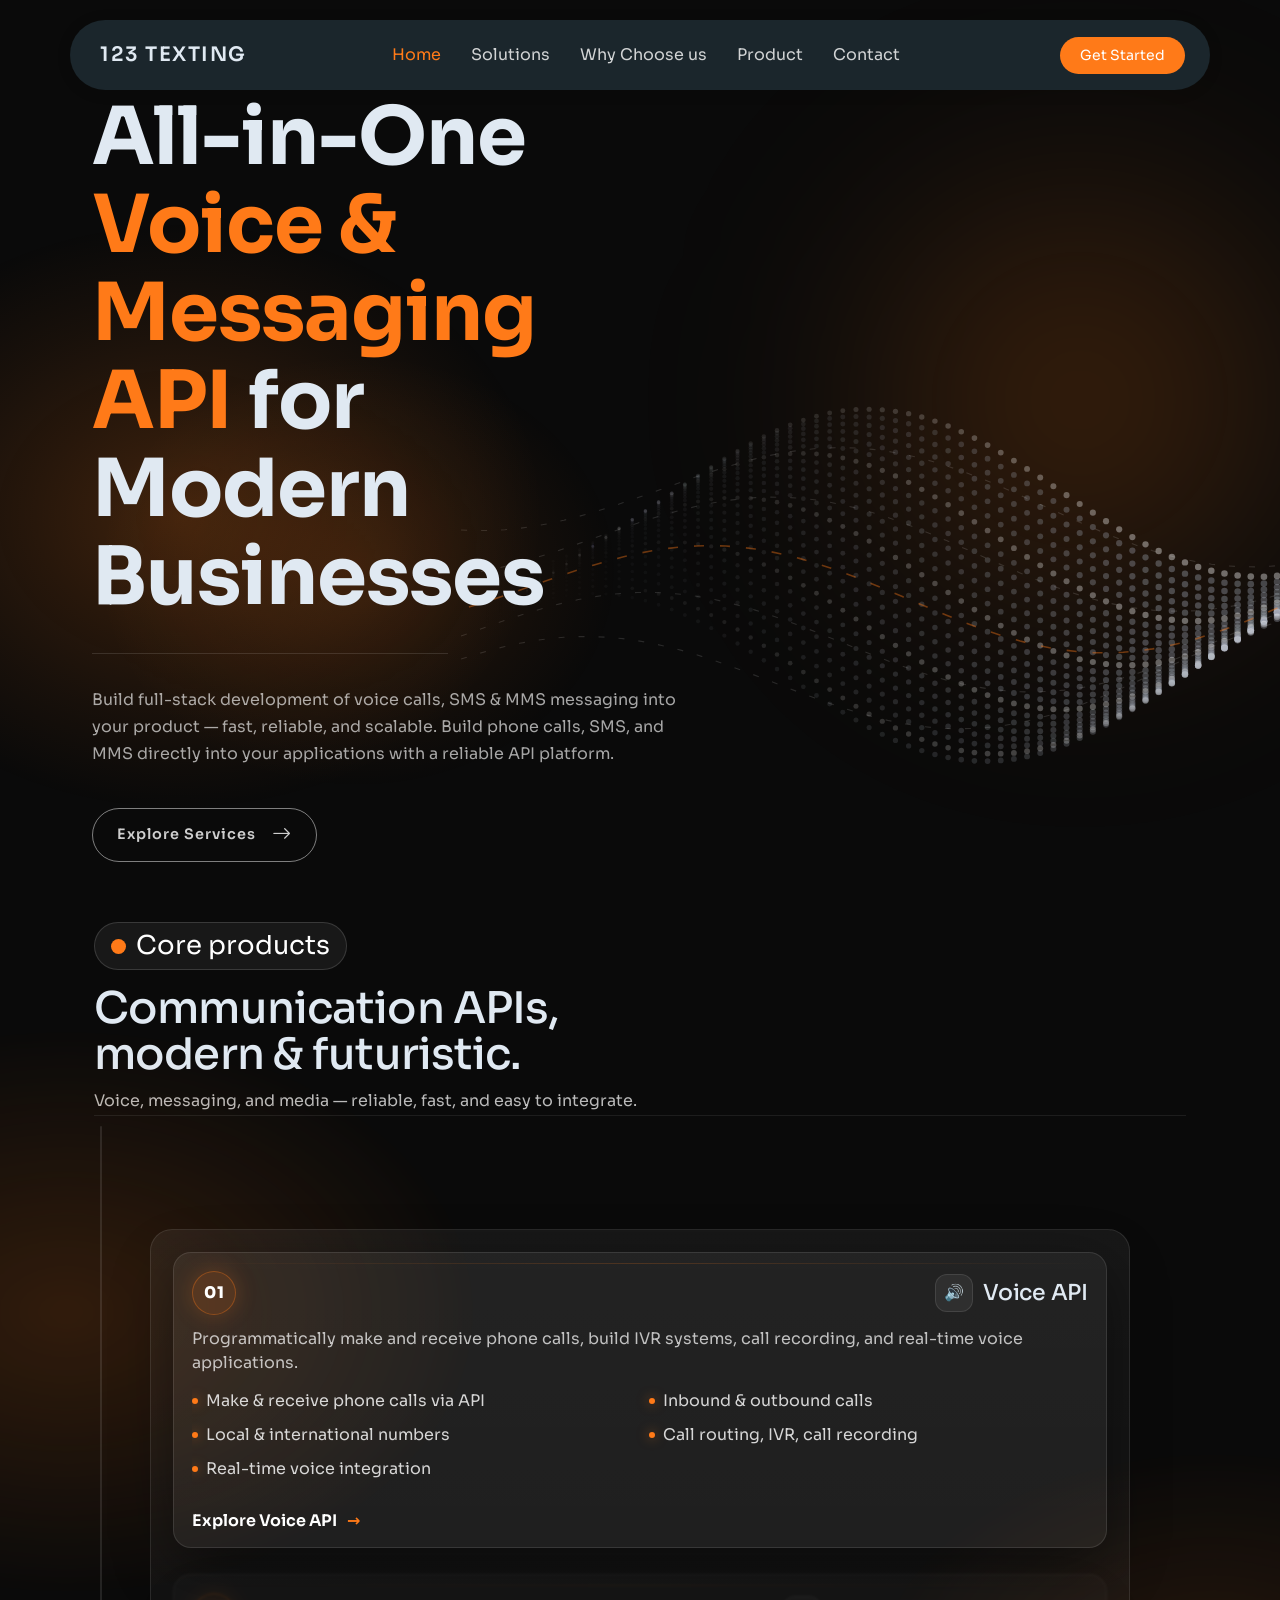
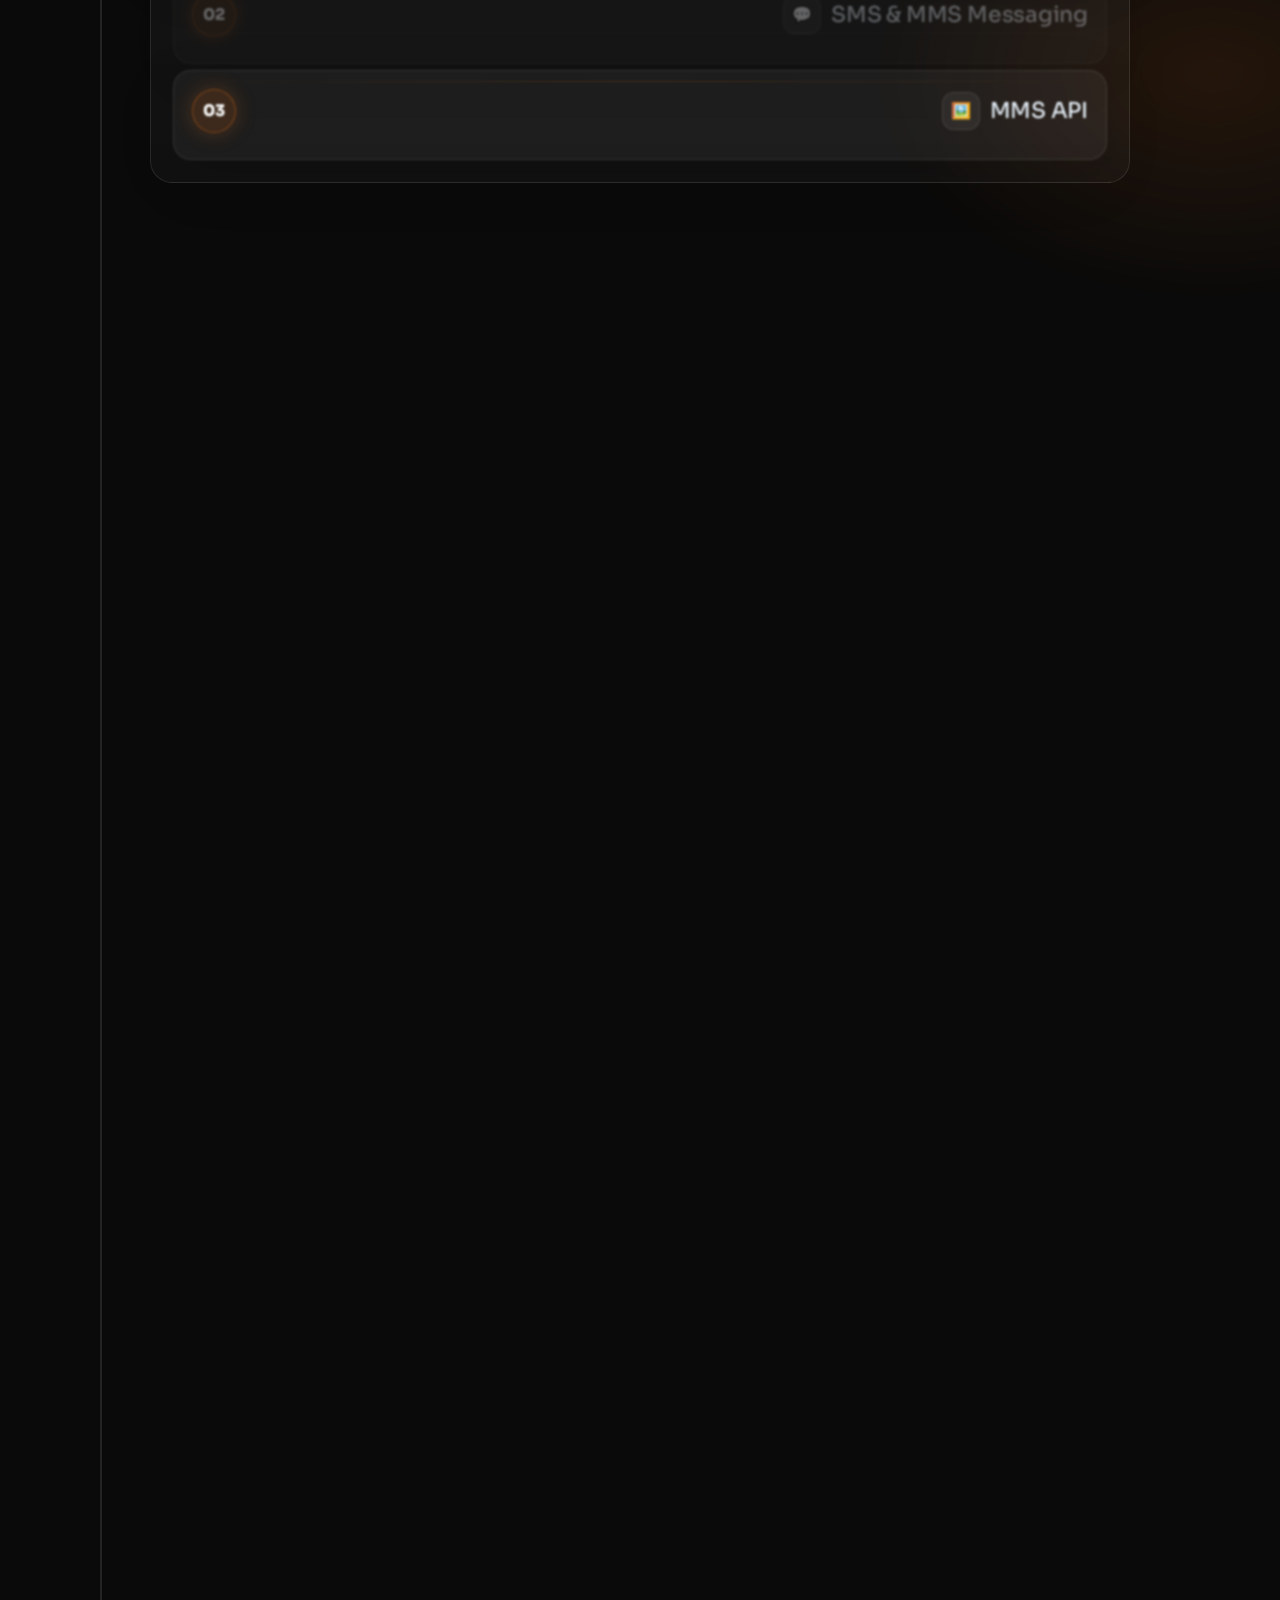
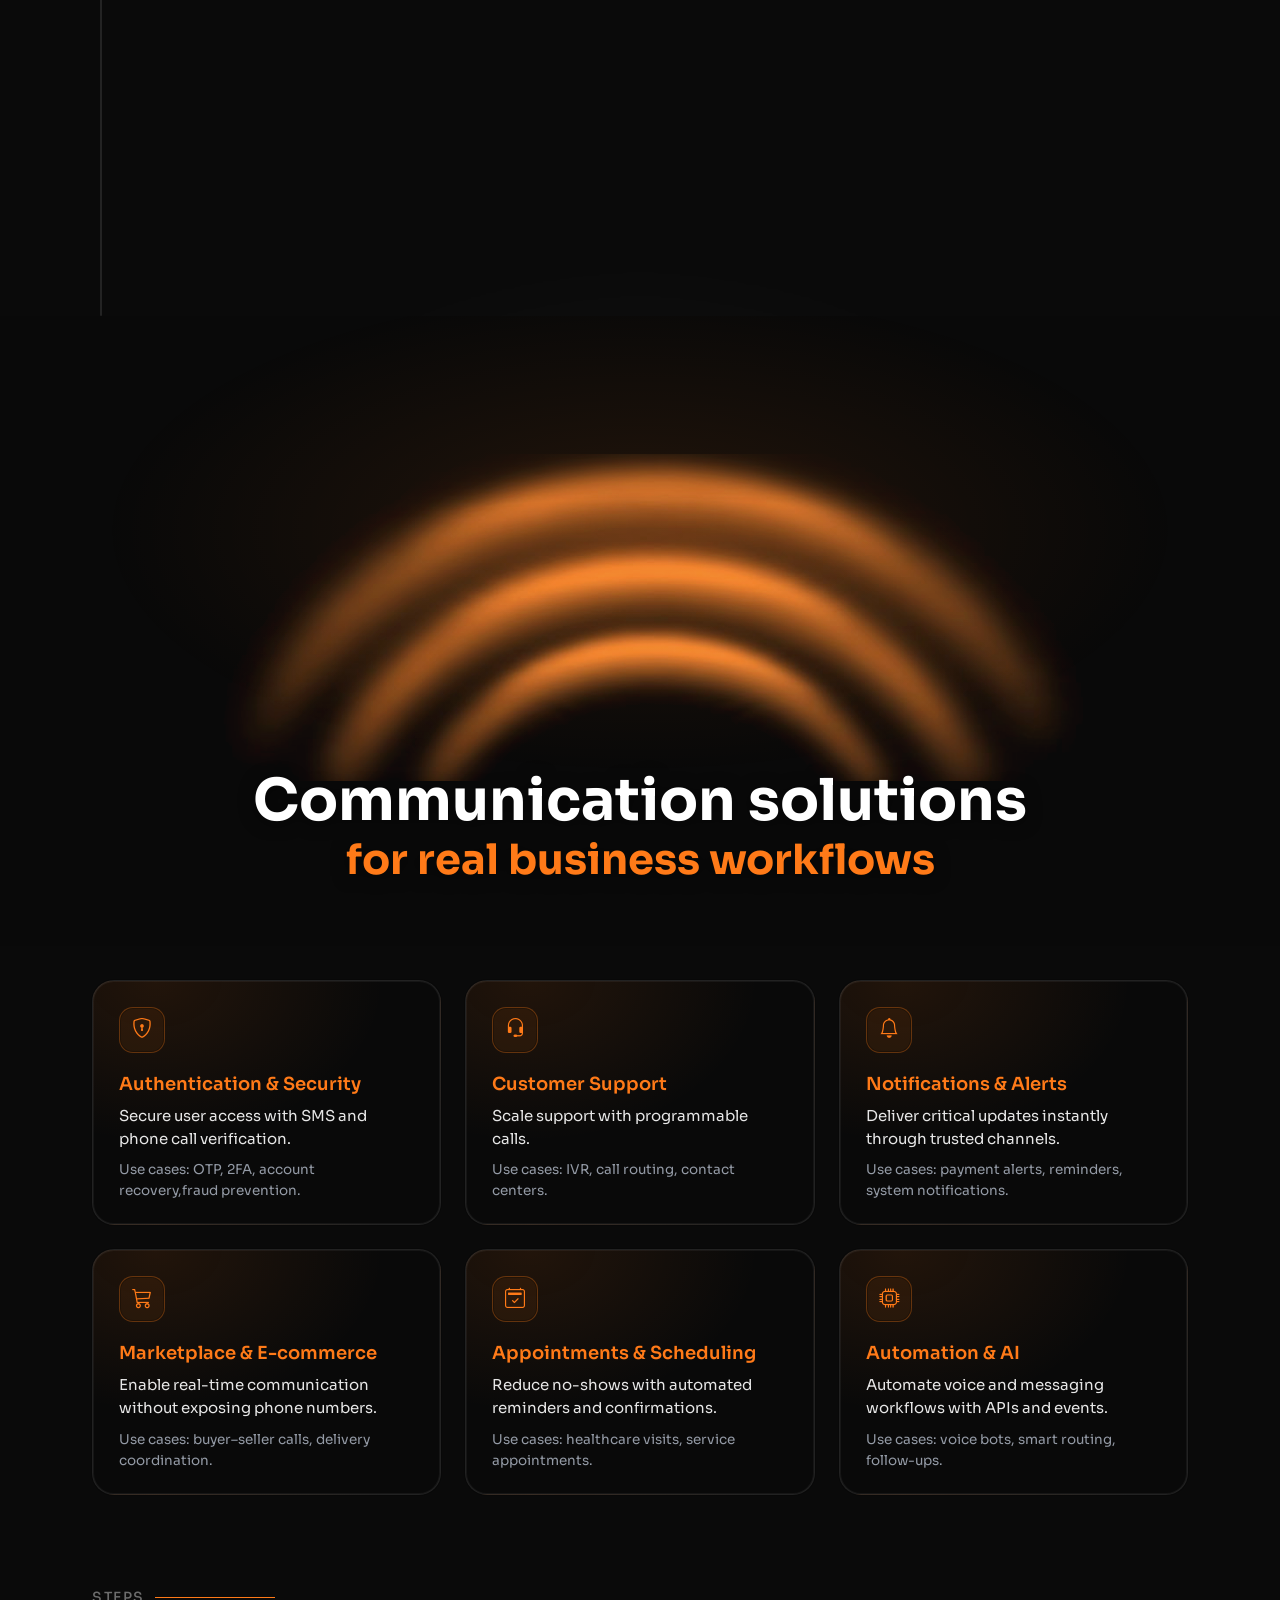
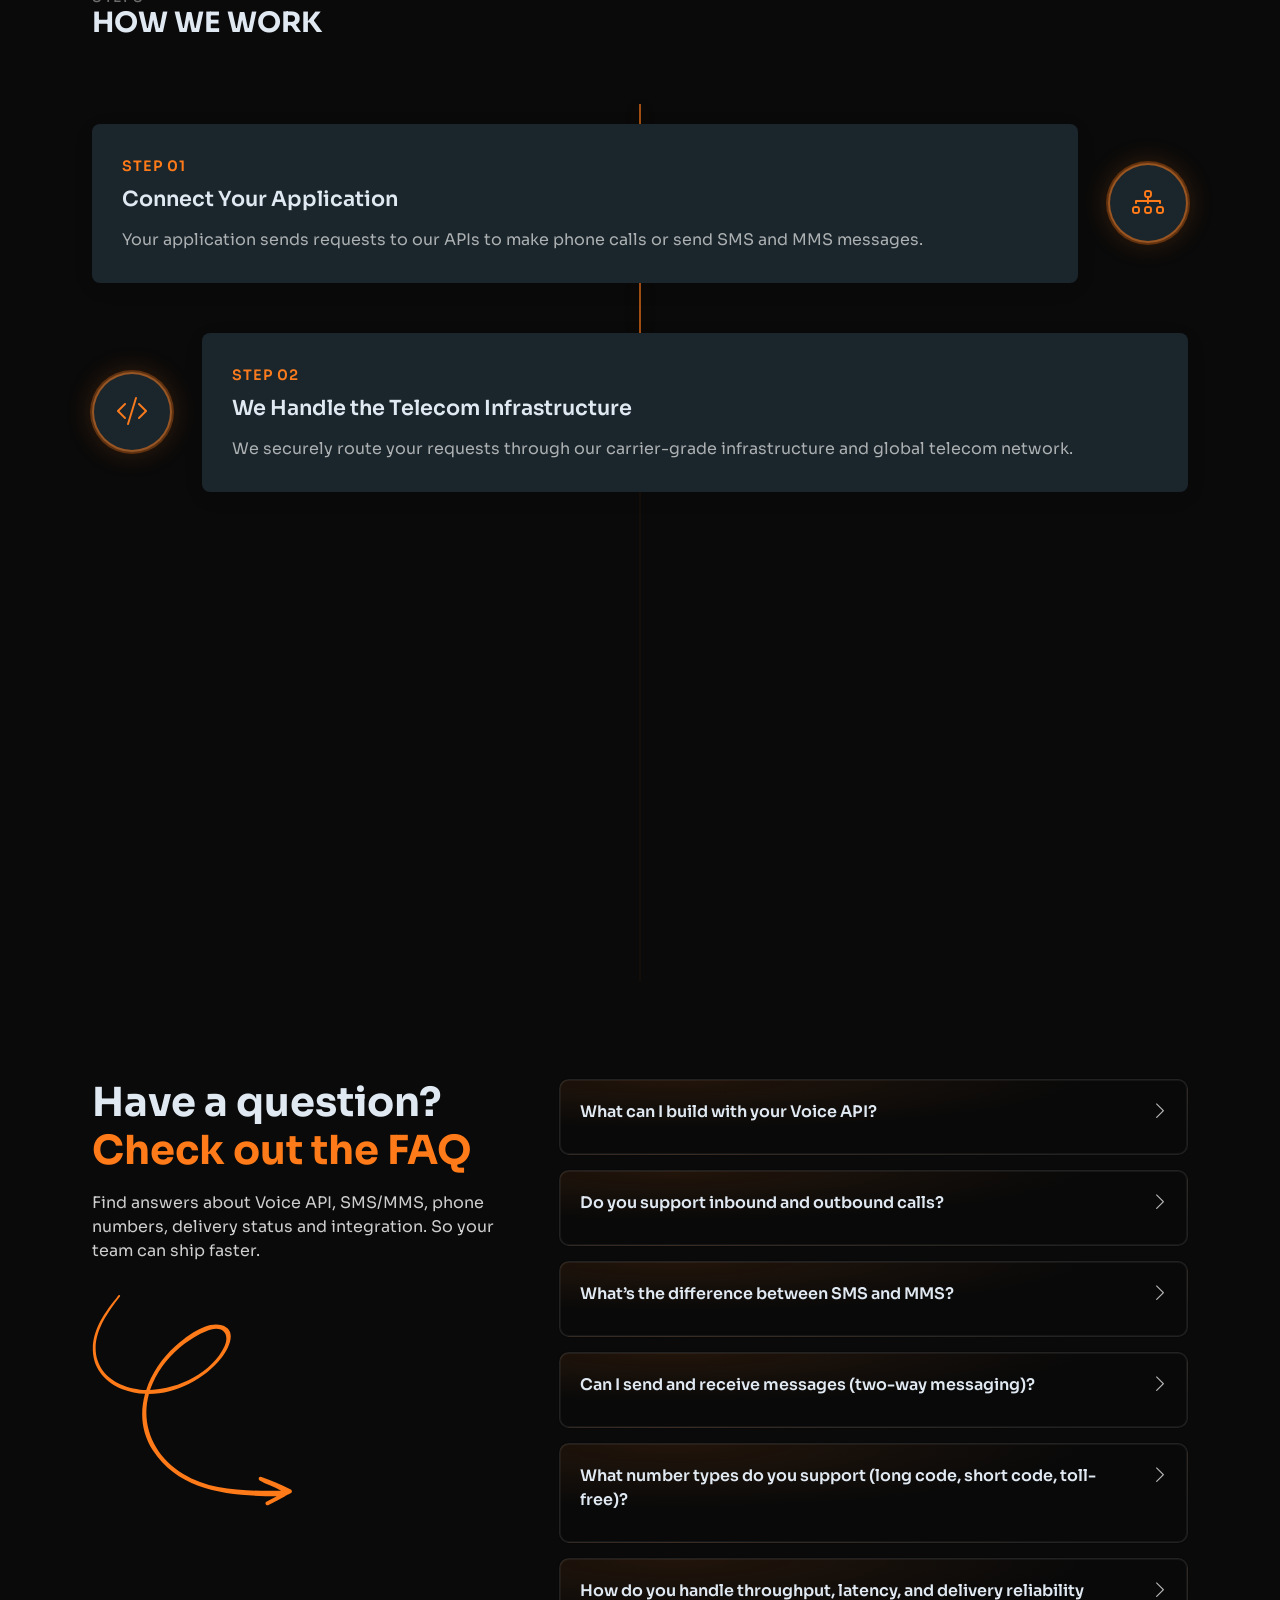
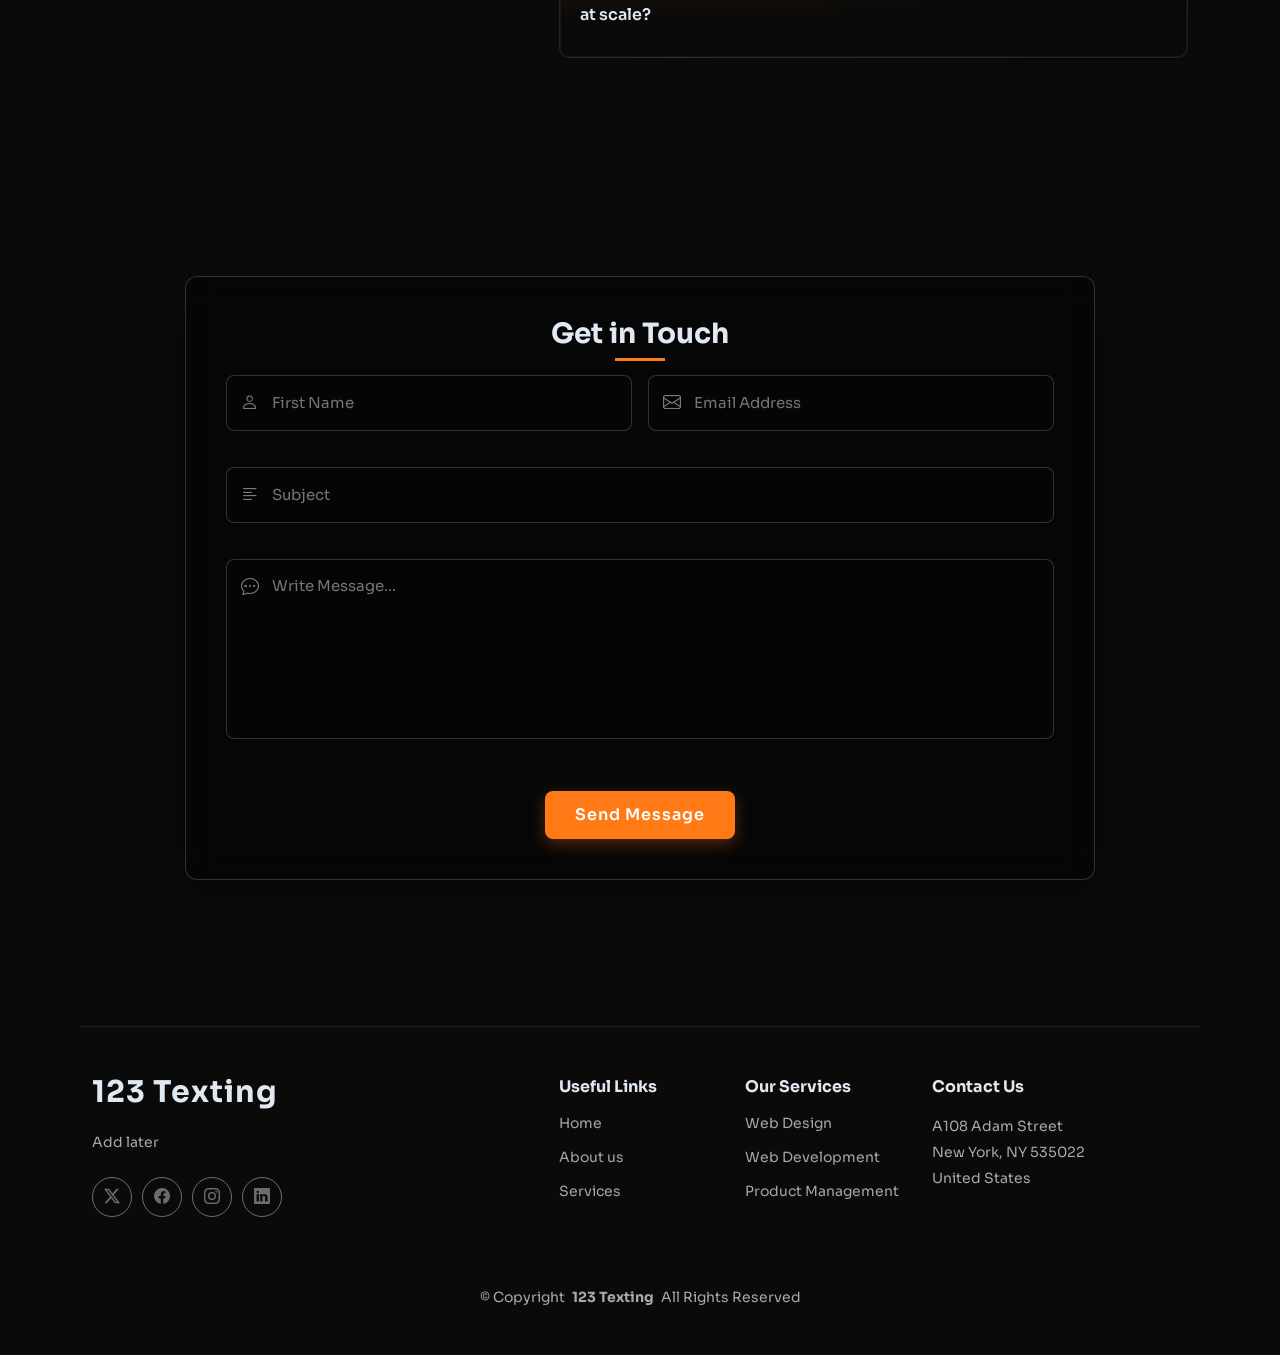
==== commit 71f07573: "Khiet23thang2" ====
--- a/index.html
+++ b/index.html
@@ -59,7 +59,7 @@
           <li><a href="#hero" class="active">Home</a></li>
           <li><a href="#about">Solutions</a></li>
           <li><a href="whychooseus.html">Why Choose us</a></li>
-          <li><a href="#">Product</a></li>
+          <li><a href="products.html">Product</a></li>
           <li><a href="contact.html">Contact</a></li>
         </ul>
         <i class="mobile-nav-toggle d-xl-none bi bi-list"></i>
--- a/assets/css/main.css
+++ b/assets/css/main.css
@@ -4199,59 +4199,62 @@
 }
 
 .voice-highlights {
-  background: #0A0A0A;
+    position: relative;
+  background: #0a0a0a;
   padding: 120px 0;
 }
 
 .highlight-grid {
   display: grid;
   grid-template-columns: repeat(2, 1fr);
-  gap: 40px;
-}
-
-.highlight-card {
-  position: relative;
-  overflow: hidden;
-  background: #111;
-  border: 1px solid #1f1f1f;
-  padding: 50px;
-  opacity: 0;
-  transform: translateY(40px);
-  transition: all 0.8s cubic-bezier(.16,1,.3,1);
-}
-
-/* Orange fill layer */
-.highlight-card::before {
-  content: "";
-  position: absolute;
-  bottom: 0;
-  left: 0;
+  gap: 80px 50px;
+}
+
+.highlight-card img {
   width: 100%;
-  height: 0%;
-  background: #FF7A18;
-  transition: height 0.8s cubic-bezier(.16,1,.3,1);
-  z-index: 0;
-}
-
-.highlight-card h3 {
-  position: relative;
-  z-index: 2;
-  font-size: 28px;
-  transition: color 0.4s ease;
-}
-
-/* Active state when scrolled into view */
-.highlight-card.active {
-  opacity: 1;
-  transform: translateY(0);
-}
-
-.highlight-card.active::before {
-  height: 100%;
-}
-
-.highlight-card.active h3 {
-  color: #000;
+  border-radius: 12px;
+  margin-bottom: 30px;
+}
+
+.highlight-content {
+  max-width: 85%;
+}
+
+.highlight-number {
+  display: block;
+  font-size: 42px;
+  font-weight: 700;
+  background: linear-gradient(135deg, #FF7A18, #ffb347);
+  -webkit-background-clip: text;
+  -webkit-text-fill-color: transparent;
+  margin-bottom: 20px;
+}
+
+.highlight-content h3 {
+  font-size: 30px;
+  margin-bottom: 15px;
+}
+
+.highlight-content p {
+  color: #aaa;
+  line-height: 1.6;
+  margin-bottom: 20px;
+}
+
+.highlight-content a {
+  color: #FF7A18;
+  font-weight: 500;
+  text-decoration: none;
+}
+
+.highlight-content a:hover {
+  text-decoration: underline;
+}
+
+@media (max-width: 900px) {
+  .highlight-grid {
+    grid-template-columns: 1fr;
+  }
 }
 
 .btn-primary {
@@ -4277,6 +4280,265 @@
   color: white;
   text-decoration: none;
 }
+
+/* ============================= */
+/* TECHNICAL SECTION REDESIGN */
+/* ============================= */
+.technical {
+  position: relative;
+  max-width: 1200px;
+  margin: 10px auto;
+    padding: 220px 0 40px;
+
+  background: #0E1A24;
+
+  /* Cắt mép trên nghiêng */
+  clip-path: polygon(
+    0 25%, 
+    100% 15%, 
+    100% 100%, 
+    0% 100%
+  );
+
+  box-shadow: 0 40px 120px rgba(0,0,0,0.6);
+}
+
+/* Background shape giống concept teamwork */
+.technical::before {
+  content: "";
+  position: absolute;
+  inset: 0;
+  background:
+  radial-gradient(circle at 75% 35%, rgba(255,122,24,0.08), transparent 40%),
+  linear-gradient(135deg, #16181F, #0E0F13);
+
+  transform-origin: top left;
+  z-index: -1;
+}
+
+/* Layout grid */
+.tech-grid {
+  position: relative;
+  z-index: 2;
+  display: grid;
+  grid-template-columns: 1fr 1fr;
+  gap: 120px;
+  align-items: center;
+}
+
+/* Heading */
+.technical h2 {
+  font-size: 54px;
+  font-weight: 600;
+  letter-spacing: -1px;
+  margin-bottom: 24px;
+}
+
+/* Paragraph */
+.technical p {
+  color: #9CA3AF;
+  font-size: 18px;
+  line-height: 1.8;
+  margin-bottom: 30px;
+  max-width: 600px;
+}
+
+/* Bullet list */
+.technical ul {
+  list-style: none;
+  padding: 0;
+}
+
+.technical ul li {
+  position: relative;
+  padding-left: 26px;
+  margin-bottom: 12px;
+  color: #e5e5e5;
+}
+
+.technical ul li::before {
+  content: "";
+  position: absolute;
+  left: 0;
+  top: 9px;
+  width: 8px;
+  height: 8px;
+  background: #FF7A18;
+  border-radius: 50%;
+}
+
+/* Code card upgrade */
+.code-card.large {
+  position: relative;
+  background: #11161C;
+  border-radius: 24px;
+  border: 1px solid rgba(0,140,255,0.4);
+  box-shadow:
+    0 0 80px rgba(0,140,255,0.25),
+    0 20px 60px rgba(0,0,0,0.7);
+}
+
+.code-card.large:hover {
+  transform: translateY(-10px);
+  box-shadow:
+    0 60px 160px rgba(0,0,0,0.9),
+    0 0 120px rgba(255,122,24,0.25);
+}
+
+/* Code text */
+.code-card.large pre {
+  margin: 0;
+  font-size: 15px;
+  color: #FF7A18;
+}
+
+.technical ul li::before {
+  background: #FF7A18;
+}
+
+.use-cases {
+  padding: 120px 0;
+}
+
+.section-header {
+  text-align: center;
+  margin-bottom: 50px;
+}
+
+.section-header h2 {
+  font-size: 66px;
+  font-weight: 700;
+  letter-spacing: -1px;
+  background: linear-gradient(135deg, #ffffff, #FF7A18);
+  -webkit-background-clip: text;
+  -webkit-text-fill-color: transparent;
+}
+
+.section-header p {
+  color: #9CA3AF;
+  font-size: 18px;
+  margin-top: 14px;
+}
+
+.capability-item {
+  margin-bottom: 80px;
+}
+
+.content-grid {
+  display: grid;
+  grid-template-columns: 1fr 1fr;
+  align-items: center;
+  gap: 60px;
+}
+
+.content-grid.reverse {
+  direction: ltr;
+}
+
+.text-box h3 {
+  font-size: 28px;
+  margin-bottom: 16px;
+}
+
+.text-box p {
+  font-size: 16px;
+  color: #aaa;
+  line-height: 1.6;
+}
+
+.image-box img {
+  width: 100%;
+  border-radius: 16px;
+}
+
+
+.usecase-tabs {
+  display: flex;
+  gap: 20px;
+  justify-content: center;
+  margin: 40px 0;
+}
+
+.tab {
+  padding: 12px 26px;
+  border-radius: 999px;
+  background: #16181F;
+  color: #D1D5DB;
+  border: 1px solid rgba(255,122,24,0.25);
+  font-weight: 500;
+  transition: all 0.3s ease;
+  cursor: pointer;
+}
+
+/* Hover */
+.tab:hover {
+  background: rgba(255,122,24,0.08);
+  border-color: rgba(255,122,24,0.5);
+  color: #fff;
+  box-shadow: 0 0 20px rgba(255,122,24,0.2);
+}
+
+/* Active */
+.tab.active {
+  background: linear-gradient(135deg, #FF7A18, #FF9A3C);
+  color: white;
+  border: none;
+  box-shadow: 0 10px 30px rgba(255,122,24,0.4);
+}
+
+.tab-content {
+  opacity: 0;
+  transform: translateY(10px);
+  transition: all 0.3s ease;
+  display: none;
+}
+
+.tab-content.active {
+  display: block;
+  opacity: 1;
+  transform: translateY(0);
+}
+
+/* Content layout */
+.content-grid {
+  display: grid;
+  grid-template-columns: 1fr 1fr;
+  gap: 60px;
+  align-items: center;
+}
+
+.image-box img {
+  width: 100%;
+  border-radius: 20px;
+}
+
+.text-box h3 {
+  font-size: 26px;
+  margin-bottom: 20px;
+}
+
+.text-box p {
+  font-size: 17px;
+  line-height: 1.6;
+  max-width: 450px;
+}
+
+/* Hide inactive content */
+.tab-content {
+  display: none;
+}
+
+.tab-content.active {
+  display: block;
+}
+
+/* Responsive */
+@media (max-width: 900px) {
+  .content-grid {
+    grid-template-columns: 1fr;
+  }
+}
+
 
 /* ===== CODE CARD ===== */
 
@@ -4303,18 +4565,6 @@
   margin: 0;
   font-size: 15px;
   color: #FF7A18;
-}
-
-/* ===== SECTION DIVIDER ===== */
-
-section::after {
-  content: "";
-  position: absolute;
-  bottom: 0;
-  left: 5%;
-  width: 90%;
-  height: 1px;
-  background: linear-gradient(to right, transparent, rgba(255,255,255,0.08), transparent);
 }
 
 /* ===== GRID SECTIONS ===== */
@@ -4687,18 +4937,6 @@
     "Apple Color Emoji",
     "Segoe UI Emoji";
   color: var(--text);
-  background:
-    radial-gradient(
-      1100px 500px at 70% -10%,
-      rgba(255, 138, 42, 0.22),
-      transparent 60%
-    ),
-    radial-gradient(
-      900px 500px at 10% 10%,
-      rgba(105, 220, 255, 0.16),
-      transparent 55%
-    ),
-    var(--bg);
 }
 
 a {
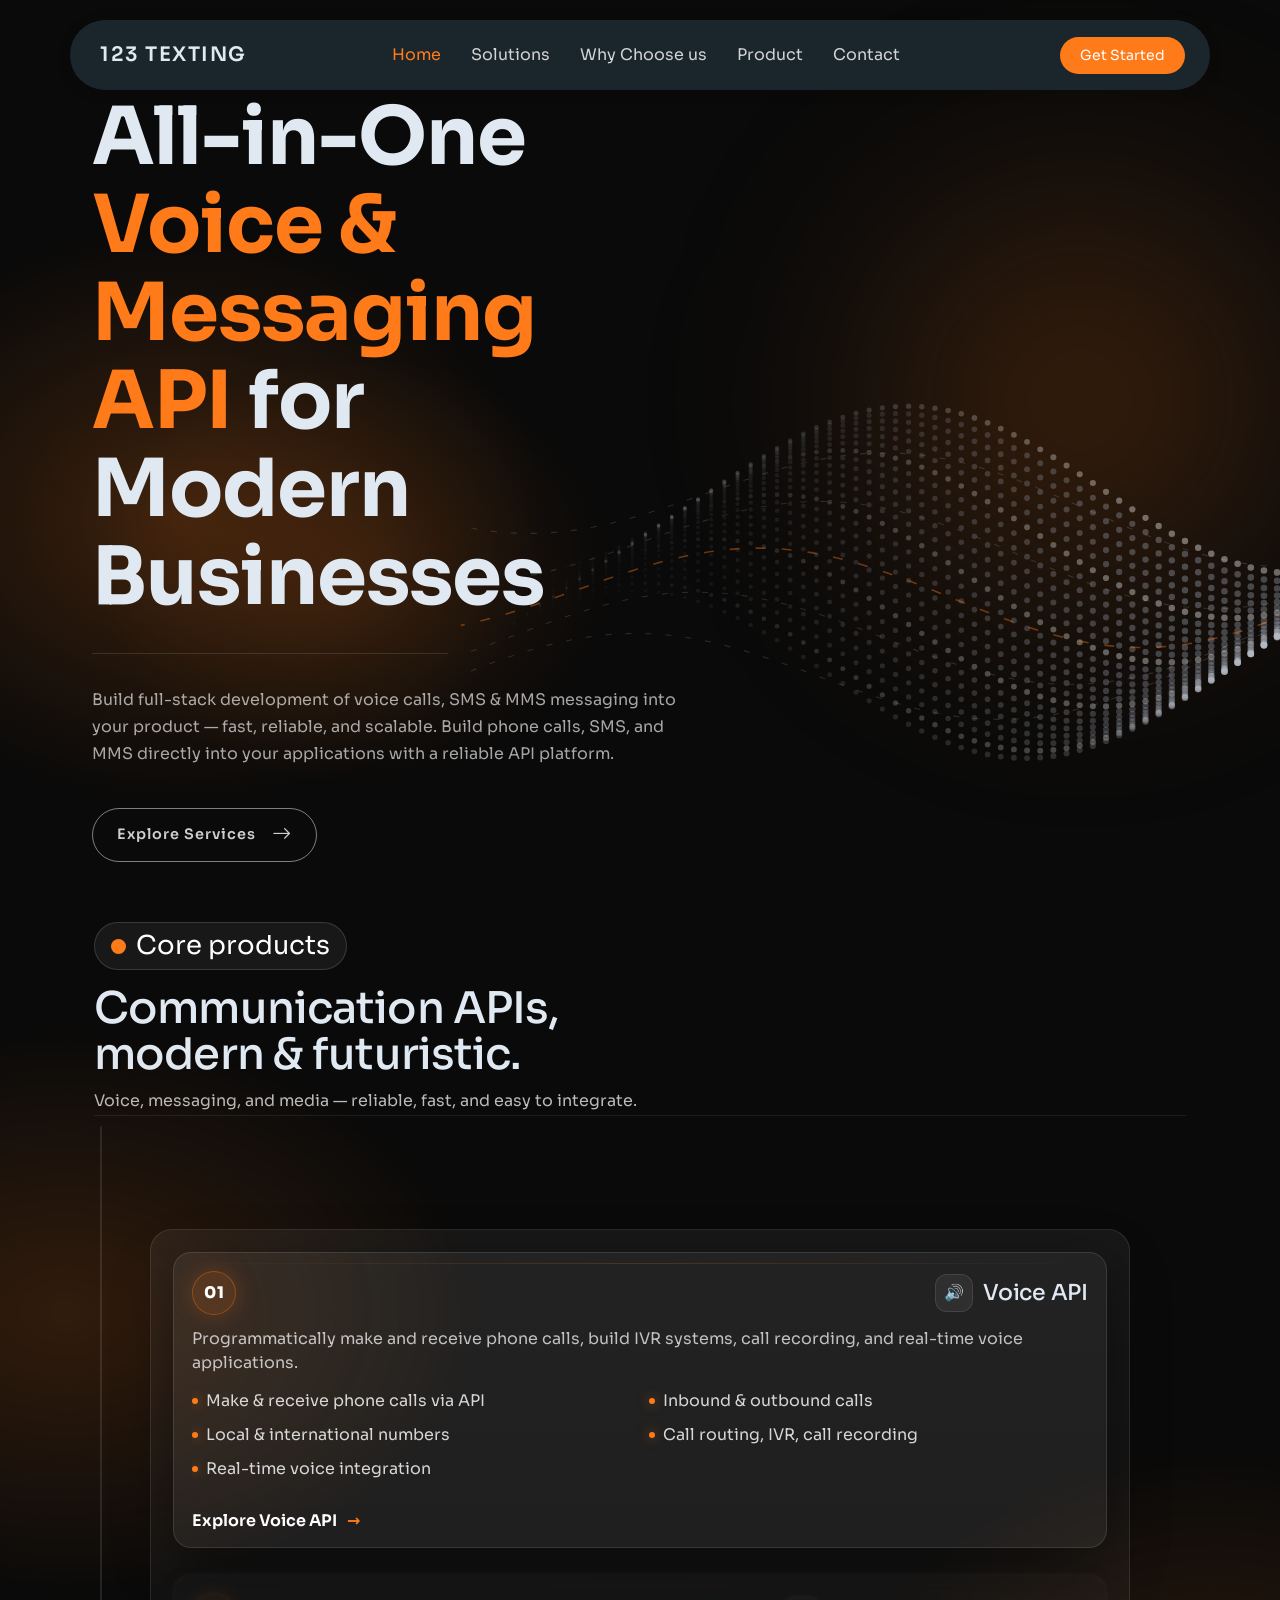
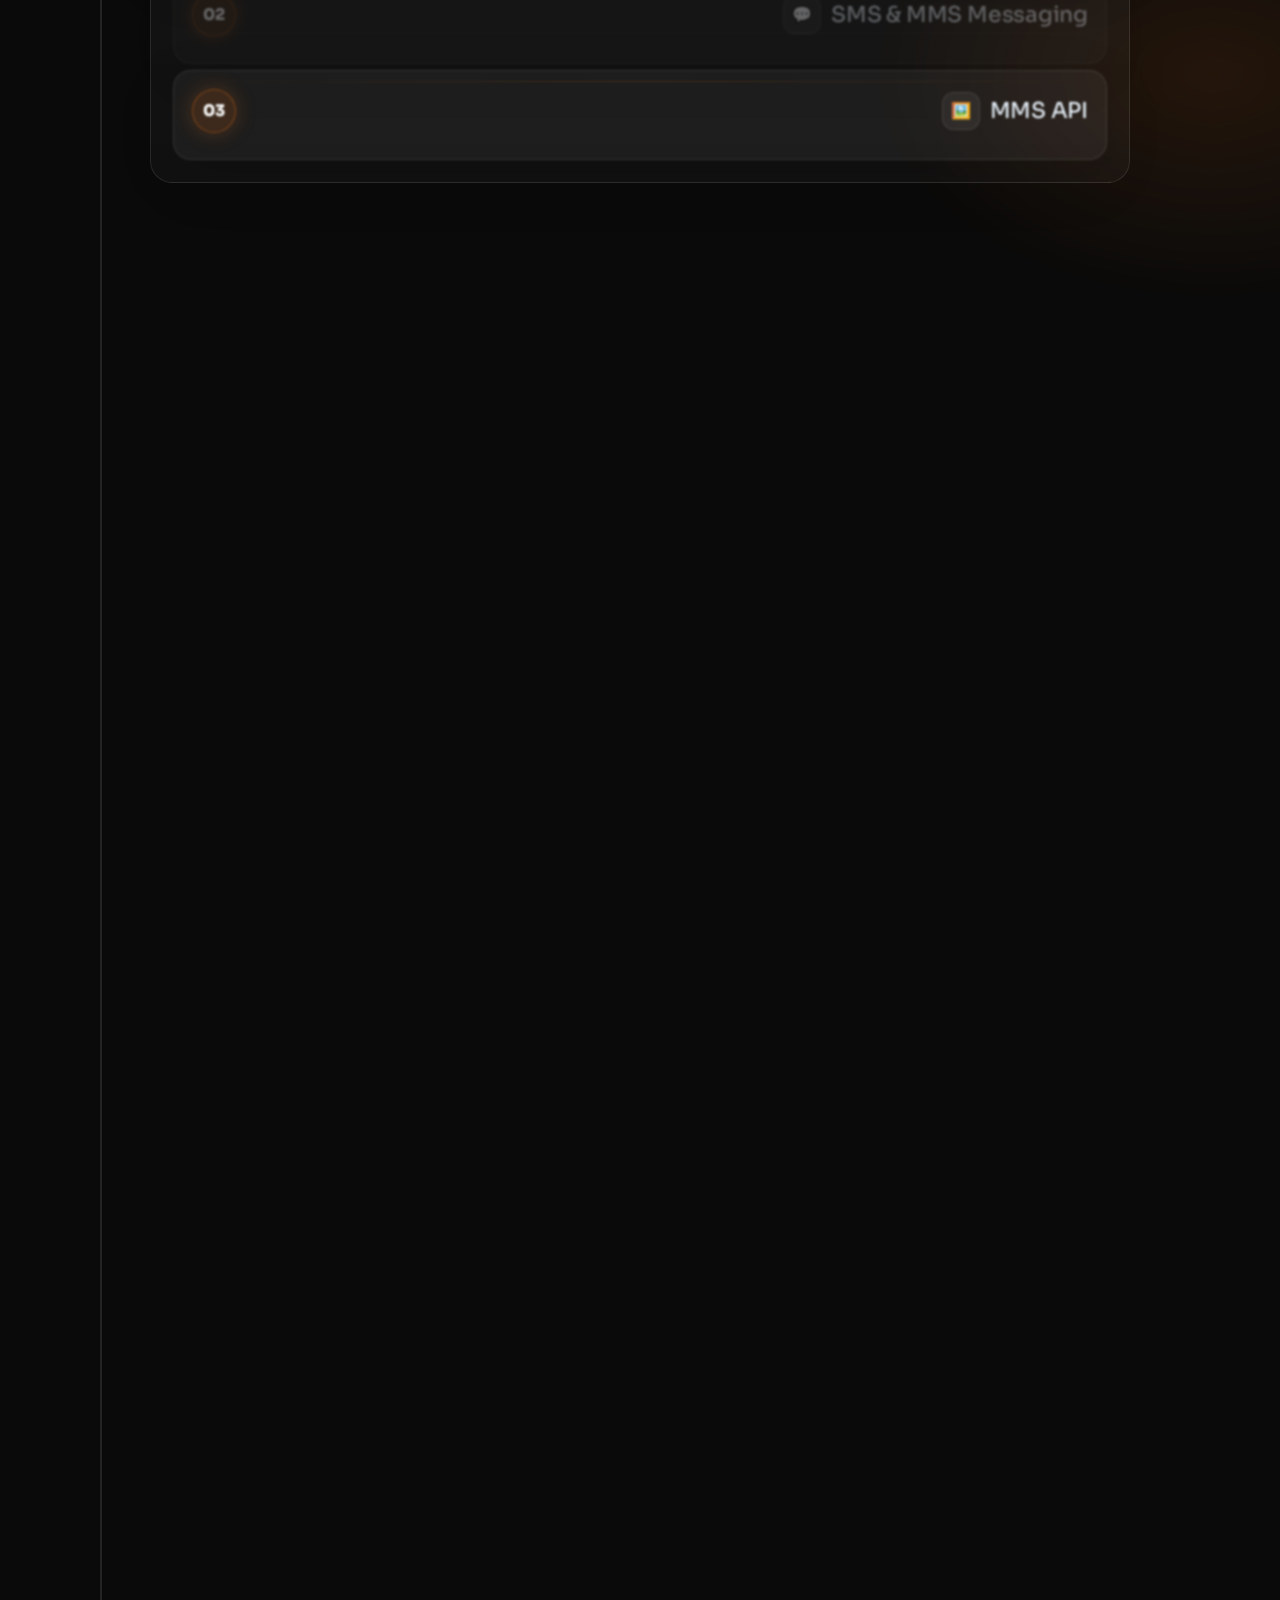
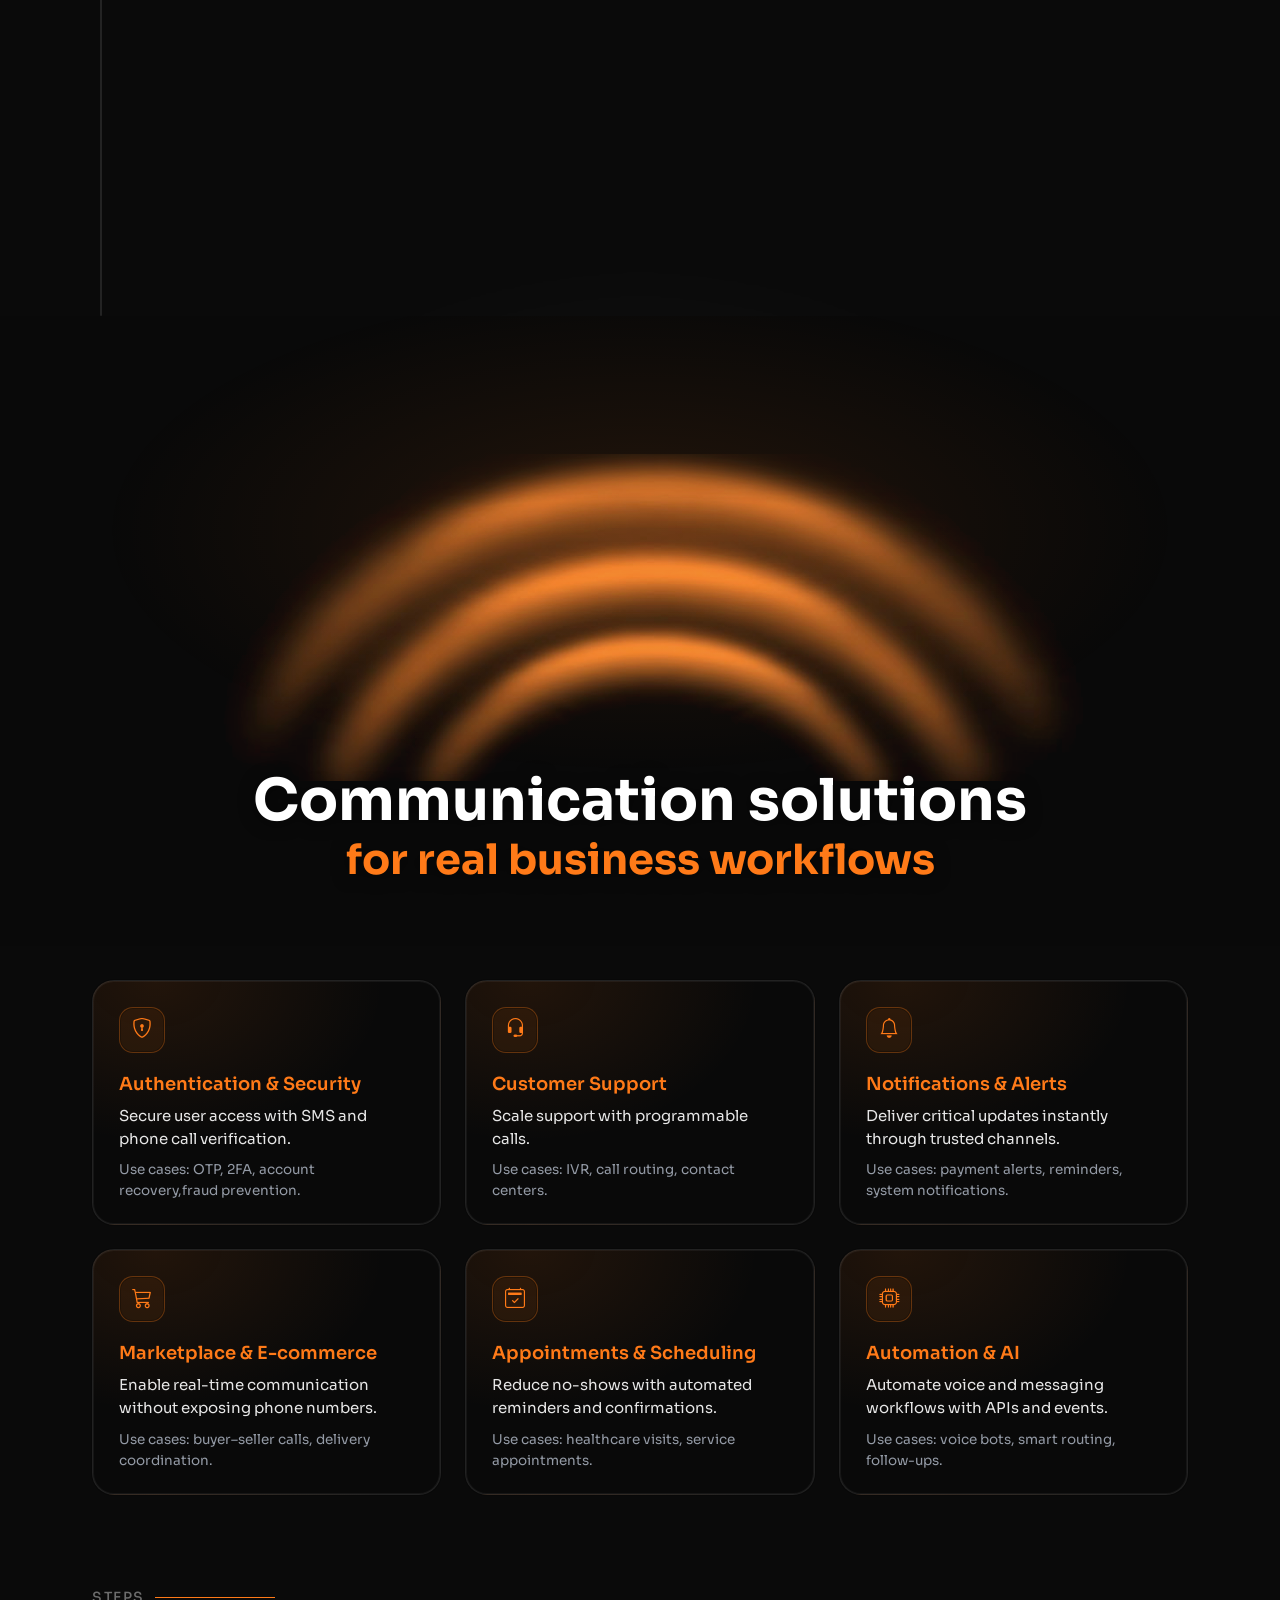
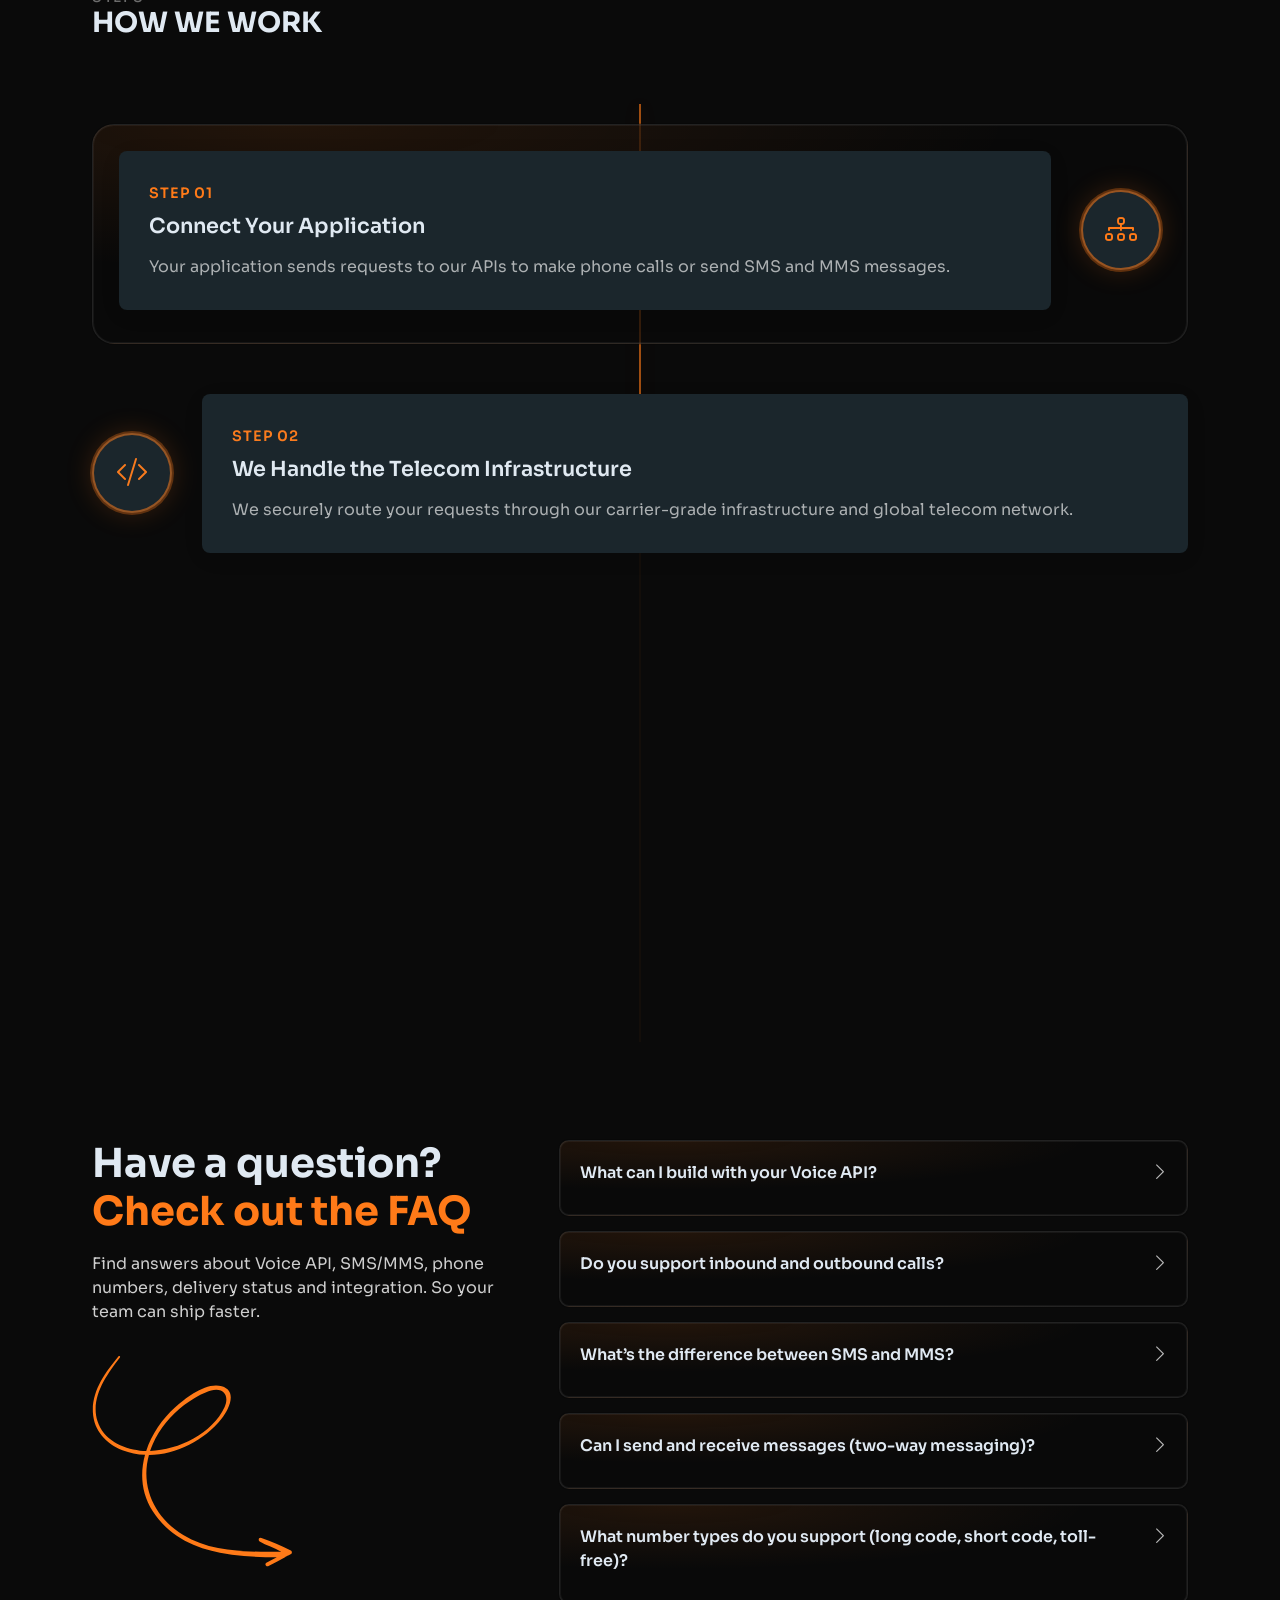
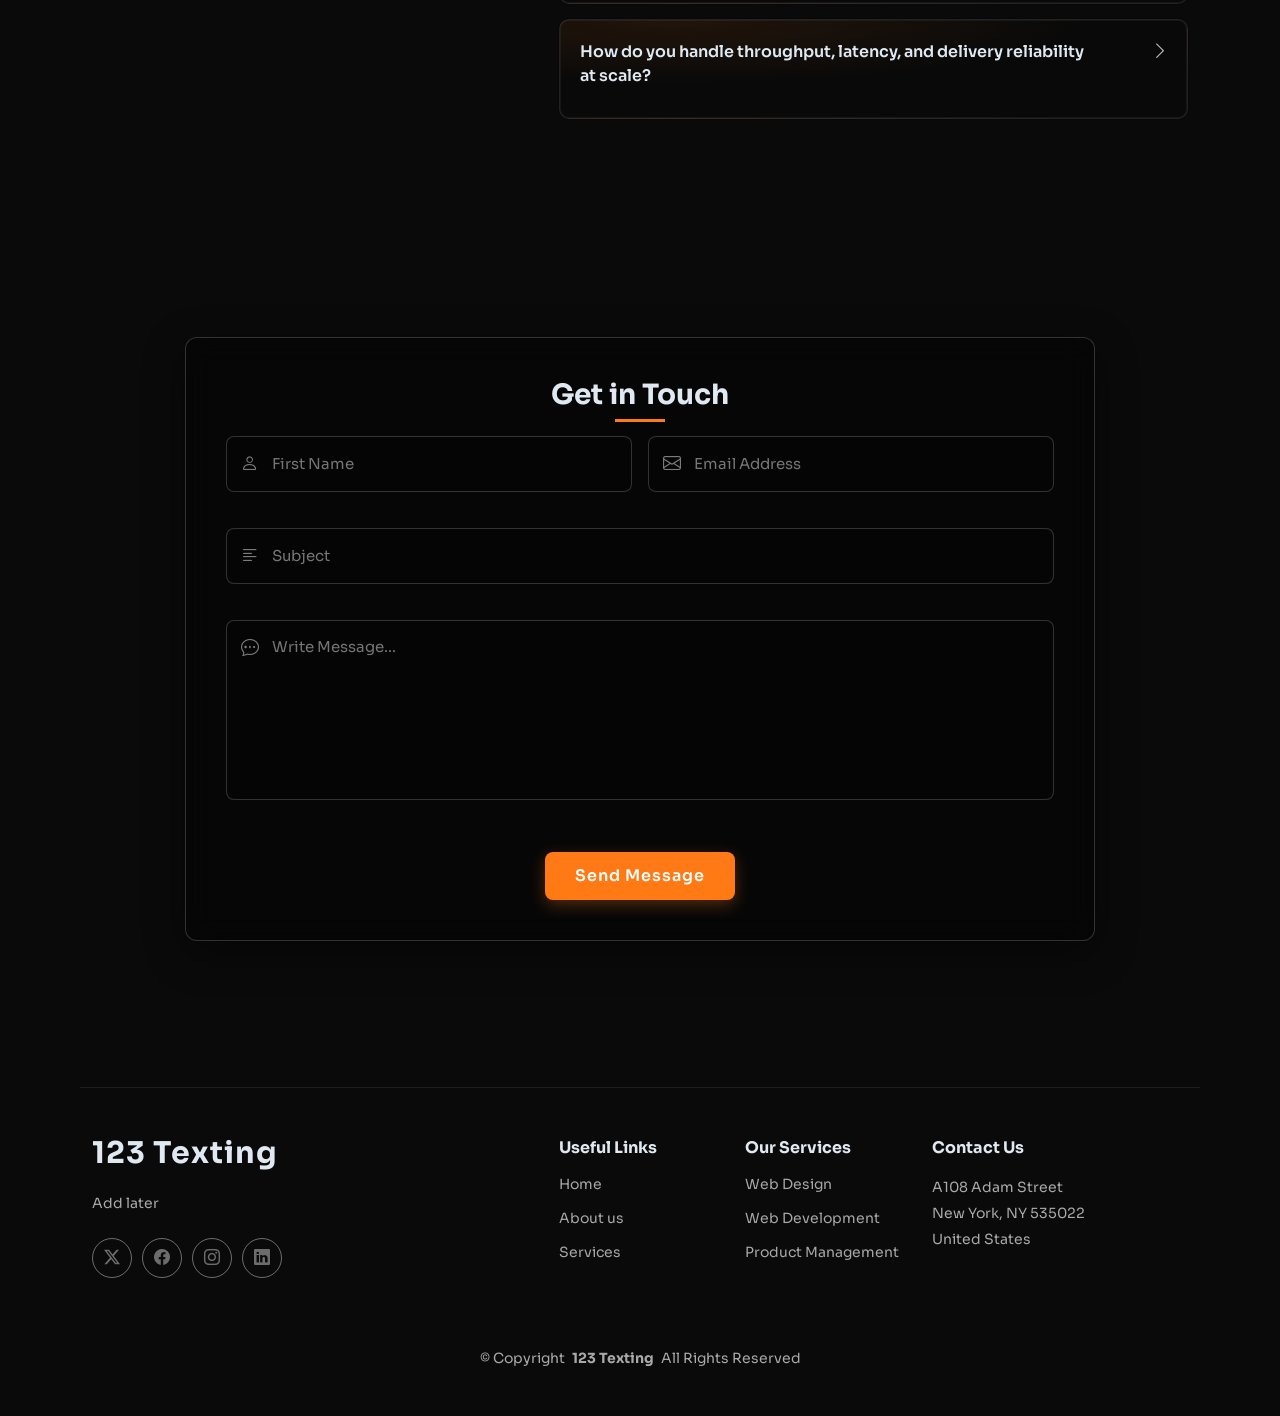
==== commit 1ee142a5: "Merge branch 'main' of https://github.com/alwaymuse1107/123Texting2026" ====
--- a/index.html
+++ b/index.html
@@ -433,7 +433,7 @@
         <div class="steps-wrapper">
             <div class="steps-line-fill"></div>
 
-          <div class="step-item" data-aos="fade-right" data-aos-delay="200">
+          <div class="step-item neo-privacy-card" data-aos="fade-right" data-aos-delay="200">
             <div class="step-content">
               <div class="step-icon">
                 <i class="bi bi-diagram-3"></i>
--- a/assets/css/main.css
+++ b/assets/css/main.css
@@ -5454,28 +5454,6 @@
 /* ===== WHY CHOOSE US – polish like your screenshot ===== */
 :root{ --accent:#FF7A18; }
 
-/* HERO */
-.why-hero{
-  position: relative;
-  overflow: hidden;
-  padding: 90px 0 40px;
-  /* nền tối + cam lan rộng như ảnh */
-  background:
-    radial-gradient(900px 520px at 12% 30%, rgba(255,122,24,0.38), transparent 60%),
-    radial-gradient(700px 420px at 88% 10%, rgba(255,122,24,0.18), transparent 55%),
-    radial-gradient(900px 520px at 50% 80%, rgba(0,0,0,0.55), transparent 60%);
-}
-
-.why-hero .container{ position: relative; z-index: 2; }
-
-.why-eyebrow{
-  color: var(--accent);
-  font-weight: 800;
-  letter-spacing: .18em;
-  text-transform: uppercase;
-  font-size: 12px;
-}
-
 /* headline giống ảnh: to, chắc, đậm */
 .why-title{
   font-size: 64px;
@@ -5516,55 +5494,26 @@
   filter: blur(0px);
 }
 
-/* glow phụ dưới hero */
-.why-hero-glow{
-  position:absolute;
-  inset:auto auto -520px -520px;
-  width: 900px;
-  height: 900px;
-  background: radial-gradient(circle at 35% 35%, rgba(255,122,24,0.28), transparent 60%);
-  filter: blur(18px);
-  pointer-events:none;
-  z-index: 0;
-}
+.why-hero{
+  position: relative;
+  overflow: hidden;
+  padding: 90px 0 40px;
+
+  /* nền đen */
+  background:
+    radial-gradient(900px 520px at 12% 30%, rgba(255,122,24,0.18), transparent 60%), /* cam nhẹ */
+    radial-gradient(700px 420px at 88% 10%, rgba(255,122,24,0.10), transparent 55%), /* cam nhẹ */
+    radial-gradient(900px 520px at 50% 80%, rgba(255,255,255,0.04), transparent 60%), /* highlight nhẹ */
+    linear-gradient(to bottom, #05070a 0%, #05070a 100%); /* nền đen đặc */
+}
+
 
 /* REASONS spacing */
 .why-reasons{
   padding: 40px 0 70px;
 }
 
-/* Cards giống vibe ảnh: border trắng mờ, nền đen blur */
-.why-card{
-  position: relative;
-  overflow: hidden;
-  padding: 22px 22px 18px;
-  border-radius: 16px;
-  background: rgba(0,0,0,0.36);
-  border: 1px solid rgba(255,255,255,0.18);
-  backdrop-filter: blur(14px);
-  -webkit-backdrop-filter: blur(14px);
-  box-shadow: 0 12px 40px rgba(0,0,0,0.45);
-}
-
-.why-card:hover{
-  border-color: rgba(255,255,255,0.28);
-  transform: translateY(-1px);
-  transition: .18s ease;
-}
-
-/* badge như ảnh (viền cam, tối) */
-.why-badge{
-  width: 36px;
-  height: 36px;
-  border-radius: 999px;
-  display:flex;
-  align-items:center;
-  justify-content:center;
-  font-weight: 800;
-  color: var(--accent);
-  border: 1px solid rgba(255,122,24,0.45);
-  background: rgba(0,0,0,0.30);
-}
+
 
 /* title trong card */
 .why-card h3{
@@ -5582,29 +5531,6 @@
   line-height: 1.7;
 }
 
-/* divider & meta */
-.why-divider{
-  height:1px;
-  background: rgba(255,255,255,0.10);
-  margin: 10px 0 12px;
-}
-.why-meta-title{
-  color: var(--accent);
-  font-weight: 800;
-  font-size: 12px;
-  letter-spacing: .12em;
-  text-transform: uppercase;
-  margin-bottom: 8px;
-}
-.why-list{
-  margin:0;
-  padding-left: 18px;
-  color: rgba(255,255,255,0.62);
-  font-size: 13px;
-  line-height: 1.75;
-}
-.why-list li{ margin: 6px 0; }
-.why-list li::marker{ color: var(--accent); }
 
 /* highlight card (active) có glow cam nhẹ */
 .why-card-active{
@@ -5643,7 +5569,7 @@
   font-size: 52px;
   font-weight: 800;
   letter-spacing: -0.02em;
-  margin: 0;
+  margin 0;
 }
 .why-cta-box h2 .accent{ color: var(--accent); }
 .why-cta-box p{
@@ -5665,5 +5591,3 @@
   flex: 0 0 100% !important;
   max-width: 100% !important;
 }
-
-
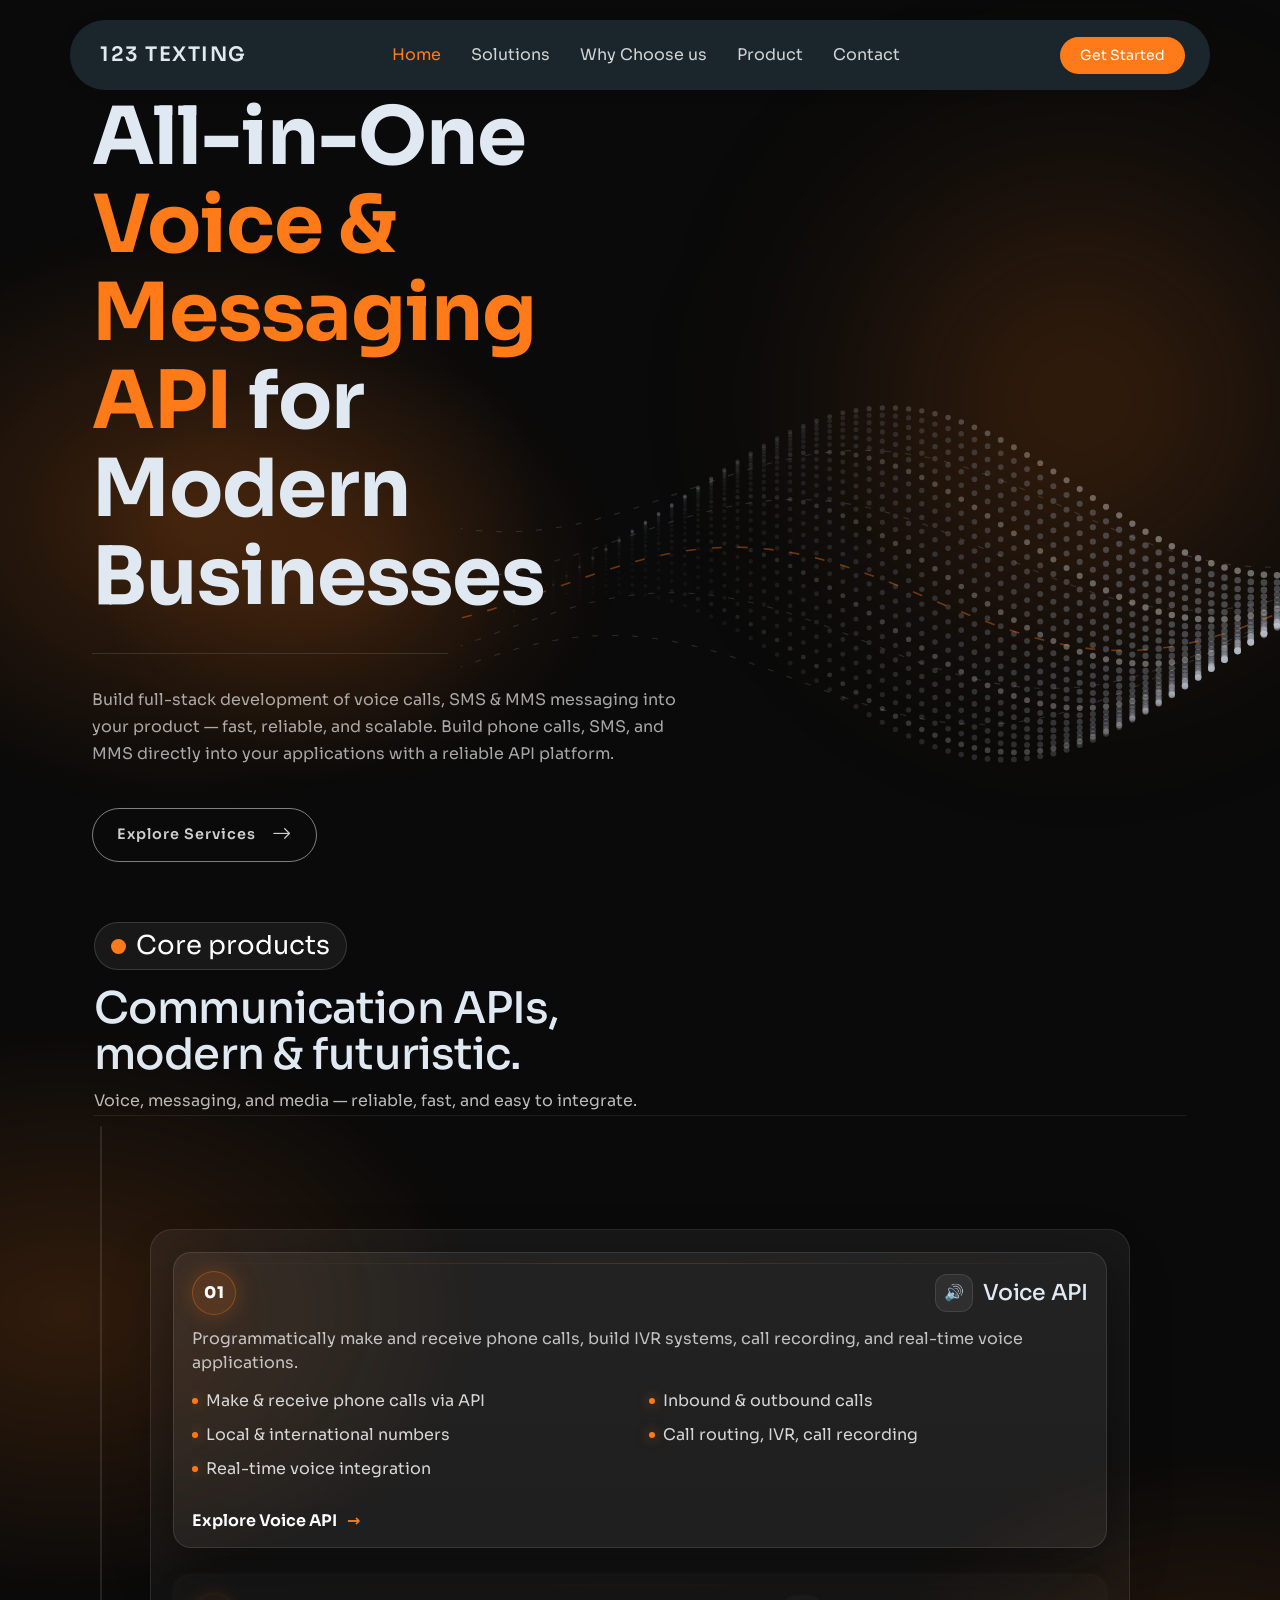
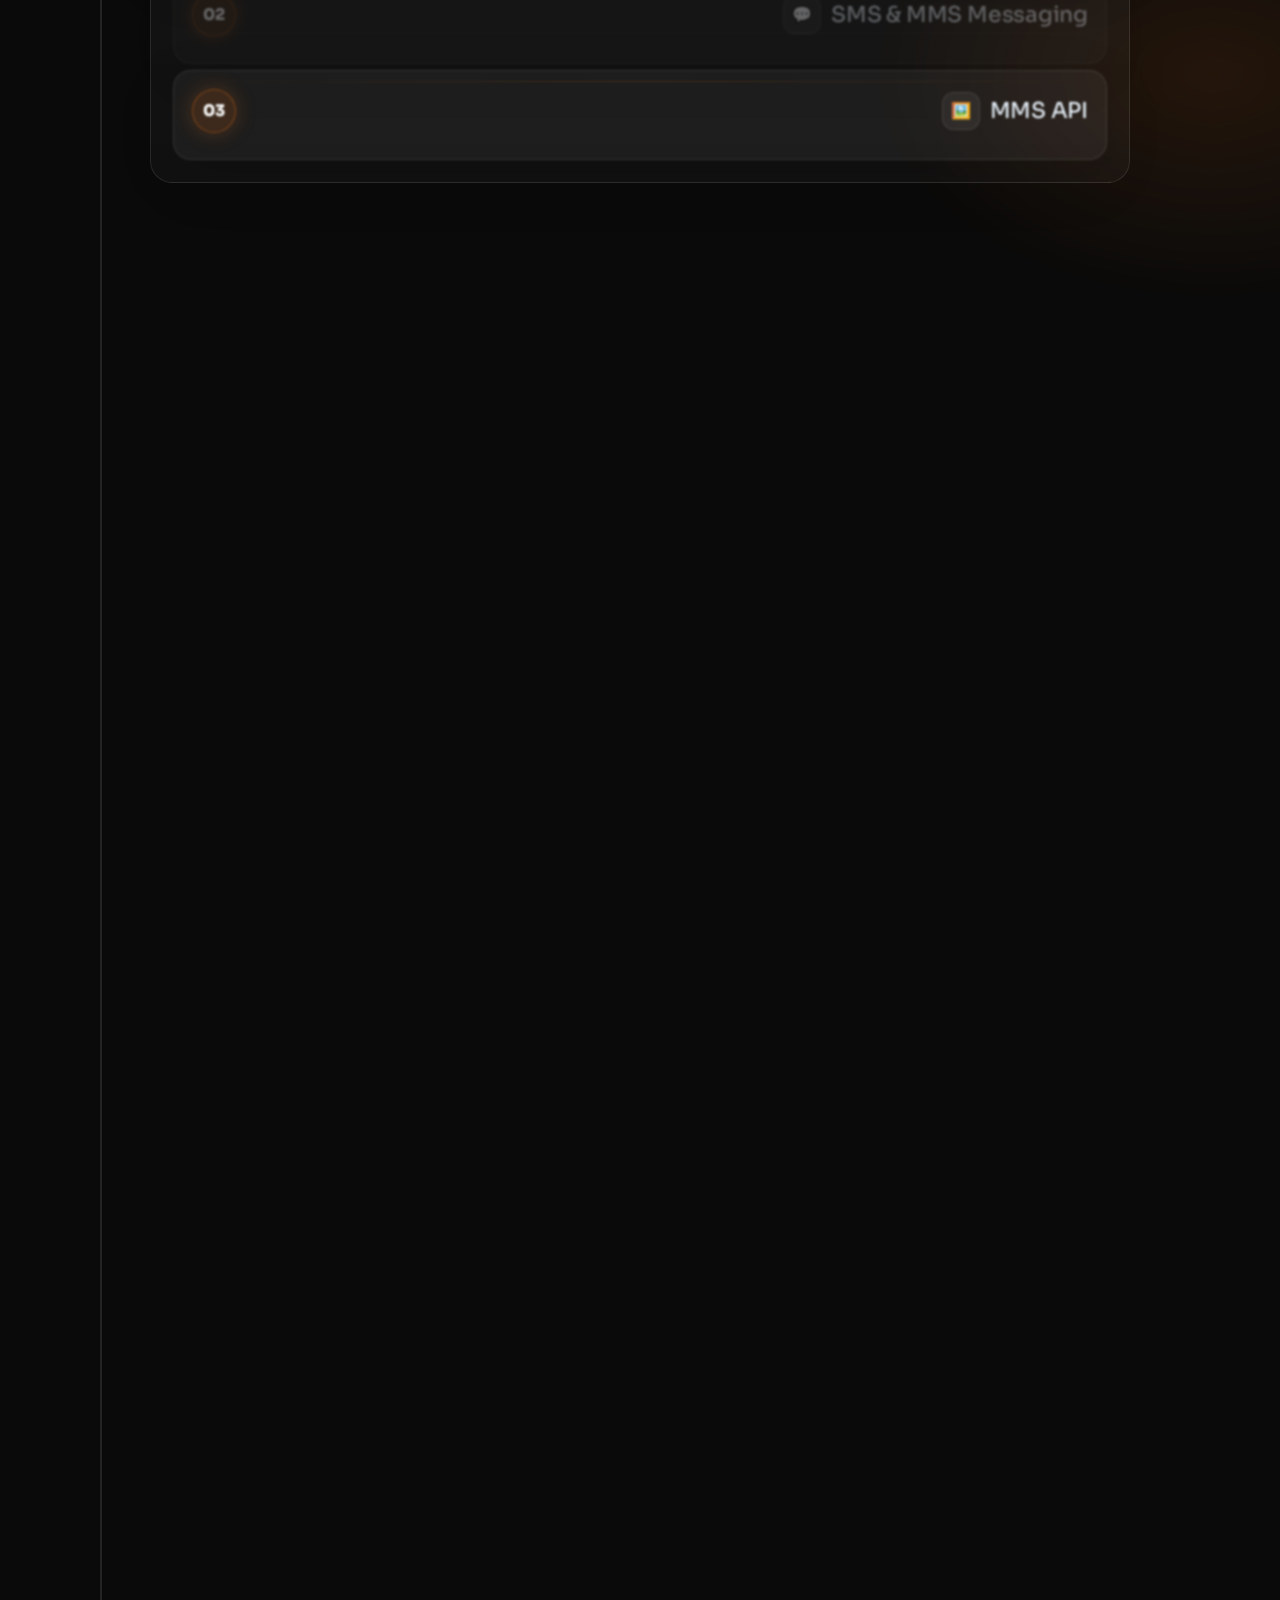
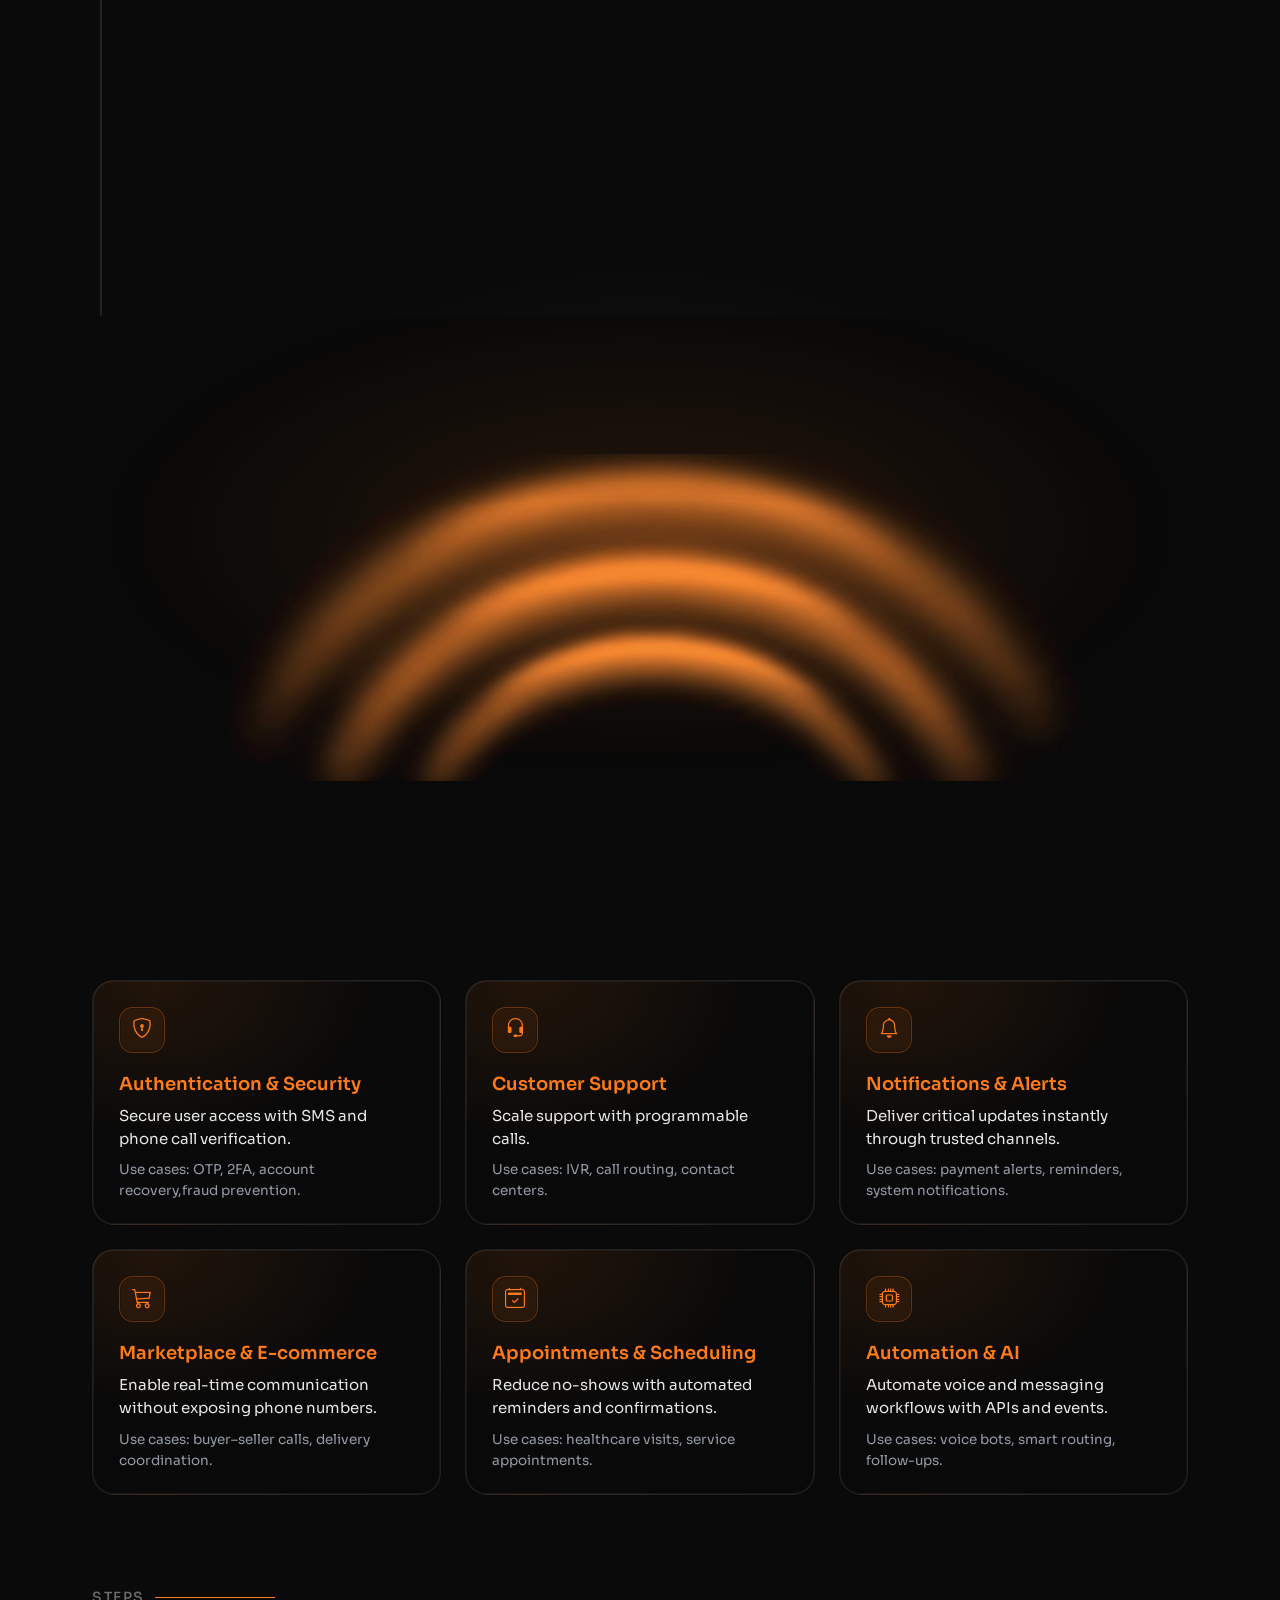
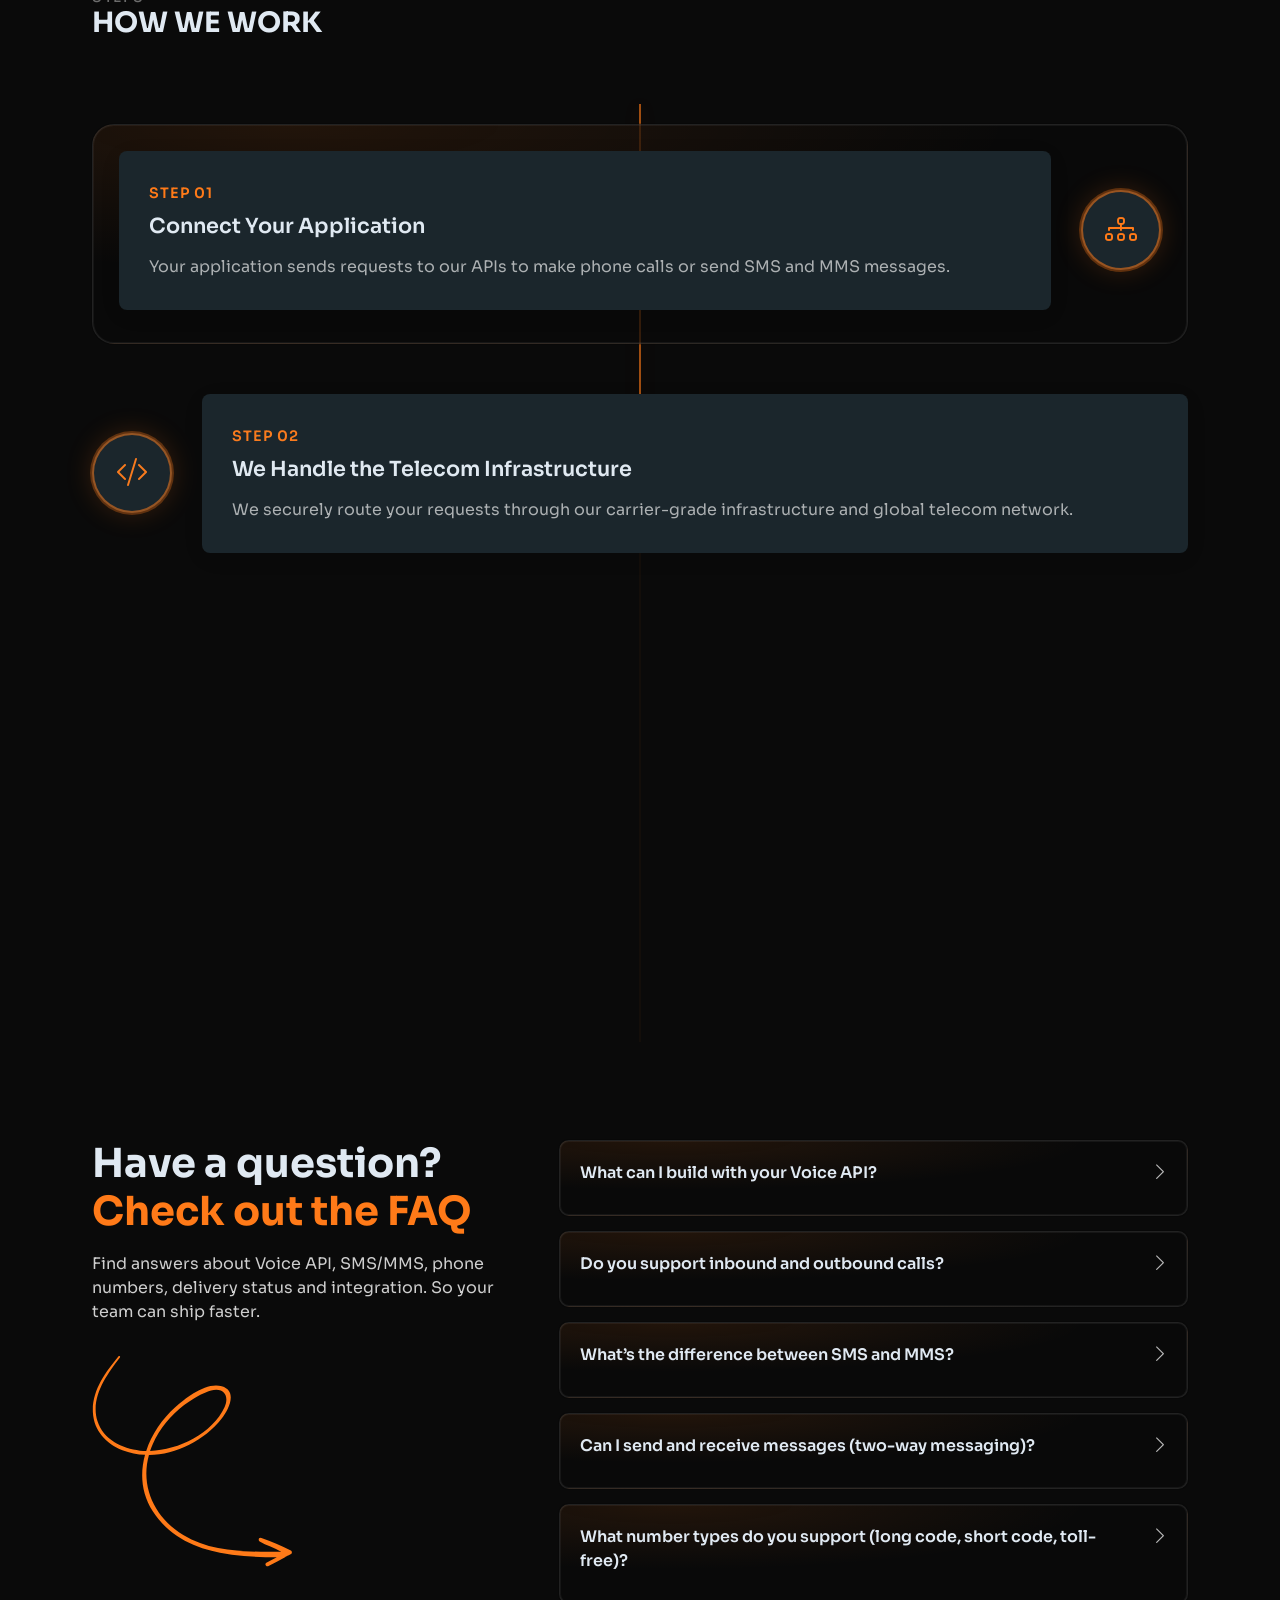
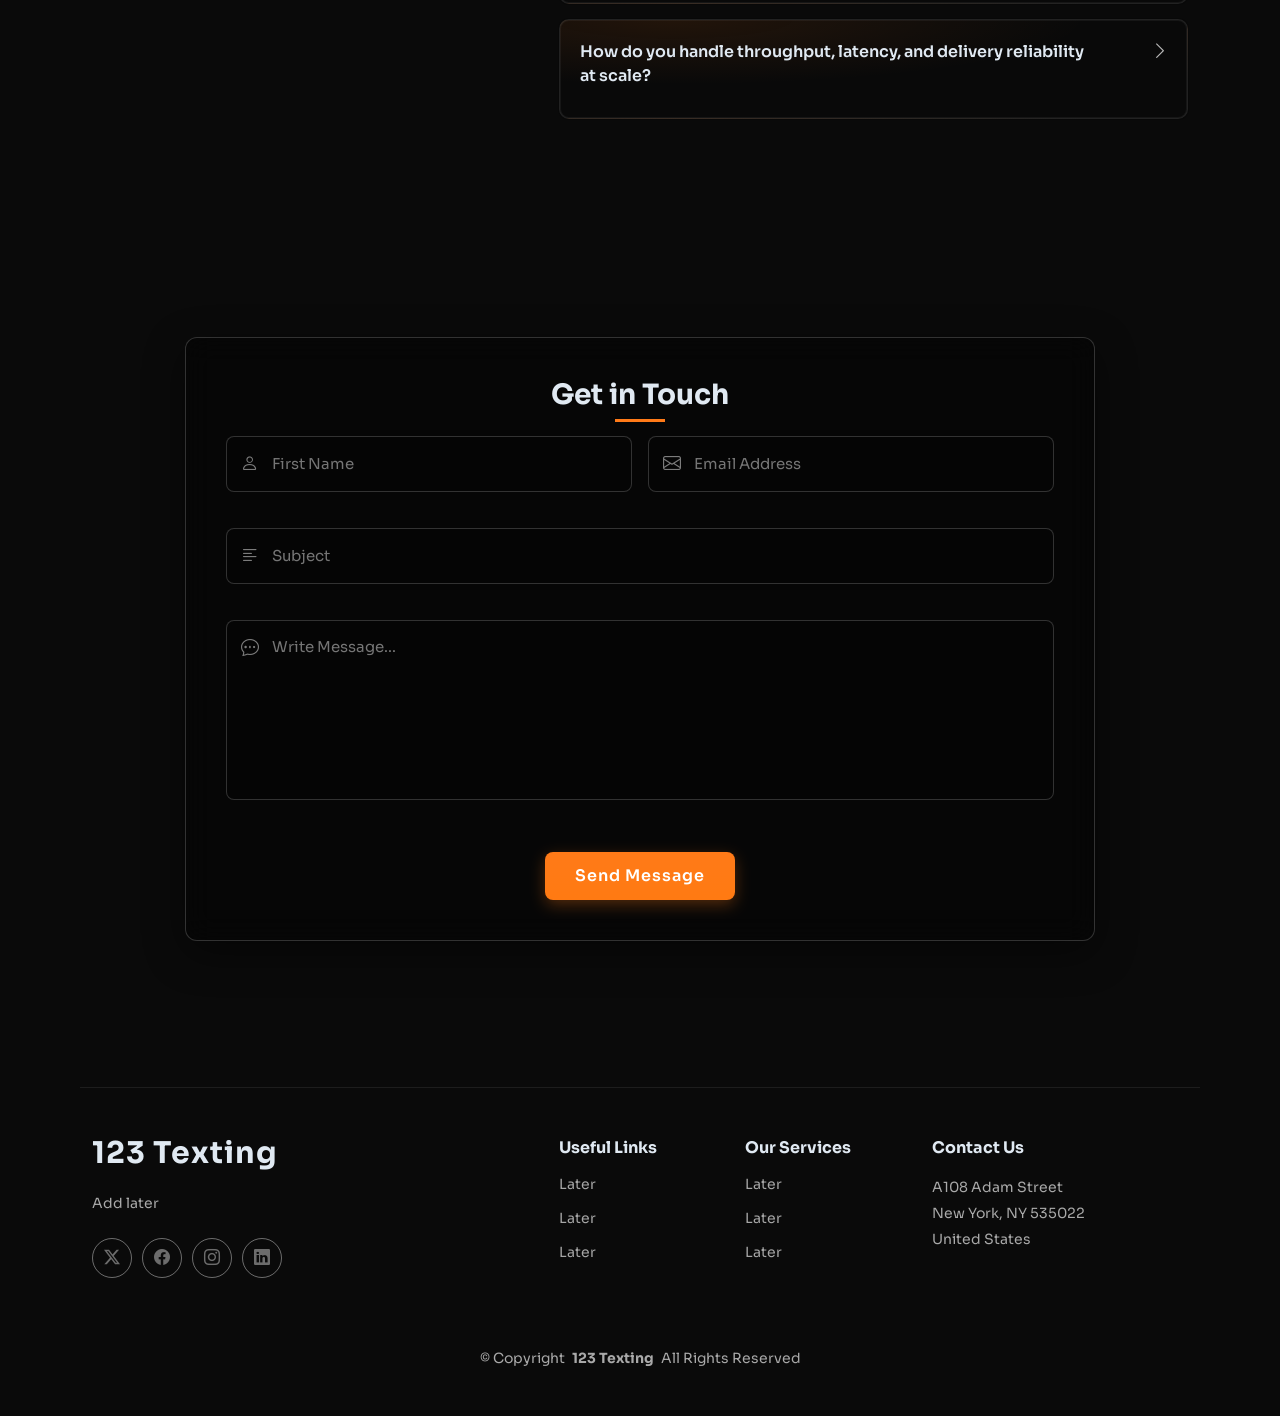
==== commit b4ad2209: "Tuong3thang3lan1" ====
--- a/index.html
+++ b/index.html
@@ -57,7 +57,7 @@
       <nav id="navmenu" class="navmenu">
         <ul>
           <li><a href="#hero" class="active">Home</a></li>
-          <li><a href="#about">Solutions</a></li>
+          <li><a href="solutions.html">Solutions</a></li>
           <li><a href="whychooseus.html">Why Choose us</a></li>
           <li><a href="products.html">Product</a></li>
           <li><a href="contact.html">Contact</a></li>
@@ -657,18 +657,18 @@
         <div class="col-lg-2 col-6 footer-links">
           <h4>Useful Links</h4>
           <ul>
-            <li><a href="#">Home</a></li>
-            <li><a href="#">About us</a></li>
-            <li><a href="#">Services</a></li>
+            <li><a href="#">Later</a></li>
+            <li><a href="#">Later</a></li>
+            <li><a href="#">Later</a></li>
           </ul>
         </div>
 
         <div class="col-lg-2 col-6 footer-links">
           <h4>Our Services</h4>
           <ul>
-            <li><a href="#">Web Design</a></li>
-            <li><a href="#">Web Development</a></li>
-            <li><a href="#">Product Management</a></li>
+            <li><a href="#">Later</a></li>
+            <li><a href="#">Later</a></li>
+            <li><a href="#">Later</a></li>
           </ul>
         </div>
 
--- a/assets/css/main.css
+++ b/assets/css/main.css
@@ -4281,6 +4281,145 @@
   text-decoration: none;
 }
 
+.capabilities-list {
+  padding-left: 22px;
+}
+
+.capabilities-list li {
+  margin-bottom: 18px;
+  line-height: 1.6;
+  font-size: 15px;
+}
+
+.capabilities-list strong {
+  font-weight: 600;
+}
+
+.capabilities-list a {
+  color: #b00020;
+  text-decoration: underline;
+}
+
+.capabilities-puzzle {
+  background: radial-gradient(circle at center, #1A0F08 0%, #0A0A0A 60%, #000 100%);
+  padding: 140px 0;
+  text-align: center;
+  color: #DDE6F2;
+  position: relative;
+}
+
+.title {
+  letter-spacing: 4px;
+  font-weight: 500;
+  font-size: 28px;
+  opacity: 0.85;
+}
+
+.puzzle-wrapper {
+  position: relative;
+  width: 600px;
+  height: 600px;
+  margin: auto;
+}
+
+.puzzle-content {
+  position: absolute;
+  inset: 0;
+  pointer-events: none;
+  font-family: 'Inter', sans-serif;
+  color: white;
+}
+
+.content-box {
+  position: absolute;
+  width: 200px;
+  text-align: center;
+}
+
+.content-box h3 {
+  font-size: 18px;
+  font-weight: 600;
+  margin-bottom: 10px;
+  letter-spacing: 1px;
+}
+
+.content-box p {
+  font-size: 14px;
+  opacity: 0.85;
+  line-height: 1.6;
+}
+
+/* Position 4 góc */
+/* TOP LEFT */
+.content-box:nth-child(1) {
+  top: 210px;
+  left: 175px;
+  transform: translate(-50%, -50%);
+}
+
+/* TOP RIGHT */
+.content-box:nth-child(2) {
+  top: 210px;
+  left: 430px;
+  transform: translate(-50%, -50%);
+}
+
+/* BOTTOM LEFT */
+.content-box:nth-child(3) {
+  top: 420px;
+  left: 180px;
+  transform: translate(-50%, -50%);
+}
+
+/* BOTTOM RIGHT */
+.content-box:nth-child(4) {
+  top: 420px;
+  left: 420px;
+  transform: translate(-50%, -50%);
+}
+
+.puzzle-svg {
+  width: 100%;
+  height: auto;
+}
+
+.piece {
+  stroke: rgba(255,255,255,0.08);
+  stroke-width: 2;
+  transition: all 0.4s cubic-bezier(.4,0,.2,1);
+  cursor: pointer;
+}
+
+.puzzle-wrapper::before {
+  content: "";
+  position: absolute;
+  inset: -70px;
+  background: radial-gradient(circle, rgba(255,122,24,0.25), transparent 60%);
+  filter: blur(70px);
+  z-index: -1;
+}
+
+.piece:hover {
+  transform: scale(1.07);
+  transform-origin: center;
+  filter: brightness(1.2) saturate(1.2);
+}
+
+/* center energy core */
+.core-glow {
+  position: absolute;
+  width: 160px;
+  height: 160px;
+  top: 50%;
+  left: 50%;
+  transform: translate(-50%, -50%);
+  background: radial-gradient(circle, rgba(0,245,255,0.4), transparent 70%);
+  filter: blur(40px);
+  pointer-events: none;
+}
+
+
+
 /* ============================= */
 /* TECHNICAL SECTION REDESIGN */
 /* ============================= */
@@ -5560,7 +5699,7 @@
   padding: 34px 30px;
   border-radius: 18px;
   background: rgba(0,0,0,0.35);
-  border:none;
+  border:none !important  ;
   backdrop-filter: blur(14px);
   -webkit-backdrop-filter: blur(14px);
   box-shadow: 0 12px 40px rgba(0,0,0,0.45);
@@ -5569,7 +5708,7 @@
   font-size: 52px;
   font-weight: 800;
   letter-spacing: -0.02em;
-  margin 0;
+  margin: 0;
 }
 .why-cta-box h2 .accent{ color: var(--accent); }
 .why-cta-box p{
@@ -5591,3 +5730,622 @@
   flex: 0 0 100% !important;
   max-width: 100% !important;
 }
+
+
+/* =========================
+   SOLUTIONS PAGE (6 cards hover reveal)
+   ========================= */
+
+/* page background */
+.solutions-page .main {
+  background: #0A0A0A;
+}
+
+.solutions-hero {
+  position: relative;
+  min-height: 100vh;
+  padding-top: 130px; /* tránh header fixed-top */
+  padding-bottom: 80px;
+  background: radial-gradient(1200px 600px at 80% 15%, rgba(255, 122, 24, 0.35), transparent 65%),
+              radial-gradient(900px 500px at 20% 40%, rgba(255, 122, 24, 0.18), transparent 70%),
+              #0A0A0A;
+  overflow: hidden;
+}
+
+/* subtle grain layer */
+.solutions-hero::before {
+  content: "";
+  position: absolute;
+  inset: 0;
+  background-image: radial-gradient(rgba(255,255,255,0.06) 1px, transparent 1px);
+  background-size: 18px 18px;
+  opacity: 0.25;
+  pointer-events: none;
+}
+
+/* heading */
+.solutions-head {
+  position: relative;
+  z-index: 1;
+  max-width: 980px;
+  margin-bottom: 28px;
+}
+
+.solutions-title {
+  color: rgba(255,255,255,0.95);
+  font-weight: 800;
+  letter-spacing: -0.6px;
+  font-size: clamp(30px, 4.2vw, 52px);
+  line-height: 1.06;
+  margin: 0 0 12px 0;
+}
+
+.solutions-title .accent {
+  color: #FF7A18;
+}
+
+.solutions-subtitle {
+  color: rgba(255,255,255,0.75);
+  margin: 0;
+  font-size: 15.5px;
+  max-width: 760px;
+}
+
+/* grid */
+.solutions-grid {
+  position: relative;
+  z-index: 1;
+  display: grid;
+  grid-template-columns: repeat(3, minmax(0, 1fr));
+  gap: 22px;
+  margin-top: 22px;
+}
+
+/* responsive */
+@media (max-width: 992px) {
+  .solutions-grid {
+    grid-template-columns: repeat(2, minmax(0, 1fr));
+  }
+}
+@media (max-width: 576px) {
+  .solutions-grid {
+    grid-template-columns: 1fr;
+  }
+}
+
+/* card base */
+.sol-card {
+  position: relative;
+  border: 1px solid rgba(255, 122, 24, 0.55);
+  background: rgba(0, 0, 0, 0.55);
+  border-radius: 0; /* giống ảnh: vuông */
+  min-height: 260px;
+  cursor: pointer;
+  outline: none;
+  box-shadow: 0 10px 30px rgba(0,0,0,0.35);
+}
+
+.sol-card-inner {
+  position: relative;
+  width: 100%;
+  height: 100%;
+  padding: 18px 18px 62px 18px; /* chừa chỗ góc số */
+}
+
+/* front content */
+.sol-front-title {
+  color: rgba(255,255,255,0.95);
+  font-size: 22px;
+  line-height: 1.05;
+  font-weight: 800;
+  margin: 0 0 10px 0;
+}
+
+.sol-front-desc {
+  color: #FF7A18 !important; 
+  font-size: 13.5px;
+  line-height: 1.55;
+  margin: 0;
+  max-width: 92%;
+}
+
+/* back content (hidden by default) */
+.sol-back {
+  position: absolute;
+  inset: 14px 14px 56px 14px;
+  padding: 14px 14px 12px 14px;
+  background: rgba(0,0,0,0.82);
+  border: none !important;
+  opacity: 0;
+  transform: translateY(8px);
+  transition: opacity .22s ease, transform .22s ease;
+  pointer-events: none;
+  overflow: hidden;
+}
+
+.sol-back-label {
+  color: #FF7A18;
+  font-weight: 800;
+  font-size: 20px;
+  margin-bottom: 8px;
+  text-transform: none;
+}
+
+.sol-back-block {
+  margin-bottom: 12px;
+}
+
+.sol-list {
+  margin: 0;
+  padding-left: 18px;
+}
+.sol-list li {
+  color: rgba(255,255,255,0.80);
+  font-size: 12.8px;
+  line-height: 1.45;
+  margin-bottom: 6px;
+}
+
+.sol-back-foot {
+  margin-top: 8px;
+  border-top: 1px solid rgba(255,255,255,0.10);
+  padding-top: 10px;
+  display: flex;
+  gap: 8px;
+  flex-wrap: wrap;
+}
+
+.sol-foot-label {
+  color: #FF7A18;
+  font-weight: 800;
+  font-size: 12px;
+}
+.sol-foot-value {
+  color: rgba(255,255,255,0.85);
+  font-size: 12px;
+}
+
+/* hover reveal */
+.sol-card:hover .sol-back,
+.sol-card:focus .sol-back,
+.sol-card.is-open .sol-back {
+  opacity: 1;
+  transform: translateY(0);
+  pointer-events: auto;
+}
+
+/* corner number */
+.sol-corner {
+  position: absolute;
+  left: 0;
+  bottom: 0;
+  height: 46px;
+  width: 74px;
+  background: #FF7A18;
+  display: flex;
+  align-items: center;
+  padding-left: 14px;
+  gap: 10px;
+  clip-path: polygon(0 0, 88% 0, 100% 50%, 88% 100%, 0 100%);
+}
+
+.sol-num {
+  color: rgba(255,255,255,0.95);
+  font-weight: 900;
+  font-size: 24px;
+  line-height: 1;
+}
+
+/* small notch to feel like your sample */
+.sol-notch {
+  width: 1px;
+  height: 20px;
+  background: rgba(0,0,0,0.25);
+}
+
+/* micro interactions */
+.sol-card:hover {
+  transform: translateY(-2px);
+  transition: transform 0.2s ease;
+}
+
+/* a11y focus */
+.sol-card:focus-visible {
+  box-shadow: 0 0 0 3px rgba(255, 122, 24, 0.35), 0 10px 30px rgba(0,0,0,0.35);
+}
+
+.sol-back{
+  /* Cho back phủ gần full khung */
+  inset: 14px 14px 60px 14px;   /* chừa đáy cho góc số */
+  padding: 16px 16px 14px 16px;
+
+  /* QUAN TRỌNG: không cắt nội dung */
+  overflow: auto !important;     /* nội dung dài thì scroll */
+  max-height: calc(100% - 74px); /* đảm bảo không đè lên góc số */
+
+  /* tắt viền trong */
+  border: none !important;
+}
+
+/* cho scrollbar nhìn gọn */
+.sol-back::-webkit-scrollbar{ width: 8px; }
+.sol-back::-webkit-scrollbar-thumb{
+  background: rgba(255,122,24,0.35);
+  border-radius: 10px;
+}
+.sol-back::-webkit-scrollbar-track{
+  background: rgba(255,255,255,0.06);
+}
+
+/* =========================
+   WHY THESE SOLUTIONS WORK (timeline)
+   ========================= */
+
+.sol-proof{
+  position: relative;
+  padding: 110px 0;
+  background: radial-gradient(900px 520px at 18% 20%, rgba(255, 122, 24, 0.18), transparent 65%),
+              radial-gradient(900px 520px at 85% 55%, rgba(255, 122, 24, 0.12), transparent 70%),
+              #0A0A0A;
+}
+
+.sol-proof-head{
+  margin-top: 100px;
+  max-width: 880px;
+  margin-bottom: 40px;
+}
+
+.sol-proof-title{
+  margin: 0 0 10px 0;
+  color: rgba(255,255,255,0.95);
+  font-weight: 800;
+  letter-spacing: -0.5px;
+  font-size: clamp(26px, 3.3vw, 40px);
+  line-height: 1.1;
+}
+
+.sol-proof-title .accent{
+  color: #FF7A18;
+}
+
+.sol-proof-subtitle{
+  margin: 0;
+  color: rgba(255,255,255,0.72);
+  font-size: 14.5px;
+  line-height: 1.6;
+  max-width: 720px;
+}
+
+/* timeline wrap */
+.sol-proof-timeline{
+  position: relative;
+  margin-top: 26px;
+  display: grid;
+  gap: 16px;
+}
+
+/* vertical line */
+.sol-proof-timeline::before{
+  content:"";
+  position: absolute;
+  left: 18px;
+  top: 10px;
+  bottom: 10px;
+  width: 2px;
+  background: linear-gradient(
+    to bottom,
+    rgba(255,122,24,0.05),
+    rgba(255,122,24,0.55),
+    rgba(255,122,24,0.10)
+  );
+}
+
+/* each item */
+.sol-proof-item{
+  position: relative;
+  padding: 10px 0; 
+  display: grid;
+  grid-template-columns: 52px 1fr;
+  align-items: start;
+  column-gap: 40px;
+}
+
+/* number node */
+.sol-proof-node{
+  position: relative;
+  width: 88px;
+  height: 88px;
+  margin-left: -28px;
+  border-radius: 999px;
+  background: rgba(255, 122, 24, 0.12);
+  border: 1px solid rgba(255, 122, 24, 0.55);
+  display: grid;
+  place-items: center;
+  box-shadow: 0 10px 24px rgba(0,0,0,0.35);
+}
+
+.sol-proof-num{
+  color: rgba(255,255,255,0.95);
+  font-weight: 900;
+  font-size: 30px;
+  letter-spacing: 0.6px;
+}
+
+/* card */
+.sol-proof-card{
+  background: rgba(0,0,0,0.55);
+  border: 1px solid rgba(255, 122, 24, 0.40);
+  padding: 12px 14px 11px;
+  box-shadow: 0 10px 28px rgba(0,0,0,0.35);
+}
+
+.sol-proof-h{
+  margin: 0 0 8px 0;
+  color: #FF7A18;
+  font-weight: 800;
+  font-size: 25px;
+  line-height: 1.2;
+}
+
+.sol-proof-p{
+  margin: 0;
+  color: rgba(255,255,255,0.75);
+  font-size: 14.5px;
+  line-height: 1.6;
+}
+
+/* hover feel (optional) */
+.sol-proof-item:hover .sol-proof-card{
+  transform: translateY(-2px);
+  transition: transform 0.2s ease;
+}
+.sol-proof-item:hover .sol-proof-node{
+  background: rgba(255, 122, 24, 0.18);
+}
+
+/* responsive */
+@media (max-width: 576px){
+  .sol-proof-timeline{ gap: 26px; margin-top: 18px; }
+  .sol-proof-item{ grid-template-columns: 50px 1fr; }
+  .sol-proof-card{ padding: 20px 20px 20px; }
+}
+
+/* =========================
+   WHY CHOOSE US PAGE
+   ========================= */
+
+:root{
+  --why-bg: #0A0A0A;
+  --why-accent: #FF7A18;
+  --why-text: rgba(255,255,255,0.92);
+  --why-muted: rgba(255,255,255,0.72);
+  --why-border: rgba(255,122,24,0.45);
+  --why-surface: rgba(0,0,0,0.55);
+}
+
+/* body bg */
+body.index-page{
+  background: var(--why-bg);
+}
+
+/* dotted subtle pattern (optional, giống vibe bạn đang dùng) */
+body.index-page::before{
+  content:"";
+  position: fixed;
+  inset: 0;
+  pointer-events: none;
+  background-image: radial-gradient(rgba(255,255,255,0.06) 1px, transparent 1px);
+  background-size: 18px 18px;
+  opacity: 0.18;
+  z-index: -3;
+}
+
+/* ===== ARC BACKGROUND (global) ===== */
+.global-arcs{
+  position: fixed;
+  inset: 0;
+  pointer-events: none;
+  z-index: -2;
+  opacity: 0.8;
+  background:
+    radial-gradient(800px 420px at 70% 0%, rgba(255,122,24,0.25), transparent 60%),
+    radial-gradient(720px 420px at 20% 10%, rgba(255,122,24,0.15), transparent 65%);
+}
+
+/* faint concentric arcs like your screenshot */
+.global-arcs::after{
+  content:"";
+  position: absolute;
+  inset: -20% -10% auto -10%;
+  height: 520px;
+  background:
+    repeating-radial-gradient(
+      circle at 70% 0%,
+      rgba(255,122,24,0.22) 0px,
+      rgba(255,122,24,0.22) 1px,
+      transparent 1px,
+      transparent 22px
+    );
+  opacity: 0.45;
+  filter: blur(0.2px);
+}
+
+/* ===== HERO ===== */
+.why-hero{
+  position: relative;
+  padding: 70px 0 40px;
+  background:
+    radial-gradient(900px 520px at 50% 10%, rgba(255,122,24,0.20), transparent 60%),
+    #0A0A0A;
+  overflow: hidden;
+}
+
+.why-hero-glow{
+  position: absolute;
+  left: 50%;
+  top: 20px;
+  width: 900px;
+  height: 420px;
+  transform: translateX(-50%);
+  background: radial-gradient(circle, rgba(255,122,24,0.22), transparent 65%);
+  filter: blur(18px);
+  opacity: 0.75;
+  pointer-events: none;
+}
+
+.why-title{
+  color: var(--why-text);
+  font-weight: 900;
+  letter-spacing: -0.7px;
+  font-size: clamp(28px, 3.6vw, 48px);
+  line-height: 1.08;
+}
+
+.why-subtitle{
+  color: var(--why-muted);
+  font-size: 15px;
+  line-height: 1.7;
+  max-width: 920px;
+  margin: 0 auto;
+}
+
+/* ===== REASONS SECTION ===== */
+.why-reasons{
+  padding: 40px 0 70px;
+  background: transparent;
+}
+
+/* card */
+.why-card{
+  background: rgba(0,0,0,0.55);
+  border: 1px solid rgba(255,122,24,0.40);
+  box-shadow: 0 12px 34px rgba(0,0,0,0.45);
+  padding: 22px 22px 18px;
+  position: relative;
+}
+
+.why-card:hover{
+  transform: translateY(-2px);
+  transition: transform .18s ease;
+}
+
+/* optional highlight for first big card */
+.why-card-active{
+  background: rgba(0,0,0,0.62);
+  border-color: rgba(255,122,24,0.55);
+}
+
+/* top row: badge + title */
+.why-card-top{
+  display: flex;
+  align-items: center;
+  gap: 14px;
+  margin-bottom: 10px;
+}
+
+.why-badge{
+  width: 42px;
+  height: 42px;
+  border-radius: 999px;
+  display: grid;
+  place-items: center;
+  font-weight: 900;
+  font-size: 13px;
+  letter-spacing: 0.8px;
+
+  color: rgba(255,255,255,0.92);
+  background: rgba(255,122,24,0.14);
+  border: 1px solid rgba(255,122,24,0.65);
+  box-shadow: 0 10px 24px rgba(0,0,0,0.35);
+}
+
+.why-card h3{
+  margin: 0;
+  color: rgba(255,255,255,0.95);
+  font-weight: 900;
+  letter-spacing: -0.4px;
+  font-size: 22px;
+  line-height: 1.15;
+}
+
+.why-desc{
+  color: rgba(255,255,255,0.75);
+  margin: 0 0 10px;
+  font-size: 14px;
+  line-height: 1.65;
+}
+
+.why-divider{
+  height: 1px;
+  width: 100%;
+  background: rgba(255,255,255,0.10);
+  margin: 14px 0 12px;
+}
+
+.why-meta-title{
+  color: var(--why-accent);
+  font-weight: 900;
+  font-size: 12.5px;
+  margin: 0 0 8px;
+}
+
+.why-list{
+  margin: 0;
+  padding-left: 18px;
+}
+.why-list li{
+  color: rgba(255,255,255,0.82);
+  font-size: 13.6px;
+  line-height: 1.55;
+  margin-bottom: 6px;
+}
+
+/* ===== CTA BOX ===== */
+.why-cta-box{
+  margin-top: 26px;
+  display: flex;
+  align-items: center;
+  justify-content: space-between;
+  gap: 16px;
+  padding: 26px 24px;
+
+  background: rgba(0,0,0,0.60);
+  border: 1px solid rgba(255,122,24,0.45);
+  box-shadow: 0 18px 44px rgba(0,0,0,0.55);
+}
+
+.why-cta-box h2{
+  color: rgba(255,255,255,0.95);
+  font-weight: 900;
+  letter-spacing: -0.6px;
+  font-size: clamp(20px, 2.4vw, 34px);
+  line-height: 1.1;
+}
+
+.why-cta-box p{
+  color: rgba(255,255,255,0.72);
+  max-width: 760px;
+  line-height: 1.6;
+}
+
+/* button: reuse your btn-submit look if exists, else fallback */
+.why-cta-box .btn{
+  background: var(--why-accent);
+  border-color: var(--why-accent);
+  color: #111;
+  font-weight: 800;
+  border-radius: 10px;
+  padding: 12px 18px;
+}
+
+.why-cta-box .btn:hover{
+  filter: brightness(1.05);
+}
+
+/* responsive */
+@media (max-width: 992px){
+  .why-cta-box{
+    flex-direction: column;
+    align-items: flex-start;
+  }
+}
